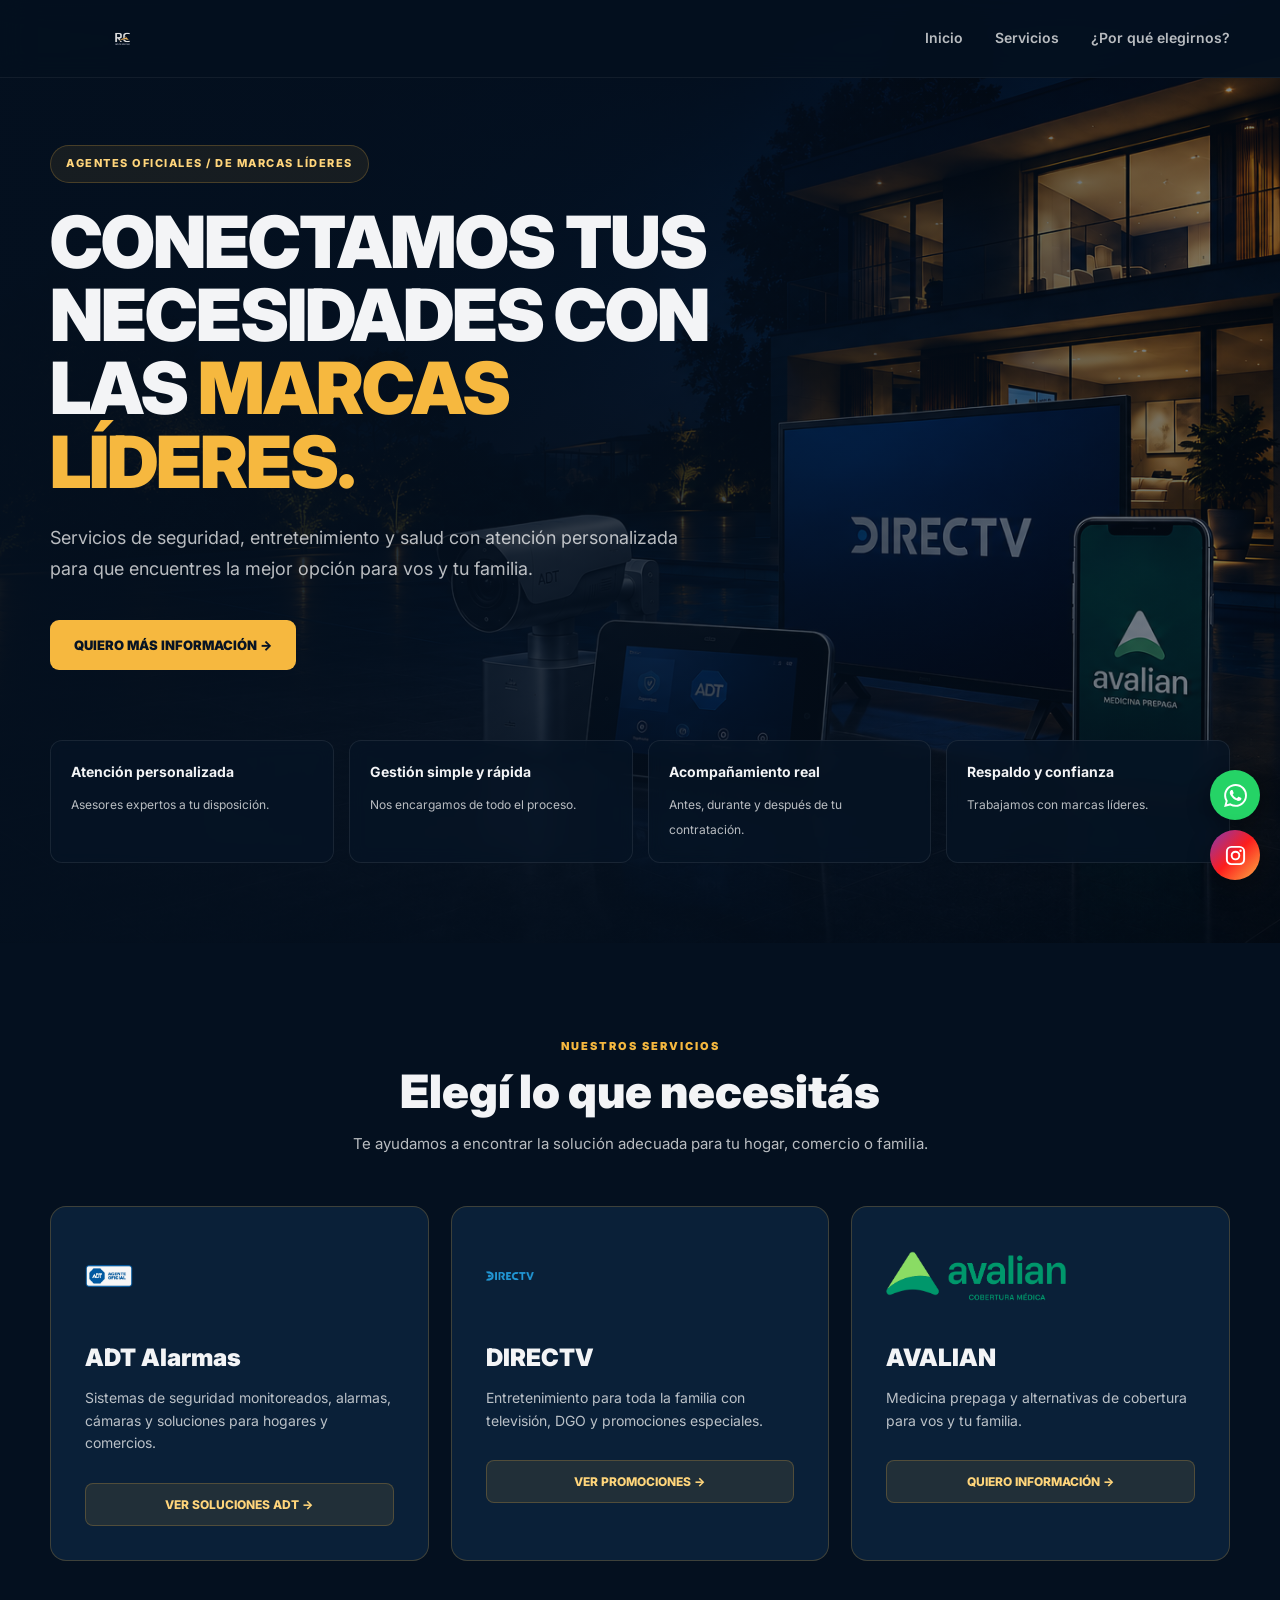
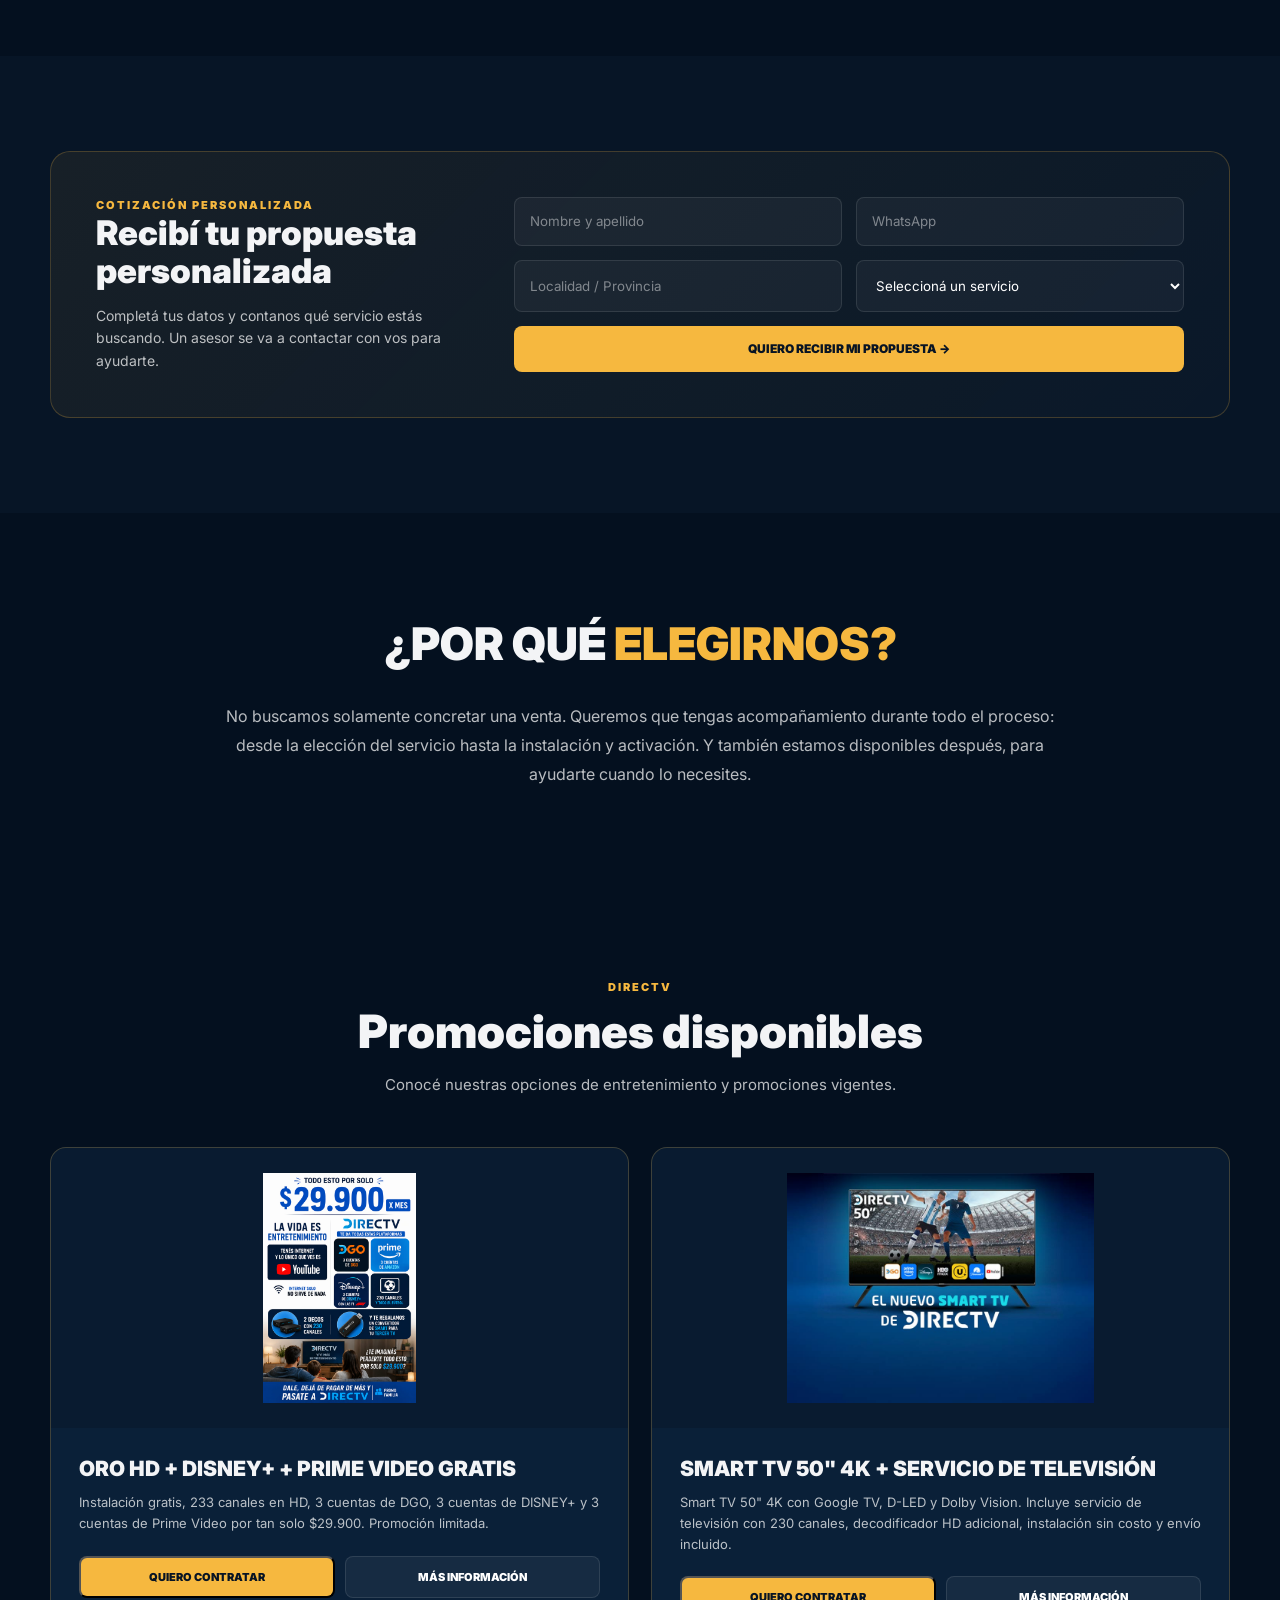
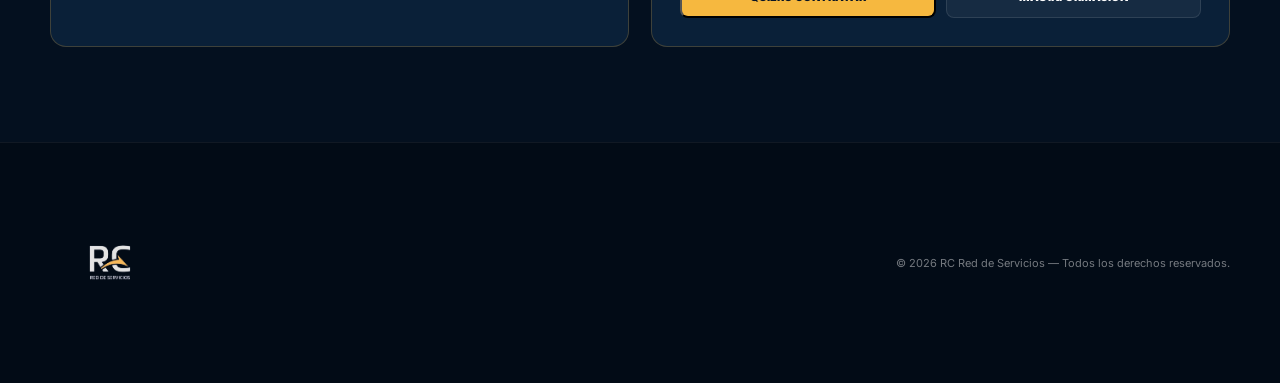
==== index.html @ 4e9dbef6 "Update index.html" ====
<!DOCTYPE html>
<html lang="es">
<head>
  <meta charset="UTF-8">
  <meta name="viewport" content="width=device-width, initial-scale=1.0">

  <title>RC Red de Servicios</title>

  <link rel="icon" href="logo%20rc.png">

  <link rel="preconnect" href="https://fonts.googleapis.com">
  <link rel="preconnect" href="https://fonts.gstatic.com" crossorigin>
  <link href="https://fonts.googleapis.com/css2?family=Inter:wght@400;500;600;700;800;900&display=swap" rel="stylesheet">

  <style>
    :root {
      --bg: #071526;
      --bg-dark: #04101f;
      --bg-card: #0a2038;
      --bg-card-light: #0d2945;

      --text: #f3f4f6;
      --text-soft: rgba(255,255,255,0.72);

      --accent: #f6b83f;
      --accent-light: #ffd57b;

      --border: rgba(246,184,63,0.22);
      --border-hover: rgba(246,184,63,0.65);

      --whatsapp: #25D366;

      --header-height: 78px;

      --shadow: 0 20px 50px rgba(0,0,0,0.25);
    }

    * {
      margin: 0;
      padding: 0;
      box-sizing: border-box;
    }

    html {
      scroll-behavior: smooth;
    }

    body {
      font-family: 'Inter', sans-serif;
      background: var(--bg);
      color: var(--text);
      line-height: 1.6;
      overflow-x: hidden;
    }

    a {
      color: inherit;
      text-decoration: none;
    }

    button,
    input,
    select {
      font-family: inherit;
    }

    img {
      max-width: 100%;
      display: block;
    }

    /* =========================
       HEADER
    ========================= */

    header {
      height: var(--header-height);
      background: rgba(4,16,31,0.94);
      backdrop-filter: blur(14px);
      -webkit-backdrop-filter: blur(14px);

      border-bottom: 1px solid rgba(255,255,255,0.06);

      position: fixed;
      top: 0;
      left: 0;
      right: 0;

      z-index: 1000;
    }

    .header-container {
      width: min(1180px, calc(100% - 40px));
      height: 100%;
      margin: auto;

      display: flex;
      align-items: center;
      justify-content: space-between;
      gap: 30px;
    }

    .logo {
      cursor: pointer;
      display: flex;
      align-items: center;
    }

    .logo img {
      width: 145px;
      max-height: 54px;
      object-fit: contain;
    }

    nav {
      display: flex;
      align-items: center;
      gap: 32px;
    }

    nav a {
      color: var(--text-soft);
      font-size: 14px;
      font-weight: 600;
      transition: 0.25s ease;
    }

    nav a:hover {
      color: var(--accent);
    }

    /* =========================
       HERO
    ========================= */

    .hero {
      min-height: 760px;
      padding: 145px 20px 80px;

      position: relative;

      background:
        linear-gradient(
          90deg,
          rgba(4,16,31,0.96) 0%,
          rgba(4,16,31,0.82) 48%,
          rgba(4,16,31,0.48) 100%
        ),
        url("hero-fondo.png");

      background-size: cover;
      background-position: center;
    }

    .hero-container {
      width: min(1180px, 100%);
      margin: auto;
    }

    .hero-content {
      max-width: 760px;
    }

    .hero-badge {
      display: inline-flex;
      align-items: center;

      padding: 9px 15px;

      border: 1px solid var(--border);
      border-radius: 999px;

      background: rgba(246,184,63,0.08);

      color: var(--accent-light);

      font-size: 11px;
      font-weight: 800;
      letter-spacing: 1.5px;
    }

    .hero h1 {
      margin-top: 22px;

      font-size: clamp(42px, 6vw, 72px);
      line-height: 1.02;
      letter-spacing: -2px;
      font-weight: 900;
    }

    .hero h1 span {
      color: var(--accent);
    }

    .hero-description {
      margin-top: 25px;

      max-width: 650px;

      color: var(--text-soft);

      font-size: 18px;
      line-height: 1.7;
    }

    .hero-button {
      display: inline-flex;
      align-items: center;
      gap: 10px;

      margin-top: 35px;

      padding: 15px 24px;

      border-radius: 9px;

      background: var(--accent);
      color: #081424;

      font-size: 13px;
      font-weight: 900;

      transition: 0.25s ease;
    }

    .hero-button:hover {
      background: var(--accent-light);
      transform: translateY(-2px);
    }

    .hero-features {
      display: grid;
      grid-template-columns: repeat(4, 1fr);

      gap: 15px;

      margin-top: 70px;
    }

    .hero-feature {
      padding: 20px;

      background: rgba(7,21,38,0.7);

      border: 1px solid rgba(255,255,255,0.08);
      border-radius: 12px;

      backdrop-filter: blur(8px);
    }

    .hero-feature strong {
      display: block;

      margin-bottom: 7px;

      font-size: 14px;
    }

    .hero-feature span {
      color: var(--text-soft);

      font-size: 12px;
      line-height: 1.5;
    }

    /* =========================
       GENERAL
    ========================= */

    section {
      padding: 95px 20px;
    }

    .section-container {
      width: min(1180px, 100%);
      margin: auto;
    }

    .section-title {
      text-align: center;
      margin-bottom: 50px;
    }

    .section-title .eyebrow {
      color: var(--accent);

      font-size: 11px;
      font-weight: 900;

      letter-spacing: 2px;
      text-transform: uppercase;
    }

    .section-title h2 {
      margin-top: 10px;

      font-size: clamp(30px, 4vw, 46px);
      line-height: 1.1;
      font-weight: 900;
    }

    .section-title p {
      max-width: 700px;

      margin: 16px auto 0;

      color: var(--text-soft);

      font-size: 15px;
    }

    /* =========================
       SERVICES
    ========================= */

    #servicios {
      background: var(--bg-dark);
    }

    .services-grid {
      display: grid;
      grid-template-columns: repeat(3, 1fr);
      gap: 22px;
    }

    .service-card {
      position: relative;

      padding: 34px;

      background: var(--bg-card);

      border: 1px solid var(--border);
      border-radius: 16px;

      overflow: hidden;

      transition: 0.3s ease;
    }

    .service-card:hover {
      transform: translateY(-5px);
      border-color: var(--border-hover);
      box-shadow: var(--shadow);
    }

    .service-logo {
      height: 70px;

      display: flex;
      align-items: center;
    }

    .service-logo img {
      max-width: 180px;
      max-height: 60px;
      object-fit: contain;
    }

    .service-card h3 {
      margin-top: 28px;

      font-size: 24px;
      font-weight: 900;
    }

    .service-card p {
      margin-top: 10px;

      color: var(--text-soft);
      font-size: 14px;
    }

    .service-button {
      display: inline-flex;
      align-items: center;
      justify-content: center;

      width: 100%;

      margin-top: 28px;
      padding: 13px 18px;

      border-radius: 8px;

      background: rgba(246,184,63,0.1);
      border: 1px solid var(--border);

      color: var(--accent-light);

      font-size: 12px;
      font-weight: 800;

      cursor: pointer;

      transition: 0.25s ease;
    }

    .service-button:hover {
      background: var(--accent);
      color: #081424;
    }

    /* =========================
       PROPOSAL
    ========================= */

    .proposal-section {
      background: var(--bg);
    }

    .proposal-box {
      display: grid;
      grid-template-columns: 1fr 1.8fr;
      gap: 45px;

      padding: 45px;

      background:
        linear-gradient(
          135deg,
          rgba(246,184,63,0.07),
          rgba(255,255,255,0.015)
        );

      border: 1px solid var(--border);
      border-radius: 20px;
    }

    .proposal-text h2 {
      font-size: 34px;
      line-height: 1.1;
      font-weight: 900;
    }

    .proposal-text p {
      margin-top: 16px;
      color: var(--text-soft);
      font-size: 14px;
    }

    .proposal-form {
      display: grid;
      grid-template-columns: 1fr 1fr;
      gap: 14px;
    }

    .proposal-form input,
    .proposal-form select {
      width: 100%;

      padding: 14px 15px;

      border-radius: 8px;

      background: rgba(255,255,255,0.045);

      border: 1px solid rgba(255,255,255,0.1);

      color: white;

      outline: none;
    }

    .proposal-form input::placeholder {
      color: rgba(255,255,255,0.45);
    }

    .proposal-form select option {
      color: #111;
    }

    .proposal-form input:focus,
    .proposal-form select:focus {
      border-color: var(--accent);
    }

    .proposal-submit {
      grid-column: 1 / -1;

      padding: 14px;

      border: none;
      border-radius: 8px;

      background: var(--accent);
      color: #081424;

      font-size: 12px;
      font-weight: 900;

      cursor: pointer;

      transition: 0.25s ease;
    }

    .proposal-submit:hover {
      background: var(--accent-light);
    }

    /* =========================
       WHY US
    ========================= */

    #por-que-elegirnos {
      background: var(--bg-dark);
    }

    .why-box {
      max-width: 850px;
      margin: auto;
      text-align: center;
    }

    .why-box h2 {
      font-size: clamp(30px, 4vw, 45px);
      font-weight: 900;
    }

    .why-box h2 span {
      color: var(--accent);
    }

    .why-box p {
      margin-top: 22px;

      color: var(--text-soft);

      font-size: 16px;
      line-height: 1.8;
    }

    /* =========================
       ADT
    ========================= */

    #adt {
      display: none;
      background: var(--bg);
    }

    .adt-location-title {
      text-align: center;
      margin-bottom: 25px;
    }

    .adt-location-title h3 {
      font-size: 20px;
      font-weight: 800;
    }

    .adt-location-buttons {
      display: flex;
      justify-content: center;
      flex-wrap: wrap;
      gap: 12px;

      margin-bottom: 45px;
    }

    .adt-location-button {
      padding: 12px 22px;

      background: rgba(246,184,63,0.06);

      border: 1px solid var(--border);
      border-radius: 8px;

      color: var(--accent-light);

      font-size: 12px;
      font-weight: 800;

      cursor: pointer;

      transition: 0.25s ease;
    }

    .adt-location-button:hover {
      background: var(--accent);
      color: #081424;
    }

    #adt-products {
      min-height: 10px;
    }

    .products-grid {
      display: grid;
      grid-template-columns: repeat(2, 1fr);
      gap: 22px;
    }

    .product-card {
      background: var(--bg-card);

      border: 1px solid var(--border);
      border-radius: 16px;

      overflow: hidden;

      transition: 0.3s ease;
    }

    .product-card:hover {
      border-color: var(--border-hover);
      transform: translateY(-4px);
      box-shadow: var(--shadow);
    }

    .product-image {
      height: 280px;

      display: flex;
      align-items: center;
      justify-content: center;

      padding: 25px;

      background: rgba(0,0,0,0.15);

      cursor: zoom-in;
    }

    .product-image img {
      width: 100%;
      height: 100%;

      object-fit: contain;
    }

    .product-content {
      padding: 28px;
    }

    .product-content h3 {
      font-size: 21px;
      line-height: 1.25;
      font-weight: 900;
    }

    .product-content p {
      margin-top: 10px;

      color: var(--text-soft);

      font-size: 13px;
      line-height: 1.6;
    }

    .product-includes {
      margin-top: 20px;
      padding-left: 18px;
    }

    .product-includes li {
      margin-bottom: 6px;

      color: rgba(255,255,255,0.75);

      font-size: 12px;
    }

    .product-actions {
      display: grid;
      grid-template-columns: 1fr 1fr;
      gap: 10px;

      margin-top: 22px;
    }

    .product-action {
      padding: 12px;

      border-radius: 8px;

      font-size: 11px;
      font-weight: 900;

      text-align: center;

      cursor: pointer;

      transition: 0.25s ease;
    }

    .product-action.primary {
      background: var(--accent);
      color: #081424;
    }

    .product-action.primary:hover {
      background: var(--accent-light);
    }

    .product-action.secondary {
      background: rgba(255,255,255,0.05);
      border: 1px solid rgba(255,255,255,0.1);
      color: white;
    }

    .product-action.secondary:hover {
      border-color: var(--accent);
      color: var(--accent);
    }

    /* =========================
       ADT FAQ
    ========================= */

    .adt-faq {
      margin-top: 85px;
      padding-top: 75px;

      border-top: 1px solid rgba(246,184,63,0.16);
    }

    .adt-faq-header {
      max-width: 850px;
      margin: 0 auto 38px;

      text-align: center;
    }

    .adt-faq-label {
      display: inline-flex;

      padding: 7px 13px;

      border-radius: 999px;

      background: rgba(246,184,63,0.08);
      border: 1px solid var(--border);

      color: var(--accent);

      font-size: 10px;
      font-weight: 900;

      letter-spacing: 1.5px;
      text-transform: uppercase;
    }

    .adt-faq-header h2 {
      margin-top: 15px;

      font-size: clamp(29px, 4vw, 43px);
      line-height: 1.1;

      font-weight: 900;
    }

    .adt-faq-header p {
      margin-top: 15px;

      color: var(--text-soft);

      font-size: 14px;
      line-height: 1.7;
    }

    .faq-list {
      max-width: 900px;
      margin: auto;

      display: flex;
      flex-direction: column;
      gap: 10px;
    }

    .faq-item {
      background:
        linear-gradient(
          135deg,
          rgba(255,255,255,0.035),
          rgba(255,255,255,0.015)
        );

      border: 1px solid rgba(246,184,63,0.15);

      border-radius: 11px;

      overflow: hidden;

      transition: 0.25s ease;
    }

    .faq-item:hover {
      border-color: rgba(246,184,63,0.35);
    }

    .faq-question {
      width: 100%;

      display: flex;
      align-items: center;
      justify-content: space-between;
      gap: 20px;

      padding: 20px 22px;

      border: none;

      background: transparent;

      color: white;

      text-align: left;

      font-size: 14px;
      font-weight: 800;

      cursor: pointer;
    }

    .faq-question span:first-child {
      flex: 1;
    }

    .faq-icon {
      flex: 0 0 28px;

      width: 28px;
      height: 28px;

      display: flex;
      align-items: center;
      justify-content: center;

      border-radius: 50%;

      background: rgba(246,184,63,0.09);

      color: var(--accent);

      font-size: 19px;
      font-weight: 500;

      transition: transform 0.25s ease, background 0.25s ease;
    }

    .faq-item.active {
      border-color: rgba(246,184,63,0.45);
      background: rgba(246,184,63,0.035);
    }

    .faq-item.active .faq-icon {
      transform: rotate(45deg);

      background: var(--accent);
      color: #081424;
    }

    .faq-answer {
      display: grid;
      grid-template-rows: 0fr;

      transition: grid-template-rows 0.3s ease;
    }

    .faq-answer-inner {
      overflow: hidden;
    }

    .faq-answer p {
      padding: 0 22px 21px;

      color: var(--text-soft);

      font-size: 13px;
      line-height: 1.75;
    }

    .faq-item.active .faq-answer {
      grid-template-rows: 1fr;
    }

    /* =========================
       NUEVOS EQUIPOS
    ========================= */

    .new-equipment {
      max-width: 900px;

      margin: 55px auto 0;

      padding: 35px;

      position: relative;

      overflow: hidden;

      background:
        linear-gradient(
          135deg,
          rgba(246,184,63,0.12),
          rgba(10,32,56,0.85)
        );

      border: 1px solid rgba(246,184,63,0.3);

      border-radius: 17px;

      text-align: center;
    }

    .new-equipment::before {
      content: "";

      position: absolute;

      width: 180px;
      height: 180px;

      top: -100px;
      right: -70px;

      border-radius: 50%;

      background: rgba(246,184,63,0.08);
    }

    .new-equipment-label {
      color: var(--accent);

      font-size: 10px;
      font-weight: 900;

      letter-spacing: 2px;
      text-transform: uppercase;
    }

    .new-equipment h3 {
      margin-top: 9px;

      font-size: clamp(25px, 3vw, 34px);
      font-weight: 900;
    }

    .new-equipment-highlight {
      margin-top: 12px;

      color: var(--accent-light);

      font-size: 17px;
      font-weight: 800;
    }

    .new-equipment p {
      max-width: 700px;

      margin: 12px auto 0;

      color: var(--text-soft);

      font-size: 14px;
      line-height: 1.7;
    }

    .equipment-tags {
      display: flex;
      justify-content: center;
      flex-wrap: wrap;

      gap: 8px;

      margin-top: 22px;
    }

    .equipment-tag {
      padding: 8px 12px;

      border: 1px solid rgba(246,184,63,0.2);
      border-radius: 999px;

      background: rgba(0,0,0,0.12);

      color: rgba(255,255,255,0.8);

      font-size: 11px;
      font-weight: 700;
    }

    /* =========================
       DIRECTV
    ========================= */

    #directv {
      background: var(--bg-dark);
    }

    .directv-grid {
      display: grid;
      grid-template-columns: repeat(2, 1fr);
      gap: 22px;
    }

    /* =========================
       FOOTER
    ========================= */

    footer {
      padding: 45px 20px;

      background: #020b16;

      border-top: 1px solid rgba(255,255,255,0.06);
    }

    .footer-container {
      width: min(1180px, 100%);
      margin: auto;

      display: flex;
      align-items: center;
      justify-content: space-between;
      gap: 25px;
    }

    .footer-logo img {
      width: 120px;
    }

    .footer-copy {
      color: rgba(255,255,255,0.45);

      font-size: 11px;

      text-align: right;
    }

    /* =========================
       FLOATING SOCIAL
    ========================= */

    .floating-socials {
      position: fixed;

      right: 20px;
      bottom: 20px;

      z-index: 900;

      display: flex;
      flex-direction: column;
      gap: 10px;
    }

    .social-button {
      width: 50px;
      height: 50px;

      display: flex;
      align-items: center;
      justify-content: center;

      border-radius: 50%;

      box-shadow: 0 8px 25px rgba(0,0,0,0.3);

      transition: 0.25s ease;
    }

    .social-button:hover {
      transform: translateY(-3px) scale(1.04);
    }

    .social-button.whatsapp {
      background: var(--whatsapp);
    }

    .social-button.instagram {
      background: linear-gradient(
        135deg,
        #833ab4,
        #fd1d1d,
        #fcb045
      );
    }

    .social-button svg {
      width: 23px;
      height: 23px;

      fill: white;
    }

    /* =========================
       MODAL
    ========================= */

    .modal-overlay {
      position: fixed;

      inset: 0;

      z-index: 2000;

      display: none;
      align-items: center;
      justify-content: center;

      padding: 20px;

      background: rgba(0,0,0,0.82);

      backdrop-filter: blur(8px);
    }

    .modal-overlay.active {
      display: flex;
    }

    .modal {
      width: min(900px, 100%);
      max-height: 90vh;

      overflow-y: auto;

      display: grid;
      grid-template-columns: 0.9fr 1.1fr;

      background: var(--bg-card);

      border: 1px solid var(--border);

      border-radius: 18px;

      box-shadow: 0 30px 80px rgba(0,0,0,0.45);

      position: relative;
    }

    .modal-image {
      min-height: 420px;

      display: flex;
      align-items: center;
      justify-content: center;

      padding: 30px;

      background: rgba(0,0,0,0.15);
    }

    .modal-image img {
      max-height: 370px;
      object-fit: contain;
      cursor: zoom-in;
    }

    .modal-content {
      padding: 38px;
    }

    .modal-category {
      color: var(--accent);

      font-size: 10px;
      font-weight: 900;

      letter-spacing: 1.5px;
      text-transform: uppercase;
    }

    .modal-content h2 {
      margin-top: 10px;

      font-size: 30px;
      line-height: 1.15;

      font-weight: 900;
    }

    .modal-description {
      margin-top: 15px;

      color: var(--text-soft);

      font-size: 13px;
      line-height: 1.7;
    }

    .modal-includes {
      margin-top: 22px;
      padding-left: 18px;
    }

    .modal-includes li {
      margin-bottom: 7px;

      color: rgba(255,255,255,0.75);

      font-size: 12px;
    }

    .modal-actions {
      display: grid;
      grid-template-columns: 1fr 1fr;
      gap: 10px;

      margin-top: 25px;
    }

    .modal-buy,
    .modal-info {
      padding: 13px;

      border-radius: 8px;

      text-align: center;

      font-size: 11px;
      font-weight: 900;

      cursor: pointer;
    }

    .modal-buy {
      background: var(--accent);
      color: #081424;
    }

    .modal-info {
      border: 1px solid rgba(255,255,255,0.1);
      background: rgba(255,255,255,0.04);
    }

    .modal-close {
      position: absolute;

      top: 15px;
      right: 15px;

      width: 35px;
      height: 35px;

      border-radius: 50%;

      border: 1px solid rgba(255,255,255,0.12);

      background: rgba(0,0,0,0.35);

      color: white;

      font-size: 20px;

      cursor: pointer;

      z-index: 5;
    }

    /* =========================
       LIGHTBOX
    ========================= */

    .lightbox {
      position: fixed;

      inset: 0;

      z-index: 3000;

      display: none;
      align-items: center;
      justify-content: center;

      padding: 30px;

      background: rgba(0,0,0,0.94);

      cursor: zoom-out;
    }

    .lightbox.active {
      display: flex;
    }

    .lightbox img {
      max-width: 95%;
      max-height: 90vh;

      object-fit: contain;
    }

    .lightbox-close {
      position: absolute;

      top: 20px;
      right: 25px;

      color: white;

      font-size: 35px;

      cursor: pointer;
    }

    /* =========================
       RESPONSIVE
    ========================= */

    @media (max-width: 950px) {

      nav {
        gap: 16px;
      }

      nav a {
        font-size: 12px;
      }

      .hero-features {
        grid-template-columns: repeat(2, 1fr);
      }

      .services-grid,
      .directv-grid {
        grid-template-columns: 1fr;
      }

      .proposal-box {
        grid-template-columns: 1fr;
      }
    }

    @media (max-width: 700px) {

      :root {
        --header-height: 68px;
      }

      .header-container {
        width: min(100% - 25px, 1180px);
      }

      .logo img {
        width: 110px;
      }

      nav {
        gap: 12px;
      }

      nav a {
        font-size: 10px;
      }

      .hero {
        min-height: auto;

        padding-top: 120px;
        padding-bottom: 60px;

        background-position: 65% center;
      }

      .hero h1 {
        font-size: 42px;
        letter-spacing: -1.5px;
      }

      .hero-description {
        font-size: 15px;
      }

      .hero-features {
        grid-template-columns: 1fr;
        margin-top: 45px;
      }

      section {
        padding: 70px 16px;
      }

      .proposal-box {
        padding: 25px 18px;
      }

      .proposal-form {
        grid-template-columns: 1fr;
      }

      .proposal-submit {
        grid-column: auto;
      }

      .products-grid {
        grid-template-columns: 1fr;
      }

      .product-image {
        height: 240px;
      }

      .product-actions,
      .modal-actions {
        grid-template-columns: 1fr;
      }

      .adt-faq {
        margin-top: 60px;
        padding-top: 55px;
      }

      .faq-question {
        padding: 17px 16px;
        font-size: 13px;
      }

      .faq-answer p {
        padding: 0 16px 18px;
        font-size: 12px;
      }

      .new-equipment {
        padding: 28px 20px;
      }

      .modal {
        grid-template-columns: 1fr;
      }

      .modal-image {
        min-height: 250px;
      }

      .modal-content {
        padding: 25px 20px;
      }

      .footer-container {
        flex-direction: column;
        text-align: center;
      }

      .footer-copy {
        text-align: center;
      }

      .floating-socials {
        right: 13px;
        bottom: 13px;
      }

      .social-button {
        width: 45px;
        height: 45px;
      }
    }
  </style>
</head>

<body>

  <!-- =========================
       HEADER
  ========================= -->

  <header>
    <div class="header-container">

      <div class="logo" onclick="goHome()">
        <img src="logo%20rc.png" alt="RC Red de Servicios">
      </div>

      <nav>
        <a href="#inicio">Inicio</a>
        <a href="#servicios">Servicios</a>
        <a href="#por-que-elegirnos">¿Por qué elegirnos?</a>
      </nav>

    </div>
  </header>


  <!-- =========================
       HERO
  ========================= -->

  <section class="hero" id="inicio">

    <div class="hero-container">

      <div class="hero-content">

        <div class="hero-badge">
          AGENTES OFICIALES / DE MARCAS LÍDERES
        </div>

        <h1>
          CONECTAMOS TUS NECESIDADES CON LAS <span>MARCAS LÍDERES.</span>
        </h1>

        <p class="hero-description">
          Servicios de seguridad, entretenimiento y salud con atención personalizada
          para que encuentres la mejor opción para vos y tu familia.
        </p>

        <a href="#servicios" class="hero-button">
          QUIERO MÁS INFORMACIÓN →
        </a>

      </div>


      <div class="hero-features">

        <div class="hero-feature">
          <strong>Atención personalizada</strong>
          <span>Asesores expertos a tu disposición.</span>
        </div>

        <div class="hero-feature">
          <strong>Gestión simple y rápida</strong>
          <span>Nos encargamos de todo el proceso.</span>
        </div>

        <div class="hero-feature">
          <strong>Acompañamiento real</strong>
          <span>Antes, durante y después de tu contratación.</span>
        </div>

        <div class="hero-feature">
          <strong>Respaldo y confianza</strong>
          <span>Trabajamos con marcas líderes.</span>
        </div>

      </div>

    </div>

  </section>


  <!-- =========================
       SERVICIOS
  ========================= -->

  <section id="servicios">

    <div class="section-container">

      <div class="section-title">

        <div class="eyebrow">
          NUESTROS SERVICIOS
        </div>

        <h2>
          Elegí lo que necesitás
        </h2>

        <p>
          Te ayudamos a encontrar la solución adecuada para tu hogar,
          comercio o familia.
        </p>

      </div>


      <div class="services-grid">

        <!-- ADT -->

        <div class="service-card">

          <div class="service-logo">
            <img src="logo%20adt.png" alt="ADT Alarmas">
          </div>

          <h3>
            ADT Alarmas
          </h3>

          <p>
            Sistemas de seguridad monitoreados, alarmas, cámaras y
            soluciones para hogares y comercios.
          </p>

          <button
            class="service-button"
            onclick="showADT()">
            VER SOLUCIONES ADT →
          </button>

        </div>


        <!-- DIRECTV -->

        <div class="service-card">

          <div class="service-logo">
            <img src="logo%20directv.png" alt="DirecTV">
          </div>

          <h3>
            DIRECTV
          </h3>

          <p>
            Entretenimiento para toda la familia con televisión,
            DGO y promociones especiales.
          </p>

          <button
            class="service-button"
            onclick="showSection('directv')">
            VER PROMOCIONES →
          </button>

        </div>


        <!-- AVALIAN -->

        <div class="service-card">

          <div class="service-logo">
            <img src="logo%20avalian.png" alt="Avalian">
          </div>

          <h3>
            AVALIAN
          </h3>

          <p>
            Medicina prepaga y alternativas de cobertura para vos
            y tu familia.
          </p>

          <button
            class="service-button"
            onclick="contactAvalian()">
            QUIERO INFORMACIÓN →
          </button>

        </div>

      </div>

    </div>

  </section>


  <!-- =========================
       PROPUESTA
  ========================= -->

  <section class="proposal-section">

    <div class="section-container">

      <div class="proposal-box">

        <div class="proposal-text">

          <div class="eyebrow" style="color:var(--accent);font-size:11px;font-weight:900;letter-spacing:2px;">
            COTIZACIÓN PERSONALIZADA
          </div>

          <h2>
            Recibí tu propuesta personalizada
          </h2>

          <p>
            Completá tus datos y contanos qué servicio estás buscando.
            Un asesor se va a contactar con vos para ayudarte.
          </p>

        </div>


        <form
          class="proposal-form"
          onsubmit="sendProposal(event)">

          <input
            id="formName"
            type="text"
            placeholder="Nombre y apellido"
            required>

          <input
            id="formWhatsapp"
            type="tel"
            placeholder="WhatsApp"
            required>

          <input
            id="formLocation"
            type="text"
            placeholder="Localidad / Provincia"
            required>

          <select id="formService" required>

            <option value="">
              Seleccioná un servicio
            </option>

            <option value="ADT Alarmas">
              ADT Alarmas
            </option>

            <option value="DirecTV">
              DirecTV
            </option>

            <option value="Avalian Medicina Prepaga">
              Avalian Medicina Prepaga
            </option>

          </select>

          <button
            class="proposal-submit"
            type="submit">
            QUIERO RECIBIR MI PROPUESTA →
          </button>

        </form>

      </div>

    </div>

  </section>


  <!-- =========================
       POR QUÉ ELEGIRNOS
  ========================= -->

  <section id="por-que-elegirnos">

    <div class="section-container">

      <div class="why-box">

        <h2>
          ¿POR QUÉ <span>ELEGIRNOS?</span>
        </h2>

        <p>
          No buscamos solamente concretar una venta. Queremos que tengas
          acompañamiento durante todo el proceso: desde la elección del
          servicio hasta la instalación y activación. Y también estamos
          disponibles después, para ayudarte cuando lo necesites.
        </p>

      </div>

    </div>

  </section>


  <!-- =========================
       ADT
  ========================= -->

  <section id="adt">

    <div class="section-container">

      <div class="section-title">

        <div class="eyebrow">
          ADT ALARMAS
        </div>

        <h2>
          Elegí tu solución de seguridad
        </h2>

        <p>
          Seleccioná tu ubicación para conocer los equipos disponibles
          y las soluciones que podemos ofrecerte.
        </p>

      </div>


      <div class="adt-location-title">

        <h3>
          ¿Dónde querés instalar tu alarma?
        </h3>

      </div>


      <div class="adt-location-buttons">

        <button
          class="adt-location-button"
          onclick="showADTCordoba()">
          CÓRDOBA
        </button>

        <button
          class="adt-location-button"
          onclick="showADTResto()">
          RESTO DEL PAÍS
        </button>

      </div>


      <!-- PRODUCTOS ADT -->

      <div id="adt-products"></div>


      <!-- =========================
           FAQ ADT
      ========================= -->

      <div class="adt-faq">

        <div class="adt-faq-header">

          <div class="adt-faq-label">
            INFORMACIÓN ADT
          </div>

          <h2>
            Resolvé tus dudas antes de contratar tu alarma ADT
          </h2>

          <p>
            Todo lo que necesitás saber sobre los sistemas de seguridad ADT
            en Argentina, desde cómo funciona el monitoreo hasta los packs
            disponibles para tu hogar o comercio.
          </p>

        </div>


        <div class="faq-list">


          <!-- FAQ 1 -->

          <div class="faq-item">

            <button
              class="faq-question"
              onclick="toggleFAQ(this)">

              <span>
                ¿Qué pasa con mi alarma ADT si me mudo?
              </span>

              <span class="faq-icon">
                +
              </span>

            </button>

            <div class="faq-answer">

              <div class="faq-answer-inner">

                <p>
                  El sistema ADT es relocalizable: podés solicitar el traslado
                  e instalación del equipo en tu nuevo domicilio. El servicio
                  de mudanza lo coordina directamente el equipo de ADT y tiene
                  un costo que se informa al momento de la solicitud. Si el
                  nuevo domicilio requiere equipamiento adicional por tener más
                  accesos o mayor superficie, un asesor te arma una propuesta
                  actualizada.
                </p>

              </div>

            </div>

          </div>


          <!-- FAQ 2 -->

          <div class="faq-item">

            <button
              class="faq-question"
              onclick="toggleFAQ(this)">

              <span>
                ¿ADT ofrece financiación o cuotas?
              </span>

              <span class="faq-icon">
                +
              </span>

            </button>

            <div class="faq-answer">

              <div class="faq-answer-inner">

                <p>
                  Sí, contamos con opciones de financiación para la contratación
                  de tu sistema de seguridad ADT. Las condiciones de cuotas y
                  medios de pago se informan al momento de la cotización
                  personalizada, ya que pueden variar según las promociones
                  vigentes. Te recomendamos cotizar online para conocer las
                  opciones disponibles actualmente para tu zona.
                </p>

              </div>

            </div>

          </div>


          <!-- FAQ 3 -->

          <div class="faq-item">

            <button
              class="faq-question"
              onclick="toggleFAQ(this)">

              <span>
                ¿Cómo es el proceso de instalación de ADT?
              </span>

              <span class="faq-icon">
                +
              </span>

            </button>

            <div class="faq-answer">

              <div class="faq-answer-inner">

                <p>
                  La instalación la realiza un técnico certificado de ADT
                  directamente en tu domicilio o comercio, en toda Argentina.
                  El proceso incluye la colocación del panel de control,
                  los sensores de movimiento, los contactos magnéticos en
                  puertas y ventanas, y las cámaras si las incluiste en tu pack.
                  Una vez instalado, el técnico te explica el funcionamiento
                  del sistema y te ayuda a configurar la app en tu celular.
                </p>

              </div>

            </div>

          </div>


          <!-- FAQ 4 -->

          <div class="faq-item">

            <button
              class="faq-question"
              onclick="toggleFAQ(this)">

              <span>
                ¿Cuánto cuesta una alarma ADT en Argentina?
              </span>

              <span class="faq-icon">
                +
              </span>

            </button>

            <div class="faq-answer">

              <div class="faq-answer-inner">

                <p>
                  El precio de una alarma ADT en Argentina depende del tipo de
                  propiedad, la cantidad de sensores, las cámaras incluidas y
                  el plan de monitoreo elegido. Los planes de monitoreo arrancan
                  desde valores accesibles por día, y frecuentemente contamos
                  con promociones con meses de monitoreo bonificado. La forma
                  más rápida de conocer el precio exacto para tu caso es
                  completar la cotización online: recibís una propuesta
                  personalizada en minutos, sin compromiso.
                </p>

              </div>

            </div>

          </div>


          <!-- FAQ 5 -->

          <div class="faq-item">

            <button
              class="faq-question"
              onclick="toggleFAQ(this)">

              <span>
                ¿La alarma incluye cámaras?
              </span>

              <span class="faq-icon">
                +
              </span>

            </button>

            <div class="faq-answer">

              <div class="faq-answer-inner">

                <p>
                  Los packs ADT te permiten incluir cámaras de seguridad como
                  parte del sistema o agregarlas como complemento. Las cámaras
                  inteligentes ADT detectan automáticamente personas desconocidas,
                  te alertan en tiempo real y graban las 24 horas con
                  almacenamiento en nube y memoria interna. Al cotizar, un
                  asesor te arma el pack más conveniente según la cantidad de
                  ambientes y accesos de tu propiedad.
                </p>

              </div>

            </div>

          </div>


          <!-- FAQ 6 -->

          <div class="faq-item">

            <button
              class="faq-question"
              onclick="toggleFAQ(this)">

              <span>
                ¿Funciona mi alarma si se corta la luz?
              </span>

              <span class="faq-icon">
                +
              </span>

            </button>

            <div class="faq-answer">

              <div class="faq-answer-inner">

                <p>
                  Sí, el sistema de alarma ADT incluye una batería interna
                  de respaldo que mantiene la protección activa hasta 12 horas
                  ante un corte de energía eléctrica. Durante ese tiempo,
                  el monitoreo continúa sin interrupciones y recibís una
                  notificación en tu celular avisándote del corte. Cuando la
                  electricidad se restablece, el sistema vuelve a operar con
                  alimentación de red de forma automática.
                </p>

              </div>

            </div>

          </div>


          <!-- FAQ 7 -->

          <div class="faq-item">

            <button
              class="faq-question"
              onclick="toggleFAQ(this)">

              <span>
                ¿Puedo activar o desactivar mi alarma remotamente?
              </span>

              <span class="faq-icon">
                +
              </span>

            </button>

            <div class="faq-answer">

              <div class="faq-answer-inner">

                <p>
                  Sí, con la app oficial de ADT podés activar y desactivar
                  tu alarma desde cualquier lugar del mundo, en cualquier
                  momento. También podés consultar el estado del sistema,
                  recibir alertas en tiempo real y controlar las cámaras sin
                  necesidad de estar en casa. La app es compatible con Android
                  e iOS y se conecta directamente con el panel de control
                  instalado en tu propiedad.
                </p>

              </div>

            </div>

          </div>


          <!-- FAQ 8 -->

          <div class="faq-item">

            <button
              class="faq-question"
              onclick="toggleFAQ(this)">

              <span>
                ¿Las cámaras ADT tienen detección de personas?
              </span>

              <span class="faq-icon">
                +
              </span>

            </button>

            <div class="faq-answer">

              <div class="faq-answer-inner">

                <p>
                  Sí, las cámaras inteligentes ADT incorporan detección
                  automática de personas. Cuando el sistema identifica un
                  desconocido en tu propiedad, lanza una sirena de advertencia
                  y te envía una notificación instantánea al celular. Además,
                  todo queda grabado simultáneamente en la nube y en la memoria
                  interna de cada cámara, lo que te permite revisar el historial
                  de eventos en cualquier momento desde la app ADT.
                </p>

              </div>

            </div>

          </div>


          <!-- FAQ 9 -->

          <div class="faq-item">

            <button
              class="faq-question"
              onclick="toggleFAQ(this)">

              <span>
                ¿Puedo agregar más de una cámara?
              </span>

              <span class="faq-icon">
                +
              </span>

            </button>

            <div class="faq-answer">

              <div class="faq-answer-inner">

                <p>
                  Sí, podés incorporar la cantidad de cámaras que necesités
                  según el tamaño de tu casa, departamento o comercio. El
                  sistema ADT está diseñado para escalar: empezás con una
                  cámara y ampliás el kit en cualquier momento sin cambiar
                  el panel de control ni la app. Nuestros asesores te
                  recomiendan la distribución óptima según los accesos y
                  puntos ciegos de tu propiedad.
                </p>

              </div>

            </div>

          </div>


          <!-- FAQ 10 -->

          <div class="faq-item">

            <button
              class="faq-question"
              onclick="toggleFAQ(this)">

              <span>
                ¿Puedo contratar solo cámaras ADT?
              </span>

              <span class="faq-icon">
                +
              </span>

            </button>

            <div class="faq-answer">

              <div class="faq-answer-inner">

                <p>
                  Sí, contamos con Kits de Cámaras ADT que podés contratar
                  de forma independiente, sin necesidad de incluir una alarma.
                  Las cámaras te permiten acceder en vivo a las imágenes tanto
                  de espacios interiores como exteriores directamente desde
                  tu celular, las 24 horas del día. Todos los modelos incluyen
                  reconocimiento de personas, audio de doble vía, almacenamiento
                  en memoria interna y calidad HD. Es ideal para hogares y
                  comercios en toda Argentina que buscan vigilancia sin la
                  complejidad de un sistema completo.
                </p>

              </div>

            </div>

          </div>

        </div>


        <!-- =========================
             NUEVOS EQUIPOS
        ========================= -->

        <div class="new-equipment">

          <div class="new-equipment-label">
            NUEVOS EQUIPOS
          </div>

          <h3>
            Ahora te instalamos equipos inalámbricos de última generación
          </h3>

          <div class="new-equipment-highlight">
            Protección inteligente para tu hogar o comercio.
          </div>

          <p>
            Sensores de movimiento, sensores de apertura, botones antipánico
            y cámaras HD de última tecnología para que tengas protección
            de verdad.
          </p>

          <div class="equipment-tags">

            <span class="equipment-tag">
              Sensores de movimiento
            </span>

            <span class="equipment-tag">
              Sensores de apertura
            </span>

            <span class="equipment-tag">
              Botones antipánico
            </span>

            <span class="equipment-tag">
              Cámaras HD
            </span>

            <span class="equipment-tag">
              Equipamiento inalámbrico
            </span>

          </div>

        </div>

      </div>

    </div>

  </section>


  <!-- =========================
       DIRECTV
  ========================= -->

  <section id="directv">

    <div class="section-container">

      <div class="section-title">

        <div class="eyebrow">
          DIRECTV
        </div>

        <h2>
          Promociones disponibles
        </h2>

        <p>
          Conocé nuestras opciones de entretenimiento y promociones vigentes.
        </p>

      </div>


      <div class="directv-grid">


        <!-- ORO HD -->

        <div class="product-card">

          <div
            class="product-image"
            onclick="openProduct('oro')">

            <img
              src="oro%20hd.png"
              alt="DirecTV Oro HD">

          </div>

          <div class="product-content">

            <h3>
              ORO HD + DISNEY+ + PRIME VIDEO GRATIS
            </h3>

            <p>
              Instalación gratis, 233 canales en HD, 3 cuentas de DGO,
              3 cuentas de DISNEY+ y 3 cuentas de Prime Video por tan solo
              $29.900. Promoción limitada.
            </p>

            <div class="product-actions">

              <button
                class="product-action primary"
                onclick="buyDirectvOro()">
                QUIERO CONTRATAR
              </button>

              <button
                class="product-action secondary"
                onclick="infoDirectvOro()">
                MÁS INFORMACIÓN
              </button>

            </div>

          </div>

        </div>


        <!-- SMART TV -->

        <div class="product-card">

          <div
            class="product-image"
            onclick="openProduct('smart')">

            <img
              src="smartv%20dtv.png"
              alt="Smart TV 50 DirecTV">

          </div>

          <div class="product-content">

            <h3>
              SMART TV 50" 4K + SERVICIO DE TELEVISIÓN
            </h3>

            <p>
              Smart TV 50" 4K con Google TV, D-LED y Dolby Vision.
              Incluye servicio de televisión con 230 canales, decodificador
              HD adicional, instalación sin costo y envío incluido.
            </p>

            <div class="product-actions">

              <button
                class="product-action primary"
                onclick="buyDirectvSmart()">
                QUIERO CONTRATAR
              </button>

              <button
                class="product-action secondary"
                onclick="infoDirectvSmart()">
                MÁS INFORMACIÓN
              </button>

            </div>

          </div>

        </div>

      </div>

    </div>

  </section>


  <!-- =========================
       FOOTER
  ========================= -->

  <footer>

    <div class="footer-container">

      <div class="footer-logo">

        <img
          src="logo%20rc.png"
          alt="RC Red de Servicios">

      </div>

      <div class="footer-copy">

        © 2026 RC Red de Servicios — Todos los derechos reservados.

      </div>

    </div>

  </footer>


  <!-- =========================
       FLOATING SOCIALS
  ========================= -->

  <div class="floating-socials">

    <a
      class="social-button whatsapp"
      href="https://wa.me/5493585042057?text=Hola%20RC%20Red%20de%20Servicios,%20quiero%20recibir%20informaci%C3%B3n."
      target="_blank"
      aria-label="WhatsApp">

      <svg
        viewBox="0 0 24 24"
        xmlns="http://www.w3.org/2000/svg">

        <path d="M20.52 3.48A11.83 11.83 0 0 0 12.06 0C5.51 0 .18 5.33.18 11.89c0 2.1.55 4.15 1.6 5.96L.11 24l6.3-1.65a11.87 11.87 0 0 0 5.65 1.44h.01c6.55 0 11.88-5.33 11.88-11.89a11.82 11.82 0 0 0-3.43-8.42ZM12.07 21.75h-.01a9.85 9.85 0 0 1-5.02-1.37l-.36-.21-3.74.98 1-3.65-.23-.37a9.84 9.84 0 0 1-1.51-5.24C2.2 6.44 6.62 2.02 12.07 2.02c2.64 0 5.12 1.03 6.99 2.9a9.83 9.83 0 0 1 2.89 7c0 5.45-4.43 9.88-9.88 9.88Zm5.42-7.4c-.3-.15-1.78-.88-2.05-.98-.27-.1-.47-.15-.67.15-.2.3-.77.98-.95 1.18-.17.2-.35.22-.65.07-.3-.15-1.25-.46-2.38-1.47-.88-.78-1.47-1.74-1.64-2.04-.17-.3-.02-.46.13-.61.13-.13.3-.35.45-.52.15-.17.2-.3.3-.5.1-.2.05-.37-.02-.52-.07-.15-.67-1.62-.92-2.22-.24-.58-.49-.5-.67-.51h-.57c-.2 0-.52.07-.79.37-.27.3-1.04 1.02-1.04 2.49s1.07 2.89 1.22 3.09c.15.2 2.1 3.2 5.08 4.49.71.31 1.26.49 1.69.63.71.23 1.36.2 1.87.12.57-.09 1.78-.73 2.03-1.44.25-.71.25-1.32.17-1.44-.07-.12-.27-.2-.57-.35Z"/>

      </svg>

    </a>


    <a
      class="social-button instagram"
      href="https://www.instagram.com/rcreddeservicios/"
      target="_blank"
      aria-label="Instagram">

      <svg
        viewBox="0 0 24 24"
        xmlns="http://www.w3.org/2000/svg">

        <path d="M7.75 2h8.5A5.75 5.75 0 0 1 22 7.75v8.5A5.75 5.75 0 0 1 16.25 22h-8.5A5.75 5.75 0 0 1 2 16.25v-8.5A5.75 5.75 0 0 1 7.75 2Zm0 2A3.75 3.75 0 0 0 4 7.75v8.5A3.75 3.75 0 0 0 7.75 20h8.5A3.75 3.75 0 0 0 20 16.25v-8.5A3.75 3.75 0 0 0 16.25 4h-8.5ZM12 7a5 5 0 1 1 0 10 5 5 0 0 1 0-10Zm0 2a3 3 0 1 0 0 6 3 3 0 0 0 0-6Zm5.25-3.25a1.25 1.25 0 1 1 0 2.5 1.25 1.25 0 0 1 0-2.5Z"/>

      </svg>

    </a>

  </div>


  <!-- =========================
       PRODUCT MODAL
  ========================= -->

  <div
    id="productModal"
    class="modal-overlay"
    onclick="closeModalOutside(event)">

    <div class="modal">

      <button
        class="modal-close"
        onclick="closeProductModal()">
        ×
      </button>


      <div class="modal-image">

        <img
          id="modalImage"
          src=""
          alt=""
          onclick="openLightbox(this.src)">

      </div>


      <div class="modal-content">

        <div
          id="modalCategory"
          class="modal-category">
        </div>

        <h2 id="modalTitle"></h2>

        <p
          id="modalDescription"
          class="modal-description">
        </p>

        <ul
          id="modalIncludes"
          class="modal-includes">
        </ul>

        <div class="modal-actions">

          <a
            id="modalBuy"
            class="modal-buy"
            href="#"
            target="_blank">
            QUIERO CONTRATAR
          </a>

          <a
            id="modalInfo"
            class="modal-info"
            href="#"
            target="_blank">
            QUIERO MÁS INFORMACIÓN
          </a>

        </div>

      </div>

    </div>

  </div>


  <!-- =========================
       LIGHTBOX
  ========================= -->

  <div
    id="lightbox"
    class="lightbox"
    onclick="closeLightbox()">

    <span class="lightbox-close">
      ×
    </span>

    <img
      id="lightboxImage"
      src=""
      alt="Imagen ampliada">

  </div>


  <script>

    /* =========================
       CONFIGURACIÓN
    ========================= */

    const WHATSAPP = "5493585042057";


    /* =========================
       WHATSAPP
    ========================= */

    function whatsapp(message) {

      const url =
        "https://wa.me/" +
        WHATSAPP +
        "?text=" +
        encodeURIComponent(message);

      window.open(url, "_blank");

    }


    /* =========================
       FORMULARIO
    ========================= */

    function sendProposal(event) {

      event.preventDefault();

      const name =
        document.getElementById("formName").value.trim();

      const phone =
        document.getElementById("formWhatsapp").value.trim();

      const location =
        document.getElementById("formLocation").value.trim();

      const service =
        document.getElementById("formService").value;

      const message =
        `Hola RC Red de Servicios 👋

Quiero recibir una propuesta personalizada.

Nombre: ${name}
WhatsApp: ${phone}
Localidad / Provincia: ${location}
Servicio de interés: ${service}`;

      whatsapp(message);

    }


    /* =========================
       NAVEGACIÓN
    ========================= */

    function goHome() {

      window.scrollTo({
        top: 0,
        behavior: "smooth"
      });

    }


    function showSection(id) {

      const sections =
        document.querySelectorAll("section");

      sections.forEach(section => {

        if (section.id === "adt") {

          section.style.display = "none";

        }

      });

      const target =
        document.getElementById(id);

      if (target) {

        target.style.display = "block";

        setTimeout(() => {

          target.scrollIntoView({
            behavior: "smooth",
            block: "start"
          });

        }, 50);

      }

    }


    /* =========================
       ADT PRODUCTOS
    ========================= */

    const adtProducts = {

      cordoba: [

        {
          id: "qolsys11",

          title: "Kit Qolsys 1.1",

          image: "assets/adt/Qolsys%201.1.png",

          description:
            "Sistema de seguridad ADT ideal para comenzar a proteger tu hogar o comercio.",

          includes: [
            "Panel Qolsys",
            "1 contacto magnético",
            "1 detector de movimiento"
          ]

        },

        {
          id: "qolsys22",

          title: "Kit Qolsys 2.2",

          image: "assets/adt/Qolsys%202.2.png",

          description:
            "Una solución ampliada para propiedades que necesitan mayor cobertura.",

          includes: [
            "Panel Qolsys",
            "2 contactos magnéticos",
            "2 detectores de movimiento"
          ]

        },

        {
          id: "qolsysviewexterior",

          title: "Kit Qolsys View 2.2 + Cámara Exterior",

          image:
            "assets/adt/Qolsys%202.2%20view%20exterior.png",

          description:
            "Sistema de seguridad con cámaras para sumar protección y visualización.",

          includes: [
            "Panel Qolsys",
            "2 contactos magnéticos",
            "2 detectores de movimiento",
            "1 cámara exterior"
          ]

        },

        {
          id: "qolsysviewinterior",

          title: "Kit Qolsys View 2.2 + Cámara Interior",

          image:
            "assets/adt/Qolsys%202.2%20view%20interior.png",

          description:
            "Protección integral con cámara interior y sistema de alarma.",

          includes: [
            "Panel Qolsys",
            "2 contactos magnéticos",
            "2 detectores de movimiento",
            "1 cámara interior"
          ]

        },

        {
          id: "galpon22cordoba",

          title: "Kit Galpón CX 2.2",

          image:
            "assets/adt/GALP%C3%93N%20CX%202.2.png",

          description:
            "Solución especialmente pensada para galpones, comercios y espacios amplios.",

          includes: [
            "Panel CX",
            "2 contactos magnéticos interiores con terminal",
            "1 contacto magnético blindado",
            "2 detectores PIR interior dual-tech",
            "1 teclado CX",
            "1 sirena exterior"
          ]

        }

      ],


      resto: [

        {
          id: "cx11",

          title: "Kit CX 1.1",

          image: "assets/adt/cx%201.1.png",

          description:
            "Sistema de seguridad ADT para comenzar a proteger tu propiedad.",

          includes: [
            "Panel CX",
            "1 contacto magnético interior con terminal",
            "1 detector PIR interior",
            "1 teclado CX"
          ]

        },

        {
          id: "cx22",

          title: "Kit CX 2.2",

          image: "assets/adt/cx%202.2.png",

          description:
            "Sistema ampliado para cubrir más accesos y ambientes.",

          includes: [
            "Panel CX",
            "2 contactos magnéticos interiores con terminal",
            "2 detectores PIR interiores",
            "1 teclado CX"
          ]

        },

        {
          id: "galpon22resto",

          title: "Kit Galpón CX 2.2",

          image:
            "assets/adt/GALP%C3%93N%20CX%202.2.png",

          description:
            "Solución especialmente pensada para galpones, comercios y espacios amplios.",

          includes: [
            "Panel CX",
            "2 contactos magnéticos interiores con terminal",
            "1 contacto magnético blindado",
            "2 detectores PIR interior dual-tech",
            "1 teclado CX",
            "1 sirena exterior"
          ]

        }

      ]

    };


    /* =========================
       MOSTRAR ADT
    ========================= */

    function showADT() {

      const adt =
        document.getElementById("adt");

      adt.style.display = "block";

      document.getElementById("adt-products").innerHTML = "";

      setTimeout(() => {

        adt.scrollIntoView({
          behavior: "smooth",
          block: "start"
        });

      }, 50);

    }


    function showADTCordoba() {

      renderADT("cordoba");

    }


    function showADTResto() {

      renderADT("resto");

    }


    function renderADT(location) {

      const container =
        document.getElementById("adt-products");

      const products =
        adtProducts[location];

      container.innerHTML = `

        <div class="products-grid">

          ${products.map(product => `

            <div class="product-card">

              <div
                class="product-image"
                onclick="openADTProduct('${product.id}')">

                <img
                  src="${product.image}"
                  alt="${product.title}">

              </div>

              <div class="product-content">

                <h3>
                  ${product.title}
                </h3>

                <p>
                  ${product.description}
                </p>

                <ul class="product-includes">

                  ${product.includes.map(item => `
                    <li>${item}</li>
                  `).join("")}

                </ul>

                <div class="product-actions">

                  <button
                    class="product-action primary"
                    onclick="buyADTById('${product.id}')">
                    QUIERO CONTRATAR
                  </button>

                  <button
                    class="product-action secondary"
                    onclick="infoADTById('${product.id}')">
                    MÁS INFORMACIÓN
                  </button>

                </div>

              </div>

            </div>

          `).join("")}

        </div>

      `;

    }


    /* =========================
       BUSCAR PRODUCTO ADT
    ========================= */

    function findADTProduct(id) {

      const allProducts = [
        ...adtProducts.cordoba,
        ...adtProducts.resto
      ];

      return allProducts.find(
        product => product.id === id
      );

    }


    function openADTProduct(id) {

      const product =
        findADTProduct(id);

      if (!product) return;

      openModal(
        "ADT ALARMAS",
        product.title,
        product.image,
        product.description,
        product.includes
      );

    }


    function buyADTById(id) {

      const product =
        findADTProduct(id);

      if (!product) return;

      buyADT(product);

    }


    function infoADTById(id) {

      const product =
        findADTProduct(id);

      if (!product) return;

      infoADT(product);

    }


    function buyADT(product) {

      const message =
        `Hola RC Red de Servicios 👋

Estoy interesado/a en contratar:

${product.title}

Quiero conocer el precio, financiación y condiciones disponibles para mi zona.`;

      whatsapp(message);

    }


    function infoADT(product) {

      const message =
        `Hola RC Red de Servicios 👋

Quiero recibir más información sobre:

${product.title}

Me gustaría conocer precio, instalación, monitoreo y promociones disponibles.`;

      whatsapp(message);

    }


    /* =========================
       DIRECTV
    ========================= */

    const directvProducts = {

      oro: {

        category: "DIRECTV",

        title:
          "ORO HD + DISNEY+ + PRIME VIDEO GRATIS",

        image:
          "oro%20hd.png",

        description:
          "Instalación gratis, 233 canales en HD, 3 cuentas de DGO, 3 cuentas de DISNEY+ y 3 cuentas de Prime Video por tan solo $29.900. Promoción limitada.",

        includes: [
          "Instalación gratis",
          "233 canales en HD",
          "3 cuentas de DGO",
          "3 cuentas de Disney+",
          "3 cuentas de Prime Video"
        ]

      },


      smart: {

        category: "DIRECTV",

        title:
          'SMART TV 50" 4K + SERVICIO DE TELEVISIÓN',

        image:
          "smartv%20dtv.png",

        description:
          'Smart TV 50" 4K con Google TV, D-LED y Dolby Vision. Incluye servicio de televisión con 230 canales, decodificador HD adicional, instalación sin costo y envío incluido.',

        includes: [
          'Smart TV 50" 4K',
          "Google TV",
          "D-LED",
          "Dolby Vision",
          "230 canales",
          "Decodificador HD adicional",
          "Instalación sin costo",
          "Envío incluido"
        ]

      }

    };


    function openProduct(id) {

      const product =
        directvProducts[id];

      if (!product) return;

      openModal(
        product.category,
        product.title,
        product.image,
        product.description,
        product.includes
      );

    }


    /* =========================
       MODAL
    ========================= */

    function openModal(
      category,
      title,
      image,
      description,
      includes
    ) {

      document.getElementById("modalCategory")
        .textContent = category;

      document.getElementById("modalTitle")
        .textContent = title;

      document.getElementById("modalImage")
        .src = image;

      document.getElementById("modalImage")
        .alt = title;

      document.getElementById("modalDescription")
        .textContent = description;


      const includesContainer =
        document.getElementById("modalIncludes");

      includesContainer.innerHTML =
        includes
          .map(item => `<li>${item}</li>`)
          .join("");


      const buy =
        document.getElementById("modalBuy");

      const info =
        document.getElementById("modalInfo");


      let messageBuy = "";
      let messageInfo = "";


      if (category === "ADT ALARMAS") {

        messageBuy =
          `Hola RC Red de Servicios 👋

Quiero contratar el producto:

${title}

Quiero conocer precio y disponibilidad.`;

        messageInfo =
          `Hola RC Red de Servicios 👋

Quiero recibir más información sobre:

${title}`;

      } else {

        messageBuy =
          `Hola RC Red de Servicios 👋

Estoy interesado/a en contratar:

${title}`;

        messageInfo =
          `Hola RC Red de Servicios 👋

Quiero recibir más información sobre:

${title}`;

      }


      buy.href =
        "https://wa.me/" +
        WHATSAPP +
        "?text=" +
        encodeURIComponent(messageBuy);


      info.href =
        "https://wa.me/" +
        WHATSAPP +
        "?text=" +
        encodeURIComponent(messageInfo);


      document
        .getElementById("productModal")
        .classList.add("active");

      document.body.style.overflow = "hidden";

    }


    function closeProductModal() {

      document
        .getElementById("productModal")
        .classList.remove("active");

      document.body.style.overflow = "";

    }


    function closeModalOutside(event) {

      if (
        event.target ===
        document.getElementById("productModal")
      ) {

        closeProductModal();

      }

    }


    /* =========================
       LIGHTBOX
    ========================= */

    function openLightbox(src) {

      document
        .getElementById("lightboxImage")
        .src = src;

      document
        .getElementById("lightbox")
        .classList.add("active");

    }


    function closeLightbox() {

      document
        .getElementById("lightbox")
        .classList.remove("active");

    }


    /* =========================
       DIRECTV WHATSAPP
    ========================= */

    function buyDirectvOro() {

      whatsapp(
        `Hola RC Red de Servicios 👋

Quiero contratar la promoción:

ORO HD + DISNEY+ + PRIME VIDEO GRATIS

Quiero conocer disponibilidad y condiciones actuales.`
      );

    }


    function infoDirectvOro() {

      whatsapp(
        `Hola RC Red de Servicios 👋

Quiero recibir más información sobre:

ORO HD + DISNEY+ + PRIME VIDEO GRATIS`
      );

    }


    function buyDirectvSmart() {

      whatsapp(
        `Hola RC Red de Servicios 👋

Estoy interesado/a en la promoción:

SMART TV 50" 4K + SERVICIO DE TELEVISIÓN

Quiero conocer disponibilidad y condiciones actuales.`
      );

    }


    function infoDirectvSmart() {

      whatsapp(
        `Hola RC Red de Servicios 👋

Quiero recibir más información sobre:

SMART TV 50" 4K + SERVICIO DE TELEVISIÓN`
      );

    }


    /* =========================
       AVALIAN
    ========================= */

    function contactAvalian() {

      whatsapp(
        `Hola RC Red de Servicios 👋

Quiero recibir información sobre Avalian Medicina Prepaga.

Me gustaría conocer las opciones disponibles y recibir una cotización.`
      );

    }


    /* =========================
       FAQ ACCORDION
    ========================= */

    function toggleFAQ(button) {

      const item =
        button.closest(".faq-item");

      const allItems =
        document.querySelectorAll(".faq-item");

      allItems.forEach(otherItem => {

        if (otherItem !== item) {

          otherItem.classList.remove("active");

        }

      });

      item.classList.toggle("active");

    }


    /* =========================
       TECLA ESC
    ========================= */

    document.addEventListener(
      "keydown",
      function(event) {

        if (event.key === "Escape") {

          closeProductModal();

          closeLightbox();

        }

      }
    );

  </script>

</body>
</html>
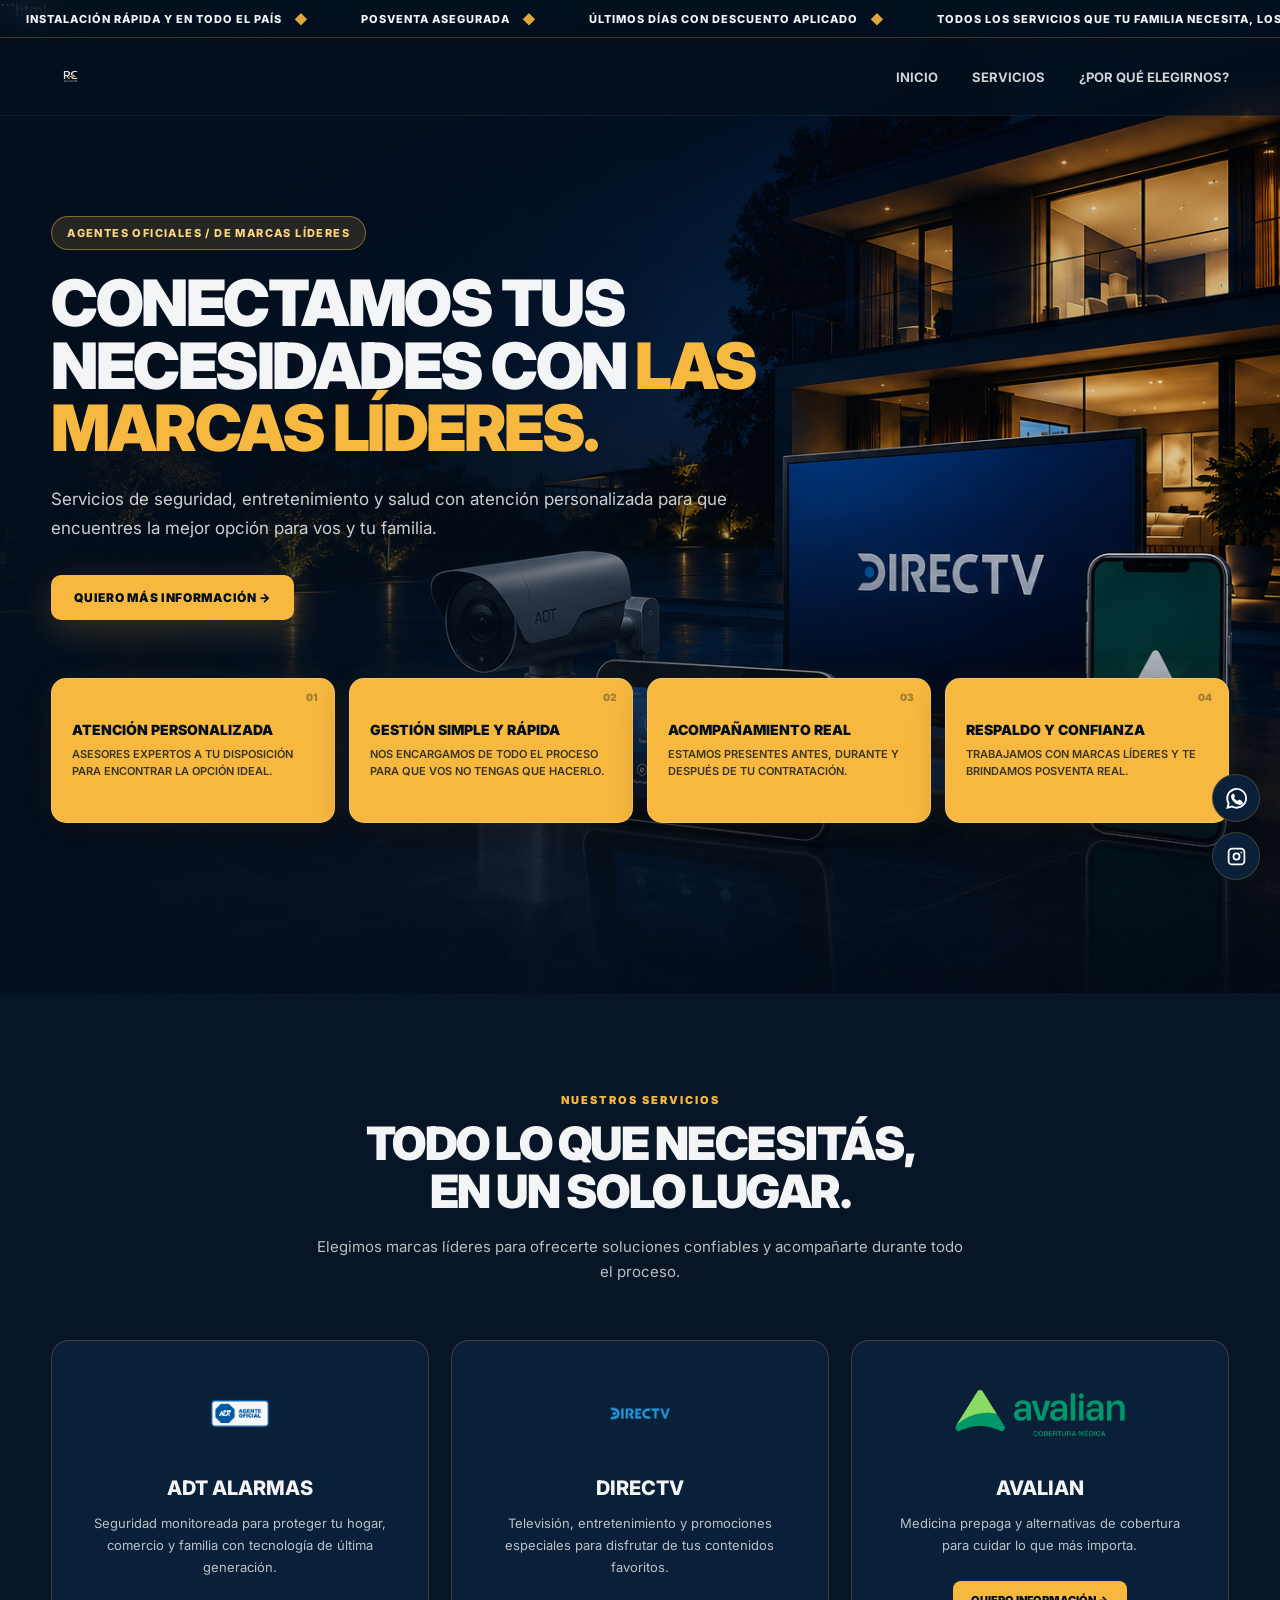
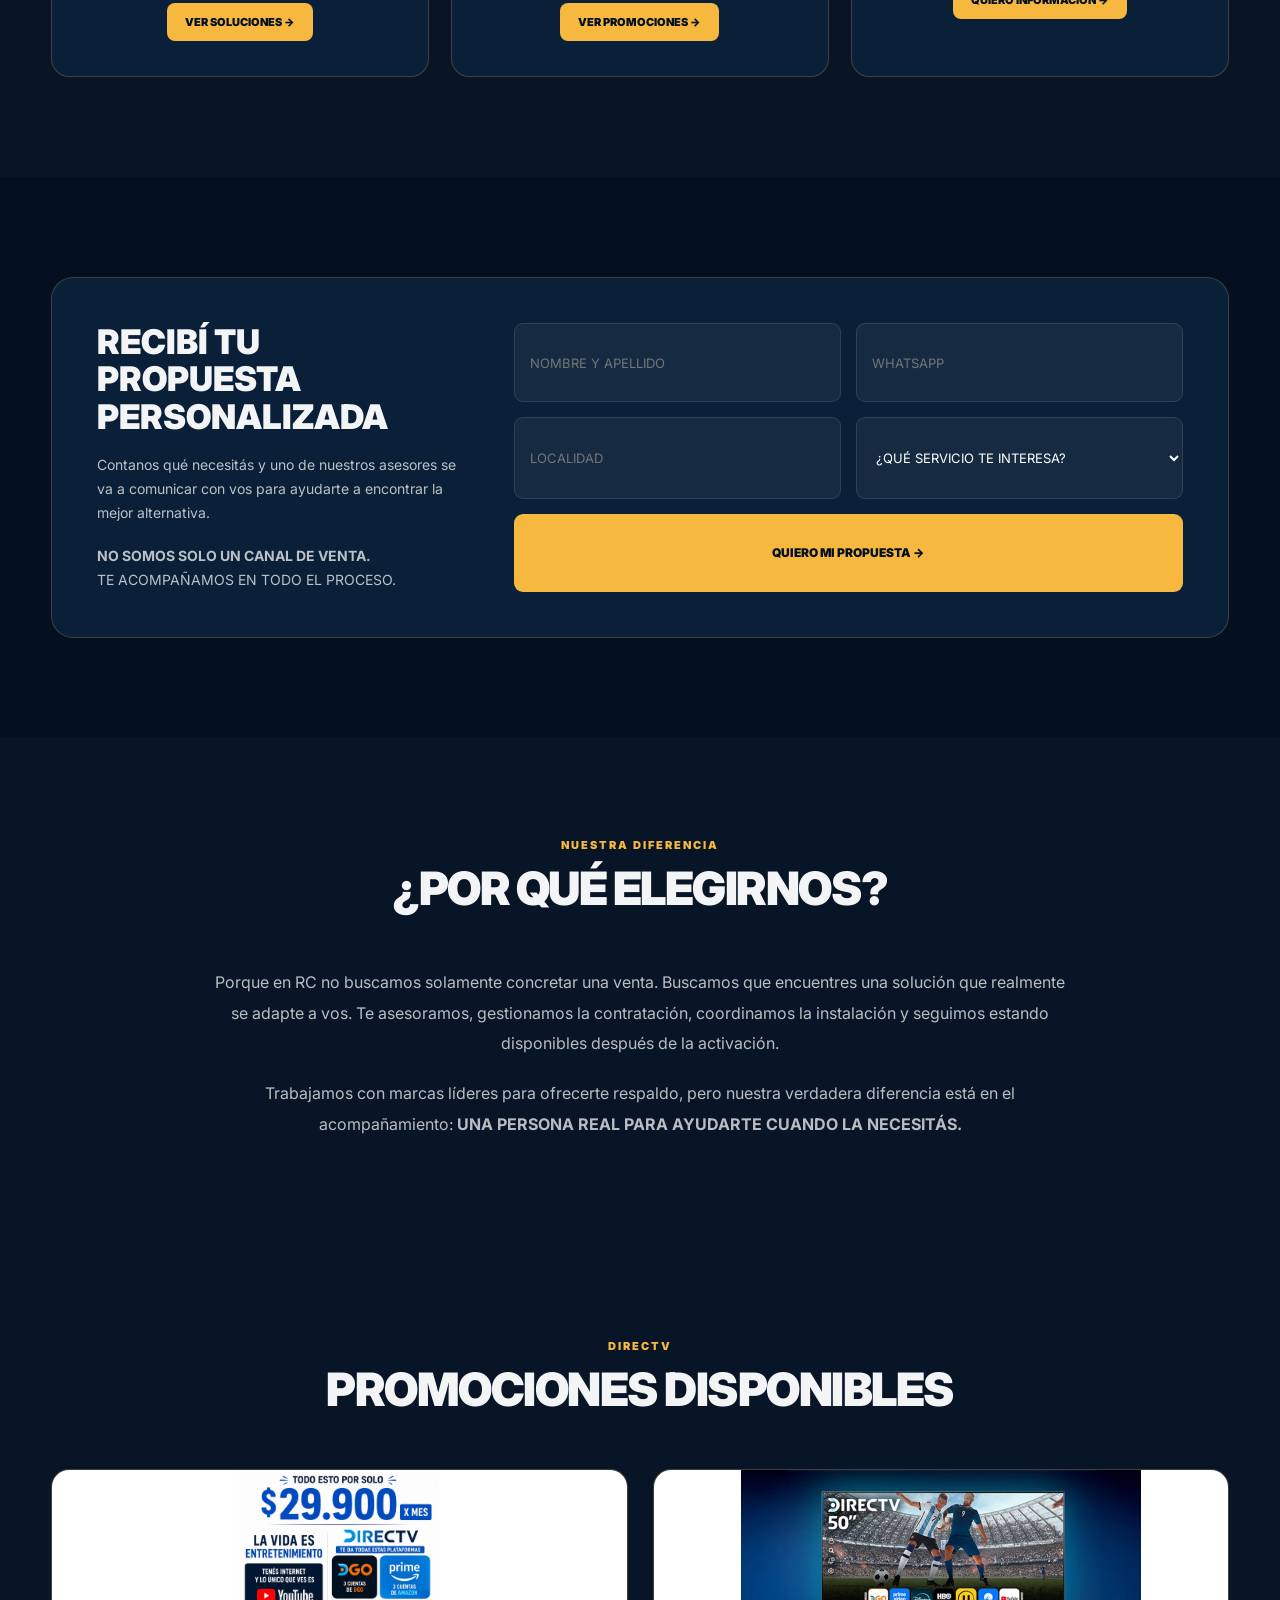
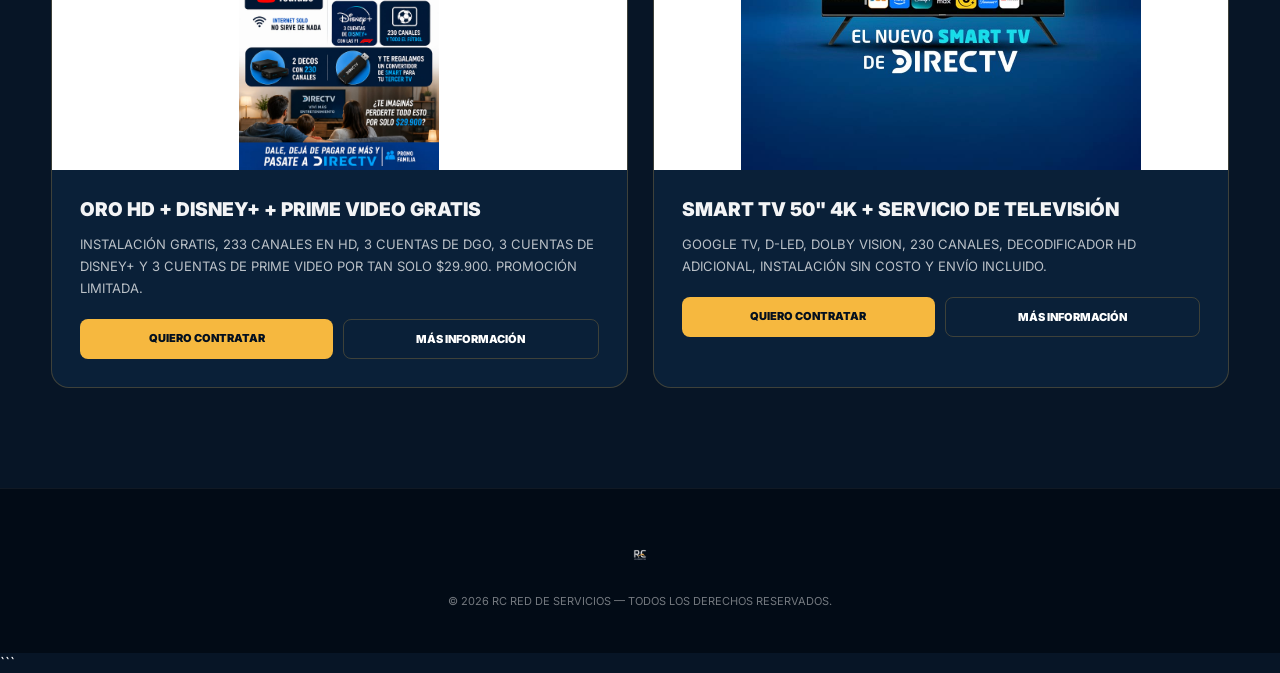
==== commit f52aecb1: "Update index.html" ====
--- a/index.html
+++ b/index.html
@@ -1,3 +1,4 @@
+```html
 <!DOCTYPE html>
 <html lang="es">
 <head>
@@ -13,11 +14,11 @@
   <link href="https://fonts.googleapis.com/css2?family=Inter:wght@400;500;600;700;800;900&display=swap" rel="stylesheet">
 
   <style>
+
     :root {
       --bg: #071526;
       --bg-dark: #04101f;
       --bg-card: #0a2038;
-      --bg-card-light: #0d2945;
 
       --text: #f3f4f6;
       --text-soft: rgba(255,255,255,0.72);
@@ -29,16 +30,12 @@
       --border-hover: rgba(246,184,63,0.65);
 
       --whatsapp: #25D366;
-
-      --header-height: 78px;
-
-      --shadow: 0 20px 50px rgba(0,0,0,0.25);
     }
 
     * {
+      box-sizing: border-box;
       margin: 0;
       padding: 0;
-      box-sizing: border-box;
     }
 
     html {
@@ -46,10 +43,9 @@
     }
 
     body {
-      font-family: 'Inter', sans-serif;
+      font-family: "Inter", sans-serif;
       background: var(--bg);
       color: var(--text);
-      line-height: 1.6;
       overflow-x: hidden;
     }
 
@@ -64,64 +60,128 @@
       font-family: inherit;
     }
 
-    img {
-      max-width: 100%;
-      display: block;
-    }
-
-    /* =========================
-       HEADER
-    ========================= */
-
-    header {
-      height: var(--header-height);
-      background: rgba(4,16,31,0.94);
-      backdrop-filter: blur(14px);
-      -webkit-backdrop-filter: blur(14px);
-
-      border-bottom: 1px solid rgba(255,255,255,0.06);
-
+
+    /* =========================================================
+       BARRA SUPERIOR EN MOVIMIENTO
+       ========================================================= */
+
+    .top-marquee {
       position: fixed;
       top: 0;
       left: 0;
-      right: 0;
+      width: 100%;
+      height: 38px;
+      z-index: 2000;
+
+      background: rgba(4, 16, 31, 0.72);
+      backdrop-filter: blur(12px);
+      -webkit-backdrop-filter: blur(12px);
+
+      border-bottom: 1px solid rgba(246,184,63,0.25);
+
+      overflow: hidden;
+      display: flex;
+      align-items: center;
+    }
+
+    .marquee-track {
+      display: flex;
+      width: max-content;
+      animation: marquee 42s linear infinite;
+      will-change: transform;
+    }
+
+    .marquee-content {
+      display: flex;
+      align-items: center;
+      white-space: nowrap;
+      flex-shrink: 0;
+    }
+
+    .marquee-item {
+      display: inline-flex;
+      align-items: center;
+      gap: 12px;
+
+      font-size: 11px;
+      font-weight: 800;
+      letter-spacing: 1px;
+
+      color: var(--text);
+      text-transform: uppercase;
+
+      padding: 0 26px;
+    }
+
+    .marquee-item strong {
+      color: var(--accent);
+      font-weight: 900;
+    }
+
+    .marquee-separator {
+      color: var(--accent);
+      font-size: 13px;
+      opacity: 0.9;
+    }
+
+    @keyframes marquee {
+      from {
+        transform: translateX(0);
+      }
+
+      to {
+        transform: translateX(-50%);
+      }
+    }
+
+
+    /* =========================================================
+       HEADER
+       ========================================================= */
+
+    header {
+      position: fixed;
+      top: 38px;
+      left: 0;
+      width: 100%;
+      height: 78px;
 
       z-index: 1000;
-    }
-
-    .header-container {
-      width: min(1180px, calc(100% - 40px));
+
+      background: rgba(4,16,31,0.82);
+      backdrop-filter: blur(14px);
+      -webkit-backdrop-filter: blur(14px);
+
+      border-bottom: 1px solid rgba(255,255,255,0.06);
+    }
+
+    .header-inner {
+      width: min(1180px, 92%);
       height: 100%;
       margin: auto;
 
       display: flex;
       align-items: center;
       justify-content: space-between;
-      gap: 30px;
     }
 
     .logo {
-      cursor: pointer;
-      display: flex;
-      align-items: center;
-    }
-
-    .logo img {
-      width: 145px;
-      max-height: 54px;
+      height: 48px;
+      width: auto;
       object-fit: contain;
     }
 
     nav {
       display: flex;
       align-items: center;
-      gap: 32px;
+      gap: 34px;
     }
 
     nav a {
-      color: var(--text-soft);
-      font-size: 14px;
-      font-weight: 600;
+      font-size: 13px;
+      font-weight: 700;
+      color: rgba(255,255,255,0.82);
+
       transition: 0.25s ease;
     }
 
@@ -129,192 +189,275 @@
       color: var(--accent);
     }
 
-    /* =========================
+
+    /* =========================================================
        HERO
-    ========================= */
+       ========================================================= */
 
     .hero {
-      min-height: 760px;
-      padding: 145px 20px 80px;
+      min-height: 100vh;
+      padding-top: 116px;
+
+      display: flex;
+      align-items: center;
 
       position: relative;
+      overflow: hidden;
+
+      background-image:
+        linear-gradient(
+          90deg,
+          rgba(4,16,31,0.90) 0%,
+          rgba(4,16,31,0.68) 30%,
+          rgba(4,16,31,0.38) 55%,
+          rgba(4,16,31,0.16) 80%,
+          rgba(4,16,31,0.12) 100%
+        ),
+        url("hero-fondo.png");
+
+      background-size: cover;
+      background-position: center;
+      background-repeat: no-repeat;
+    }
+
+    .hero::after {
+      content: "";
+      position: absolute;
+      inset: 0;
 
       background:
         linear-gradient(
-          90deg,
-          rgba(4,16,31,0.96) 0%,
-          rgba(4,16,31,0.82) 48%,
-          rgba(4,16,31,0.48) 100%
-        ),
-        url("hero-fondo.png");
-
-      background-size: cover;
-      background-position: center;
-    }
-
-    .hero-container {
-      width: min(1180px, 100%);
+          180deg,
+          rgba(4,16,31,0.10),
+          transparent 45%,
+          rgba(4,16,31,0.45)
+        );
+
+      pointer-events: none;
+    }
+
+    .hero-inner {
+      position: relative;
+      z-index: 2;
+
+      width: min(1180px, 92%);
       margin: auto;
+
+      padding: 80px 0 70px;
     }
 
     .hero-content {
-      max-width: 760px;
+      max-width: 780px;
     }
 
     .hero-badge {
       display: inline-flex;
       align-items: center;
+      gap: 8px;
 
       padding: 9px 15px;
-
-      border: 1px solid var(--border);
+      margin-bottom: 22px;
+
       border-radius: 999px;
 
-      background: rgba(246,184,63,0.08);
+      background: rgba(246,184,63,0.14);
+      border: 1px solid rgba(246,184,63,0.45);
 
       color: var(--accent-light);
 
       font-size: 11px;
       font-weight: 800;
-      letter-spacing: 1.5px;
+      letter-spacing: 1.4px;
     }
 
     .hero h1 {
-      margin-top: 22px;
-
-      font-size: clamp(42px, 6vw, 72px);
-      line-height: 1.02;
-      letter-spacing: -2px;
+      font-size: clamp(38px, 5vw, 70px);
+      line-height: 0.98;
       font-weight: 900;
+      letter-spacing: -2.5px;
+
+      max-width: 850px;
+
+      margin-bottom: 25px;
     }
 
     .hero h1 span {
       color: var(--accent);
     }
 
-    .hero-description {
-      margin-top: 25px;
-
-      max-width: 650px;
-
-      color: var(--text-soft);
-
-      font-size: 18px;
+    .hero-subtitle {
+      max-width: 680px;
+
+      color: rgba(255,255,255,0.80);
+
+      font-size: 17px;
       line-height: 1.7;
+
+      margin-bottom: 32px;
     }
 
     .hero-button {
       display: inline-flex;
       align-items: center;
+      justify-content: center;
       gap: 10px;
 
-      margin-top: 35px;
-
-      padding: 15px 24px;
-
-      border-radius: 9px;
-
       background: var(--accent);
-      color: #081424;
-
-      font-size: 13px;
+      color: var(--bg-dark);
+
+      padding: 15px 23px;
+
+      border-radius: 10px;
+
+      font-size: 12px;
       font-weight: 900;
+      letter-spacing: 0.7px;
 
       transition: 0.25s ease;
+
+      box-shadow: 0 10px 35px rgba(246,184,63,0.20);
     }
 
     .hero-button:hover {
+      transform: translateY(-3px);
       background: var(--accent-light);
-      transform: translateY(-2px);
-    }
+      box-shadow: 0 15px 40px rgba(246,184,63,0.30);
+    }
+
+
+    /* =========================================================
+       FEATURE BOXES
+       ========================================================= */
 
     .hero-features {
       display: grid;
       grid-template-columns: repeat(4, 1fr);
-
-      gap: 15px;
-
-      margin-top: 70px;
-    }
-
-    .hero-feature {
-      padding: 20px;
-
-      background: rgba(7,21,38,0.7);
-
-      border: 1px solid rgba(255,255,255,0.08);
-      border-radius: 12px;
-
-      backdrop-filter: blur(8px);
-    }
-
-    .hero-feature strong {
-      display: block;
-
-      margin-bottom: 7px;
-
+      gap: 14px;
+
+      margin-top: 58px;
+    }
+
+    .feature-box {
+      position: relative;
+
+      padding: 24px 20px;
+
+      min-height: 145px;
+
+      display: flex;
+      flex-direction: column;
+      justify-content: center;
+
+      background: var(--accent);
+
+      border-radius: 15px;
+
+      color: var(--bg-dark);
+
+      box-shadow:
+        0 14px 35px rgba(0,0,0,0.25),
+        0 0 30px rgba(246,184,63,0.08);
+
+      border: 1px solid rgba(255,255,255,0.18);
+
+      transition:
+        transform 0.25s ease,
+        box-shadow 0.25s ease;
+    }
+
+    .feature-box:hover {
+      transform: translateY(-7px);
+
+      box-shadow:
+        0 20px 45px rgba(0,0,0,0.30),
+        0 0 40px rgba(246,184,63,0.22);
+    }
+
+    .feature-number {
+      position: absolute;
+      top: 12px;
+      right: 16px;
+
+      font-size: 10px;
+      font-weight: 900;
+
+      opacity: 0.35;
+    }
+
+    .feature-box h3 {
       font-size: 14px;
-    }
-
-    .hero-feature span {
-      color: var(--text-soft);
-
-      font-size: 12px;
-      line-height: 1.5;
-    }
-
-    /* =========================
-       GENERAL
-    ========================= */
+      font-weight: 900;
+
+      margin-bottom: 8px;
+    }
+
+    .feature-box p {
+      font-size: 11px;
+      line-height: 1.55;
+
+      font-weight: 600;
+
+      opacity: 0.78;
+    }
+
+
+    /* =========================================================
+       SECCIONES GENERALES
+       ========================================================= */
 
     section {
-      padding: 95px 20px;
-    }
-
-    .section-container {
-      width: min(1180px, 100%);
+      padding: 100px 0;
+    }
+
+    .section-inner {
+      width: min(1180px, 92%);
       margin: auto;
     }
 
     .section-title {
       text-align: center;
-      margin-bottom: 50px;
+      margin-bottom: 55px;
     }
 
     .section-title .eyebrow {
+      display: block;
+
       color: var(--accent);
 
       font-size: 11px;
       font-weight: 900;
 
       letter-spacing: 2px;
-      text-transform: uppercase;
+
+      margin-bottom: 12px;
     }
 
     .section-title h2 {
-      margin-top: 10px;
-
       font-size: clamp(30px, 4vw, 46px);
-      line-height: 1.1;
+      line-height: 1.05;
+
       font-weight: 900;
+      letter-spacing: -1.5px;
     }
 
     .section-title p {
-      max-width: 700px;
-
-      margin: 16px auto 0;
+      max-width: 650px;
+
+      margin: 18px auto 0;
 
       color: var(--text-soft);
 
       font-size: 15px;
-    }
-
-    /* =========================
-       SERVICES
-    ========================= */
+      line-height: 1.7;
+    }
+
+
+    /* =========================================================
+       SERVICIOS
+       ========================================================= */
 
     #servicios {
-      background: var(--bg-dark);
+      background: var(--bg);
     }
 
     .services-grid {
@@ -324,89 +467,79 @@
     }
 
     .service-card {
-      position: relative;
-
-      padding: 34px;
-
       background: var(--bg-card);
 
       border: 1px solid var(--border);
-      border-radius: 16px;
-
-      overflow: hidden;
-
-      transition: 0.3s ease;
+
+      border-radius: 18px;
+
+      padding: 35px;
+
+      text-align: center;
+
+      transition: 0.25s ease;
     }
 
     .service-card:hover {
-      transform: translateY(-5px);
+      transform: translateY(-6px);
       border-color: var(--border-hover);
-      box-shadow: var(--shadow);
-    }
-
-    .service-logo {
-      height: 70px;
-
-      display: flex;
-      align-items: center;
-    }
-
-    .service-logo img {
-      max-width: 180px;
-      max-height: 60px;
+
+      box-shadow: 0 20px 45px rgba(0,0,0,0.20);
+    }
+
+    .service-card img {
+      width: 170px;
+      height: 75px;
+
       object-fit: contain;
+
+      margin-bottom: 25px;
     }
 
     .service-card h3 {
-      margin-top: 28px;
-
-      font-size: 24px;
-      font-weight: 900;
+      font-size: 20px;
+      font-weight: 800;
+
+      margin-bottom: 12px;
     }
 
     .service-card p {
-      margin-top: 10px;
-
       color: var(--text-soft);
-      font-size: 14px;
+
+      font-size: 13px;
+      line-height: 1.7;
+
+      margin-bottom: 25px;
     }
 
     .service-button {
       display: inline-flex;
-      align-items: center;
-      justify-content: center;
-
-      width: 100%;
-
-      margin-top: 28px;
-      padding: 13px 18px;
+
+      padding: 12px 18px;
 
       border-radius: 8px;
 
-      background: rgba(246,184,63,0.1);
-      border: 1px solid var(--border);
-
-      color: var(--accent-light);
-
-      font-size: 12px;
-      font-weight: 800;
-
-      cursor: pointer;
+      background: var(--accent);
+      color: var(--bg-dark);
+
+      font-size: 11px;
+      font-weight: 900;
 
       transition: 0.25s ease;
     }
 
     .service-button:hover {
-      background: var(--accent);
-      color: #081424;
-    }
-
-    /* =========================
-       PROPOSAL
-    ========================= */
-
-    .proposal-section {
-      background: var(--bg);
+      background: var(--accent-light);
+      transform: translateY(-2px);
+    }
+
+
+    /* =========================================================
+       PROPUESTA
+       ========================================================= */
+
+    .proposal {
+      background: var(--bg-dark);
     }
 
     .proposal-box {
@@ -414,60 +547,54 @@
       grid-template-columns: 1fr 1.8fr;
       gap: 45px;
 
+      background: var(--bg-card);
+
+      border: 1px solid var(--border);
+
+      border-radius: 22px;
+
       padding: 45px;
-
-      background:
-        linear-gradient(
-          135deg,
-          rgba(246,184,63,0.07),
-          rgba(255,255,255,0.015)
-        );
-
-      border: 1px solid var(--border);
-      border-radius: 20px;
-    }
-
-    .proposal-text h2 {
+    }
+
+    .proposal-info h2 {
       font-size: 34px;
+      font-weight: 900;
+
       line-height: 1.1;
-      font-weight: 900;
-    }
-
-    .proposal-text p {
-      margin-top: 16px;
+
+      margin-bottom: 18px;
+    }
+
+    .proposal-info p {
       color: var(--text-soft);
+
+      line-height: 1.7;
       font-size: 14px;
     }
 
     .proposal-form {
       display: grid;
       grid-template-columns: 1fr 1fr;
-      gap: 14px;
+      gap: 15px;
     }
 
     .proposal-form input,
     .proposal-form select {
       width: 100%;
 
+      background: rgba(255,255,255,0.05);
+
+      border: 1px solid rgba(255,255,255,0.10);
+
+      border-radius: 9px;
+
       padding: 14px 15px;
 
-      border-radius: 8px;
-
-      background: rgba(255,255,255,0.045);
-
-      border: 1px solid rgba(255,255,255,0.1);
-
       color: white;
 
       outline: none;
-    }
-
-    .proposal-form input::placeholder {
-      color: rgba(255,255,255,0.45);
-    }
-
-    .proposal-form select option {
-      color: #111;
+
+      font-size: 13px;
     }
 
     .proposal-form input:focus,
@@ -475,16 +602,22 @@
       border-color: var(--accent);
     }
 
-    .proposal-submit {
+    .proposal-form select option {
+      background: var(--bg-dark);
+      color: white;
+    }
+
+    .proposal-form button {
       grid-column: 1 / -1;
 
-      padding: 14px;
-
       border: none;
-      border-radius: 8px;
+
+      padding: 15px;
+
+      border-radius: 9px;
 
       background: var(--accent);
-      color: #081424;
+      color: var(--bg-dark);
 
       font-size: 12px;
       font-weight: 900;
@@ -494,98 +627,78 @@
       transition: 0.25s ease;
     }
 
-    .proposal-submit:hover {
+    .proposal-form button:hover {
       background: var(--accent-light);
-    }
-
-    /* =========================
-       WHY US
-    ========================= */
+      transform: translateY(-2px);
+    }
+
+
+    /* =========================================================
+       POR QUÉ ELEGIRNOS
+       ========================================================= */
 
     #por-que-elegirnos {
-      background: var(--bg-dark);
-    }
-
-    .why-box {
+      background: var(--bg);
+    }
+
+    .why-content {
       max-width: 850px;
       margin: auto;
+
       text-align: center;
     }
 
-    .why-box h2 {
-      font-size: clamp(30px, 4vw, 45px);
-      font-weight: 900;
-    }
-
-    .why-box h2 span {
-      color: var(--accent);
-    }
-
-    .why-box p {
-      margin-top: 22px;
-
+    .why-content p {
       color: var(--text-soft);
 
       font-size: 16px;
-      line-height: 1.8;
-    }
-
-    /* =========================
+      line-height: 1.9;
+    }
+
+
+    /* =========================================================
        ADT
-    ========================= */
+       ========================================================= */
 
     #adt {
       display: none;
-      background: var(--bg);
-    }
-
-    .adt-location-title {
-      text-align: center;
-      margin-bottom: 25px;
-    }
-
-    .adt-location-title h3 {
-      font-size: 20px;
-      font-weight: 800;
-    }
-
-    .adt-location-buttons {
+      background: var(--bg-dark);
+    }
+
+    .location-selector {
       display: flex;
       justify-content: center;
-      flex-wrap: wrap;
       gap: 12px;
 
-      margin-bottom: 45px;
-    }
-
-    .adt-location-button {
-      padding: 12px 22px;
-
-      background: rgba(246,184,63,0.06);
-
+      margin-bottom: 40px;
+    }
+
+    .location-button {
       border: 1px solid var(--border);
-      border-radius: 8px;
-
-      color: var(--accent-light);
+
+      background: var(--bg-card);
+      color: white;
+
+      padding: 13px 20px;
+
+      border-radius: 9px;
+
+      cursor: pointer;
 
       font-size: 12px;
       font-weight: 800;
 
-      cursor: pointer;
-
       transition: 0.25s ease;
     }
 
-    .adt-location-button:hover {
+    .location-button:hover,
+    .location-button.active {
       background: var(--accent);
-      color: #081424;
-    }
-
-    #adt-products {
-      min-height: 10px;
-    }
-
-    .products-grid {
+      color: var(--bg-dark);
+      border-color: var(--accent);
+    }
+
+    .adt-products {
       display: grid;
       grid-template-columns: repeat(2, 1fr);
       gap: 22px;
@@ -595,30 +708,28 @@
       background: var(--bg-card);
 
       border: 1px solid var(--border);
-      border-radius: 16px;
+
+      border-radius: 18px;
 
       overflow: hidden;
 
-      transition: 0.3s ease;
+      transition: 0.25s ease;
     }
 
     .product-card:hover {
+      transform: translateY(-5px);
       border-color: var(--border-hover);
-      transform: translateY(-4px);
-      box-shadow: var(--shadow);
     }
 
     .product-image {
-      height: 280px;
+      height: 270px;
+
+      background: white;
 
       display: flex;
       align-items: center;
       justify-content: center;
 
-      padding: 25px;
-
-      background: rgba(0,0,0,0.15);
-
       cursor: zoom-in;
     }
 
@@ -629,130 +740,82 @@
       object-fit: contain;
     }
 
-    .product-content {
-      padding: 28px;
-    }
-
-    .product-content h3 {
-      font-size: 21px;
-      line-height: 1.25;
+    .product-info {
+      padding: 27px;
+    }
+
+    .product-info h3 {
+      font-size: 20px;
       font-weight: 900;
-    }
-
-    .product-content p {
-      margin-top: 10px;
-
+
+      margin-bottom: 10px;
+    }
+
+    .product-info p {
       color: var(--text-soft);
 
       font-size: 13px;
-      line-height: 1.6;
-    }
-
-    .product-includes {
-      margin-top: 20px;
-      padding-left: 18px;
-    }
-
-    .product-includes li {
-      margin-bottom: 6px;
-
-      color: rgba(255,255,255,0.75);
-
-      font-size: 12px;
-    }
-
-    .product-actions {
-      display: grid;
-      grid-template-columns: 1fr 1fr;
+      line-height: 1.65;
+
+      margin-bottom: 18px;
+    }
+
+    .product-buttons {
+      display: flex;
       gap: 10px;
-
-      margin-top: 22px;
-    }
-
-    .product-action {
+    }
+
+    .product-buttons a {
+      flex: 1;
+
+      text-align: center;
+
       padding: 12px;
 
       border-radius: 8px;
 
       font-size: 11px;
       font-weight: 900;
+    }
+
+    .buy-button {
+      background: var(--accent);
+      color: var(--bg-dark);
+    }
+
+    .info-button {
+      border: 1px solid var(--border);
+      color: white;
+    }
+
+
+    /* =========================================================
+       FAQ ADT
+       ========================================================= */
+
+    #adt-faq {
+      display: none;
+
+      margin-top: 75px;
+    }
+
+    .faq-header {
+      max-width: 780px;
+      margin: 0 auto 35px;
 
       text-align: center;
-
-      cursor: pointer;
-
-      transition: 0.25s ease;
-    }
-
-    .product-action.primary {
-      background: var(--accent);
-      color: #081424;
-    }
-
-    .product-action.primary:hover {
-      background: var(--accent-light);
-    }
-
-    .product-action.secondary {
-      background: rgba(255,255,255,0.05);
-      border: 1px solid rgba(255,255,255,0.1);
-      color: white;
-    }
-
-    .product-action.secondary:hover {
-      border-color: var(--accent);
-      color: var(--accent);
-    }
-
-    /* =========================
-       ADT FAQ
-    ========================= */
-
-    .adt-faq {
-      margin-top: 85px;
-      padding-top: 75px;
-
-      border-top: 1px solid rgba(246,184,63,0.16);
-    }
-
-    .adt-faq-header {
-      max-width: 850px;
-      margin: 0 auto 38px;
-
-      text-align: center;
-    }
-
-    .adt-faq-label {
-      display: inline-flex;
-
-      padding: 7px 13px;
-
-      border-radius: 999px;
-
-      background: rgba(246,184,63,0.08);
-      border: 1px solid var(--border);
-
-      color: var(--accent);
-
-      font-size: 10px;
+    }
+
+    .faq-header h2 {
+      font-size: clamp(27px, 4vw, 40px);
+
+      line-height: 1.1;
       font-weight: 900;
 
-      letter-spacing: 1.5px;
-      text-transform: uppercase;
-    }
-
-    .adt-faq-header h2 {
-      margin-top: 15px;
-
-      font-size: clamp(29px, 4vw, 43px);
-      line-height: 1.1;
-
-      font-weight: 900;
-    }
-
-    .adt-faq-header p {
-      margin-top: 15px;
-
+      margin-bottom: 15px;
+    }
+
+    .faq-header p {
       color: var(--text-soft);
 
       font-size: 14px;
@@ -769,24 +832,13 @@
     }
 
     .faq-item {
-      background:
-        linear-gradient(
-          135deg,
-          rgba(255,255,255,0.035),
-          rgba(255,255,255,0.015)
-        );
-
-      border: 1px solid rgba(246,184,63,0.15);
-
-      border-radius: 11px;
+      background: var(--bg-card);
+
+      border: 1px solid var(--border);
+
+      border-radius: 12px;
 
       overflow: hidden;
-
-      transition: 0.25s ease;
-    }
-
-    .faq-item:hover {
-      border-color: rgba(246,184,63,0.35);
     }
 
     .faq-question {
@@ -795,251 +847,214 @@
       display: flex;
       align-items: center;
       justify-content: space-between;
+
       gap: 20px;
 
-      padding: 20px 22px;
-
       border: none;
 
       background: transparent;
 
       color: white;
 
+      padding: 20px;
+
       text-align: left;
 
-      font-size: 14px;
+      cursor: pointer;
+
+      font-size: 13px;
       font-weight: 800;
-
-      cursor: pointer;
-    }
-
-    .faq-question span:first-child {
-      flex: 1;
-    }
-
-    .faq-icon {
-      flex: 0 0 28px;
-
-      width: 28px;
-      height: 28px;
+    }
+
+    .faq-question span {
+      color: var(--accent);
+
+      font-size: 20px;
+
+      transition: transform 0.25s ease;
+    }
+
+    .faq-answer {
+      display: none;
+
+      padding: 0 20px 20px;
+
+      color: var(--text-soft);
+
+      font-size: 13px;
+      line-height: 1.75;
+    }
+
+    .faq-item.open .faq-answer {
+      display: block;
+    }
+
+    .faq-item.open .faq-question span {
+      transform: rotate(45deg);
+    }
+
+
+    /* =========================================================
+       NUEVOS EQUIPOS
+       ========================================================= */
+
+    .new-equipment {
+      max-width: 900px;
+
+      margin: 55px auto 0;
+
+      padding: 35px;
+
+      border-radius: 18px;
+
+      background: linear-gradient(
+        135deg,
+        rgba(246,184,63,0.16),
+        rgba(246,184,63,0.04)
+      );
+
+      border: 1px solid rgba(246,184,63,0.35);
+
+      text-align: center;
+    }
+
+    .new-equipment h3 {
+      color: var(--accent);
+
+      font-size: 23px;
+      font-weight: 900;
+
+      margin-bottom: 10px;
+    }
+
+    .new-equipment p {
+      color: var(--text-soft);
+
+      font-size: 13px;
+      line-height: 1.7;
+    }
+
+
+    /* =========================================================
+       DIRECTV
+       ========================================================= */
+
+    #directv {
+      background: var(--bg);
+    }
+
+    .directv-grid {
+      display: grid;
+      grid-template-columns: repeat(2, 1fr);
+      gap: 25px;
+    }
+
+    .directv-card {
+      background: var(--bg-card);
+
+      border: 1px solid var(--border);
+
+      border-radius: 18px;
+
+      overflow: hidden;
+    }
+
+    .directv-image {
+      height: 300px;
+
+      background: white;
 
       display: flex;
       align-items: center;
       justify-content: center;
 
-      border-radius: 50%;
-
-      background: rgba(246,184,63,0.09);
-
-      color: var(--accent);
-
+      cursor: zoom-in;
+    }
+
+    .directv-image img {
+      width: 100%;
+      height: 100%;
+
+      object-fit: contain;
+    }
+
+    .directv-info {
+      padding: 28px;
+    }
+
+    .directv-info h3 {
       font-size: 19px;
-      font-weight: 500;
-
-      transition: transform 0.25s ease, background 0.25s ease;
-    }
-
-    .faq-item.active {
-      border-color: rgba(246,184,63,0.45);
-      background: rgba(246,184,63,0.035);
-    }
-
-    .faq-item.active .faq-icon {
-      transform: rotate(45deg);
-
-      background: var(--accent);
-      color: #081424;
-    }
-
-    .faq-answer {
-      display: grid;
-      grid-template-rows: 0fr;
-
-      transition: grid-template-rows 0.3s ease;
-    }
-
-    .faq-answer-inner {
-      overflow: hidden;
-    }
-
-    .faq-answer p {
-      padding: 0 22px 21px;
-
+      font-weight: 900;
+
+      margin-bottom: 12px;
+    }
+
+    .directv-info p {
       color: var(--text-soft);
 
       font-size: 13px;
-      line-height: 1.75;
-    }
-
-    .faq-item.active .faq-answer {
-      grid-template-rows: 1fr;
-    }
-
-    /* =========================
-       NUEVOS EQUIPOS
-    ========================= */
-
-    .new-equipment {
-      max-width: 900px;
-
-      margin: 55px auto 0;
-
-      padding: 35px;
-
-      position: relative;
-
-      overflow: hidden;
-
-      background:
-        linear-gradient(
-          135deg,
-          rgba(246,184,63,0.12),
-          rgba(10,32,56,0.85)
-        );
-
-      border: 1px solid rgba(246,184,63,0.3);
-
-      border-radius: 17px;
+      line-height: 1.7;
+
+      margin-bottom: 20px;
+    }
+
+    .directv-buttons {
+      display: flex;
+      gap: 10px;
+    }
+
+    .directv-buttons a {
+      flex: 1;
 
       text-align: center;
-    }
-
-    .new-equipment::before {
-      content: "";
-
-      position: absolute;
-
-      width: 180px;
-      height: 180px;
-
-      top: -100px;
-      right: -70px;
-
-      border-radius: 50%;
-
-      background: rgba(246,184,63,0.08);
-    }
-
-    .new-equipment-label {
-      color: var(--accent);
-
-      font-size: 10px;
+
+      padding: 12px;
+
+      border-radius: 8px;
+
+      font-size: 11px;
       font-weight: 900;
-
-      letter-spacing: 2px;
-      text-transform: uppercase;
-    }
-
-    .new-equipment h3 {
-      margin-top: 9px;
-
-      font-size: clamp(25px, 3vw, 34px);
-      font-weight: 900;
-    }
-
-    .new-equipment-highlight {
-      margin-top: 12px;
-
-      color: var(--accent-light);
-
-      font-size: 17px;
-      font-weight: 800;
-    }
-
-    .new-equipment p {
-      max-width: 700px;
-
-      margin: 12px auto 0;
-
-      color: var(--text-soft);
-
-      font-size: 14px;
-      line-height: 1.7;
-    }
-
-    .equipment-tags {
-      display: flex;
-      justify-content: center;
-      flex-wrap: wrap;
-
-      gap: 8px;
-
-      margin-top: 22px;
-    }
-
-    .equipment-tag {
-      padding: 8px 12px;
-
-      border: 1px solid rgba(246,184,63,0.2);
-      border-radius: 999px;
-
-      background: rgba(0,0,0,0.12);
-
-      color: rgba(255,255,255,0.8);
+    }
+
+
+    /* =========================================================
+       FOOTER
+       ========================================================= */
+
+    footer {
+      padding: 45px 0;
+
+      background: #020b16;
+
+      border-top: 1px solid rgba(255,255,255,0.06);
+
+      text-align: center;
+    }
+
+    footer img {
+      height: 42px;
+
+      margin-bottom: 18px;
+    }
+
+    footer p {
+      color: rgba(255,255,255,0.45);
 
       font-size: 11px;
-      font-weight: 700;
-    }
-
-    /* =========================
-       DIRECTV
-    ========================= */
-
-    #directv {
-      background: var(--bg-dark);
-    }
-
-    .directv-grid {
-      display: grid;
-      grid-template-columns: repeat(2, 1fr);
-      gap: 22px;
-    }
-
-    /* =========================
-       FOOTER
-    ========================= */
-
-    footer {
-      padding: 45px 20px;
-
-      background: #020b16;
-
-      border-top: 1px solid rgba(255,255,255,0.06);
-    }
-
-    .footer-container {
-      width: min(1180px, 100%);
-      margin: auto;
-
-      display: flex;
-      align-items: center;
-      justify-content: space-between;
-      gap: 25px;
-    }
-
-    .footer-logo img {
-      width: 120px;
-    }
-
-    .footer-copy {
-      color: rgba(255,255,255,0.45);
-
-      font-size: 11px;
-
-      text-align: right;
-    }
-
-    /* =========================
-       FLOATING SOCIAL
-    ========================= */
-
-    .floating-socials {
+    }
+
+
+    /* =========================================================
+       REDES SOCIALES FLOTANTES
+       ========================================================= */
+
+    .socials {
       position: fixed;
 
       right: 20px;
       bottom: 20px;
 
-      z-index: 900;
+      z-index: 1500;
 
       display: flex;
       flex-direction: column;
@@ -1047,64 +1062,55 @@
     }
 
     .social-button {
-      width: 50px;
-      height: 50px;
+      width: 48px;
+      height: 48px;
+
+      border-radius: 50%;
 
       display: flex;
       align-items: center;
       justify-content: center;
 
-      border-radius: 50%;
-
-      box-shadow: 0 8px 25px rgba(0,0,0,0.3);
+      background: var(--bg-card);
+
+      border: 1px solid var(--border);
 
       transition: 0.25s ease;
     }
 
     .social-button:hover {
-      transform: translateY(-3px) scale(1.04);
-    }
-
-    .social-button.whatsapp {
-      background: var(--whatsapp);
-    }
-
-    .social-button.instagram {
-      background: linear-gradient(
-        135deg,
-        #833ab4,
-        #fd1d1d,
-        #fcb045
-      );
+      transform: translateY(-4px);
+      border-color: var(--accent);
     }
 
     .social-button svg {
-      width: 23px;
-      height: 23px;
-
+      width: 21px;
+      height: 21px;
       fill: white;
     }
 
-    /* =========================
+
+    /* =========================================================
        MODAL
-    ========================= */
+       ========================================================= */
 
     .modal-overlay {
+      display: none;
+
       position: fixed;
-
       inset: 0;
 
-      z-index: 2000;
-
-      display: none;
+      z-index: 3000;
+
+      background: rgba(0,0,0,0.82);
+
+      backdrop-filter: blur(8px);
+      -webkit-backdrop-filter: blur(8px);
+
       align-items: center;
       justify-content: center;
 
       padding: 20px;
-
-      background: rgba(0,0,0,0.82);
-
-      backdrop-filter: blur(8px);
     }
 
     .modal-overlay.active {
@@ -1112,162 +1118,148 @@
     }
 
     .modal {
-      width: min(900px, 100%);
+      width: min(950px, 100%);
       max-height: 90vh;
 
       overflow-y: auto;
 
+      background: var(--bg-card);
+
+      border: 1px solid var(--border);
+
+      border-radius: 20px;
+
       display: grid;
-      grid-template-columns: 0.9fr 1.1fr;
-
-      background: var(--bg-card);
-
-      border: 1px solid var(--border);
-
-      border-radius: 18px;
-
-      box-shadow: 0 30px 80px rgba(0,0,0,0.45);
+      grid-template-columns: 1fr 1fr;
 
       position: relative;
     }
 
     .modal-image {
-      min-height: 420px;
+      background: white;
+
+      min-height: 450px;
 
       display: flex;
       align-items: center;
       justify-content: center;
-
-      padding: 30px;
-
-      background: rgba(0,0,0,0.15);
     }
 
     .modal-image img {
-      max-height: 370px;
+      width: 100%;
+      height: 100%;
+
       object-fit: contain;
-      cursor: zoom-in;
     }
 
     .modal-content {
-      padding: 38px;
-    }
-
-    .modal-category {
+      padding: 40px;
+    }
+
+    .modal-content .category {
       color: var(--accent);
 
       font-size: 10px;
       font-weight: 900;
 
       letter-spacing: 1.5px;
-      text-transform: uppercase;
+
+      margin-bottom: 10px;
     }
 
     .modal-content h2 {
-      margin-top: 10px;
-
       font-size: 30px;
-      line-height: 1.15;
-
       font-weight: 900;
-    }
-
-    .modal-description {
-      margin-top: 15px;
-
+
+      margin-bottom: 15px;
+    }
+
+    .modal-content p {
       color: var(--text-soft);
 
       font-size: 13px;
       line-height: 1.7;
-    }
-
-    .modal-includes {
-      margin-top: 22px;
+
+      margin-bottom: 20px;
+    }
+
+    .includes-title {
+      font-size: 12px;
+      font-weight: 900;
+
+      margin-bottom: 10px;
+    }
+
+    .includes-list {
       padding-left: 18px;
-    }
-
-    .modal-includes li {
-      margin-bottom: 7px;
-
-      color: rgba(255,255,255,0.75);
+
+      color: var(--text-soft);
 
       font-size: 12px;
+      line-height: 1.8;
+
+      margin-bottom: 25px;
     }
 
     .modal-actions {
-      display: grid;
-      grid-template-columns: 1fr 1fr;
+      display: flex;
       gap: 10px;
-
-      margin-top: 25px;
-    }
-
-    .modal-buy,
-    .modal-info {
+    }
+
+    .modal-actions a {
+      flex: 1;
+
+      text-align: center;
+
       padding: 13px;
 
       border-radius: 8px;
-
-      text-align: center;
 
       font-size: 11px;
       font-weight: 900;
-
-      cursor: pointer;
-    }
-
-    .modal-buy {
-      background: var(--accent);
-      color: #081424;
-    }
-
-    .modal-info {
-      border: 1px solid rgba(255,255,255,0.1);
-      background: rgba(255,255,255,0.04);
     }
 
     .modal-close {
       position: absolute;
 
-      top: 15px;
-      right: 15px;
+      top: 14px;
+      right: 14px;
 
       width: 35px;
       height: 35px;
 
       border-radius: 50%;
 
-      border: 1px solid rgba(255,255,255,0.12);
+      border: 1px solid rgba(255,255,255,0.15);
 
       background: rgba(0,0,0,0.35);
 
       color: white;
 
-      font-size: 20px;
-
       cursor: pointer;
 
-      z-index: 5;
-    }
-
-    /* =========================
+      font-size: 18px;
+    }
+
+
+    /* =========================================================
        LIGHTBOX
-    ========================= */
+       ========================================================= */
 
     .lightbox {
+      display: none;
+
       position: fixed;
-
       inset: 0;
 
-      z-index: 3000;
-
-      display: none;
+      z-index: 4000;
+
+      background: rgba(0,0,0,0.92);
+
       align-items: center;
       justify-content: center;
 
       padding: 30px;
-
-      background: rgba(0,0,0,0.94);
 
       cursor: zoom-out;
     }
@@ -1283,204 +1275,324 @@
       object-fit: contain;
     }
 
-    .lightbox-close {
-      position: absolute;
-
-      top: 20px;
-      right: 25px;
-
-      color: white;
-
-      font-size: 35px;
-
-      cursor: pointer;
-    }
-
-    /* =========================
+
+    /* =========================================================
        RESPONSIVE
-    ========================= */
+       ========================================================= */
 
     @media (max-width: 950px) {
 
       nav {
-        gap: 16px;
+        gap: 15px;
       }
 
       nav a {
-        font-size: 12px;
+        font-size: 11px;
       }
 
       .hero-features {
         grid-template-columns: repeat(2, 1fr);
       }
 
-      .services-grid,
+      .services-grid {
+        grid-template-columns: 1fr;
+      }
+
+      .proposal-box {
+        grid-template-columns: 1fr;
+      }
+
+      .adt-products,
       .directv-grid {
         grid-template-columns: 1fr;
       }
 
-      .proposal-box {
+      .modal {
         grid-template-columns: 1fr;
       }
-    }
-
-    @media (max-width: 700px) {
-
-      :root {
-        --header-height: 68px;
-      }
-
-      .header-container {
-        width: min(100% - 25px, 1180px);
-      }
-
-      .logo img {
-        width: 110px;
+
+      .modal-image {
+        min-height: 300px;
+      }
+    }
+
+
+    @media (max-width: 650px) {
+
+      .top-marquee {
+        height: 34px;
+      }
+
+      .marquee-item {
+        font-size: 9px;
+        letter-spacing: 0.7px;
+        padding: 0 18px;
+      }
+
+      header {
+        top: 34px;
+        height: 68px;
+      }
+
+      .header-inner {
+        width: 90%;
+      }
+
+      .logo {
+        height: 38px;
       }
 
       nav {
-        gap: 12px;
+        gap: 11px;
       }
 
       nav a {
-        font-size: 10px;
+        font-size: 9px;
       }
 
       .hero {
-        min-height: auto;
-
-        padding-top: 120px;
-        padding-bottom: 60px;
-
-        background-position: 65% center;
+        padding-top: 102px;
+
+        background-image:
+          linear-gradient(
+            90deg,
+            rgba(4,16,31,0.86),
+            rgba(4,16,31,0.55)
+          ),
+          url("hero-fondo.png");
+
+        background-position: center;
+      }
+
+      .hero-inner {
+        padding: 65px 0 50px;
       }
 
       .hero h1 {
-        font-size: 42px;
+        font-size: 40px;
         letter-spacing: -1.5px;
       }
 
-      .hero-description {
-        font-size: 15px;
+      .hero-subtitle {
+        font-size: 14px;
       }
 
       .hero-features {
         grid-template-columns: 1fr;
-        margin-top: 45px;
+        gap: 11px;
+
+        margin-top: 40px;
+      }
+
+      .feature-box {
+        min-height: 115px;
+        padding: 20px;
       }
 
       section {
-        padding: 70px 16px;
+        padding: 75px 0;
       }
 
       .proposal-box {
-        padding: 25px 18px;
+        padding: 25px 20px;
       }
 
       .proposal-form {
         grid-template-columns: 1fr;
       }
 
-      .proposal-submit {
+      .proposal-form button {
         grid-column: auto;
       }
 
-      .products-grid {
-        grid-template-columns: 1fr;
-      }
-
-      .product-image {
-        height: 240px;
-      }
-
-      .product-actions,
+      .location-selector {
+        flex-direction: column;
+      }
+
+      .location-button {
+        width: 100%;
+      }
+
+      .product-buttons,
+      .directv-buttons,
       .modal-actions {
-        grid-template-columns: 1fr;
-      }
-
-      .adt-faq {
-        margin-top: 60px;
-        padding-top: 55px;
-      }
-
-      .faq-question {
-        padding: 17px 16px;
-        font-size: 13px;
-      }
-
-      .faq-answer p {
-        padding: 0 16px 18px;
-        font-size: 12px;
-      }
-
-      .new-equipment {
-        padding: 28px 20px;
-      }
-
-      .modal {
-        grid-template-columns: 1fr;
-      }
-
-      .modal-image {
-        min-height: 250px;
-      }
-
-      .modal-content {
-        padding: 25px 20px;
-      }
-
-      .footer-container {
         flex-direction: column;
-        text-align: center;
-      }
-
-      .footer-copy {
-        text-align: center;
-      }
-
-      .floating-socials {
-        right: 13px;
-        bottom: 13px;
+      }
+
+      .socials {
+        right: 12px;
+        bottom: 12px;
       }
 
       .social-button {
-        width: 45px;
-        height: 45px;
-      }
-    }
+        width: 43px;
+        height: 43px;
+      }
+    }
+
   </style>
 </head>
 
+
 <body>
 
-  <!-- =========================
+
+  <!-- =========================================================
+       BARRA SUPERIOR
+       ========================================================= -->
+
+  <div class="top-marquee">
+
+    <div class="marquee-track">
+
+      <div class="marquee-content">
+
+        <div class="marquee-item">
+          INSTALACIÓN RÁPIDA Y EN TODO EL PAÍS
+          <span class="marquee-separator">◆</span>
+        </div>
+
+        <div class="marquee-item">
+          POSVENTA ASEGURADA
+          <span class="marquee-separator">◆</span>
+        </div>
+
+        <div class="marquee-item">
+          ÚLTIMOS DÍAS CON DESCUENTO APLICADO
+          <span class="marquee-separator">◆</span>
+        </div>
+
+        <div class="marquee-item">
+          TODOS LOS SERVICIOS QUE TU FAMILIA NECESITA, LOS TIENE RC
+          <span class="marquee-separator">◆</span>
+        </div>
+
+        <div class="marquee-item">
+          ATENCIÓN PERSONALIZADA DE PRINCIPIO A FIN
+          <span class="marquee-separator">◆</span>
+        </div>
+
+        <div class="marquee-item">
+          UN SOLO EQUIPO PARA RESOLVER TODO
+          <span class="marquee-separator">◆</span>
+        </div>
+
+        <div class="marquee-item">
+          TE ACOMPAÑAMOS ANTES, DURANTE Y DESPUÉS DE LA CONTRATACIÓN
+          <span class="marquee-separator">◆</span>
+        </div>
+
+        <div class="marquee-item">
+          MARCAS LÍDERES + ASESORAMIENTO REAL
+          <span class="marquee-separator">◆</span>
+        </div>
+
+        <div class="marquee-item">
+          GESTIONAMOS TU CONTRATACIÓN DE PRINCIPIO A FIN
+          <span class="marquee-separator">◆</span>
+        </div>
+
+        <div class="marquee-item">
+          NO SOLO VENDEMOS: TE ACOMPAÑAMOS
+          <span class="marquee-separator">◆</span>
+        </div>
+
+      </div>
+
+
+      <!-- REPETICIÓN PARA MOVIMIENTO CONTINUO -->
+
+      <div class="marquee-content">
+
+        <div class="marquee-item">
+          INSTALACIÓN RÁPIDA Y EN TODO EL PAÍS
+          <span class="marquee-separator">◆</span>
+        </div>
+
+        <div class="marquee-item">
+          POSVENTA ASEGURADA
+          <span class="marquee-separator">◆</span>
+        </div>
+
+        <div class="marquee-item">
+          ÚLTIMOS DÍAS CON DESCUENTO APLICADO
+          <span class="marquee-separator">◆</span>
+        </div>
+
+        <div class="marquee-item">
+          TODOS LOS SERVICIOS QUE TU FAMILIA NECESITA, LOS TIENE RC
+          <span class="marquee-separator">◆</span>
+        </div>
+
+        <div class="marquee-item">
+          ATENCIÓN PERSONALIZADA DE PRINCIPIO A FIN
+          <span class="marquee-separator">◆</span>
+        </div>
+
+        <div class="marquee-item">
+          UN SOLO EQUIPO PARA RESOLVER TODO
+          <span class="marquee-separator">◆</span>
+        </div>
+
+        <div class="marquee-item">
+          TE ACOMPAÑAMOS ANTES, DURANTE Y DESPUÉS DE LA CONTRATACIÓN
+          <span class="marquee-separator">◆</span>
+        </div>
+
+        <div class="marquee-item">
+          MARCAS LÍDERES + ASESORAMIENTO REAL
+          <span class="marquee-separator">◆</span>
+        </div>
+
+        <div class="marquee-item">
+          GESTIONAMOS TU CONTRATACIÓN DE PRINCIPIO A FIN
+          <span class="marquee-separator">◆</span>
+        </div>
+
+        <div class="marquee-item">
+          NO SOLO VENDEMOS: TE ACOMPAÑAMOS
+          <span class="marquee-separator">◆</span>
+        </div>
+
+      </div>
+
+    </div>
+
+  </div>
+
+
+
+  <!-- =========================================================
        HEADER
-  ========================= -->
+       ========================================================= -->
 
   <header>
-    <div class="header-container">
-
-      <div class="logo" onclick="goHome()">
-        <img src="logo%20rc.png" alt="RC Red de Servicios">
-      </div>
+
+    <div class="header-inner">
+
+      <a href="#inicio" onclick="goHome()">
+        <img src="logo%20rc.png" class="logo" alt="RC Red de Servicios">
+      </a>
 
       <nav>
-        <a href="#inicio">Inicio</a>
-        <a href="#servicios">Servicios</a>
-        <a href="#por-que-elegirnos">¿Por qué elegirnos?</a>
+        <a href="#inicio">INICIO</a>
+        <a href="#servicios">SERVICIOS</a>
+        <a href="#por-que-elegirnos">¿POR QUÉ ELEGIRNOS?</a>
       </nav>
 
     </div>
+
   </header>
 
 
-  <!-- =========================
+
+  <!-- =========================================================
        HERO
-  ========================= -->
+       ========================================================= -->
 
   <section class="hero" id="inicio">
 
-    <div class="hero-container">
+    <div class="hero-inner">
 
       <div class="hero-content">
 
@@ -1489,12 +1601,12 @@
         </div>
 
         <h1>
-          CONECTAMOS TUS NECESIDADES CON LAS <span>MARCAS LÍDERES.</span>
+          CONECTAMOS TUS NECESIDADES CON
+          <span>LAS MARCAS LÍDERES.</span>
         </h1>
 
-        <p class="hero-description">
-          Servicios de seguridad, entretenimiento y salud con atención personalizada
-          para que encuentres la mejor opción para vos y tu familia.
+        <p class="hero-subtitle">
+          Servicios de seguridad, entretenimiento y salud con atención personalizada para que encuentres la mejor opción para vos y tu familia.
         </p>
 
         <a href="#servicios" class="hero-button">
@@ -1504,26 +1616,59 @@
       </div>
 
 
+      <!-- FEATURE BOXES -->
+
       <div class="hero-features">
 
-        <div class="hero-feature">
-          <strong>Atención personalizada</strong>
-          <span>Asesores expertos a tu disposición.</span>
-        </div>
-
-        <div class="hero-feature">
-          <strong>Gestión simple y rápida</strong>
-          <span>Nos encargamos de todo el proceso.</span>
-        </div>
-
-        <div class="hero-feature">
-          <strong>Acompañamiento real</strong>
-          <span>Antes, durante y después de tu contratación.</span>
-        </div>
-
-        <div class="hero-feature">
-          <strong>Respaldo y confianza</strong>
-          <span>Trabajamos con marcas líderes.</span>
+        <div class="feature-box">
+
+          <span class="feature-number">01</span>
+
+          <h3>ATENCIÓN PERSONALIZADA</h3>
+
+          <p>
+            ASESORES EXPERTOS A TU DISPOSICIÓN PARA ENCONTRAR LA OPCIÓN IDEAL.
+          </p>
+
+        </div>
+
+
+        <div class="feature-box">
+
+          <span class="feature-number">02</span>
+
+          <h3>GESTIÓN SIMPLE Y RÁPIDA</h3>
+
+          <p>
+            NOS ENCARGAMOS DE TODO EL PROCESO PARA QUE VOS NO TENGAS QUE HACERLO.
+          </p>
+
+        </div>
+
+
+        <div class="feature-box">
+
+          <span class="feature-number">03</span>
+
+          <h3>ACOMPAÑAMIENTO REAL</h3>
+
+          <p>
+            ESTAMOS PRESENTES ANTES, DURANTE Y DESPUÉS DE TU CONTRATACIÓN.
+          </p>
+
+        </div>
+
+
+        <div class="feature-box">
+
+          <span class="feature-number">04</span>
+
+          <h3>RESPALDO Y CONFIANZA</h3>
+
+          <p>
+            TRABAJAMOS CON MARCAS LÍDERES Y TE BRINDAMOS POSVENTA REAL.
+          </p>
+
         </div>
 
       </div>
@@ -1533,27 +1678,26 @@
   </section>
 
 
-  <!-- =========================
+
+  <!-- =========================================================
        SERVICIOS
-  ========================= -->
+       ========================================================= -->
 
   <section id="servicios">
 
-    <div class="section-container">
+    <div class="section-inner">
 
       <div class="section-title">
 
-        <div class="eyebrow">
-          NUESTROS SERVICIOS
-        </div>
+        <span class="eyebrow">NUESTROS SERVICIOS</span>
 
         <h2>
-          Elegí lo que necesitás
+          TODO LO QUE NECESITÁS,<br>
+          EN UN SOLO LUGAR.
         </h2>
 
         <p>
-          Te ayudamos a encontrar la solución adecuada para tu hogar,
-          comercio o familia.
+          Elegimos marcas líderes para ofrecerte soluciones confiables y acompañarte durante todo el proceso.
         </p>
 
       </div>
@@ -1561,82 +1705,149 @@
 
       <div class="services-grid">
 
+
         <!-- ADT -->
 
         <div class="service-card">
 
-          <div class="service-logo">
-            <img src="logo%20adt.png" alt="ADT Alarmas">
-          </div>
-
-          <h3>
-            ADT Alarmas
-          </h3>
+          <img src="logo%20adt.png" alt="ADT Alarmas">
+
+          <h3>ADT ALARMAS</h3>
 
           <p>
-            Sistemas de seguridad monitoreados, alarmas, cámaras y
-            soluciones para hogares y comercios.
+            Seguridad monitoreada para proteger tu hogar, comercio y familia con tecnología de última generación.
           </p>
 
-          <button
-            class="service-button"
-            onclick="showADT()">
-            VER SOLUCIONES ADT →
+          <a href="javascript:void(0)" class="service-button" onclick="showADT()">
+            VER SOLUCIONES →
+          </a>
+
+        </div>
+
+
+        <!-- DIRECTV -->
+
+        <div class="service-card">
+
+          <img src="logo%20directv.png" alt="DIRECTV">
+
+          <h3>DIRECTV</h3>
+
+          <p>
+            Televisión, entretenimiento y promociones especiales para disfrutar de tus contenidos favoritos.
+          </p>
+
+          <a href="javascript:void(0)" class="service-button" onclick="showSection('directv')">
+            VER PROMOCIONES →
+          </a>
+
+        </div>
+
+
+        <!-- AVALIAN -->
+
+        <div class="service-card">
+
+          <img src="logo%20avalian.png" alt="Avalian">
+
+          <h3>AVALIAN</h3>
+
+          <p>
+            Medicina prepaga y alternativas de cobertura para cuidar lo que más importa.
+          </p>
+
+          <a href="javascript:void(0)" class="service-button" onclick="contactAvalian()">
+            QUIERO INFORMACIÓN →
+          </a>
+
+        </div>
+
+      </div>
+
+    </div>
+
+  </section>
+
+
+
+  <!-- =========================================================
+       PROPUESTA PERSONALIZADA
+       ========================================================= -->
+
+  <section class="proposal">
+
+    <div class="section-inner">
+
+      <div class="proposal-box">
+
+        <div class="proposal-info">
+
+          <h2>
+            RECIBÍ TU PROPUESTA PERSONALIZADA
+          </h2>
+
+          <p>
+            Contanos qué necesitás y uno de nuestros asesores se va a comunicar con vos para ayudarte a encontrar la mejor alternativa.
+          </p>
+
+          <br>
+
+          <p>
+            <strong>NO SOMOS SOLO UN CANAL DE VENTA.</strong><br>
+            TE ACOMPAÑAMOS EN TODO EL PROCESO.
+          </p>
+
+        </div>
+
+
+        <form class="proposal-form" onsubmit="sendProposal(event)">
+
+          <input
+            type="text"
+            id="formName"
+            placeholder="NOMBRE Y APELLIDO"
+            required
+          >
+
+          <input
+            type="tel"
+            id="formWhatsapp"
+            placeholder="WHATSAPP"
+            required
+          >
+
+          <input
+            type="text"
+            id="formLocation"
+            placeholder="LOCALIDAD"
+            required
+          >
+
+          <select id="formService" required>
+
+            <option value="">
+              ¿QUÉ SERVICIO TE INTERESA?
+            </option>
+
+            <option value="ADT Alarmas">
+              ADT ALARMAS
+            </option>
+
+            <option value="DirecTV">
+              DIRECTV
+            </option>
+
+            <option value="Avalian Medicina Prepaga">
+              AVALIAN MEDICINA PREPAGA
+            </option>
+
+          </select>
+
+          <button type="submit">
+            QUIERO MI PROPUESTA →
           </button>
 
-        </div>
-
-
-        <!-- DIRECTV -->
-
-        <div class="service-card">
-
-          <div class="service-logo">
-            <img src="logo%20directv.png" alt="DirecTV">
-          </div>
-
-          <h3>
-            DIRECTV
-          </h3>
-
-          <p>
-            Entretenimiento para toda la familia con televisión,
-            DGO y promociones especiales.
-          </p>
-
-          <button
-            class="service-button"
-            onclick="showSection('directv')">
-            VER PROMOCIONES →
-          </button>
-
-        </div>
-
-
-        <!-- AVALIAN -->
-
-        <div class="service-card">
-
-          <div class="service-logo">
-            <img src="logo%20avalian.png" alt="Avalian">
-          </div>
-
-          <h3>
-            AVALIAN
-          </h3>
-
-          <p>
-            Medicina prepaga y alternativas de cobertura para vos
-            y tu familia.
-          </p>
-
-          <button
-            class="service-button"
-            onclick="contactAvalian()">
-            QUIERO INFORMACIÓN →
-          </button>
-
-        </div>
+        </form>
 
       </div>
 
@@ -1645,722 +1856,336 @@
   </section>
 
 
-  <!-- =========================
-       PROPUESTA
-  ========================= -->
-
-  <section class="proposal-section">
-
-    <div class="section-container">
-
-      <div class="proposal-box">
-
-        <div class="proposal-text">
-
-          <div class="eyebrow" style="color:var(--accent);font-size:11px;font-weight:900;letter-spacing:2px;">
-            COTIZACIÓN PERSONALIZADA
-          </div>
-
-          <h2>
-            Recibí tu propuesta personalizada
-          </h2>
-
-          <p>
-            Completá tus datos y contanos qué servicio estás buscando.
-            Un asesor se va a contactar con vos para ayudarte.
-          </p>
-
-        </div>
-
-
-        <form
-          class="proposal-form"
-          onsubmit="sendProposal(event)">
-
-          <input
-            id="formName"
-            type="text"
-            placeholder="Nombre y apellido"
-            required>
-
-          <input
-            id="formWhatsapp"
-            type="tel"
-            placeholder="WhatsApp"
-            required>
-
-          <input
-            id="formLocation"
-            type="text"
-            placeholder="Localidad / Provincia"
-            required>
-
-          <select id="formService" required>
-
-            <option value="">
-              Seleccioná un servicio
-            </option>
-
-            <option value="ADT Alarmas">
-              ADT Alarmas
-            </option>
-
-            <option value="DirecTV">
-              DirecTV
-            </option>
-
-            <option value="Avalian Medicina Prepaga">
-              Avalian Medicina Prepaga
-            </option>
-
-          </select>
-
-          <button
-            class="proposal-submit"
-            type="submit">
-            QUIERO RECIBIR MI PROPUESTA →
-          </button>
-
-        </form>
+
+  <!-- =========================================================
+       POR QUÉ ELEGIRNOS
+       ========================================================= -->
+
+  <section id="por-que-elegirnos">
+
+    <div class="section-inner">
+
+      <div class="section-title">
+
+        <span class="eyebrow">NUESTRA DIFERENCIA</span>
+
+        <h2>¿POR QUÉ ELEGIRNOS?</h2>
 
       </div>
 
+
+      <div class="why-content">
+
+        <p>
+          Porque en RC no buscamos solamente concretar una venta.
+          Buscamos que encuentres una solución que realmente se adapte a vos.
+          Te asesoramos, gestionamos la contratación, coordinamos la instalación
+          y seguimos estando disponibles después de la activación.
+        </p>
+
+        <br>
+
+        <p>
+          Trabajamos con marcas líderes para ofrecerte respaldo,
+          pero nuestra verdadera diferencia está en el acompañamiento:
+          <strong>UNA PERSONA REAL PARA AYUDARTE CUANDO LA NECESITÁS.</strong>
+        </p>
+
+      </div>
+
     </div>
 
   </section>
 
 
-  <!-- =========================
-       POR QUÉ ELEGIRNOS
-  ========================= -->
-
-  <section id="por-que-elegirnos">
-
-    <div class="section-container">
-
-      <div class="why-box">
-
-        <h2>
-          ¿POR QUÉ <span>ELEGIRNOS?</span>
-        </h2>
+
+  <!-- =========================================================
+       ADT
+       ========================================================= -->
+
+  <section id="adt">
+
+    <div class="section-inner">
+
+      <div class="section-title">
+
+        <span class="eyebrow">ADT ALARMAS</span>
+
+        <h2>SOLUCIONES DE SEGURIDAD</h2>
 
         <p>
-          No buscamos solamente concretar una venta. Queremos que tengas
-          acompañamiento durante todo el proceso: desde la elección del
-          servicio hasta la instalación y activación. Y también estamos
-          disponibles después, para ayudarte cuando lo necesites.
+          Elegí tu ubicación para conocer los equipos disponibles.
         </p>
 
       </div>
 
-    </div>
-
-  </section>
-
-
-  <!-- =========================
-       ADT
-  ========================= -->
-
-  <section id="adt">
-
-    <div class="section-container">
-
-      <div class="section-title">
-
-        <div class="eyebrow">
-          ADT ALARMAS
-        </div>
-
-        <h2>
-          Elegí tu solución de seguridad
-        </h2>
-
-        <p>
-          Seleccioná tu ubicación para conocer los equipos disponibles
-          y las soluciones que podemos ofrecerte.
-        </p>
-
-      </div>
-
-
-      <div class="adt-location-title">
-
-        <h3>
-          ¿Dónde querés instalar tu alarma?
-        </h3>
-
-      </div>
-
-
-      <div class="adt-location-buttons">
+
+      <div class="location-selector">
 
         <button
-          class="adt-location-button"
-          onclick="showADTCordoba()">
+          class="location-button"
+          onclick="showADTCordoba()"
+        >
           CÓRDOBA
         </button>
 
         <button
-          class="adt-location-button"
-          onclick="showADTResto()">
+          class="location-button"
+          onclick="showADTResto()"
+        >
           RESTO DEL PAÍS
         </button>
 
       </div>
 
 
-      <!-- PRODUCTOS ADT -->
-
-      <div id="adt-products"></div>
-
-
-      <!-- =========================
-           FAQ ADT
-      ========================= -->
-
-      <div class="adt-faq">
-
-        <div class="adt-faq-header">
-
-          <div class="adt-faq-label">
-            INFORMACIÓN ADT
+      <div id="adt-products" class="adt-products"></div>
+
+
+
+      <!-- =====================================================
+           FAQ
+           ===================================================== -->
+
+      <div id="adt-faq">
+
+        <div class="faq-header">
+
+          <h2>
+            RESOLVÉ TUS DUDAS ANTES DE CONTRATAR TU ALARMA ADT
+          </h2>
+
+          <p>
+            TODO LO QUE NECESITÁS SABER SOBRE LOS SISTEMAS DE SEGURIDAD ADT EN ARGENTINA, DESDE CÓMO FUNCIONA EL MONITOREO HASTA LOS PACKS DISPONIBLES PARA TU HOGAR O COMERCIO.
+          </p>
+
+        </div>
+
+
+        <div class="faq-list">
+
+
+          <div class="faq-item">
+
+            <button class="faq-question" onclick="toggleFAQ(this)">
+              ¿QUÉ PASA CON MI ALARMA ADT SI ME MUDO?
+              <span>+</span>
+            </button>
+
+            <div class="faq-answer">
+              EL SISTEMA ADT ES RELOCALIZABLE: PODÉS SOLICITAR EL TRASLADO E INSTALACIÓN DEL EQUIPO EN TU NUEVO DOMICILIO. EL SERVICIO DE MUDANZA LO COORDINA DIRECTAMENTE EL EQUIPO DE ADT Y TIENE UN COSTO QUE SE INFORMA AL MOMENTO DE LA SOLICITUD. SI EL NUEVO DOMICILIO REQUIERE EQUIPAMIENTO ADICIONAL POR TENER MÁS ACCESOS O MAYOR SUPERFICIE, UN ASESOR TE ARMA UNA PROPUESTA ACTUALIZADA.
+            </div>
+
           </div>
 
-          <h2>
-            Resolvé tus dudas antes de contratar tu alarma ADT
-          </h2>
+
+          <div class="faq-item">
+
+            <button class="faq-question" onclick="toggleFAQ(this)">
+              ¿ADT OFRECE FINANCIACIÓN O CUOTAS?
+              <span>+</span>
+            </button>
+
+            <div class="faq-answer">
+              SÍ, CONTAMOS CON OPCIONES DE FINANCIACIÓN PARA LA CONTRATACIÓN DE TU SISTEMA DE SEGURIDAD ADT. LAS CONDICIONES DE CUOTAS Y MEDIOS DE PAGO SE INFORMAN AL MOMENTO DE LA COTIZACIÓN PERSONALIZADA, YA QUE PUEDEN VARIAR SEGÚN LAS PROMOCIONES VIGENTES.
+            </div>
+
+          </div>
+
+
+          <div class="faq-item">
+
+            <button class="faq-question" onclick="toggleFAQ(this)">
+              ¿CÓMO ES EL PROCESO DE INSTALACIÓN DE ADT?
+              <span>+</span>
+            </button>
+
+            <div class="faq-answer">
+              LA INSTALACIÓN LA REALIZA UN TÉCNICO CERTIFICADO DE ADT DIRECTAMENTE EN TU DOMICILIO O COMERCIO, EN TODA ARGENTINA. EL PROCESO INCLUYE LA COLOCACIÓN DEL PANEL DE CONTROL, LOS SENSORES DE MOVIMIENTO, LOS CONTACTOS MAGNÉTICOS EN PUERTAS Y VENTANAS Y LAS CÁMARAS SI LAS INCLUISTE EN TU PACK.
+            </div>
+
+          </div>
+
+
+          <div class="faq-item">
+
+            <button class="faq-question" onclick="toggleFAQ(this)">
+              ¿CUÁNTO CUESTA UNA ALARMA ADT EN ARGENTINA?
+              <span>+</span>
+            </button>
+
+            <div class="faq-answer">
+              EL PRECIO DE UNA ALARMA ADT EN ARGENTINA DEPENDE DEL TIPO DE PROPIEDAD, LA CANTIDAD DE SENSORES, LAS CÁMARAS INCLUIDAS Y EL PLAN DE MONITOREO ELEGIDO. LA FORMA MÁS RÁPIDA DE CONOCER EL PRECIO EXACTO PARA TU CASO ES COMPLETAR LA COTIZACIÓN ONLINE Y RECIBIR UNA PROPUESTA PERSONALIZADA.
+            </div>
+
+          </div>
+
+
+          <div class="faq-item">
+
+            <button class="faq-question" onclick="toggleFAQ(this)">
+              ¿LA ALARMA INCLUYE CÁMARAS?
+              <span>+</span>
+            </button>
+
+            <div class="faq-answer">
+              LOS PACKS ADT TE PERMITEN INCLUIR CÁMARAS DE SEGURIDAD COMO PARTE DEL SISTEMA O AGREGARLAS COMO COMPLEMENTO. AL COTIZAR, UN ASESOR TE ARMA EL PACK MÁS CONVENIENTE SEGÚN LA CANTIDAD DE AMBIENTES Y ACCESOS DE TU PROPIEDAD.
+            </div>
+
+          </div>
+
+
+          <div class="faq-item">
+
+            <button class="faq-question" onclick="toggleFAQ(this)">
+              ¿FUNCIONA MI ALARMA SI SE CORTA LA LUZ?
+              <span>+</span>
+            </button>
+
+            <div class="faq-answer">
+              SÍ. EL SISTEMA DE ALARMA ADT INCLUYE UNA BATERÍA INTERNA DE RESPALDO QUE MANTIENE LA PROTECCIÓN ACTIVA ANTE UN CORTE DE ENERGÍA ELÉCTRICA. DURANTE ESE TIEMPO, EL MONITOREO CONTINÚA Y RECIBÍS UNA NOTIFICACIÓN EN TU CELULAR.
+            </div>
+
+          </div>
+
+
+          <div class="faq-item">
+
+            <button class="faq-question" onclick="toggleFAQ(this)">
+              ¿PUEDO ACTIVAR O DESACTIVAR MI ALARMA REMOTAMENTE?
+              <span>+</span>
+            </button>
+
+            <div class="faq-answer">
+              SÍ. CON LA APP OFICIAL DE ADT PODÉS ACTIVAR Y DESACTIVAR TU ALARMA DESDE CUALQUIER LUGAR. TAMBIÉN PODÉS CONSULTAR EL ESTADO DEL SISTEMA, RECIBIR ALERTAS EN TIEMPO REAL Y CONTROLAR LAS CÁMARAS.
+            </div>
+
+          </div>
+
+
+          <div class="faq-item">
+
+            <button class="faq-question" onclick="toggleFAQ(this)">
+              ¿LAS CÁMARAS ADT TIENEN DETECCIÓN DE PERSONAS?
+              <span>+</span>
+            </button>
+
+            <div class="faq-answer">
+              SÍ. LAS CÁMARAS INTELIGENTES ADT INCORPORAN DETECCIÓN AUTOMÁTICA DE PERSONAS. CUANDO EL SISTEMA IDENTIFICA UNA PERSONA, PODÉS RECIBIR UNA NOTIFICACIÓN EN EL CELULAR Y CONSULTAR EL EVENTO DESDE LA APP.
+            </div>
+
+          </div>
+
+
+          <div class="faq-item">
+
+            <button class="faq-question" onclick="toggleFAQ(this)">
+              ¿PUEDO AGREGAR MÁS DE UNA CÁMARA?
+              <span>+</span>
+            </button>
+
+            <div class="faq-answer">
+              SÍ. PODÉS INCORPORAR LA CANTIDAD DE CÁMARAS QUE NECESITÉS SEGÚN EL TAMAÑO DE TU CASA, DEPARTAMENTO O COMERCIO. NUESTROS ASESORES PUEDEN RECOMENDARTE LA DISTRIBUCIÓN MÁS CONVENIENTE.
+            </div>
+
+          </div>
+
+
+          <div class="faq-item">
+
+            <button class="faq-question" onclick="toggleFAQ(this)">
+              ¿PUEDO CONTRATAR SOLO CÁMARAS ADT?
+              <span>+</span>
+            </button>
+
+            <div class="faq-answer">
+              SÍ. CONTAMOS CON KITS DE CÁMARAS ADT QUE PODÉS CONTRATAR DE FORMA INDEPENDIENTE, SIN NECESIDAD DE INCLUIR UNA ALARMA. PODÉS ACCEDER A LAS IMÁGENES DESDE TU CELULAR Y VIGILAR ESPACIOS INTERIORES Y EXTERIORES.
+            </div>
+
+          </div>
+
+        </div>
+
+
+        <div class="new-equipment">
+
+          <h3>NUEVOS EQUIPOS</h3>
 
           <p>
-            Todo lo que necesitás saber sobre los sistemas de seguridad ADT
-            en Argentina, desde cómo funciona el monitoreo hasta los packs
-            disponibles para tu hogar o comercio.
+            AHORA TE INSTALAMOS EQUIPOS INALÁMBRICOS DE ÚLTIMA GENERACIÓN.
           </p>
 
-        </div>
-
-
-        <div class="faq-list">
-
-
-          <!-- FAQ 1 -->
-
-          <div class="faq-item">
-
-            <button
-              class="faq-question"
-              onclick="toggleFAQ(this)">
-
-              <span>
-                ¿Qué pasa con mi alarma ADT si me mudo?
-              </span>
-
-              <span class="faq-icon">
-                +
-              </span>
-
-            </button>
-
-            <div class="faq-answer">
-
-              <div class="faq-answer-inner">
-
-                <p>
-                  El sistema ADT es relocalizable: podés solicitar el traslado
-                  e instalación del equipo en tu nuevo domicilio. El servicio
-                  de mudanza lo coordina directamente el equipo de ADT y tiene
-                  un costo que se informa al momento de la solicitud. Si el
-                  nuevo domicilio requiere equipamiento adicional por tener más
-                  accesos o mayor superficie, un asesor te arma una propuesta
-                  actualizada.
-                </p>
-
-              </div>
-
-            </div>
+          <br>
+
+          <p>
+            SENSORES DE MOVIMIENTO, SENSORES DE APERTURA, BOTONES ANTIPÁNICO Y CÁMARAS HD DE ÚLTIMA TECNOLOGÍA PARA QUE TENGAS PROTECCIÓN DE VERDAD.
+          </p>
+
+        </div>
+
+      </div>
+
+    </div>
+
+  </section>
+
+
+
+  <!-- =========================================================
+       DIRECTV
+       ========================================================= -->
+
+  <section id="directv">
+
+    <div class="section-inner">
+
+      <div class="section-title">
+
+        <span class="eyebrow">DIRECTV</span>
+
+        <h2>PROMOCIONES DISPONIBLES</h2>
+
+      </div>
+
+
+      <div class="directv-grid">
+
+
+        <div class="directv-card">
+
+          <div class="directv-image" onclick="openLightbox('oro%20hd.png')">
+
+            <img src="oro%20hd.png" alt="DIRECTV Oro HD">
 
           </div>
 
-
-          <!-- FAQ 2 -->
-
-          <div class="faq-item">
-
-            <button
-              class="faq-question"
-              onclick="toggleFAQ(this)">
-
-              <span>
-                ¿ADT ofrece financiación o cuotas?
-              </span>
-
-              <span class="faq-icon">
-                +
-              </span>
-
-            </button>
-
-            <div class="faq-answer">
-
-              <div class="faq-answer-inner">
-
-                <p>
-                  Sí, contamos con opciones de financiación para la contratación
-                  de tu sistema de seguridad ADT. Las condiciones de cuotas y
-                  medios de pago se informan al momento de la cotización
-                  personalizada, ya que pueden variar según las promociones
-                  vigentes. Te recomendamos cotizar online para conocer las
-                  opciones disponibles actualmente para tu zona.
-                </p>
-
-              </div>
-
-            </div>
-
-          </div>
-
-
-          <!-- FAQ 3 -->
-
-          <div class="faq-item">
-
-            <button
-              class="faq-question"
-              onclick="toggleFAQ(this)">
-
-              <span>
-                ¿Cómo es el proceso de instalación de ADT?
-              </span>
-
-              <span class="faq-icon">
-                +
-              </span>
-
-            </button>
-
-            <div class="faq-answer">
-
-              <div class="faq-answer-inner">
-
-                <p>
-                  La instalación la realiza un técnico certificado de ADT
-                  directamente en tu domicilio o comercio, en toda Argentina.
-                  El proceso incluye la colocación del panel de control,
-                  los sensores de movimiento, los contactos magnéticos en
-                  puertas y ventanas, y las cámaras si las incluiste en tu pack.
-                  Una vez instalado, el técnico te explica el funcionamiento
-                  del sistema y te ayuda a configurar la app en tu celular.
-                </p>
-
-              </div>
-
-            </div>
-
-          </div>
-
-
-          <!-- FAQ 4 -->
-
-          <div class="faq-item">
-
-            <button
-              class="faq-question"
-              onclick="toggleFAQ(this)">
-
-              <span>
-                ¿Cuánto cuesta una alarma ADT en Argentina?
-              </span>
-
-              <span class="faq-icon">
-                +
-              </span>
-
-            </button>
-
-            <div class="faq-answer">
-
-              <div class="faq-answer-inner">
-
-                <p>
-                  El precio de una alarma ADT en Argentina depende del tipo de
-                  propiedad, la cantidad de sensores, las cámaras incluidas y
-                  el plan de monitoreo elegido. Los planes de monitoreo arrancan
-                  desde valores accesibles por día, y frecuentemente contamos
-                  con promociones con meses de monitoreo bonificado. La forma
-                  más rápida de conocer el precio exacto para tu caso es
-                  completar la cotización online: recibís una propuesta
-                  personalizada en minutos, sin compromiso.
-                </p>
-
-              </div>
-
-            </div>
-
-          </div>
-
-
-          <!-- FAQ 5 -->
-
-          <div class="faq-item">
-
-            <button
-              class="faq-question"
-              onclick="toggleFAQ(this)">
-
-              <span>
-                ¿La alarma incluye cámaras?
-              </span>
-
-              <span class="faq-icon">
-                +
-              </span>
-
-            </button>
-
-            <div class="faq-answer">
-
-              <div class="faq-answer-inner">
-
-                <p>
-                  Los packs ADT te permiten incluir cámaras de seguridad como
-                  parte del sistema o agregarlas como complemento. Las cámaras
-                  inteligentes ADT detectan automáticamente personas desconocidas,
-                  te alertan en tiempo real y graban las 24 horas con
-                  almacenamiento en nube y memoria interna. Al cotizar, un
-                  asesor te arma el pack más conveniente según la cantidad de
-                  ambientes y accesos de tu propiedad.
-                </p>
-
-              </div>
-
-            </div>
-
-          </div>
-
-
-          <!-- FAQ 6 -->
-
-          <div class="faq-item">
-
-            <button
-              class="faq-question"
-              onclick="toggleFAQ(this)">
-
-              <span>
-                ¿Funciona mi alarma si se corta la luz?
-              </span>
-
-              <span class="faq-icon">
-                +
-              </span>
-
-            </button>
-
-            <div class="faq-answer">
-
-              <div class="faq-answer-inner">
-
-                <p>
-                  Sí, el sistema de alarma ADT incluye una batería interna
-                  de respaldo que mantiene la protección activa hasta 12 horas
-                  ante un corte de energía eléctrica. Durante ese tiempo,
-                  el monitoreo continúa sin interrupciones y recibís una
-                  notificación en tu celular avisándote del corte. Cuando la
-                  electricidad se restablece, el sistema vuelve a operar con
-                  alimentación de red de forma automática.
-                </p>
-
-              </div>
-
-            </div>
-
-          </div>
-
-
-          <!-- FAQ 7 -->
-
-          <div class="faq-item">
-
-            <button
-              class="faq-question"
-              onclick="toggleFAQ(this)">
-
-              <span>
-                ¿Puedo activar o desactivar mi alarma remotamente?
-              </span>
-
-              <span class="faq-icon">
-                +
-              </span>
-
-            </button>
-
-            <div class="faq-answer">
-
-              <div class="faq-answer-inner">
-
-                <p>
-                  Sí, con la app oficial de ADT podés activar y desactivar
-                  tu alarma desde cualquier lugar del mundo, en cualquier
-                  momento. También podés consultar el estado del sistema,
-                  recibir alertas en tiempo real y controlar las cámaras sin
-                  necesidad de estar en casa. La app es compatible con Android
-                  e iOS y se conecta directamente con el panel de control
-                  instalado en tu propiedad.
-                </p>
-
-              </div>
-
-            </div>
-
-          </div>
-
-
-          <!-- FAQ 8 -->
-
-          <div class="faq-item">
-
-            <button
-              class="faq-question"
-              onclick="toggleFAQ(this)">
-
-              <span>
-                ¿Las cámaras ADT tienen detección de personas?
-              </span>
-
-              <span class="faq-icon">
-                +
-              </span>
-
-            </button>
-
-            <div class="faq-answer">
-
-              <div class="faq-answer-inner">
-
-                <p>
-                  Sí, las cámaras inteligentes ADT incorporan detección
-                  automática de personas. Cuando el sistema identifica un
-                  desconocido en tu propiedad, lanza una sirena de advertencia
-                  y te envía una notificación instantánea al celular. Además,
-                  todo queda grabado simultáneamente en la nube y en la memoria
-                  interna de cada cámara, lo que te permite revisar el historial
-                  de eventos en cualquier momento desde la app ADT.
-                </p>
-
-              </div>
-
-            </div>
-
-          </div>
-
-
-          <!-- FAQ 9 -->
-
-          <div class="faq-item">
-
-            <button
-              class="faq-question"
-              onclick="toggleFAQ(this)">
-
-              <span>
-                ¿Puedo agregar más de una cámara?
-              </span>
-
-              <span class="faq-icon">
-                +
-              </span>
-
-            </button>
-
-            <div class="faq-answer">
-
-              <div class="faq-answer-inner">
-
-                <p>
-                  Sí, podés incorporar la cantidad de cámaras que necesités
-                  según el tamaño de tu casa, departamento o comercio. El
-                  sistema ADT está diseñado para escalar: empezás con una
-                  cámara y ampliás el kit en cualquier momento sin cambiar
-                  el panel de control ni la app. Nuestros asesores te
-                  recomiendan la distribución óptima según los accesos y
-                  puntos ciegos de tu propiedad.
-                </p>
-
-              </div>
-
-            </div>
-
-          </div>
-
-
-          <!-- FAQ 10 -->
-
-          <div class="faq-item">
-
-            <button
-              class="faq-question"
-              onclick="toggleFAQ(this)">
-
-              <span>
-                ¿Puedo contratar solo cámaras ADT?
-              </span>
-
-              <span class="faq-icon">
-                +
-              </span>
-
-            </button>
-
-            <div class="faq-answer">
-
-              <div class="faq-answer-inner">
-
-                <p>
-                  Sí, contamos con Kits de Cámaras ADT que podés contratar
-                  de forma independiente, sin necesidad de incluir una alarma.
-                  Las cámaras te permiten acceder en vivo a las imágenes tanto
-                  de espacios interiores como exteriores directamente desde
-                  tu celular, las 24 horas del día. Todos los modelos incluyen
-                  reconocimiento de personas, audio de doble vía, almacenamiento
-                  en memoria interna y calidad HD. Es ideal para hogares y
-                  comercios en toda Argentina que buscan vigilancia sin la
-                  complejidad de un sistema completo.
-                </p>
-
-              </div>
-
-            </div>
-
-          </div>
-
-        </div>
-
-
-        <!-- =========================
-             NUEVOS EQUIPOS
-        ========================= -->
-
-        <div class="new-equipment">
-
-          <div class="new-equipment-label">
-            NUEVOS EQUIPOS
-          </div>
-
-          <h3>
-            Ahora te instalamos equipos inalámbricos de última generación
-          </h3>
-
-          <div class="new-equipment-highlight">
-            Protección inteligente para tu hogar o comercio.
-          </div>
-
-          <p>
-            Sensores de movimiento, sensores de apertura, botones antipánico
-            y cámaras HD de última tecnología para que tengas protección
-            de verdad.
-          </p>
-
-          <div class="equipment-tags">
-
-            <span class="equipment-tag">
-              Sensores de movimiento
-            </span>
-
-            <span class="equipment-tag">
-              Sensores de apertura
-            </span>
-
-            <span class="equipment-tag">
-              Botones antipánico
-            </span>
-
-            <span class="equipment-tag">
-              Cámaras HD
-            </span>
-
-            <span class="equipment-tag">
-              Equipamiento inalámbrico
-            </span>
-
-          </div>
-
-        </div>
-
-      </div>
-
-    </div>
-
-  </section>
-
-
-  <!-- =========================
-       DIRECTV
-  ========================= -->
-
-  <section id="directv">
-
-    <div class="section-container">
-
-      <div class="section-title">
-
-        <div class="eyebrow">
-          DIRECTV
-        </div>
-
-        <h2>
-          Promociones disponibles
-        </h2>
-
-        <p>
-          Conocé nuestras opciones de entretenimiento y promociones vigentes.
-        </p>
-
-      </div>
-
-
-      <div class="directv-grid">
-
-
-        <!-- ORO HD -->
-
-        <div class="product-card">
-
-          <div
-            class="product-image"
-            onclick="openProduct('oro')">
-
-            <img
-              src="oro%20hd.png"
-              alt="DirecTV Oro HD">
-
-          </div>
-
-          <div class="product-content">
+          <div class="directv-info">
 
             <h3>
               ORO HD + DISNEY+ + PRIME VIDEO GRATIS
             </h3>
 
             <p>
-              Instalación gratis, 233 canales en HD, 3 cuentas de DGO,
-              3 cuentas de DISNEY+ y 3 cuentas de Prime Video por tan solo
-              $29.900. Promoción limitada.
+              INSTALACIÓN GRATIS, 233 CANALES EN HD, 3 CUENTAS DE DGO, 3 CUENTAS DE DISNEY+ Y 3 CUENTAS DE PRIME VIDEO POR TAN SOLO $29.900. PROMOCIÓN LIMITADA.
             </p>
 
-            <div class="product-actions">
-
-              <button
-                class="product-action primary"
-                onclick="buyDirectvOro()">
+            <div class="directv-buttons">
+
+              <a
+                href="javascript:void(0)"
+                class="buy-button"
+                onclick="buyDirectvOro()"
+              >
                 QUIERO CONTRATAR
-              </button>
-
-              <button
-                class="product-action secondary"
-                onclick="infoDirectvOro()">
+              </a>
+
+              <a
+                href="javascript:void(0)"
+                class="info-button"
+                onclick="infoDirectvOro()"
+              >
                 MÁS INFORMACIÓN
-              </button>
+              </a>
 
             </div>
 
@@ -2369,45 +2194,41 @@
         </div>
 
 
-        <!-- SMART TV -->
-
-        <div class="product-card">
-
-          <div
-            class="product-image"
-            onclick="openProduct('smart')">
-
-            <img
-              src="smartv%20dtv.png"
-              alt="Smart TV 50 DirecTV">
+        <div class="directv-card">
+
+          <div class="directv-image" onclick="openLightbox('smartv%20dtv.png')">
+
+            <img src="smartv%20dtv.png" alt="SMART TV DIRECTV">
 
           </div>
 
-          <div class="product-content">
+          <div class="directv-info">
 
             <h3>
               SMART TV 50" 4K + SERVICIO DE TELEVISIÓN
             </h3>
 
             <p>
-              Smart TV 50" 4K con Google TV, D-LED y Dolby Vision.
-              Incluye servicio de televisión con 230 canales, decodificador
-              HD adicional, instalación sin costo y envío incluido.
+              GOOGLE TV, D-LED, DOLBY VISION, 230 CANALES, DECODIFICADOR HD ADICIONAL, INSTALACIÓN SIN COSTO Y ENVÍO INCLUIDO.
             </p>
 
-            <div class="product-actions">
-
-              <button
-                class="product-action primary"
-                onclick="buyDirectvSmart()">
+            <div class="directv-buttons">
+
+              <a
+                href="javascript:void(0)"
+                class="buy-button"
+                onclick="buyDirectvSmart()"
+              >
                 QUIERO CONTRATAR
-              </button>
-
-              <button
-                class="product-action secondary"
-                onclick="infoDirectvSmart()">
+              </a>
+
+              <a
+                href="javascript:void(0)"
+                class="info-button"
+                onclick="infoDirectvSmart()"
+              >
                 MÁS INFORMACIÓN
-              </button>
+              </a>
 
             </div>
 
@@ -2422,68 +2243,52 @@
   </section>
 
 
-  <!-- =========================
+
+  <!-- =========================================================
        FOOTER
-  ========================= -->
+       ========================================================= -->
 
   <footer>
 
-    <div class="footer-container">
-
-      <div class="footer-logo">
-
-        <img
-          src="logo%20rc.png"
-          alt="RC Red de Servicios">
-
-      </div>
-
-      <div class="footer-copy">
-
-        © 2026 RC Red de Servicios — Todos los derechos reservados.
-
-      </div>
-
-    </div>
+    <img src="logo%20rc.png" alt="RC Red de Servicios">
+
+    <p>
+      © 2026 RC RED DE SERVICIOS — TODOS LOS DERECHOS RESERVADOS.
+    </p>
 
   </footer>
 
 
-  <!-- =========================
-       FLOATING SOCIALS
-  ========================= -->
-
-  <div class="floating-socials">
+
+  <!-- =========================================================
+       REDES SOCIALES
+       ========================================================= -->
+
+  <div class="socials">
 
     <a
-      class="social-button whatsapp"
-      href="https://wa.me/5493585042057?text=Hola%20RC%20Red%20de%20Servicios,%20quiero%20recibir%20informaci%C3%B3n."
+      class="social-button"
+      href="https://wa.me/5493585042057"
       target="_blank"
-      aria-label="WhatsApp">
-
-      <svg
-        viewBox="0 0 24 24"
-        xmlns="http://www.w3.org/2000/svg">
-
-        <path d="M20.52 3.48A11.83 11.83 0 0 0 12.06 0C5.51 0 .18 5.33.18 11.89c0 2.1.55 4.15 1.6 5.96L.11 24l6.3-1.65a11.87 11.87 0 0 0 5.65 1.44h.01c6.55 0 11.88-5.33 11.88-11.89a11.82 11.82 0 0 0-3.43-8.42ZM12.07 21.75h-.01a9.85 9.85 0 0 1-5.02-1.37l-.36-.21-3.74.98 1-3.65-.23-.37a9.84 9.84 0 0 1-1.51-5.24C2.2 6.44 6.62 2.02 12.07 2.02c2.64 0 5.12 1.03 6.99 2.9a9.83 9.83 0 0 1 2.89 7c0 5.45-4.43 9.88-9.88 9.88Zm5.42-7.4c-.3-.15-1.78-.88-2.05-.98-.27-.1-.47-.15-.67.15-.2.3-.77.98-.95 1.18-.17.2-.35.22-.65.07-.3-.15-1.25-.46-2.38-1.47-.88-.78-1.47-1.74-1.64-2.04-.17-.3-.02-.46.13-.61.13-.13.3-.35.45-.52.15-.17.2-.3.3-.5.1-.2.05-.37-.02-.52-.07-.15-.67-1.62-.92-2.22-.24-.58-.49-.5-.67-.51h-.57c-.2 0-.52.07-.79.37-.27.3-1.04 1.02-1.04 2.49s1.07 2.89 1.22 3.09c.15.2 2.1 3.2 5.08 4.49.71.31 1.26.49 1.69.63.71.23 1.36.2 1.87.12.57-.09 1.78-.73 2.03-1.44.25-.71.25-1.32.17-1.44-.07-.12-.27-.2-.57-.35Z"/>
-
+      aria-label="WhatsApp"
+    >
+
+      <svg viewBox="0 0 24 24">
+        <path d="M20.5 3.5A11.8 11.8 0 0 0 12.1 0C5.6 0 .3 5.3.3 11.8c0 2.1.5 4.1 1.6 5.9L.2 24l6.5-1.7a11.8 11.8 0 0 0 5.4 1.3h.1c6.5 0 11.8-5.3 11.8-11.8 0-3.2-1.3-6.1-3.5-8.3zM12.1 21.5c-1.7 0-3.4-.5-4.8-1.4l-.3-.2-3.8 1 1-3.7-.2-.3a9.7 9.7 0 1 1 8.1 4.6zm5.3-7.3c-.3-.2-1.7-.8-2-.9-.3-.1-.5-.2-.7.2-.2.3-.8.9-.9 1.1-.2.2-.3.2-.6.1-1.7-.8-2.8-1.5-3.9-3.3-.3-.5.3-.4.8-1.4.1-.2.1-.4 0-.6-.1-.2-.7-1.6-.9-2.2-.2-.6-.5-.5-.7-.5h-.6c-.2 0-.6.1-.9.4-.3.3-1.2 1.2-1.2 2.9s1.2 3.4 1.4 3.6c.2.2 2.4 3.7 5.8 5.1.8.3 1.5.5 2 .6.8.1 1.6.1 2.2-.1.7-.2 1.7-.7 1.9-1.4.2-.7.2-1.3.1-1.4-.1-.1-.3-.2-.6-.3z"/>
       </svg>
 
     </a>
 
 
     <a
-      class="social-button instagram"
+      class="social-button"
       href="https://www.instagram.com/rcreddeservicios/"
       target="_blank"
-      aria-label="Instagram">
-
-      <svg
-        viewBox="0 0 24 24"
-        xmlns="http://www.w3.org/2000/svg">
-
-        <path d="M7.75 2h8.5A5.75 5.75 0 0 1 22 7.75v8.5A5.75 5.75 0 0 1 16.25 22h-8.5A5.75 5.75 0 0 1 2 16.25v-8.5A5.75 5.75 0 0 1 7.75 2Zm0 2A3.75 3.75 0 0 0 4 7.75v8.5A3.75 3.75 0 0 0 7.75 20h8.5A3.75 3.75 0 0 0 20 16.25v-8.5A3.75 3.75 0 0 0 16.25 4h-8.5ZM12 7a5 5 0 1 1 0 10 5 5 0 0 1 0-10Zm0 2a3 3 0 1 0 0 6 3 3 0 0 0 0-6Zm5.25-3.25a1.25 1.25 0 1 1 0 2.5 1.25 1.25 0 0 1 0-2.5Z"/>
-
+      aria-label="Instagram"
+    >
+
+      <svg viewBox="0 0 24 24">
+        <path d="M7 2h10a5 5 0 0 1 5 5v10a5 5 0 0 1-5 5H7a5 5 0 0 1-5-5V7a5 5 0 0 1 5-5zm0 2a3 3 0 0 0-3 3v10a3 3 0 0 0 3 3h10a3 3 0 0 0 3-3V7a3 3 0 0 0-3-3H7zm5 3.5A4.5 4.5 0 1 1 7.5 12 4.5 4.5 0 0 1 12 7.5zm0 2A2.5 2.5 0 1 0 14.5 12 2.5 2.5 0 0 0 12 9.5zM17.5 6.5a1 1 0 1 1-1 1 1 1 0 0 1 1-1z"/>
       </svg>
 
     </a>
@@ -2491,70 +2296,60 @@
   </div>
 
 
-  <!-- =========================
-       PRODUCT MODAL
-  ========================= -->
-
-  <div
-    id="productModal"
-    class="modal-overlay"
-    onclick="closeModalOutside(event)">
+
+  <!-- =========================================================
+       MODAL
+       ========================================================= -->
+
+  <div class="modal-overlay" id="productModal">
 
     <div class="modal">
 
       <button
         class="modal-close"
-        onclick="closeProductModal()">
+        onclick="closeProductModal()"
+      >
         ×
       </button>
 
-
       <div class="modal-image">
 
-        <img
-          id="modalImage"
-          src=""
-          alt=""
-          onclick="openLightbox(this.src)">
+        <img id="modalImage" src="" alt="">
 
       </div>
 
-
       <div class="modal-content">
 
-        <div
-          id="modalCategory"
-          class="modal-category">
-        </div>
+        <div class="category" id="modalCategory"></div>
 
         <h2 id="modalTitle"></h2>
 
-        <p
-          id="modalDescription"
-          class="modal-description">
-        </p>
-
-        <ul
-          id="modalIncludes"
-          class="modal-includes">
-        </ul>
+        <p id="modalDescription"></p>
+
+        <div class="includes-title">
+          INCLUYE:
+        </div>
+
+        <ul id="modalIncludes" class="includes-list"></ul>
 
         <div class="modal-actions">
 
           <a
+            href="#"
             id="modalBuy"
-            class="modal-buy"
-            href="#"
-            target="_blank">
+            class="buy-button"
+            target="_blank"
+          >
             QUIERO CONTRATAR
           </a>
 
           <a
+            href="#"
             id="modalInfo"
-            class="modal-info"
-            href="#"
-            target="_blank">
-            QUIERO MÁS INFORMACIÓN
+            class="info-button"
+            target="_blank"
+          >
+            MÁS INFORMACIÓN
           </a>
 
         </div>
@@ -2566,39 +2361,35 @@
   </div>
 
 
-  <!-- =========================
+
+  <!-- =========================================================
        LIGHTBOX
-  ========================= -->
+       ========================================================= -->
 
   <div
+    class="lightbox"
     id="lightbox"
-    class="lightbox"
-    onclick="closeLightbox()">
-
-    <span class="lightbox-close">
-      ×
-    </span>
-
-    <img
-      id="lightboxImage"
-      src=""
-      alt="Imagen ampliada">
+    onclick="closeLightbox()"
+  >
+
+    <img id="lightboxImage" src="" alt="">
 
   </div>
 
 
+
+  <!-- =========================================================
+       JAVASCRIPT
+       ========================================================= -->
+
   <script>
 
-    /* =========================
-       CONFIGURACIÓN
-    ========================= */
-
     const WHATSAPP = "5493585042057";
 
 
-    /* =========================
+    /* =========================================================
        WHATSAPP
-    ========================= */
+       ========================================================= */
 
     function whatsapp(message) {
 
@@ -2613,9 +2404,9 @@
     }
 
 
-    /* =========================
+    /* =========================================================
        FORMULARIO
-    ========================= */
+       ========================================================= */
 
     function sendProposal(event) {
 
@@ -2634,59 +2425,73 @@
         document.getElementById("formService").value;
 
       const message =
-        `Hola RC Red de Servicios 👋
-
-Quiero recibir una propuesta personalizada.
-
-Nombre: ${name}
-WhatsApp: ${phone}
-Localidad / Provincia: ${location}
-Servicio de interés: ${service}`;
-
-      whatsapp(message);
-
-    }
-
-
-    /* =========================
+        "Hola RC, quiero recibir una propuesta personalizada.%0A%0A" +
+        "Nombre: " + name + "%0A" +
+        "WhatsApp: " + phone + "%0A" +
+        "Localidad: " + location + "%0A" +
+        "Servicio: " + service;
+
+      window.open(
+        "https://wa.me/" +
+        WHATSAPP +
+        "?text=" +
+        encodeURIComponent(
+          "Hola RC, quiero recibir una propuesta personalizada.\n\n" +
+          "Nombre: " + name + "\n" +
+          "WhatsApp: " + phone + "\n" +
+          "Localidad: " + location + "\n" +
+          "Servicio: " + service
+        ),
+        "_blank"
+      );
+
+    }
+
+
+    /* =========================================================
        NAVEGACIÓN
-    ========================= */
+       ========================================================= */
 
     function goHome() {
 
-      window.scrollTo({
-        top: 0,
-        behavior: "smooth"
-      });
+      document
+        .getElementById("adt")
+        .style.display = "none";
+
+      document
+        .getElementById("directv")
+        .style.display = "none";
 
     }
 
 
     function showSection(id) {
 
-      const sections =
-        document.querySelectorAll("section");
-
-      sections.forEach(section => {
-
-        if (section.id === "adt") {
-
-          section.style.display = "none";
-
-        }
-
-      });
-
-      const target =
+      document
+        .querySelectorAll("section")
+        .forEach(section => {
+
+          if (
+            section.id === "adt" ||
+            section.id === "directv"
+          ) {
+
+            section.style.display = "none";
+
+          }
+
+        });
+
+      const section =
         document.getElementById(id);
 
-      if (target) {
-
-        target.style.display = "block";
+      if (section) {
+
+        section.style.display = "block";
 
         setTimeout(() => {
 
-          target.scrollIntoView({
+          section.scrollIntoView({
             behavior: "smooth",
             block: "start"
           });
@@ -2698,9 +2503,9 @@
     }
 
 
-    /* =========================
+    /* =========================================================
        ADT PRODUCTOS
-    ========================= */
+       ========================================================= */
 
     const adtProducts = {
 
@@ -2708,100 +2513,75 @@
 
         {
           id: "qolsys11",
-
-          title: "Kit Qolsys 1.1",
-
+          title: "KIT QOLSYS 1.1",
           image: "assets/adt/Qolsys%201.1.png",
-
           description:
-            "Sistema de seguridad ADT ideal para comenzar a proteger tu hogar o comercio.",
-
+            "SISTEMA DE SEGURIDAD INALÁMBRICO PARA PROTEGER LOS ACCESOS PRINCIPALES DE TU HOGAR.",
           includes: [
-            "Panel Qolsys",
-            "1 contacto magnético",
-            "1 detector de movimiento"
+            "PANEL QOLSYS",
+            "1 CONTACTO MAGNÉTICO",
+            "1 DETECTOR DE MOVIMIENTO"
           ]
-
         },
 
         {
           id: "qolsys22",
-
-          title: "Kit Qolsys 2.2",
-
+          title: "KIT QOLSYS 2.2",
           image: "assets/adt/Qolsys%202.2.png",
-
           description:
-            "Una solución ampliada para propiedades que necesitan mayor cobertura.",
-
+            "KIT AMPLIADO PARA UNA COBERTURA MAYOR DE TU PROPIEDAD.",
           includes: [
-            "Panel Qolsys",
-            "2 contactos magnéticos",
-            "2 detectores de movimiento"
+            "PANEL QOLSYS",
+            "2 CONTACTOS MAGNÉTICOS",
+            "2 DETECTORES DE MOVIMIENTO"
           ]
-
         },
 
         {
           id: "qolsysviewexterior",
-
-          title: "Kit Qolsys View 2.2 + Cámara Exterior",
-
+          title: "KIT QOLSYS VIEW 2.2 + CÁMARA EXTERIOR",
           image:
             "assets/adt/Qolsys%202.2%20view%20exterior.png",
-
           description:
-            "Sistema de seguridad con cámaras para sumar protección y visualización.",
-
+            "SOLUCIÓN COMPLETA CON PROTECCIÓN INTERIOR Y VIGILANCIA EXTERIOR.",
           includes: [
-            "Panel Qolsys",
-            "2 contactos magnéticos",
-            "2 detectores de movimiento",
-            "1 cámara exterior"
+            "PANEL QOLSYS",
+            "2 CONTACTOS MAGNÉTICOS",
+            "2 DETECTORES DE MOVIMIENTO",
+            "1 CÁMARA EXTERIOR"
           ]
-
         },
 
         {
           id: "qolsysviewinterior",
-
-          title: "Kit Qolsys View 2.2 + Cámara Interior",
-
+          title: "KIT QOLSYS VIEW 2.2 + CÁMARA INTERIOR",
           image:
             "assets/adt/Qolsys%202.2%20view%20interior.png",
-
           description:
-            "Protección integral con cámara interior y sistema de alarma.",
-
+            "SISTEMA DE SEGURIDAD CON CÁMARA INTERIOR PARA CONTROLAR TU HOGAR DESDE EL CELULAR.",
           includes: [
-            "Panel Qolsys",
-            "2 contactos magnéticos",
-            "2 detectores de movimiento",
-            "1 cámara interior"
+            "PANEL QOLSYS",
+            "2 CONTACTOS MAGNÉTICOS",
+            "2 DETECTORES DE MOVIMIENTO",
+            "1 CÁMARA INTERIOR"
           ]
-
         },
 
         {
           id: "galpon22cordoba",
-
-          title: "Kit Galpón CX 2.2",
-
+          title: "KIT GALPÓN CX 2.2",
           image:
             "assets/adt/GALP%C3%93N%20CX%202.2.png",
-
           description:
-            "Solución especialmente pensada para galpones, comercios y espacios amplios.",
-
+            "SOLUCIÓN DE SEGURIDAD DISEÑADA PARA GALPONES, DEPÓSITOS Y ESPACIOS DE GRAN SUPERFICIE.",
           includes: [
-            "Panel CX",
-            "2 contactos magnéticos interiores con terminal",
-            "1 contacto magnético blindado",
-            "2 detectores PIR interior dual-tech",
-            "1 teclado CX",
-            "1 sirena exterior"
+            "PANEL CX",
+            "2 CONTACTOS MAGNÉTICOS INTERIORES",
+            "1 CONTACTO MAGNÉTICO ARMADO",
+            "2 DETECTORES DUAL-TECH PIR",
+            "1 TECLADO CX",
+            "1 SIRENA EXTERIOR"
           ]
-
         }
 
       ],
@@ -2811,62 +2591,47 @@
 
         {
           id: "cx11",
-
-          title: "Kit CX 1.1",
-
+          title: "KIT CX 1.1",
           image: "assets/adt/cx%201.1.png",
-
           description:
-            "Sistema de seguridad ADT para comenzar a proteger tu propiedad.",
-
+            "SISTEMA DE SEGURIDAD PARA PROTEGER LOS PRINCIPALES ACCESOS DE TU PROPIEDAD.",
           includes: [
-            "Panel CX",
-            "1 contacto magnético interior con terminal",
-            "1 detector PIR interior",
-            "1 teclado CX"
+            "PANEL CX",
+            "1 CONTACTO MAGNÉTICO INTERIOR",
+            "1 DETECTOR PIR INTERIOR",
+            "1 TECLADO CX"
           ]
-
         },
 
         {
           id: "cx22",
-
-          title: "Kit CX 2.2",
-
+          title: "KIT CX 2.2",
           image: "assets/adt/cx%202.2.png",
-
           description:
-            "Sistema ampliado para cubrir más accesos y ambientes.",
-
+            "KIT AMPLIADO PARA UNA MAYOR COBERTURA DE SEGURIDAD.",
           includes: [
-            "Panel CX",
-            "2 contactos magnéticos interiores con terminal",
-            "2 detectores PIR interiores",
-            "1 teclado CX"
+            "PANEL CX",
+            "2 CONTACTOS MAGNÉTICOS INTERIORES",
+            "2 DETECTORES PIR INTERIORES",
+            "1 TECLADO CX"
           ]
-
         },
 
         {
           id: "galpon22resto",
-
-          title: "Kit Galpón CX 2.2",
-
+          title: "KIT GALPÓN CX 2.2",
           image:
             "assets/adt/GALP%C3%93N%20CX%202.2.png",
-
           description:
-            "Solución especialmente pensada para galpones, comercios y espacios amplios.",
-
+            "SOLUCIÓN DE SEGURIDAD PARA GALPONES, DEPÓSITOS Y GRANDES SUPERFICIES.",
           includes: [
-            "Panel CX",
-            "2 contactos magnéticos interiores con terminal",
-            "1 contacto magnético blindado",
-            "2 detectores PIR interior dual-tech",
-            "1 teclado CX",
-            "1 sirena exterior"
+            "PANEL CX",
+            "2 CONTACTOS MAGNÉTICOS INTERIORES",
+            "1 CONTACTO MAGNÉTICO ARMADO",
+            "2 DETECTORES DUAL-TECH PIR",
+            "1 TECLADO CX",
+            "1 SIRENA EXTERIOR"
           ]
-
         }
 
       ]
@@ -2874,18 +2639,35 @@
     };
 
 
-    /* =========================
-       MOSTRAR ADT
-    ========================= */
-
     function showADT() {
+
+      document
+        .querySelectorAll("section")
+        .forEach(section => {
+
+          if (
+            section.id === "adt" ||
+            section.id === "directv"
+          ) {
+
+            section.style.display = "none";
+
+          }
+
+        });
 
       const adt =
         document.getElementById("adt");
 
       adt.style.display = "block";
 
-      document.getElementById("adt-products").innerHTML = "";
+      document
+        .getElementById("adt-products")
+        .innerHTML = "";
+
+      document
+        .getElementById("adt-faq")
+        .style.display = "none";
 
       setTimeout(() => {
 
@@ -2918,77 +2700,75 @@
       const container =
         document.getElementById("adt-products");
 
+      const faq =
+        document.getElementById("adt-faq");
+
       const products =
         adtProducts[location];
 
-      container.innerHTML = `
-
-        <div class="products-grid">
-
-          ${products.map(product => `
-
-            <div class="product-card">
-
-              <div
-                class="product-image"
-                onclick="openADTProduct('${product.id}')">
-
-                <img
-                  src="${product.image}"
-                  alt="${product.title}">
-
-              </div>
-
-              <div class="product-content">
-
-                <h3>
-                  ${product.title}
-                </h3>
-
-                <p>
-                  ${product.description}
-                </p>
-
-                <ul class="product-includes">
-
-                  ${product.includes.map(item => `
-                    <li>${item}</li>
-                  `).join("")}
-
-                </ul>
-
-                <div class="product-actions">
-
-                  <button
-                    class="product-action primary"
-                    onclick="buyADTById('${product.id}')">
-                    QUIERO CONTRATAR
-                  </button>
-
-                  <button
-                    class="product-action secondary"
-                    onclick="infoADTById('${product.id}')">
-                    MÁS INFORMACIÓN
-                  </button>
-
-                </div>
-
-              </div>
+      container.innerHTML = "";
+
+
+      products.forEach(product => {
+
+        const card =
+          document.createElement("div");
+
+        card.className = "product-card";
+
+        card.innerHTML = `
+
+          <div
+            class="product-image"
+            onclick="openLightbox('${product.image}')"
+          >
+
+            <img
+              src="${product.image}"
+              alt="${product.title}"
+            >
+
+          </div>
+
+          <div class="product-info">
+
+            <h3>${product.title}</h3>
+
+            <p>${product.description}</p>
+
+            <div class="product-buttons">
+
+              <a
+                href="javascript:void(0)"
+                class="buy-button"
+                onclick="buyADT('${product.id}')"
+              >
+                QUIERO CONTRATAR
+              </a>
+
+              <a
+                href="javascript:void(0)"
+                class="info-button"
+                onclick="infoADT('${product.id}')"
+              >
+                MÁS INFORMACIÓN
+              </a>
 
             </div>
 
-          `).join("")}
-
-        </div>
-
-      `;
-
-    }
-
-
-    /* =========================
-       BUSCAR PRODUCTO ADT
-    ========================= */
+          </div>
+
+        `;
+
+        container.appendChild(card);
+
+      });
+
+
+      faq.style.display = "block";
+
+    }
+
 
     function findADTProduct(id) {
 
@@ -3022,65 +2802,41 @@
     }
 
 
-    function buyADTById(id) {
+    function buyADT(id) {
 
       const product =
         findADTProduct(id);
 
       if (!product) return;
 
-      buyADT(product);
-
-    }
-
-
-    function infoADTById(id) {
+      whatsapp(
+        "Hola RC, quiero contratar el " +
+        product.title +
+        ". Quisiera conocer precio, disponibilidad y condiciones."
+      );
+
+    }
+
+
+    function infoADT(id) {
 
       const product =
         findADTProduct(id);
 
       if (!product) return;
 
-      infoADT(product);
-
-    }
-
-
-    function buyADT(product) {
-
-      const message =
-        `Hola RC Red de Servicios 👋
-
-Estoy interesado/a en contratar:
-
-${product.title}
-
-Quiero conocer el precio, financiación y condiciones disponibles para mi zona.`;
-
-      whatsapp(message);
-
-    }
-
-
-    function infoADT(product) {
-
-      const message =
-        `Hola RC Red de Servicios 👋
-
-Quiero recibir más información sobre:
-
-${product.title}
-
-Me gustaría conocer precio, instalación, monitoreo y promociones disponibles.`;
-
-      whatsapp(message);
-
-    }
-
-
-    /* =========================
+      whatsapp(
+        "Hola RC, quiero recibir más información sobre el " +
+        product.title +
+        "."
+      );
+
+    }
+
+
+    /* =========================================================
        DIRECTV
-    ========================= */
+       ========================================================= */
 
     const directvProducts = {
 
@@ -3095,14 +2851,14 @@
           "oro%20hd.png",
 
         description:
-          "Instalación gratis, 233 canales en HD, 3 cuentas de DGO, 3 cuentas de DISNEY+ y 3 cuentas de Prime Video por tan solo $29.900. Promoción limitada.",
+          "INSTALACIÓN GRATIS, 233 CANALES EN HD, 3 CUENTAS DE DGO, 3 CUENTAS DE DISNEY+ Y 3 CUENTAS DE PRIME VIDEO POR $29.900.",
 
         includes: [
-          "Instalación gratis",
-          "233 canales en HD",
-          "3 cuentas de DGO",
-          "3 cuentas de Disney+",
-          "3 cuentas de Prime Video"
+          "INSTALACIÓN GRATIS",
+          "233 CANALES EN HD",
+          "3 CUENTAS DE DGO",
+          "3 CUENTAS DE DISNEY+",
+          "3 CUENTAS DE PRIME VIDEO"
         ]
 
       },
@@ -3119,17 +2875,17 @@
           "smartv%20dtv.png",
 
         description:
-          'Smart TV 50" 4K con Google TV, D-LED y Dolby Vision. Incluye servicio de televisión con 230 canales, decodificador HD adicional, instalación sin costo y envío incluido.',
+          "SMART TV 50 PULGADAS 4K CON GOOGLE TV, D-LED Y DOLBY VISION, MÁS SERVICIO DE TELEVISIÓN.",
 
         includes: [
-          'Smart TV 50" 4K',
-          "Google TV",
+          "SMART TV 50\" 4K",
+          "GOOGLE TV",
           "D-LED",
-          "Dolby Vision",
-          "230 canales",
-          "Decodificador HD adicional",
-          "Instalación sin costo",
-          "Envío incluido"
+          "DOLBY VISION",
+          "230 CANALES",
+          "DECODIFICADOR HD ADICIONAL",
+          "INSTALACIÓN SIN COSTO",
+          "ENVÍO INCLUIDO"
         ]
 
       }
@@ -3155,10 +2911,6 @@
     }
 
 
-    /* =========================
-       MODAL
-    ========================= */
-
     function openModal(
       category,
       title,
@@ -3167,29 +2919,37 @@
       includes
     ) {
 
-      document.getElementById("modalCategory")
+      document
+        .getElementById("modalCategory")
         .textContent = category;
 
-      document.getElementById("modalTitle")
+      document
+        .getElementById("modalTitle")
         .textContent = title;
 
-      document.getElementById("modalImage")
+      document
+        .getElementById("modalDescription")
+        .textContent = description;
+
+      document
+        .getElementById("modalImage")
         .src = image;
 
-      document.getElementById("modalImage")
-        .alt = title;
-
-      document.getElementById("modalDescription")
-        .textContent = description;
-
-
-      const includesContainer =
+      const list =
         document.getElementById("modalIncludes");
 
-      includesContainer.innerHTML =
-        includes
-          .map(item => `<li>${item}</li>`)
-          .join("");
+      list.innerHTML = "";
+
+      includes.forEach(item => {
+
+        const li =
+          document.createElement("li");
+
+        li.textContent = item;
+
+        list.appendChild(li);
+
+      });
 
 
       const buy =
@@ -3199,67 +2959,32 @@
         document.getElementById("modalInfo");
 
 
-      let messageBuy = "";
-      let messageInfo = "";
-
-
-      if (category === "ADT ALARMAS") {
-
-        messageBuy =
-          `Hola RC Red de Servicios 👋
-
-Quiero contratar el producto:
-
-${title}
-
-Quiero conocer precio y disponibilidad.`;
-
-        messageInfo =
-          `Hola RC Red de Servicios 👋
-
-Quiero recibir más información sobre:
-
-${title}`;
-
-      } else {
-
-        messageBuy =
-          `Hola RC Red de Servicios 👋
-
-Estoy interesado/a en contratar:
-
-${title}`;
-
-        messageInfo =
-          `Hola RC Red de Servicios 👋
-
-Quiero recibir más información sobre:
-
-${title}`;
-
-      }
-
-
-      buy.href =
-        "https://wa.me/" +
-        WHATSAPP +
-        "?text=" +
-        encodeURIComponent(messageBuy);
-
-
-      info.href =
-        "https://wa.me/" +
-        WHATSAPP +
-        "?text=" +
-        encodeURIComponent(messageInfo);
+      buy.onclick = function() {
+
+        whatsapp(
+          "Hola RC, quiero contratar " +
+          title +
+          ". Quisiera conocer disponibilidad y condiciones."
+        );
+
+      };
+
+
+      info.onclick = function() {
+
+        whatsapp(
+          "Hola RC, quiero recibir más información sobre " +
+          title +
+          "."
+        );
+
+      };
 
 
       document
         .getElementById("productModal")
         .classList.add("active");
 
-      document.body.style.overflow = "hidden";
-
     }
 
 
@@ -3269,16 +2994,13 @@
         .getElementById("productModal")
         .classList.remove("active");
 
-      document.body.style.overflow = "";
-
     }
 
 
     function closeModalOutside(event) {
 
       if (
-        event.target ===
-        document.getElementById("productModal")
+        event.target.id === "productModal"
       ) {
 
         closeProductModal();
@@ -3288,15 +3010,72 @@
     }
 
 
-    /* =========================
+    document
+      .getElementById("productModal")
+      .addEventListener(
+        "click",
+        closeModalOutside
+      );
+
+
+    /* =========================================================
+       DIRECTV BOTONES
+       ========================================================= */
+
+    function buyDirectvOro() {
+
+      whatsapp(
+        "Hola RC, quiero contratar la promoción DIRECTV ORO HD + DISNEY+ + PRIME VIDEO."
+      );
+
+    }
+
+
+    function infoDirectvOro() {
+
+      openProduct("oro");
+
+    }
+
+
+    function buyDirectvSmart() {
+
+      whatsapp(
+        'Hola RC, quiero contratar la promoción SMART TV 50" 4K + SERVICIO DE TELEVISIÓN.'
+      );
+
+    }
+
+
+    function infoDirectvSmart() {
+
+      openProduct("smart");
+
+    }
+
+
+    /* =========================================================
+       AVALIAN
+       ========================================================= */
+
+    function contactAvalian() {
+
+      whatsapp(
+        "Hola RC, quiero recibir información sobre AVALIAN MEDICINA PREPAGA."
+      );
+
+    }
+
+
+    /* =========================================================
        LIGHTBOX
-    ========================= */
-
-    function openLightbox(src) {
+       ========================================================= */
+
+    function openLightbox(image) {
 
       document
         .getElementById("lightboxImage")
-        .src = src;
+        .src = image;
 
       document
         .getElementById("lightbox")
@@ -3314,113 +3093,23 @@
     }
 
 
-    /* =========================
-       DIRECTV WHATSAPP
-    ========================= */
-
-    function buyDirectvOro() {
-
-      whatsapp(
-        `Hola RC Red de Servicios 👋
-
-Quiero contratar la promoción:
-
-ORO HD + DISNEY+ + PRIME VIDEO GRATIS
-
-Quiero conocer disponibilidad y condiciones actuales.`
-      );
-
-    }
-
-
-    function infoDirectvOro() {
-
-      whatsapp(
-        `Hola RC Red de Servicios 👋
-
-Quiero recibir más información sobre:
-
-ORO HD + DISNEY+ + PRIME VIDEO GRATIS`
-      );
-
-    }
-
-
-    function buyDirectvSmart() {
-
-      whatsapp(
-        `Hola RC Red de Servicios 👋
-
-Estoy interesado/a en la promoción:
-
-SMART TV 50" 4K + SERVICIO DE TELEVISIÓN
-
-Quiero conocer disponibilidad y condiciones actuales.`
-      );
-
-    }
-
-
-    function infoDirectvSmart() {
-
-      whatsapp(
-        `Hola RC Red de Servicios 👋
-
-Quiero recibir más información sobre:
-
-SMART TV 50" 4K + SERVICIO DE TELEVISIÓN`
-      );
-
-    }
-
-
-    /* =========================
-       AVALIAN
-    ========================= */
-
-    function contactAvalian() {
-
-      whatsapp(
-        `Hola RC Red de Servicios 👋
-
-Quiero recibir información sobre Avalian Medicina Prepaga.
-
-Me gustaría conocer las opciones disponibles y recibir una cotización.`
-      );
-
-    }
-
-
-    /* =========================
-       FAQ ACCORDION
-    ========================= */
+    /* =========================================================
+       FAQ
+       ========================================================= */
 
     function toggleFAQ(button) {
 
       const item =
-        button.closest(".faq-item");
-
-      const allItems =
-        document.querySelectorAll(".faq-item");
-
-      allItems.forEach(otherItem => {
-
-        if (otherItem !== item) {
-
-          otherItem.classList.remove("active");
-
-        }
-
-      });
-
-      item.classList.toggle("active");
-
-    }
-
-
-    /* =========================
-       TECLA ESC
-    ========================= */
+        button.parentElement;
+
+      item.classList.toggle("open");
+
+    }
+
+
+    /* =========================================================
+       ESCAPE
+       ========================================================= */
 
     document.addEventListener(
       "keydown",
@@ -3429,7 +3118,6 @@
         if (event.key === "Escape") {
 
           closeProductModal();
-
           closeLightbox();
 
         }
@@ -3441,3 +3129,4 @@
 
 </body>
 </html>
+```
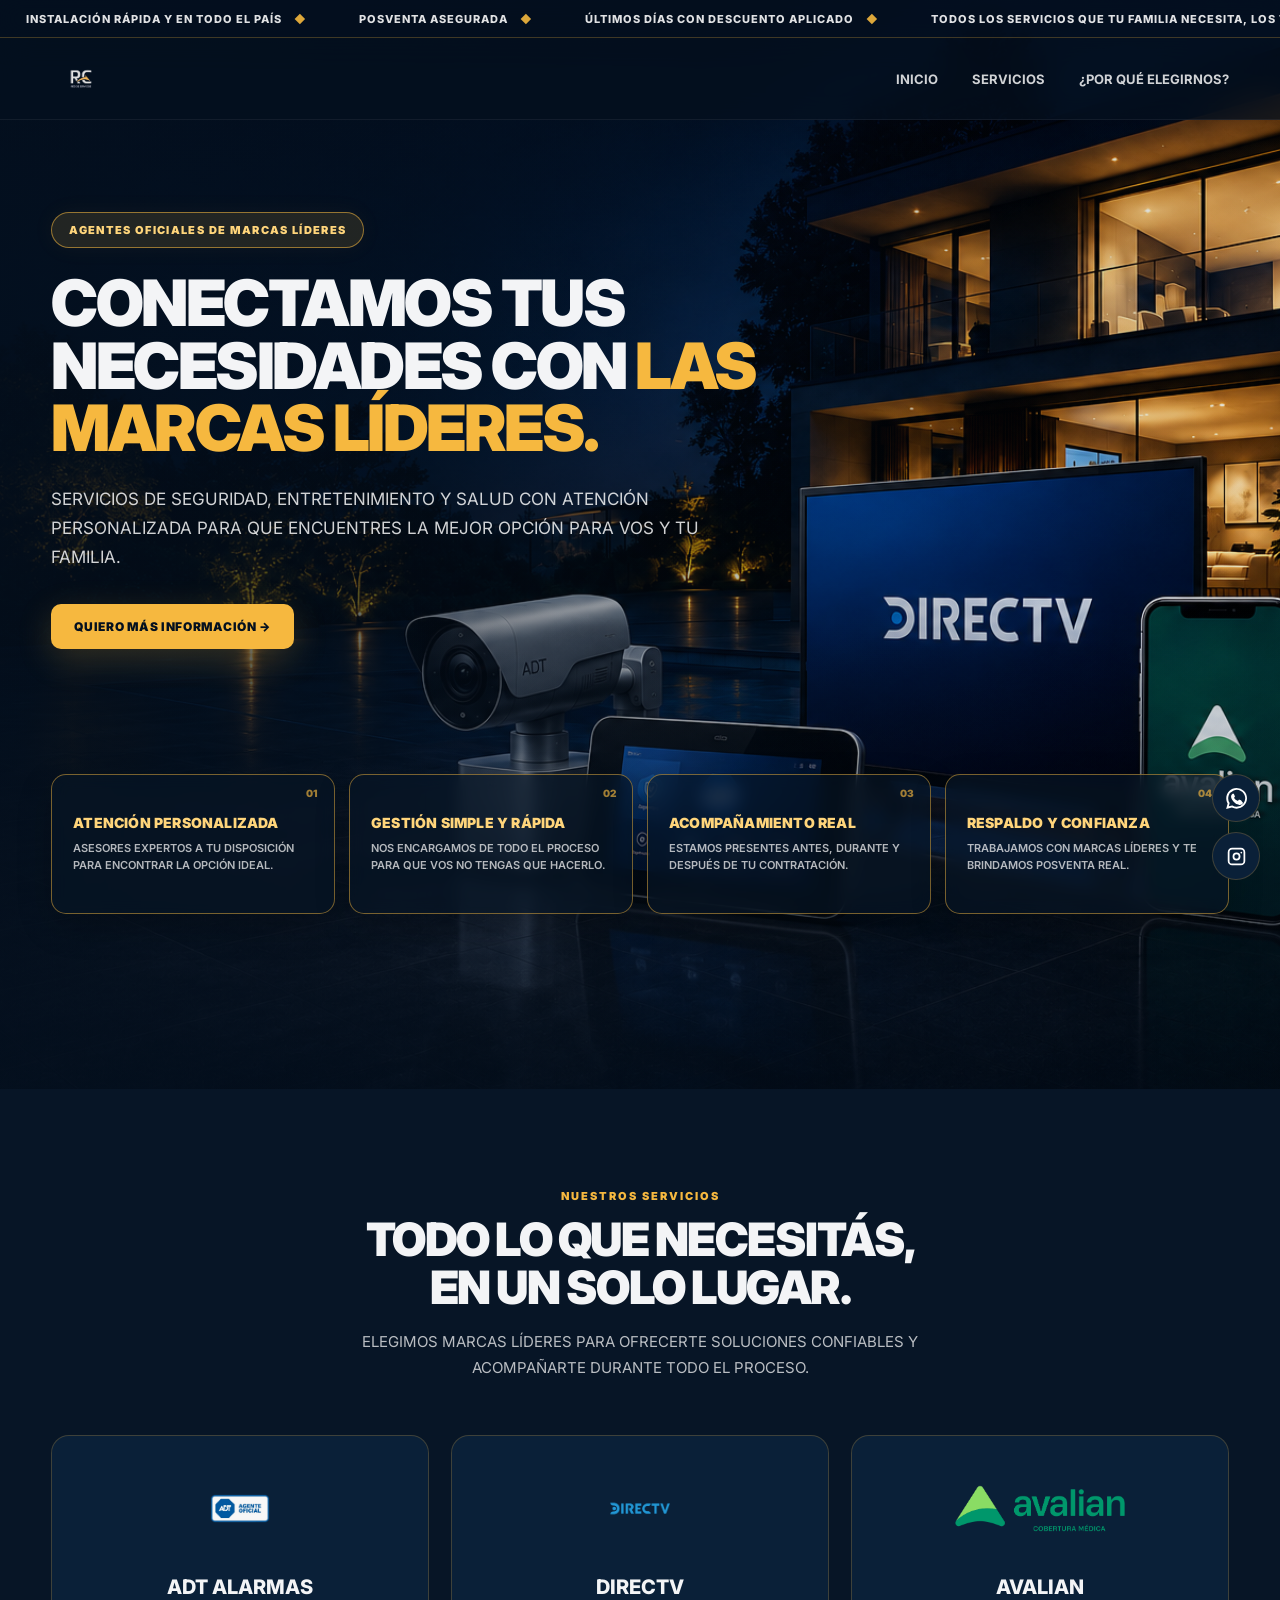
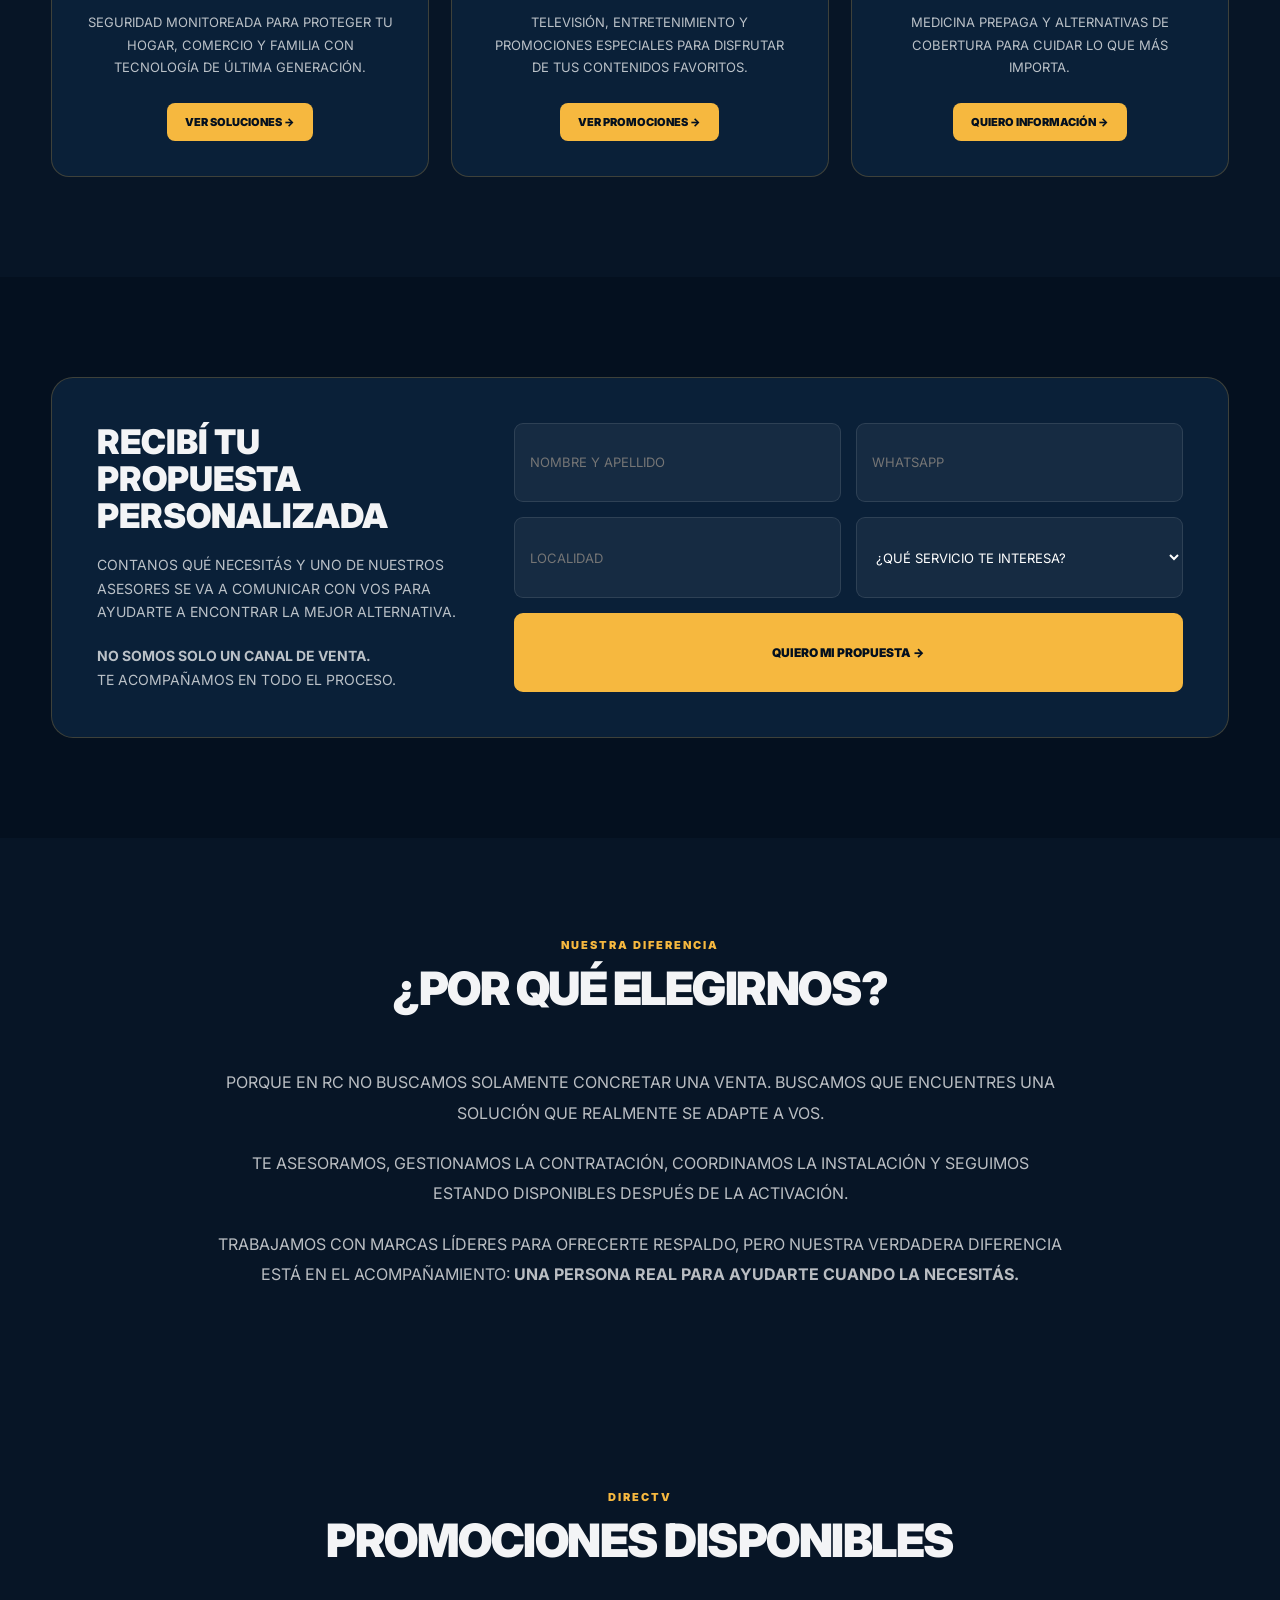
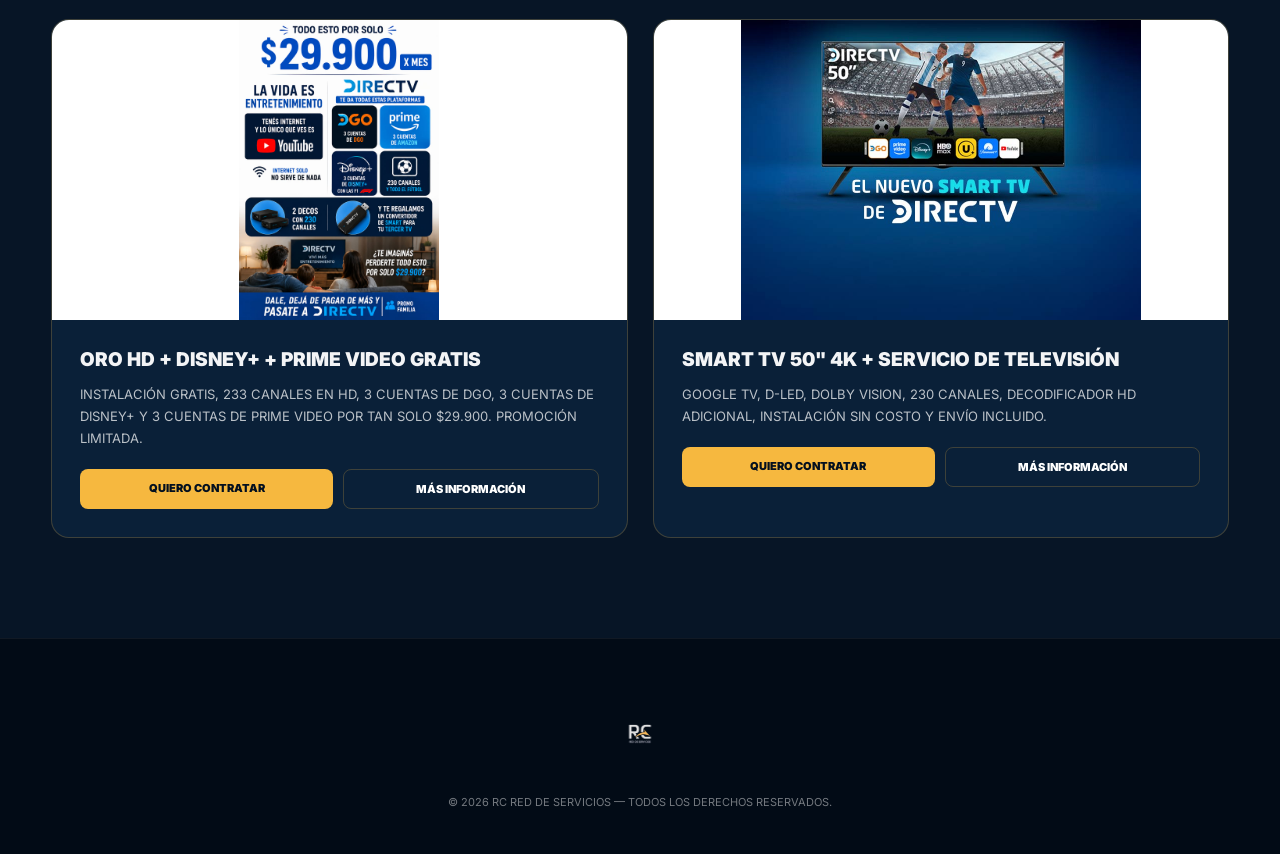
==== commit 39b70226: "Update index.html" ====
--- a/index.html
+++ b/index.html
@@ -1,4 +1,3 @@
-```html
 <!DOCTYPE html>
 <html lang="es">
 <head>
@@ -62,24 +61,28 @@
 
 
     /* =========================================================
-       BARRA SUPERIOR EN MOVIMIENTO
+       BARRA SUPERIOR
        ========================================================= */
 
     .top-marquee {
       position: fixed;
       top: 0;
       left: 0;
+
       width: 100%;
       height: 38px;
+
       z-index: 2000;
 
-      background: rgba(4, 16, 31, 0.72);
+      background: rgba(4, 16, 31, 0.78);
+
       backdrop-filter: blur(12px);
       -webkit-backdrop-filter: blur(12px);
 
       border-bottom: 1px solid rgba(246,184,63,0.25);
 
       overflow: hidden;
+
       display: flex;
       align-items: center;
     }
@@ -87,13 +90,16 @@
     .marquee-track {
       display: flex;
       width: max-content;
+
       animation: marquee 42s linear infinite;
+
       will-change: transform;
     }
 
     .marquee-content {
       display: flex;
       align-items: center;
+
       white-space: nowrap;
       flex-shrink: 0;
     }
@@ -103,28 +109,32 @@
       align-items: center;
       gap: 12px;
 
+      padding: 0 26px;
+
+      color: rgba(255,255,255,0.88);
+
       font-size: 11px;
       font-weight: 800;
+
       letter-spacing: 1px;
 
-      color: var(--text);
       text-transform: uppercase;
-
-      padding: 0 26px;
     }
 
     .marquee-item strong {
       color: var(--accent);
-      font-weight: 900;
     }
 
     .marquee-separator {
       color: var(--accent);
-      font-size: 13px;
+
+      font-size: 11px;
+
       opacity: 0.9;
     }
 
     @keyframes marquee {
+
       from {
         transform: translateX(0);
       }
@@ -132,6 +142,7 @@
       to {
         transform: translateX(-50%);
       }
+
     }
 
 
@@ -141,16 +152,19 @@
 
     header {
       position: fixed;
+
       top: 38px;
       left: 0;
+
       width: 100%;
-      height: 78px;
+      height: 82px;
 
       z-index: 1000;
 
-      background: rgba(4,16,31,0.82);
-      backdrop-filter: blur(14px);
-      -webkit-backdrop-filter: blur(14px);
+      background: rgba(4,16,31,0.76);
+
+      backdrop-filter: blur(15px);
+      -webkit-backdrop-filter: blur(15px);
 
       border-bottom: 1px solid rgba(255,255,255,0.06);
     }
@@ -158,6 +172,7 @@
     .header-inner {
       width: min(1180px, 92%);
       height: 100%;
+
       margin: auto;
 
       display: flex;
@@ -165,10 +180,33 @@
       justify-content: space-between;
     }
 
+    /* LOGO MÁS GRANDE */
+
+    .logo-link {
+      display: flex;
+      align-items: center;
+
+      height: 100%;
+
+      overflow: visible;
+    }
+
     .logo {
-      height: 48px;
       width: auto;
+      height: 64px;
+
+      max-width: 190px;
+
       object-fit: contain;
+
+      transform: scale(1.18);
+      transform-origin: left center;
+
+      transition: 0.25s ease;
+    }
+
+    .logo:hover {
+      transform: scale(1.24);
     }
 
     nav {
@@ -178,9 +216,10 @@
     }
 
     nav a {
+      color: rgba(255,255,255,0.82);
+
       font-size: 13px;
       font-weight: 700;
-      color: rgba(255,255,255,0.82);
 
       transition: 0.25s ease;
     }
@@ -195,90 +234,137 @@
        ========================================================= */
 
     .hero {
+      position: relative;
+
       min-height: 100vh;
-      padding-top: 116px;
+
+      padding-top: 120px;
 
       display: flex;
-      align-items: center;
-
-      position: relative;
+      align-items: flex-start;
+
       overflow: hidden;
 
+      /*
+        IMPORTANTE:
+        SE MANTIENE LA IMAGEN ORIGINAL
+        hero-fondo.png
+      */
+
       background-image:
+
         linear-gradient(
           90deg,
-          rgba(4,16,31,0.90) 0%,
-          rgba(4,16,31,0.68) 30%,
-          rgba(4,16,31,0.38) 55%,
-          rgba(4,16,31,0.16) 80%,
-          rgba(4,16,31,0.12) 100%
+          rgba(4,16,31,0.82) 0%,
+          rgba(4,16,31,0.58) 30%,
+          rgba(4,16,31,0.28) 58%,
+          rgba(4,16,31,0.10) 82%,
+          rgba(4,16,31,0.08) 100%
         ),
+
         url("hero-fondo.png");
 
       background-size: cover;
-      background-position: center;
+
+      background-position: center center;
+
       background-repeat: no-repeat;
     }
 
     .hero::after {
       content: "";
+
       position: absolute;
       inset: 0;
 
+      pointer-events: none;
+
       background:
+
         linear-gradient(
           180deg,
-          rgba(4,16,31,0.10),
-          transparent 45%,
-          rgba(4,16,31,0.45)
+          rgba(4,16,31,0.08) 0%,
+          transparent 55%,
+          rgba(4,16,31,0.42) 100%
         );
-
-      pointer-events: none;
     }
 
     .hero-inner {
       position: relative;
+
       z-index: 2;
 
       width: min(1180px, 92%);
+
       margin: auto;
 
-      padding: 80px 0 70px;
+      /*
+        MÁS ESPACIO PARA QUE LOS BLOQUES
+        QUEDEN ABAJO Y NO TAPEN LA IMAGEN
+      */
+
+      padding-top: 92px;
+      padding-bottom: 75px;
     }
 
     .hero-content {
       max-width: 780px;
     }
+
+
+    /* =========================================================
+       BADGE
+       ========================================================= */
 
     .hero-badge {
       display: inline-flex;
       align-items: center;
-      gap: 8px;
-
-      padding: 9px 15px;
-      margin-bottom: 22px;
+
+      padding: 10px 17px;
+
+      margin-bottom: 24px;
 
       border-radius: 999px;
 
-      background: rgba(246,184,63,0.14);
-      border: 1px solid rgba(246,184,63,0.45);
+      background: rgba(246,184,63,0.13);
+
+      border: 1px solid rgba(246,184,63,0.55);
 
       color: var(--accent-light);
 
       font-size: 11px;
-      font-weight: 800;
-      letter-spacing: 1.4px;
-    }
+
+      font-weight: 900;
+
+      letter-spacing: 1.35px;
+
+      /*
+        SIN GUIONES NI SEPARADORES
+      */
+
+      text-transform: uppercase;
+
+      box-shadow:
+        0 0 25px rgba(246,184,63,0.05);
+    }
+
+
+    /* =========================================================
+       HERO TÍTULO
+       ========================================================= */
 
     .hero h1 {
+      max-width: 850px;
+
+      margin-bottom: 25px;
+
       font-size: clamp(38px, 5vw, 70px);
+
       line-height: 0.98;
+
       font-weight: 900;
+
       letter-spacing: -2.5px;
-
-      max-width: 850px;
-
-      margin-bottom: 25px;
     }
 
     .hero h1 span {
@@ -288,116 +374,176 @@
     .hero-subtitle {
       max-width: 680px;
 
-      color: rgba(255,255,255,0.80);
+      margin-bottom: 32px;
+
+      color: rgba(255,255,255,0.82);
 
       font-size: 17px;
+
       line-height: 1.7;
-
-      margin-bottom: 32px;
     }
 
     .hero-button {
       display: inline-flex;
+
       align-items: center;
       justify-content: center;
+
       gap: 10px;
 
+      padding: 15px 23px;
+
+      border-radius: 10px;
+
       background: var(--accent);
+
       color: var(--bg-dark);
 
-      padding: 15px 23px;
-
-      border-radius: 10px;
-
       font-size: 12px;
+
       font-weight: 900;
+
       letter-spacing: 0.7px;
 
+      box-shadow:
+        0 10px 35px rgba(246,184,63,0.20);
+
       transition: 0.25s ease;
-
-      box-shadow: 0 10px 35px rgba(246,184,63,0.20);
     }
 
     .hero-button:hover {
       transform: translateY(-3px);
+
       background: var(--accent-light);
-      box-shadow: 0 15px 40px rgba(246,184,63,0.30);
+
+      box-shadow:
+        0 15px 40px rgba(246,184,63,0.30);
     }
 
 
     /* =========================================================
-       FEATURE BOXES
+       BLOQUES DE VALOR
+       MISMO LENGUAJE VISUAL DEL BADGE
        ========================================================= */
 
     .hero-features {
+
       display: grid;
-      grid-template-columns: repeat(4, 1fr);
+
+      grid-template-columns:
+        repeat(4, 1fr);
+
       gap: 14px;
 
-      margin-top: 58px;
+      /*
+        LOS BAJAMOS BASTANTE
+        PARA QUE NO TAPEN EL FONDO
+      */
+
+      margin-top: 125px;
+
+      width: 100%;
     }
 
     .feature-box {
+
       position: relative;
 
-      padding: 24px 20px;
-
-      min-height: 145px;
+      min-height: 140px;
+
+      padding: 25px 21px;
 
       display: flex;
+
       flex-direction: column;
+
       justify-content: center;
 
-      background: var(--accent);
+      /*
+        MISMO ESTILO DEL BADGE:
+        AZUL + TRANSPARENCIA + BORDE DORADO
+      */
+
+      background:
+        rgba(7,21,38,0.62);
+
+      border:
+        1px solid rgba(246,184,63,0.48);
 
       border-radius: 15px;
 
-      color: var(--bg-dark);
+      color: var(--text);
+
+      backdrop-filter: blur(8px);
+      -webkit-backdrop-filter: blur(8px);
 
       box-shadow:
-        0 14px 35px rgba(0,0,0,0.25),
-        0 0 30px rgba(246,184,63,0.08);
-
-      border: 1px solid rgba(255,255,255,0.18);
+        0 12px 35px rgba(0,0,0,0.20);
 
       transition:
         transform 0.25s ease,
+        border-color 0.25s ease,
+        background 0.25s ease,
         box-shadow 0.25s ease;
     }
 
     .feature-box:hover {
+
       transform: translateY(-7px);
 
+      background:
+        rgba(7,21,38,0.78);
+
+      border-color:
+        rgba(246,184,63,0.82);
+
       box-shadow:
-        0 20px 45px rgba(0,0,0,0.30),
-        0 0 40px rgba(246,184,63,0.22);
+        0 18px 45px rgba(0,0,0,0.30),
+        0 0 28px rgba(246,184,63,0.08);
     }
 
     .feature-number {
+
       position: absolute;
+
       top: 12px;
       right: 16px;
 
+      color: var(--accent);
+
       font-size: 10px;
+
       font-weight: 900;
 
-      opacity: 0.35;
+      opacity: 0.65;
     }
 
     .feature-box h3 {
+
+      margin-bottom: 9px;
+
+      color: var(--accent-light);
+
       font-size: 14px;
+
       font-weight: 900;
 
-      margin-bottom: 8px;
+      letter-spacing: 0.2px;
+
+      text-transform: uppercase;
     }
 
     .feature-box p {
+
+      color: rgba(255,255,255,0.70);
+
       font-size: 11px;
+
       line-height: 1.55;
 
       font-weight: 600;
 
-      opacity: 0.78;
+      text-transform: uppercase;
     }
 
 
@@ -411,36 +557,44 @@
 
     .section-inner {
       width: min(1180px, 92%);
+
       margin: auto;
     }
 
     .section-title {
       text-align: center;
+
       margin-bottom: 55px;
     }
 
     .section-title .eyebrow {
+
       display: block;
 
+      margin-bottom: 12px;
+
       color: var(--accent);
 
       font-size: 11px;
+
       font-weight: 900;
 
       letter-spacing: 2px;
-
-      margin-bottom: 12px;
     }
 
     .section-title h2 {
+
       font-size: clamp(30px, 4vw, 46px);
+
       line-height: 1.05;
 
       font-weight: 900;
+
       letter-spacing: -1.5px;
     }
 
     .section-title p {
+
       max-width: 650px;
 
       margin: 18px auto 0;
@@ -448,6 +602,7 @@
       color: var(--text-soft);
 
       font-size: 15px;
+
       line-height: 1.7;
     }
 
@@ -461,33 +616,43 @@
     }
 
     .services-grid {
+
       display: grid;
-      grid-template-columns: repeat(3, 1fr);
+
+      grid-template-columns:
+        repeat(3, 1fr);
+
       gap: 22px;
     }
 
     .service-card {
+
+      padding: 35px;
+
+      text-align: center;
+
       background: var(--bg-card);
 
       border: 1px solid var(--border);
 
       border-radius: 18px;
 
-      padding: 35px;
-
-      text-align: center;
-
       transition: 0.25s ease;
     }
 
     .service-card:hover {
+
       transform: translateY(-6px);
-      border-color: var(--border-hover);
-
-      box-shadow: 0 20px 45px rgba(0,0,0,0.20);
+
+      border-color:
+        var(--border-hover);
+
+      box-shadow:
+        0 20px 45px rgba(0,0,0,0.20);
     }
 
     .service-card img {
+
       width: 170px;
       height: 75px;
 
@@ -497,22 +662,27 @@
     }
 
     .service-card h3 {
+
+      margin-bottom: 12px;
+
       font-size: 20px;
+
       font-weight: 800;
-
-      margin-bottom: 12px;
     }
 
     .service-card p {
+
+      margin-bottom: 25px;
+
       color: var(--text-soft);
 
       font-size: 13px;
+
       line-height: 1.7;
-
-      margin-bottom: 25px;
     }
 
     .service-button {
+
       display: inline-flex;
 
       padding: 12px 18px;
@@ -520,16 +690,20 @@
       border-radius: 8px;
 
       background: var(--accent);
+
       color: var(--bg-dark);
 
       font-size: 11px;
+
       font-weight: 900;
 
       transition: 0.25s ease;
     }
 
     .service-button:hover {
+
       background: var(--accent-light);
+
       transform: translateY(-2px);
     }
 
@@ -543,83 +717,104 @@
     }
 
     .proposal-box {
+
       display: grid;
+
       grid-template-columns: 1fr 1.8fr;
+
       gap: 45px;
 
+      padding: 45px;
+
       background: var(--bg-card);
 
       border: 1px solid var(--border);
 
       border-radius: 22px;
-
-      padding: 45px;
     }
 
     .proposal-info h2 {
+
+      margin-bottom: 18px;
+
       font-size: 34px;
+
+      line-height: 1.1;
+
       font-weight: 900;
-
-      line-height: 1.1;
-
-      margin-bottom: 18px;
     }
 
     .proposal-info p {
+
       color: var(--text-soft);
 
+      font-size: 14px;
+
       line-height: 1.7;
-      font-size: 14px;
     }
 
     .proposal-form {
+
       display: grid;
-      grid-template-columns: 1fr 1fr;
+
+      grid-template-columns:
+        1fr 1fr;
+
       gap: 15px;
     }
 
     .proposal-form input,
     .proposal-form select {
+
       width: 100%;
 
-      background: rgba(255,255,255,0.05);
-
-      border: 1px solid rgba(255,255,255,0.10);
+      padding: 14px 15px;
+
+      outline: none;
+
+      background:
+        rgba(255,255,255,0.05);
+
+      border:
+        1px solid rgba(255,255,255,0.10);
 
       border-radius: 9px;
 
-      padding: 14px 15px;
-
       color: white;
-
-      outline: none;
 
       font-size: 13px;
     }
 
     .proposal-form input:focus,
     .proposal-form select:focus {
-      border-color: var(--accent);
+
+      border-color:
+        var(--accent);
     }
 
     .proposal-form select option {
+
       background: var(--bg-dark);
+
       color: white;
     }
 
     .proposal-form button {
+
       grid-column: 1 / -1;
 
+      padding: 15px;
+
       border: none;
 
-      padding: 15px;
-
       border-radius: 9px;
 
       background: var(--accent);
+
       color: var(--bg-dark);
 
       font-size: 12px;
+
       font-weight: 900;
 
       cursor: pointer;
@@ -628,7 +823,9 @@
     }
 
     .proposal-form button:hover {
+
       background: var(--accent-light);
+
       transform: translateY(-2px);
     }
 
@@ -642,16 +839,20 @@
     }
 
     .why-content {
+
       max-width: 850px;
+
       margin: auto;
 
       text-align: center;
     }
 
     .why-content p {
+
       color: var(--text-soft);
 
       font-size: 16px;
+
       line-height: 1.9;
     }
 
@@ -661,79 +862,104 @@
        ========================================================= */
 
     #adt {
+
       display: none;
+
       background: var(--bg-dark);
     }
 
     .location-selector {
+
       display: flex;
+
       justify-content: center;
+
       gap: 12px;
 
       margin-bottom: 40px;
     }
 
     .location-button {
-      border: 1px solid var(--border);
+
+      padding: 13px 20px;
+
+      border:
+        1px solid var(--border);
+
+      border-radius: 9px;
 
       background: var(--bg-card);
+
       color: white;
 
-      padding: 13px 20px;
-
-      border-radius: 9px;
+      font-size: 12px;
+
+      font-weight: 800;
 
       cursor: pointer;
-
-      font-size: 12px;
-      font-weight: 800;
 
       transition: 0.25s ease;
     }
 
     .location-button:hover,
     .location-button.active {
+
       background: var(--accent);
+
       color: var(--bg-dark);
-      border-color: var(--accent);
+
+      border-color:
+        var(--accent);
     }
 
     .adt-products {
+
       display: grid;
-      grid-template-columns: repeat(2, 1fr);
+
+      grid-template-columns:
+        repeat(2, 1fr);
+
       gap: 22px;
     }
 
     .product-card {
+
+      overflow: hidden;
+
       background: var(--bg-card);
 
-      border: 1px solid var(--border);
+      border:
+        1px solid var(--border);
 
       border-radius: 18px;
 
-      overflow: hidden;
-
       transition: 0.25s ease;
     }
 
     .product-card:hover {
+
       transform: translateY(-5px);
-      border-color: var(--border-hover);
+
+      border-color:
+        var(--border-hover);
     }
 
     .product-image {
+
       height: 270px;
 
-      background: white;
-
       display: flex;
+
       align-items: center;
       justify-content: center;
 
+      background: white;
+
       cursor: zoom-in;
     }
 
     .product-image img {
+
       width: 100%;
       height: 100%;
 
@@ -741,147 +967,182 @@
     }
 
     .product-info {
+
       padding: 27px;
     }
 
     .product-info h3 {
+
+      margin-bottom: 10px;
+
       font-size: 20px;
+
       font-weight: 900;
-
-      margin-bottom: 10px;
     }
 
     .product-info p {
+
+      margin-bottom: 18px;
+
       color: var(--text-soft);
 
       font-size: 13px;
+
       line-height: 1.65;
-
-      margin-bottom: 18px;
     }
 
     .product-buttons {
+
       display: flex;
+
       gap: 10px;
     }
 
     .product-buttons a {
+
       flex: 1;
 
+      padding: 12px;
+
+      border-radius: 8px;
+
       text-align: center;
 
-      padding: 12px;
-
-      border-radius: 8px;
-
       font-size: 11px;
+
       font-weight: 900;
     }
 
     .buy-button {
+
       background: var(--accent);
+
       color: var(--bg-dark);
     }
 
     .info-button {
-      border: 1px solid var(--border);
+
+      border:
+        1px solid var(--border);
+
       color: white;
     }
 
 
     /* =========================================================
-       FAQ ADT
+       FAQ
        ========================================================= */
 
     #adt-faq {
+
       display: none;
 
       margin-top: 75px;
     }
 
     .faq-header {
+
       max-width: 780px;
-      margin: 0 auto 35px;
+
+      margin:
+        0 auto 35px;
 
       text-align: center;
     }
 
     .faq-header h2 {
+
+      margin-bottom: 15px;
+
       font-size: clamp(27px, 4vw, 40px);
 
       line-height: 1.1;
+
       font-weight: 900;
-
-      margin-bottom: 15px;
     }
 
     .faq-header p {
+
       color: var(--text-soft);
 
       font-size: 14px;
+
       line-height: 1.7;
     }
 
     .faq-list {
+
       max-width: 900px;
+
       margin: auto;
 
       display: flex;
+
       flex-direction: column;
+
       gap: 10px;
     }
 
     .faq-item {
+
+      overflow: hidden;
+
       background: var(--bg-card);
 
-      border: 1px solid var(--border);
+      border:
+        1px solid var(--border);
 
       border-radius: 12px;
-
-      overflow: hidden;
     }
 
     .faq-question {
+
       width: 100%;
 
       display: flex;
+
       align-items: center;
+
       justify-content: space-between;
 
       gap: 20px;
 
+      padding: 20px;
+
       border: none;
 
       background: transparent;
 
       color: white;
 
-      padding: 20px;
-
       text-align: left;
 
+      font-size: 13px;
+
+      font-weight: 800;
+
       cursor: pointer;
+    }
+
+    .faq-question span {
+
+      color: var(--accent);
+
+      font-size: 20px;
+
+      transition: transform 0.25s ease;
+    }
+
+    .faq-answer {
+
+      display: none;
+
+      padding: 0 20px 20px;
+
+      color: var(--text-soft);
 
       font-size: 13px;
-      font-weight: 800;
-    }
-
-    .faq-question span {
-      color: var(--accent);
-
-      font-size: 20px;
-
-      transition: transform 0.25s ease;
-    }
-
-    .faq-answer {
-      display: none;
-
-      padding: 0 20px 20px;
-
-      color: var(--text-soft);
-
-      font-size: 13px;
+
       line-height: 1.75;
     }
 
@@ -899,6 +1160,7 @@
        ========================================================= */
 
     .new-equipment {
+
       max-width: 900px;
 
       margin: 55px auto 0;
@@ -907,30 +1169,36 @@
 
       border-radius: 18px;
 
-      background: linear-gradient(
-        135deg,
-        rgba(246,184,63,0.16),
-        rgba(246,184,63,0.04)
-      );
-
-      border: 1px solid rgba(246,184,63,0.35);
+      background:
+        linear-gradient(
+          135deg,
+          rgba(246,184,63,0.16),
+          rgba(246,184,63,0.04)
+        );
+
+      border:
+        1px solid rgba(246,184,63,0.35);
 
       text-align: center;
     }
 
     .new-equipment h3 {
+
+      margin-bottom: 10px;
+
       color: var(--accent);
 
       font-size: 23px;
+
       font-weight: 900;
-
-      margin-bottom: 10px;
     }
 
     .new-equipment p {
+
       color: var(--text-soft);
 
       font-size: 13px;
+
       line-height: 1.7;
     }
 
@@ -944,34 +1212,43 @@
     }
 
     .directv-grid {
+
       display: grid;
-      grid-template-columns: repeat(2, 1fr);
+
+      grid-template-columns:
+        repeat(2, 1fr);
+
       gap: 25px;
     }
 
     .directv-card {
+
+      overflow: hidden;
+
       background: var(--bg-card);
 
-      border: 1px solid var(--border);
+      border:
+        1px solid var(--border);
 
       border-radius: 18px;
-
-      overflow: hidden;
     }
 
     .directv-image {
+
       height: 300px;
 
-      background: white;
-
       display: flex;
+
       align-items: center;
       justify-content: center;
 
+      background: white;
+
       cursor: zoom-in;
     }
 
     .directv-image img {
+
       width: 100%;
       height: 100%;
 
@@ -979,40 +1256,49 @@
     }
 
     .directv-info {
+
       padding: 28px;
     }
 
     .directv-info h3 {
+
+      margin-bottom: 12px;
+
       font-size: 19px;
+
       font-weight: 900;
-
-      margin-bottom: 12px;
     }
 
     .directv-info p {
+
+      margin-bottom: 20px;
+
       color: var(--text-soft);
 
       font-size: 13px;
+
       line-height: 1.7;
-
-      margin-bottom: 20px;
     }
 
     .directv-buttons {
+
       display: flex;
+
       gap: 10px;
     }
 
     .directv-buttons a {
+
       flex: 1;
 
+      padding: 12px;
+
+      border-radius: 8px;
+
       text-align: center;
 
-      padding: 12px;
-
-      border-radius: 8px;
-
       font-size: 11px;
+
       font-weight: 900;
     }
 
@@ -1022,33 +1308,49 @@
        ========================================================= */
 
     footer {
-      padding: 45px 0;
+
+      padding: 60px 0 45px;
 
       background: #020b16;
 
-      border-top: 1px solid rgba(255,255,255,0.06);
+      border-top:
+        1px solid rgba(255,255,255,0.06);
 
       text-align: center;
     }
 
+    /* LOGO DEL FOOTER MÁS GRANDE */
+
     footer img {
-      height: 42px;
-
-      margin-bottom: 18px;
+
+      width: auto;
+
+      height: 70px;
+
+      max-width: 220px;
+
+      object-fit: contain;
+
+      transform: scale(1.15);
+
+      margin-bottom: 22px;
     }
 
     footer p {
-      color: rgba(255,255,255,0.45);
+
+      color:
+        rgba(255,255,255,0.45);
 
       font-size: 11px;
     }
 
 
     /* =========================================================
-       REDES SOCIALES FLOTANTES
+       REDES
        ========================================================= */
 
     .socials {
+
       position: fixed;
 
       right: 20px;
@@ -1057,35 +1359,45 @@
       z-index: 1500;
 
       display: flex;
+
       flex-direction: column;
+
       gap: 10px;
     }
 
     .social-button {
+
       width: 48px;
       height: 48px;
 
-      border-radius: 50%;
-
       display: flex;
+
       align-items: center;
       justify-content: center;
 
+      border-radius: 50%;
+
       background: var(--bg-card);
 
-      border: 1px solid var(--border);
+      border:
+        1px solid var(--border);
 
       transition: 0.25s ease;
     }
 
     .social-button:hover {
+
       transform: translateY(-4px);
-      border-color: var(--accent);
+
+      border-color:
+        var(--accent);
     }
 
     .social-button svg {
+
       width: 21px;
       height: 21px;
+
       fill: white;
     }
 
@@ -1095,57 +1407,66 @@
        ========================================================= */
 
     .modal-overlay {
+
       display: none;
 
       position: fixed;
+
       inset: 0;
 
       z-index: 3000;
+
+      align-items: center;
+      justify-content: center;
+
+      padding: 20px;
 
       background: rgba(0,0,0,0.82);
 
       backdrop-filter: blur(8px);
       -webkit-backdrop-filter: blur(8px);
+    }
+
+    .modal-overlay.active {
+      display: flex;
+    }
+
+    .modal {
+
+      position: relative;
+
+      width: min(950px,100%);
+
+      max-height: 90vh;
+
+      overflow-y: auto;
+
+      display: grid;
+
+      grid-template-columns: 1fr 1fr;
+
+      background: var(--bg-card);
+
+      border:
+        1px solid var(--border);
+
+      border-radius: 20px;
+    }
+
+    .modal-image {
+
+      min-height: 450px;
+
+      display: flex;
 
       align-items: center;
       justify-content: center;
 
-      padding: 20px;
-    }
-
-    .modal-overlay.active {
-      display: flex;
-    }
-
-    .modal {
-      width: min(950px, 100%);
-      max-height: 90vh;
-
-      overflow-y: auto;
-
-      background: var(--bg-card);
-
-      border: 1px solid var(--border);
-
-      border-radius: 20px;
-
-      display: grid;
-      grid-template-columns: 1fr 1fr;
-
-      position: relative;
-    }
-
-    .modal-image {
       background: white;
-
-      min-height: 450px;
-
-      display: flex;
-      align-items: center;
-      justify-content: center;
     }
 
     .modal-image img {
+
       width: 100%;
       height: 100%;
 
@@ -1153,73 +1474,89 @@
     }
 
     .modal-content {
+
       padding: 40px;
     }
 
     .modal-content .category {
+
+      margin-bottom: 10px;
+
       color: var(--accent);
 
       font-size: 10px;
+
       font-weight: 900;
 
       letter-spacing: 1.5px;
+    }
+
+    .modal-content h2 {
+
+      margin-bottom: 15px;
+
+      font-size: 30px;
+
+      font-weight: 900;
+    }
+
+    .modal-content p {
+
+      margin-bottom: 20px;
+
+      color: var(--text-soft);
+
+      font-size: 13px;
+
+      line-height: 1.7;
+    }
+
+    .includes-title {
 
       margin-bottom: 10px;
-    }
-
-    .modal-content h2 {
-      font-size: 30px;
+
+      font-size: 12px;
+
       font-weight: 900;
-
-      margin-bottom: 15px;
-    }
-
-    .modal-content p {
+    }
+
+    .includes-list {
+
+      padding-left: 18px;
+
+      margin-bottom: 25px;
+
       color: var(--text-soft);
 
-      font-size: 13px;
-      line-height: 1.7;
-
-      margin-bottom: 20px;
-    }
-
-    .includes-title {
       font-size: 12px;
+
+      line-height: 1.8;
+    }
+
+    .modal-actions {
+
+      display: flex;
+
+      gap: 10px;
+    }
+
+    .modal-actions a {
+
+      flex: 1;
+
+      padding: 13px;
+
+      border-radius: 8px;
+
+      text-align: center;
+
+      font-size: 11px;
+
       font-weight: 900;
-
-      margin-bottom: 10px;
-    }
-
-    .includes-list {
-      padding-left: 18px;
-
-      color: var(--text-soft);
-
-      font-size: 12px;
-      line-height: 1.8;
-
-      margin-bottom: 25px;
-    }
-
-    .modal-actions {
-      display: flex;
-      gap: 10px;
-    }
-
-    .modal-actions a {
-      flex: 1;
-
-      text-align: center;
-
-      padding: 13px;
-
-      border-radius: 8px;
-
-      font-size: 11px;
-      font-weight: 900;
     }
 
     .modal-close {
+
       position: absolute;
 
       top: 14px;
@@ -1230,15 +1567,17 @@
 
       border-radius: 50%;
 
-      border: 1px solid rgba(255,255,255,0.15);
-
-      background: rgba(0,0,0,0.35);
+      border:
+        1px solid rgba(255,255,255,0.15);
+
+      background:
+        rgba(0,0,0,0.35);
 
       color: white;
 
+      font-size: 18px;
+
       cursor: pointer;
-
-      font-size: 18px;
     }
 
 
@@ -1247,20 +1586,22 @@
        ========================================================= */
 
     .lightbox {
+
       display: none;
 
       position: fixed;
+
       inset: 0;
 
       z-index: 4000;
-
-      background: rgba(0,0,0,0.92);
 
       align-items: center;
       justify-content: center;
 
       padding: 30px;
 
+      background: rgba(0,0,0,0.92);
+
       cursor: zoom-out;
     }
 
@@ -1269,6 +1610,7 @@
     }
 
     .lightbox img {
+
       max-width: 95%;
       max-height: 90vh;
 
@@ -1277,7 +1619,7 @@
 
 
     /* =========================================================
-       RESPONSIVE
+       TABLET
        ========================================================= */
 
     @media (max-width: 950px) {
@@ -1291,7 +1633,10 @@
       }
 
       .hero-features {
-        grid-template-columns: repeat(2, 1fr);
+        grid-template-columns:
+          repeat(2,1fr);
+
+        margin-top: 90px;
       }
 
       .services-grid {
@@ -1317,6 +1662,10 @@
     }
 
 
+    /* =========================================================
+       CELULAR
+       ========================================================= */
+
     @media (max-width: 650px) {
 
       .top-marquee {
@@ -1324,14 +1673,19 @@
       }
 
       .marquee-item {
+
+        padding: 0 18px;
+
         font-size: 9px;
+
         letter-spacing: 0.7px;
-        padding: 0 18px;
       }
 
       header {
+
         top: 34px;
-        height: 68px;
+
+        height: 70px;
       }
 
       .header-inner {
@@ -1339,95 +1693,144 @@
       }
 
       .logo {
-        height: 38px;
+
+        height: 52px;
+
+        max-width: 145px;
+
+        transform: scale(1.08);
       }
 
+      .logo:hover {
+        transform: scale(1.08);
+      }
+
       nav {
+
         gap: 11px;
       }
 
       nav a {
+
         font-size: 9px;
       }
 
       .hero {
-        padding-top: 102px;
+
+        min-height: auto;
+
+        padding-top: 104px;
 
         background-image:
+
           linear-gradient(
             90deg,
-            rgba(4,16,31,0.86),
-            rgba(4,16,31,0.55)
+            rgba(4,16,31,0.84),
+            rgba(4,16,31,0.54)
           ),
+
           url("hero-fondo.png");
 
-        background-position: center;
+        background-position:
+          center center;
       }
 
       .hero-inner {
-        padding: 65px 0 50px;
+
+        padding-top: 65px;
+
+        padding-bottom: 55px;
       }
 
       .hero h1 {
+
         font-size: 40px;
+
         letter-spacing: -1.5px;
       }
 
       .hero-subtitle {
+
         font-size: 14px;
       }
 
+      /*
+        EN CELULAR TAMBIÉN LOS BAJAMOS
+      */
+
       .hero-features {
+
         grid-template-columns: 1fr;
+
         gap: 11px;
 
-        margin-top: 40px;
+        margin-top: 75px;
       }
 
       .feature-box {
+
         min-height: 115px;
+
         padding: 20px;
       }
 
       section {
+
         padding: 75px 0;
       }
 
       .proposal-box {
+
         padding: 25px 20px;
       }
 
       .proposal-form {
+
         grid-template-columns: 1fr;
       }
 
       .proposal-form button {
+
         grid-column: auto;
       }
 
       .location-selector {
+
         flex-direction: column;
       }
 
       .location-button {
+
         width: 100%;
       }
 
       .product-buttons,
       .directv-buttons,
       .modal-actions {
+
         flex-direction: column;
       }
 
+      footer img {
+
+        height: 60px;
+
+        transform: scale(1.08);
+      }
+
       .socials {
+
         right: 12px;
+
         bottom: 12px;
       }
 
       .social-button {
+
         width: 43px;
         height: 43px;
       }
+
     }
 
   </style>
@@ -1438,12 +1841,13 @@
 
 
   <!-- =========================================================
-       BARRA SUPERIOR
+       BARRA SUPERIOR EN MOVIMIENTO
        ========================================================= -->
 
   <div class="top-marquee">
 
     <div class="marquee-track">
+
 
       <div class="marquee-content">
 
@@ -1478,12 +1882,12 @@
         </div>
 
         <div class="marquee-item">
-          TE ACOMPAÑAMOS ANTES, DURANTE Y DESPUÉS DE LA CONTRATACIÓN
+          TE ACOMPAÑAMOS ANTES, DURANTE Y DESPUÉS
           <span class="marquee-separator">◆</span>
         </div>
 
         <div class="marquee-item">
-          MARCAS LÍDERES + ASESORAMIENTO REAL
+          MARCAS LÍDERES Y ASESORAMIENTO REAL
           <span class="marquee-separator">◆</span>
         </div>
 
@@ -1500,8 +1904,6 @@
       </div>
 
 
-      <!-- REPETICIÓN PARA MOVIMIENTO CONTINUO -->
-
       <div class="marquee-content">
 
         <div class="marquee-item">
@@ -1535,12 +1937,12 @@
         </div>
 
         <div class="marquee-item">
-          TE ACOMPAÑAMOS ANTES, DURANTE Y DESPUÉS DE LA CONTRATACIÓN
+          TE ACOMPAÑAMOS ANTES, DURANTE Y DESPUÉS
           <span class="marquee-separator">◆</span>
         </div>
 
         <div class="marquee-item">
-          MARCAS LÍDERES + ASESORAMIENTO REAL
+          MARCAS LÍDERES Y ASESORAMIENTO REAL
           <span class="marquee-separator">◆</span>
         </div>
 
@@ -1570,14 +1972,35 @@
 
     <div class="header-inner">
 
-      <a href="#inicio" onclick="goHome()">
-        <img src="logo%20rc.png" class="logo" alt="RC Red de Servicios">
+      <a
+        href="#inicio"
+        onclick="goHome()"
+        class="logo-link"
+      >
+
+        <img
+          src="logo%20rc.png"
+          class="logo"
+          alt="RC Red de Servicios"
+        >
+
       </a>
 
+
       <nav>
-        <a href="#inicio">INICIO</a>
-        <a href="#servicios">SERVICIOS</a>
-        <a href="#por-que-elegirnos">¿POR QUÉ ELEGIRNOS?</a>
+
+        <a href="#inicio">
+          INICIO
+        </a>
+
+        <a href="#servicios">
+          SERVICIOS
+        </a>
+
+        <a href="#por-que-elegirnos">
+          ¿POR QUÉ ELEGIRNOS?
+        </a>
+
       </nav>
 
     </div>
@@ -1590,41 +2013,74 @@
        HERO
        ========================================================= -->
 
-  <section class="hero" id="inicio">
+  <section
+    class="hero"
+    id="inicio"
+  >
 
     <div class="hero-inner">
 
+
       <div class="hero-content">
 
+
+        <!-- BADGE -->
+
         <div class="hero-badge">
-          AGENTES OFICIALES / DE MARCAS LÍDERES
+          AGENTES OFICIALES DE MARCAS LÍDERES
         </div>
 
+
+        <!-- TÍTULO -->
+
         <h1>
+
           CONECTAMOS TUS NECESIDADES CON
-          <span>LAS MARCAS LÍDERES.</span>
+
+          <span>
+            LAS MARCAS LÍDERES.
+          </span>
+
         </h1>
 
+
         <p class="hero-subtitle">
-          Servicios de seguridad, entretenimiento y salud con atención personalizada para que encuentres la mejor opción para vos y tu familia.
+
+          SERVICIOS DE SEGURIDAD, ENTRETENIMIENTO Y SALUD CON ATENCIÓN PERSONALIZADA PARA QUE ENCUENTRES LA MEJOR OPCIÓN PARA VOS Y TU FAMILIA.
+
         </p>
 
-        <a href="#servicios" class="hero-button">
+
+        <a
+          href="#servicios"
+          class="hero-button"
+        >
+
           QUIERO MÁS INFORMACIÓN →
+
         </a>
 
+
       </div>
 
 
-      <!-- FEATURE BOXES -->
+
+      <!-- =====================================================
+           BLOQUES DE VALOR
+           ===================================================== -->
 
       <div class="hero-features">
 
+
         <div class="feature-box">
 
-          <span class="feature-number">01</span>
-
-          <h3>ATENCIÓN PERSONALIZADA</h3>
+          <span class="feature-number">
+            01
+          </span>
+
+          <h3>
+            ATENCIÓN PERSONALIZADA
+          </h3>
 
           <p>
             ASESORES EXPERTOS A TU DISPOSICIÓN PARA ENCONTRAR LA OPCIÓN IDEAL.
@@ -1635,9 +2091,13 @@
 
         <div class="feature-box">
 
-          <span class="feature-number">02</span>
-
-          <h3>GESTIÓN SIMPLE Y RÁPIDA</h3>
+          <span class="feature-number">
+            02
+          </span>
+
+          <h3>
+            GESTIÓN SIMPLE Y RÁPIDA
+          </h3>
 
           <p>
             NOS ENCARGAMOS DE TODO EL PROCESO PARA QUE VOS NO TENGAS QUE HACERLO.
@@ -1648,9 +2108,13 @@
 
         <div class="feature-box">
 
-          <span class="feature-number">03</span>
-
-          <h3>ACOMPAÑAMIENTO REAL</h3>
+          <span class="feature-number">
+            03
+          </span>
+
+          <h3>
+            ACOMPAÑAMIENTO REAL
+          </h3>
 
           <p>
             ESTAMOS PRESENTES ANTES, DURANTE Y DESPUÉS DE TU CONTRATACIÓN.
@@ -1661,9 +2125,13 @@
 
         <div class="feature-box">
 
-          <span class="feature-number">04</span>
-
-          <h3>RESPALDO Y CONFIANZA</h3>
+          <span class="feature-number">
+            04
+          </span>
+
+          <h3>
+            RESPALDO Y CONFIANZA
+          </h3>
 
           <p>
             TRABAJAMOS CON MARCAS LÍDERES Y TE BRINDAMOS POSVENTA REAL.
@@ -1671,6 +2139,7 @@
 
         </div>
 
+
       </div>
 
     </div>
@@ -1687,22 +2156,27 @@
 
     <div class="section-inner">
 
+
       <div class="section-title">
 
-        <span class="eyebrow">NUESTROS SERVICIOS</span>
+        <span class="eyebrow">
+          NUESTROS SERVICIOS
+        </span>
 
         <h2>
-          TODO LO QUE NECESITÁS,<br>
+          TODO LO QUE NECESITÁS,
+          <br>
           EN UN SOLO LUGAR.
         </h2>
 
         <p>
-          Elegimos marcas líderes para ofrecerte soluciones confiables y acompañarte durante todo el proceso.
+          ELEGIMOS MARCAS LÍDERES PARA OFRECERTE SOLUCIONES CONFIABLES Y ACOMPAÑARTE DURANTE TODO EL PROCESO.
         </p>
 
       </div>
 
 
+
       <div class="services-grid">
 
 
@@ -1710,58 +2184,88 @@
 
         <div class="service-card">
 
-          <img src="logo%20adt.png" alt="ADT Alarmas">
-
-          <h3>ADT ALARMAS</h3>
+          <img
+            src="logo%20adt.png"
+            alt="ADT Alarmas"
+          >
+
+          <h3>
+            ADT ALARMAS
+          </h3>
 
           <p>
-            Seguridad monitoreada para proteger tu hogar, comercio y familia con tecnología de última generación.
+            SEGURIDAD MONITOREADA PARA PROTEGER TU HOGAR, COMERCIO Y FAMILIA CON TECNOLOGÍA DE ÚLTIMA GENERACIÓN.
           </p>
 
-          <a href="javascript:void(0)" class="service-button" onclick="showADT()">
+          <a
+            href="javascript:void(0)"
+            class="service-button"
+            onclick="showADT()"
+          >
             VER SOLUCIONES →
           </a>
 
         </div>
 
 
+
         <!-- DIRECTV -->
 
         <div class="service-card">
 
-          <img src="logo%20directv.png" alt="DIRECTV">
-
-          <h3>DIRECTV</h3>
+          <img
+            src="logo%20directv.png"
+            alt="DIRECTV"
+          >
+
+          <h3>
+            DIRECTV
+          </h3>
 
           <p>
-            Televisión, entretenimiento y promociones especiales para disfrutar de tus contenidos favoritos.
+            TELEVISIÓN, ENTRETENIMIENTO Y PROMOCIONES ESPECIALES PARA DISFRUTAR DE TUS CONTENIDOS FAVORITOS.
           </p>
 
-          <a href="javascript:void(0)" class="service-button" onclick="showSection('directv')">
+          <a
+            href="javascript:void(0)"
+            class="service-button"
+            onclick="showSection('directv')"
+          >
             VER PROMOCIONES →
           </a>
 
         </div>
 
 
+
         <!-- AVALIAN -->
 
         <div class="service-card">
 
-          <img src="logo%20avalian.png" alt="Avalian">
-
-          <h3>AVALIAN</h3>
+          <img
+            src="logo%20avalian.png"
+            alt="Avalian"
+          >
+
+          <h3>
+            AVALIAN
+          </h3>
 
           <p>
-            Medicina prepaga y alternativas de cobertura para cuidar lo que más importa.
+            MEDICINA PREPAGA Y ALTERNATIVAS DE COBERTURA PARA CUIDAR LO QUE MÁS IMPORTA.
           </p>
 
-          <a href="javascript:void(0)" class="service-button" onclick="contactAvalian()">
+          <a
+            href="javascript:void(0)"
+            class="service-button"
+            onclick="contactAvalian()"
+          >
             QUIERO INFORMACIÓN →
           </a>
 
         </div>
 
+
       </div>
 
     </div>
@@ -1771,7 +2275,7 @@
 
 
   <!-- =========================================================
-       PROPUESTA PERSONALIZADA
+       PROPUESTA
        ========================================================= -->
 
   <section class="proposal">
@@ -1779,6 +2283,7 @@
     <div class="section-inner">
 
       <div class="proposal-box">
+
 
         <div class="proposal-info">
 
@@ -1787,20 +2292,29 @@
           </h2>
 
           <p>
-            Contanos qué necesitás y uno de nuestros asesores se va a comunicar con vos para ayudarte a encontrar la mejor alternativa.
+            CONTANOS QUÉ NECESITÁS Y UNO DE NUESTROS ASESORES SE VA A COMUNICAR CON VOS PARA AYUDARTE A ENCONTRAR LA MEJOR ALTERNATIVA.
           </p>
 
           <br>
 
           <p>
-            <strong>NO SOMOS SOLO UN CANAL DE VENTA.</strong><br>
+            <strong>
+              NO SOMOS SOLO UN CANAL DE VENTA.
+            </strong>
+
+            <br>
+
             TE ACOMPAÑAMOS EN TODO EL PROCESO.
           </p>
 
         </div>
 
 
-        <form class="proposal-form" onsubmit="sendProposal(event)">
+
+        <form
+          class="proposal-form"
+          onsubmit="sendProposal(event)"
+        >
 
           <input
             type="text"
@@ -1823,7 +2337,10 @@
             required
           >
 
-          <select id="formService" required>
+          <select
+            id="formService"
+            required
+          >
 
             <option value="">
               ¿QUÉ SERVICIO TE INTERESA?
@@ -1843,6 +2360,7 @@
 
           </select>
 
+
           <button type="submit">
             QUIERO MI PROPUESTA →
           </button>
@@ -1865,11 +2383,16 @@
 
     <div class="section-inner">
 
+
       <div class="section-title">
 
-        <span class="eyebrow">NUESTRA DIFERENCIA</span>
-
-        <h2>¿POR QUÉ ELEGIRNOS?</h2>
+        <span class="eyebrow">
+          NUESTRA DIFERENCIA
+        </span>
+
+        <h2>
+          ¿POR QUÉ ELEGIRNOS?
+        </h2>
 
       </div>
 
@@ -1877,18 +2400,22 @@
       <div class="why-content">
 
         <p>
-          Porque en RC no buscamos solamente concretar una venta.
-          Buscamos que encuentres una solución que realmente se adapte a vos.
-          Te asesoramos, gestionamos la contratación, coordinamos la instalación
-          y seguimos estando disponibles después de la activación.
+          PORQUE EN RC NO BUSCAMOS SOLAMENTE CONCRETAR UNA VENTA. BUSCAMOS QUE ENCUENTRES UNA SOLUCIÓN QUE REALMENTE SE ADAPTE A VOS.
         </p>
 
         <br>
 
         <p>
-          Trabajamos con marcas líderes para ofrecerte respaldo,
-          pero nuestra verdadera diferencia está en el acompañamiento:
-          <strong>UNA PERSONA REAL PARA AYUDARTE CUANDO LA NECESITÁS.</strong>
+          TE ASESORAMOS, GESTIONAMOS LA CONTRATACIÓN, COORDINAMOS LA INSTALACIÓN Y SEGUIMOS ESTANDO DISPONIBLES DESPUÉS DE LA ACTIVACIÓN.
+        </p>
+
+        <br>
+
+        <p>
+          TRABAJAMOS CON MARCAS LÍDERES PARA OFRECERTE RESPALDO, PERO NUESTRA VERDADERA DIFERENCIA ESTÁ EN EL ACOMPAÑAMIENTO:
+          <strong>
+            UNA PERSONA REAL PARA AYUDARTE CUANDO LA NECESITÁS.
+          </strong>
         </p>
 
       </div>
@@ -1907,14 +2434,19 @@
 
     <div class="section-inner">
 
+
       <div class="section-title">
 
-        <span class="eyebrow">ADT ALARMAS</span>
-
-        <h2>SOLUCIONES DE SEGURIDAD</h2>
+        <span class="eyebrow">
+          ADT ALARMAS
+        </span>
+
+        <h2>
+          SOLUCIONES DE SEGURIDAD
+        </h2>
 
         <p>
-          Elegí tu ubicación para conocer los equipos disponibles.
+          ELEGÍ TU UBICACIÓN PARA CONOCER LOS EQUIPOS DISPONIBLES.
         </p>
 
       </div>
@@ -1939,7 +2471,10 @@
       </div>
 
 
-      <div id="adt-products" class="adt-products"></div>
+      <div
+        id="adt-products"
+        class="adt-products"
+      ></div>
 
 
 
@@ -1949,6 +2484,7 @@
 
       <div id="adt-faq">
 
+
         <div class="faq-header">
 
           <h2>
@@ -1967,149 +2503,242 @@
 
           <div class="faq-item">
 
-            <button class="faq-question" onclick="toggleFAQ(this)">
+            <button
+              class="faq-question"
+              onclick="toggleFAQ(this)"
+            >
+
               ¿QUÉ PASA CON MI ALARMA ADT SI ME MUDO?
+
               <span>+</span>
+
             </button>
 
             <div class="faq-answer">
-              EL SISTEMA ADT ES RELOCALIZABLE: PODÉS SOLICITAR EL TRASLADO E INSTALACIÓN DEL EQUIPO EN TU NUEVO DOMICILIO. EL SERVICIO DE MUDANZA LO COORDINA DIRECTAMENTE EL EQUIPO DE ADT Y TIENE UN COSTO QUE SE INFORMA AL MOMENTO DE LA SOLICITUD. SI EL NUEVO DOMICILIO REQUIERE EQUIPAMIENTO ADICIONAL POR TENER MÁS ACCESOS O MAYOR SUPERFICIE, UN ASESOR TE ARMA UNA PROPUESTA ACTUALIZADA.
+
+              EL SISTEMA ADT ES RELOCALIZABLE: PODÉS SOLICITAR EL TRASLADO E INSTALACIÓN DEL EQUIPO EN TU NUEVO DOMICILIO. EL SERVICIO DE MUDANZA LO COORDINA DIRECTAMENTE EL EQUIPO DE ADT Y TIENE UN COSTO QUE SE INFORMA AL MOMENTO DE LA SOLICITUD.
+
             </div>
 
           </div>
 
 
+
           <div class="faq-item">
 
-            <button class="faq-question" onclick="toggleFAQ(this)">
+            <button
+              class="faq-question"
+              onclick="toggleFAQ(this)"
+            >
+
               ¿ADT OFRECE FINANCIACIÓN O CUOTAS?
+
               <span>+</span>
+
             </button>
 
             <div class="faq-answer">
-              SÍ, CONTAMOS CON OPCIONES DE FINANCIACIÓN PARA LA CONTRATACIÓN DE TU SISTEMA DE SEGURIDAD ADT. LAS CONDICIONES DE CUOTAS Y MEDIOS DE PAGO SE INFORMAN AL MOMENTO DE LA COTIZACIÓN PERSONALIZADA, YA QUE PUEDEN VARIAR SEGÚN LAS PROMOCIONES VIGENTES.
+
+              SÍ, CONTAMOS CON OPCIONES DE FINANCIACIÓN PARA LA CONTRATACIÓN DE TU SISTEMA DE SEGURIDAD ADT. LAS CONDICIONES DE CUOTAS Y MEDIOS DE PAGO SE INFORMAN AL MOMENTO DE LA COTIZACIÓN PERSONALIZADA.
+
             </div>
 
           </div>
 
 
+
           <div class="faq-item">
 
-            <button class="faq-question" onclick="toggleFAQ(this)">
+            <button
+              class="faq-question"
+              onclick="toggleFAQ(this)"
+            >
+
               ¿CÓMO ES EL PROCESO DE INSTALACIÓN DE ADT?
+
               <span>+</span>
+
             </button>
 
             <div class="faq-answer">
-              LA INSTALACIÓN LA REALIZA UN TÉCNICO CERTIFICADO DE ADT DIRECTAMENTE EN TU DOMICILIO O COMERCIO, EN TODA ARGENTINA. EL PROCESO INCLUYE LA COLOCACIÓN DEL PANEL DE CONTROL, LOS SENSORES DE MOVIMIENTO, LOS CONTACTOS MAGNÉTICOS EN PUERTAS Y VENTANAS Y LAS CÁMARAS SI LAS INCLUISTE EN TU PACK.
+
+              LA INSTALACIÓN LA REALIZA UN TÉCNICO CERTIFICADO DE ADT DIRECTAMENTE EN TU DOMICILIO O COMERCIO. EL PROCESO INCLUYE LA COLOCACIÓN DEL PANEL DE CONTROL, SENSORES DE MOVIMIENTO, CONTACTOS MAGNÉTICOS Y CÁMARAS SI LAS INCLUISTE EN TU PACK.
+
             </div>
 
           </div>
 
 
+
           <div class="faq-item">
 
-            <button class="faq-question" onclick="toggleFAQ(this)">
+            <button
+              class="faq-question"
+              onclick="toggleFAQ(this)"
+            >
+
               ¿CUÁNTO CUESTA UNA ALARMA ADT EN ARGENTINA?
+
               <span>+</span>
+
             </button>
 
             <div class="faq-answer">
-              EL PRECIO DE UNA ALARMA ADT EN ARGENTINA DEPENDE DEL TIPO DE PROPIEDAD, LA CANTIDAD DE SENSORES, LAS CÁMARAS INCLUIDAS Y EL PLAN DE MONITOREO ELEGIDO. LA FORMA MÁS RÁPIDA DE CONOCER EL PRECIO EXACTO PARA TU CASO ES COMPLETAR LA COTIZACIÓN ONLINE Y RECIBIR UNA PROPUESTA PERSONALIZADA.
+
+              EL PRECIO DEPENDE DEL TIPO DE PROPIEDAD, LA CANTIDAD DE SENSORES, LAS CÁMARAS INCLUIDAS Y EL PLAN DE MONITOREO ELEGIDO. LA FORMA MÁS RÁPIDA DE CONOCER EL PRECIO EXACTO PARA TU CASO ES COMPLETAR LA COTIZACIÓN ONLINE.
+
             </div>
 
           </div>
 
 
+
           <div class="faq-item">
 
-            <button class="faq-question" onclick="toggleFAQ(this)">
+            <button
+              class="faq-question"
+              onclick="toggleFAQ(this)"
+            >
+
               ¿LA ALARMA INCLUYE CÁMARAS?
+
               <span>+</span>
+
             </button>
 
             <div class="faq-answer">
-              LOS PACKS ADT TE PERMITEN INCLUIR CÁMARAS DE SEGURIDAD COMO PARTE DEL SISTEMA O AGREGARLAS COMO COMPLEMENTO. AL COTIZAR, UN ASESOR TE ARMA EL PACK MÁS CONVENIENTE SEGÚN LA CANTIDAD DE AMBIENTES Y ACCESOS DE TU PROPIEDAD.
+
+              LOS PACKS ADT TE PERMITEN INCLUIR CÁMARAS DE SEGURIDAD COMO PARTE DEL SISTEMA O AGREGARLAS COMO COMPLEMENTO.
+
             </div>
 
           </div>
 
 
+
           <div class="faq-item">
 
-            <button class="faq-question" onclick="toggleFAQ(this)">
+            <button
+              class="faq-question"
+              onclick="toggleFAQ(this)"
+            >
+
               ¿FUNCIONA MI ALARMA SI SE CORTA LA LUZ?
+
               <span>+</span>
+
             </button>
 
             <div class="faq-answer">
-              SÍ. EL SISTEMA DE ALARMA ADT INCLUYE UNA BATERÍA INTERNA DE RESPALDO QUE MANTIENE LA PROTECCIÓN ACTIVA ANTE UN CORTE DE ENERGÍA ELÉCTRICA. DURANTE ESE TIEMPO, EL MONITOREO CONTINÚA Y RECIBÍS UNA NOTIFICACIÓN EN TU CELULAR.
+
+              SÍ. EL SISTEMA DE ALARMA ADT INCLUYE UNA BATERÍA INTERNA DE RESPALDO QUE MANTIENE LA PROTECCIÓN ACTIVA ANTE UN CORTE DE ENERGÍA ELÉCTRICA.
+
             </div>
 
           </div>
 
 
+
           <div class="faq-item">
 
-            <button class="faq-question" onclick="toggleFAQ(this)">
+            <button
+              class="faq-question"
+              onclick="toggleFAQ(this)"
+            >
+
               ¿PUEDO ACTIVAR O DESACTIVAR MI ALARMA REMOTAMENTE?
+
               <span>+</span>
+
             </button>
 
             <div class="faq-answer">
-              SÍ. CON LA APP OFICIAL DE ADT PODÉS ACTIVAR Y DESACTIVAR TU ALARMA DESDE CUALQUIER LUGAR. TAMBIÉN PODÉS CONSULTAR EL ESTADO DEL SISTEMA, RECIBIR ALERTAS EN TIEMPO REAL Y CONTROLAR LAS CÁMARAS.
+
+              SÍ. CON LA APP OFICIAL DE ADT PODÉS ACTIVAR Y DESACTIVAR TU ALARMA DESDE CUALQUIER LUGAR Y RECIBIR ALERTAS EN TIEMPO REAL.
+
             </div>
 
           </div>
 
 
+
           <div class="faq-item">
 
-            <button class="faq-question" onclick="toggleFAQ(this)">
+            <button
+              class="faq-question"
+              onclick="toggleFAQ(this)"
+            >
+
               ¿LAS CÁMARAS ADT TIENEN DETECCIÓN DE PERSONAS?
+
               <span>+</span>
+
             </button>
 
             <div class="faq-answer">
-              SÍ. LAS CÁMARAS INTELIGENTES ADT INCORPORAN DETECCIÓN AUTOMÁTICA DE PERSONAS. CUANDO EL SISTEMA IDENTIFICA UNA PERSONA, PODÉS RECIBIR UNA NOTIFICACIÓN EN EL CELULAR Y CONSULTAR EL EVENTO DESDE LA APP.
+
+              SÍ. LAS CÁMARAS INTELIGENTES ADT INCORPORAN DETECCIÓN AUTOMÁTICA DE PERSONAS Y PERMITEN RECIBIR NOTIFICACIONES EN EL CELULAR.
+
             </div>
 
           </div>
 
 
+
           <div class="faq-item">
 
-            <button class="faq-question" onclick="toggleFAQ(this)">
+            <button
+              class="faq-question"
+              onclick="toggleFAQ(this)"
+            >
+
               ¿PUEDO AGREGAR MÁS DE UNA CÁMARA?
+
               <span>+</span>
+
             </button>
 
             <div class="faq-answer">
-              SÍ. PODÉS INCORPORAR LA CANTIDAD DE CÁMARAS QUE NECESITÉS SEGÚN EL TAMAÑO DE TU CASA, DEPARTAMENTO O COMERCIO. NUESTROS ASESORES PUEDEN RECOMENDARTE LA DISTRIBUCIÓN MÁS CONVENIENTE.
+
+              SÍ. PODÉS INCORPORAR LA CANTIDAD DE CÁMARAS QUE NECESITÉS SEGÚN EL TAMAÑO DE TU CASA, DEPARTAMENTO O COMERCIO.
+
             </div>
 
           </div>
 
 
+
           <div class="faq-item">
 
-            <button class="faq-question" onclick="toggleFAQ(this)">
+            <button
+              class="faq-question"
+              onclick="toggleFAQ(this)"
+            >
+
               ¿PUEDO CONTRATAR SOLO CÁMARAS ADT?
+
               <span>+</span>
+
             </button>
 
             <div class="faq-answer">
-              SÍ. CONTAMOS CON KITS DE CÁMARAS ADT QUE PODÉS CONTRATAR DE FORMA INDEPENDIENTE, SIN NECESIDAD DE INCLUIR UNA ALARMA. PODÉS ACCEDER A LAS IMÁGENES DESDE TU CELULAR Y VIGILAR ESPACIOS INTERIORES Y EXTERIORES.
+
+              SÍ. CONTAMOS CON KITS DE CÁMARAS ADT QUE PODÉS CONTRATAR DE FORMA INDEPENDIENTE, SIN NECESIDAD DE INCLUIR UNA ALARMA.
+
             </div>
 
           </div>
 
+
         </div>
 
 
+
         <div class="new-equipment">
 
-          <h3>NUEVOS EQUIPOS</h3>
+          <h3>
+            NUEVOS EQUIPOS
+          </h3>
 
           <p>
             AHORA TE INSTALAMOS EQUIPOS INALÁMBRICOS DE ÚLTIMA GENERACIÓN.
@@ -2123,6 +2752,7 @@
 
         </div>
 
+
       </div>
 
     </div>
@@ -2139,11 +2769,16 @@
 
     <div class="section-inner">
 
+
       <div class="section-title">
 
-        <span class="eyebrow">DIRECTV</span>
-
-        <h2>PROMOCIONES DISPONIBLES</h2>
+        <span class="eyebrow">
+          DIRECTV
+        </span>
+
+        <h2>
+          PROMOCIONES DISPONIBLES
+        </h2>
 
       </div>
 
@@ -2153,11 +2788,19 @@
 
         <div class="directv-card">
 
-          <div class="directv-image" onclick="openLightbox('oro%20hd.png')">
-
-            <img src="oro%20hd.png" alt="DIRECTV Oro HD">
+
+          <div
+            class="directv-image"
+            onclick="openLightbox('oro%20hd.png')"
+          >
+
+            <img
+              src="oro%20hd.png"
+              alt="DIRECTV Oro HD"
+            >
 
           </div>
+
 
           <div class="directv-info">
 
@@ -2168,6 +2811,7 @@
             <p>
               INSTALACIÓN GRATIS, 233 CANALES EN HD, 3 CUENTAS DE DGO, 3 CUENTAS DE DISNEY+ Y 3 CUENTAS DE PRIME VIDEO POR TAN SOLO $29.900. PROMOCIÓN LIMITADA.
             </p>
+
 
             <div class="directv-buttons">
 
@@ -2194,13 +2838,22 @@
         </div>
 
 
+
         <div class="directv-card">
 
-          <div class="directv-image" onclick="openLightbox('smartv%20dtv.png')">
-
-            <img src="smartv%20dtv.png" alt="SMART TV DIRECTV">
+
+          <div
+            class="directv-image"
+            onclick="openLightbox('smartv%20dtv.png')"
+          >
+
+            <img
+              src="smartv%20dtv.png"
+              alt="SMART TV DIRECTV"
+            >
 
           </div>
+
 
           <div class="directv-info">
 
@@ -2211,6 +2864,7 @@
             <p>
               GOOGLE TV, D-LED, DOLBY VISION, 230 CANALES, DECODIFICADOR HD ADICIONAL, INSTALACIÓN SIN COSTO Y ENVÍO INCLUIDO.
             </p>
+
 
             <div class="directv-buttons">
 
@@ -2236,6 +2890,7 @@
 
         </div>
 
+
       </div>
 
     </div>
@@ -2250,7 +2905,10 @@
 
   <footer>
 
-    <img src="logo%20rc.png" alt="RC Red de Servicios">
+    <img
+      src="logo%20rc.png"
+      alt="RC Red de Servicios"
+    >
 
     <p>
       © 2026 RC RED DE SERVICIOS — TODOS LOS DERECHOS RESERVADOS.
@@ -2265,6 +2923,7 @@
        ========================================================= -->
 
   <div class="socials">
+
 
     <a
       class="social-button"
@@ -2274,7 +2933,9 @@
     >
 
       <svg viewBox="0 0 24 24">
+
         <path d="M20.5 3.5A11.8 11.8 0 0 0 12.1 0C5.6 0 .3 5.3.3 11.8c0 2.1.5 4.1 1.6 5.9L.2 24l6.5-1.7a11.8 11.8 0 0 0 5.4 1.3h.1c6.5 0 11.8-5.3 11.8-11.8 0-3.2-1.3-6.1-3.5-8.3zM12.1 21.5c-1.7 0-3.4-.5-4.8-1.4l-.3-.2-3.8 1 1-3.7-.2-.3a9.7 9.7 0 1 1 8.1 4.6zm5.3-7.3c-.3-.2-1.7-.8-2-.9-.3-.1-.5-.2-.7.2-.2.3-.8.9-.9 1.1-.2.2-.3.2-.6.1-1.7-.8-2.8-1.5-3.9-3.3-.3-.5.3-.4.8-1.4.1-.2.1-.4 0-.6-.1-.2-.7-1.6-.9-2.2-.2-.6-.5-.5-.7-.5h-.6c-.2 0-.6.1-.9.4-.3.3-1.2 1.2-1.2 2.9s1.2 3.4 1.4 3.6c.2.2 2.4 3.7 5.8 5.1.8.3 1.5.5 2 .6.8.1 1.6.1 2.2-.1.7-.2 1.7-.7 1.9-1.4.2-.7.2-1.3.1-1.4-.1-.1-.3-.2-.6-.3z"/>
+
       </svg>
 
     </a>
@@ -2288,10 +2949,13 @@
     >
 
       <svg viewBox="0 0 24 24">
+
         <path d="M7 2h10a5 5 0 0 1 5 5v10a5 5 0 0 1-5 5H7a5 5 0 0 1-5-5V7a5 5 0 0 1 5-5zm0 2a3 3 0 0 0-3 3v10a3 3 0 0 0 3 3h10a3 3 0 0 0 3-3V7a3 3 0 0 0-3-3H7zm5 3.5A4.5 4.5 0 1 1 7.5 12 4.5 4.5 0 0 1 12 7.5zm0 2A2.5 2.5 0 1 0 14.5 12 2.5 2.5 0 0 0 12 9.5zM17.5 6.5a1 1 0 1 1-1 1 1 1 0 0 1 1-1z"/>
+
       </svg>
 
     </a>
+
 
   </div>
 
@@ -2301,9 +2965,13 @@
        MODAL
        ========================================================= -->
 
-  <div class="modal-overlay" id="productModal">
+  <div
+    class="modal-overlay"
+    id="productModal"
+  >
 
     <div class="modal">
+
 
       <button
         class="modal-close"
@@ -2312,25 +2980,39 @@
         ×
       </button>
 
+
       <div class="modal-image">
 
-        <img id="modalImage" src="" alt="">
+        <img
+          id="modalImage"
+          src=""
+          alt=""
+        >
 
       </div>
 
+
       <div class="modal-content">
 
-        <div class="category" id="modalCategory"></div>
+        <div
+          class="category"
+          id="modalCategory"
+        ></div>
 
         <h2 id="modalTitle"></h2>
 
         <p id="modalDescription"></p>
+
 
         <div class="includes-title">
           INCLUYE:
         </div>
 
-        <ul id="modalIncludes" class="includes-list"></ul>
+        <ul
+          id="modalIncludes"
+          class="includes-list"
+        ></ul>
+
 
         <div class="modal-actions">
 
@@ -2372,7 +3054,11 @@
     onclick="closeLightbox()"
   >
 
-    <img id="lightboxImage" src="" alt="">
+    <img
+      id="lightboxImage"
+      src=""
+      alt=""
+    >
 
   </div>
 
@@ -2384,7 +3070,9 @@
 
   <script>
 
-    const WHATSAPP = "5493585042057";
+
+    const WHATSAPP =
+      "5493585042057";
 
 
     /* =========================================================
@@ -2399,7 +3087,10 @@
         "?text=" +
         encodeURIComponent(message);
 
-      window.open(url, "_blank");
+      window.open(
+        url,
+        "_blank"
+      );
 
     }
 
@@ -2413,36 +3104,48 @@
       event.preventDefault();
 
       const name =
-        document.getElementById("formName").value.trim();
+        document
+          .getElementById("formName")
+          .value
+          .trim();
 
       const phone =
-        document.getElementById("formWhatsapp").value.trim();
+        document
+          .getElementById("formWhatsapp")
+          .value
+          .trim();
 
       const location =
-        document.getElementById("formLocation").value.trim();
+        document
+          .getElementById("formLocation")
+          .value
+          .trim();
 
       const service =
-        document.getElementById("formService").value;
-
-      const message =
-        "Hola RC, quiero recibir una propuesta personalizada.%0A%0A" +
-        "Nombre: " + name + "%0A" +
-        "WhatsApp: " + phone + "%0A" +
-        "Localidad: " + location + "%0A" +
-        "Servicio: " + service;
-
-      window.open(
-        "https://wa.me/" +
-        WHATSAPP +
-        "?text=" +
-        encodeURIComponent(
-          "Hola RC, quiero recibir una propuesta personalizada.\n\n" +
-          "Nombre: " + name + "\n" +
-          "WhatsApp: " + phone + "\n" +
-          "Localidad: " + location + "\n" +
-          "Servicio: " + service
-        ),
-        "_blank"
+        document
+          .getElementById("formService")
+          .value;
+
+
+      whatsapp(
+
+        "HOLA RC, QUIERO RECIBIR UNA PROPUESTA PERSONALIZADA.\n\n" +
+
+        "NOMBRE: " +
+        name +
+        "\n" +
+
+        "WHATSAPP: " +
+        phone +
+        "\n" +
+
+        "LOCALIDAD: " +
+        location +
+        "\n" +
+
+        "SERVICIO: " +
+        service
+
       );
 
     }
@@ -2476,18 +3179,22 @@
             section.id === "directv"
           ) {
 
-            section.style.display = "none";
+            section.style.display =
+              "none";
 
           }
 
         });
+
 
       const section =
         document.getElementById(id);
 
+
       if (section) {
 
-        section.style.display = "block";
+        section.style.display =
+          "block";
 
         setTimeout(() => {
 
@@ -2509,78 +3216,135 @@
 
     const adtProducts = {
 
+
       cordoba: [
 
         {
           id: "qolsys11",
-          title: "KIT QOLSYS 1.1",
-          image: "assets/adt/Qolsys%201.1.png",
+
+          title:
+            "KIT QOLSYS 1.1",
+
+          image:
+            "assets/adt/Qolsys%201.1.png",
+
           description:
             "SISTEMA DE SEGURIDAD INALÁMBRICO PARA PROTEGER LOS ACCESOS PRINCIPALES DE TU HOGAR.",
+
           includes: [
+
             "PANEL QOLSYS",
+
             "1 CONTACTO MAGNÉTICO",
+
             "1 DETECTOR DE MOVIMIENTO"
+
           ]
         },
 
+
         {
           id: "qolsys22",
-          title: "KIT QOLSYS 2.2",
-          image: "assets/adt/Qolsys%202.2.png",
+
+          title:
+            "KIT QOLSYS 2.2",
+
+          image:
+            "assets/adt/Qolsys%202.2.png",
+
           description:
             "KIT AMPLIADO PARA UNA COBERTURA MAYOR DE TU PROPIEDAD.",
+
           includes: [
+
             "PANEL QOLSYS",
+
             "2 CONTACTOS MAGNÉTICOS",
+
             "2 DETECTORES DE MOVIMIENTO"
+
           ]
         },
 
+
         {
           id: "qolsysviewexterior",
-          title: "KIT QOLSYS VIEW 2.2 + CÁMARA EXTERIOR",
+
+          title:
+            "KIT QOLSYS VIEW 2.2 + CÁMARA EXTERIOR",
+
           image:
             "assets/adt/Qolsys%202.2%20view%20exterior.png",
+
           description:
             "SOLUCIÓN COMPLETA CON PROTECCIÓN INTERIOR Y VIGILANCIA EXTERIOR.",
+
           includes: [
+
             "PANEL QOLSYS",
+
             "2 CONTACTOS MAGNÉTICOS",
+
             "2 DETECTORES DE MOVIMIENTO",
+
             "1 CÁMARA EXTERIOR"
+
           ]
         },
 
+
         {
           id: "qolsysviewinterior",
-          title: "KIT QOLSYS VIEW 2.2 + CÁMARA INTERIOR",
+
+          title:
+            "KIT QOLSYS VIEW 2.2 + CÁMARA INTERIOR",
+
           image:
             "assets/adt/Qolsys%202.2%20view%20interior.png",
+
           description:
             "SISTEMA DE SEGURIDAD CON CÁMARA INTERIOR PARA CONTROLAR TU HOGAR DESDE EL CELULAR.",
+
           includes: [
+
             "PANEL QOLSYS",
+
             "2 CONTACTOS MAGNÉTICOS",
+
             "2 DETECTORES DE MOVIMIENTO",
+
             "1 CÁMARA INTERIOR"
+
           ]
         },
 
+
         {
           id: "galpon22cordoba",
-          title: "KIT GALPÓN CX 2.2",
+
+          title:
+            "KIT GALPÓN CX 2.2",
+
           image:
             "assets/adt/GALP%C3%93N%20CX%202.2.png",
+
           description:
             "SOLUCIÓN DE SEGURIDAD DISEÑADA PARA GALPONES, DEPÓSITOS Y ESPACIOS DE GRAN SUPERFICIE.",
+
           includes: [
+
             "PANEL CX",
+
             "2 CONTACTOS MAGNÉTICOS INTERIORES",
+
             "1 CONTACTO MAGNÉTICO ARMADO",
+
             "2 DETECTORES DUAL-TECH PIR",
+
             "1 TECLADO CX",
+
             "1 SIRENA EXTERIOR"
+
           ]
         }
 
@@ -2591,46 +3355,82 @@
 
         {
           id: "cx11",
-          title: "KIT CX 1.1",
-          image: "assets/adt/cx%201.1.png",
+
+          title:
+            "KIT CX 1.1",
+
+          image:
+            "assets/adt/cx%201.1.png",
+
           description:
             "SISTEMA DE SEGURIDAD PARA PROTEGER LOS PRINCIPALES ACCESOS DE TU PROPIEDAD.",
+
           includes: [
+
             "PANEL CX",
+
             "1 CONTACTO MAGNÉTICO INTERIOR",
+
             "1 DETECTOR PIR INTERIOR",
+
             "1 TECLADO CX"
+
           ]
         },
 
+
         {
           id: "cx22",
-          title: "KIT CX 2.2",
-          image: "assets/adt/cx%202.2.png",
+
+          title:
+            "KIT CX 2.2",
+
+          image:
+            "assets/adt/cx%202.2.png",
+
           description:
             "KIT AMPLIADO PARA UNA MAYOR COBERTURA DE SEGURIDAD.",
+
           includes: [
+
             "PANEL CX",
+
             "2 CONTACTOS MAGNÉTICOS INTERIORES",
+
             "2 DETECTORES PIR INTERIORES",
+
             "1 TECLADO CX"
+
           ]
         },
 
+
         {
           id: "galpon22resto",
-          title: "KIT GALPÓN CX 2.2",
+
+          title:
+            "KIT GALPÓN CX 2.2",
+
           image:
             "assets/adt/GALP%C3%93N%20CX%202.2.png",
+
           description:
             "SOLUCIÓN DE SEGURIDAD PARA GALPONES, DEPÓSITOS Y GRANDES SUPERFICIES.",
+
           includes: [
+
             "PANEL CX",
+
             "2 CONTACTOS MAGNÉTICOS INTERIORES",
+
             "1 CONTACTO MAGNÉTICO ARMADO",
+
             "2 DETECTORES DUAL-TECH PIR",
+
             "1 TECLADO CX",
+
             "1 SIRENA EXTERIOR"
+
           ]
         }
 
@@ -2650,24 +3450,32 @@
             section.id === "directv"
           ) {
 
-            section.style.display = "none";
+            section.style.display =
+              "none";
 
           }
 
         });
+
 
       const adt =
         document.getElementById("adt");
 
-      adt.style.display = "block";
+
+      adt.style.display =
+        "block";
+
 
       document
         .getElementById("adt-products")
         .innerHTML = "";
 
+
       document
         .getElementById("adt-faq")
-        .style.display = "none";
+        .style.display =
+          "none";
+
 
       setTimeout(() => {
 
@@ -2698,23 +3506,36 @@
     function renderADT(location) {
 
       const container =
-        document.getElementById("adt-products");
+        document.getElementById(
+          "adt-products"
+        );
+
 
       const faq =
-        document.getElementById("adt-faq");
+        document.getElementById(
+          "adt-faq"
+        );
+
 
       const products =
         adtProducts[location];
 
+
       container.innerHTML = "";
 
 
       products.forEach(product => {
 
+
         const card =
-          document.createElement("div");
-
-        card.className = "product-card";
+          document.createElement(
+            "div"
+          );
+
+
+        card.className =
+          "product-card";
+
 
         card.innerHTML = `
 
@@ -2730,11 +3551,17 @@
 
           </div>
 
+
           <div class="product-info">
 
-            <h3>${product.title}</h3>
-
-            <p>${product.description}</p>
+            <h3>
+              ${product.title}
+            </h3>
+
+            <p>
+              ${product.description}
+            </p>
+
 
             <div class="product-buttons">
 
@@ -2760,12 +3587,14 @@
 
         `;
 
+
         container.appendChild(card);
 
       });
 
 
-      faq.style.display = "block";
+      faq.style.display =
+        "block";
 
     }
 
@@ -2773,12 +3602,17 @@
     function findADTProduct(id) {
 
       const allProducts = [
+
         ...adtProducts.cordoba,
+
         ...adtProducts.resto
+
       ];
 
+
       return allProducts.find(
-        product => product.id === id
+        product =>
+          product.id === id
       );
 
     }
@@ -2789,14 +3623,22 @@
       const product =
         findADTProduct(id);
 
+
       if (!product) return;
 
+
       openModal(
+
         "ADT ALARMAS",
+
         product.title,
+
         product.image,
+
         product.description,
+
         product.includes
+
       );
 
     }
@@ -2807,12 +3649,16 @@
       const product =
         findADTProduct(id);
 
+
       if (!product) return;
 
+
       whatsapp(
-        "Hola RC, quiero contratar el " +
+
+        "HOLA RC, QUIERO CONTRATAR EL " +
         product.title +
-        ". Quisiera conocer precio, disponibilidad y condiciones."
+        ". QUISIERA CONOCER PRECIO, DISPONIBILIDAD Y CONDICIONES."
+
       );
 
     }
@@ -2823,12 +3669,16 @@
       const product =
         findADTProduct(id);
 
+
       if (!product) return;
 
+
       whatsapp(
-        "Hola RC, quiero recibir más información sobre el " +
+
+        "HOLA RC, QUIERO RECIBIR MÁS INFORMACIÓN SOBRE EL " +
         product.title +
         "."
+
       );
 
     }
@@ -2840,9 +3690,11 @@
 
     const directvProducts = {
 
+
       oro: {
 
-        category: "DIRECTV",
+        category:
+          "DIRECTV",
 
         title:
           "ORO HD + DISNEY+ + PRIME VIDEO GRATIS",
@@ -2854,11 +3706,17 @@
           "INSTALACIÓN GRATIS, 233 CANALES EN HD, 3 CUENTAS DE DGO, 3 CUENTAS DE DISNEY+ Y 3 CUENTAS DE PRIME VIDEO POR $29.900.",
 
         includes: [
+
           "INSTALACIÓN GRATIS",
+
           "233 CANALES EN HD",
+
           "3 CUENTAS DE DGO",
+
           "3 CUENTAS DE DISNEY+",
+
           "3 CUENTAS DE PRIME VIDEO"
+
         ]
 
       },
@@ -2866,7 +3724,8 @@
 
       smart: {
 
-        category: "DIRECTV",
+        category:
+          "DIRECTV",
 
         title:
           'SMART TV 50" 4K + SERVICIO DE TELEVISIÓN',
@@ -2878,14 +3737,23 @@
           "SMART TV 50 PULGADAS 4K CON GOOGLE TV, D-LED Y DOLBY VISION, MÁS SERVICIO DE TELEVISIÓN.",
 
         includes: [
-          "SMART TV 50\" 4K",
+
+          'SMART TV 50" 4K',
+
           "GOOGLE TV",
+
           "D-LED",
+
           "DOLBY VISION",
+
           "230 CANALES",
+
           "DECODIFICADOR HD ADICIONAL",
+
           "INSTALACIÓN SIN COSTO",
+
           "ENVÍO INCLUIDO"
+
         ]
 
       }
@@ -2898,14 +3766,22 @@
       const product =
         directvProducts[id];
 
+
       if (!product) return;
 
+
       openModal(
+
         product.category,
+
         product.title,
+
         product.image,
+
         product.description,
+
         product.includes
+
       );
 
     }
@@ -2919,88 +3795,128 @@
       includes
     ) {
 
+
       document
-        .getElementById("modalCategory")
-        .textContent = category;
+        .getElementById(
+          "modalCategory"
+        )
+        .textContent =
+          category;
+
 
       document
-        .getElementById("modalTitle")
-        .textContent = title;
+        .getElementById(
+          "modalTitle"
+        )
+        .textContent =
+          title;
+
 
       document
-        .getElementById("modalDescription")
-        .textContent = description;
+        .getElementById(
+          "modalDescription"
+        )
+        .textContent =
+          description;
+
 
       document
-        .getElementById("modalImage")
-        .src = image;
+        .getElementById(
+          "modalImage"
+        )
+        .src =
+          image;
+
 
       const list =
-        document.getElementById("modalIncludes");
+        document.getElementById(
+          "modalIncludes"
+        );
+
 
       list.innerHTML = "";
 
+
       includes.forEach(item => {
 
         const li =
-          document.createElement("li");
-
-        li.textContent = item;
+          document.createElement(
+            "li"
+          );
+
+        li.textContent =
+          item;
 
         list.appendChild(li);
 
       });
 
 
-      const buy =
-        document.getElementById("modalBuy");
-
-      const info =
-        document.getElementById("modalInfo");
-
-
-      buy.onclick = function() {
-
-        whatsapp(
-          "Hola RC, quiero contratar " +
-          title +
-          ". Quisiera conocer disponibilidad y condiciones."
+      document
+        .getElementById(
+          "modalBuy"
+        )
+        .onclick =
+          function() {
+
+            whatsapp(
+
+              "HOLA RC, QUIERO CONTRATAR " +
+              title +
+              ". QUISIERA CONOCER DISPONIBILIDAD Y CONDICIONES."
+
+            );
+
+          };
+
+
+      document
+        .getElementById(
+          "modalInfo"
+        )
+        .onclick =
+          function() {
+
+            whatsapp(
+
+              "HOLA RC, QUIERO RECIBIR MÁS INFORMACIÓN SOBRE " +
+              title +
+              "."
+
+            );
+
+          };
+
+
+      document
+        .getElementById(
+          "productModal"
+        )
+        .classList.add(
+          "active"
         );
 
-      };
-
-
-      info.onclick = function() {
-
-        whatsapp(
-          "Hola RC, quiero recibir más información sobre " +
-          title +
-          "."
+    }
+
+
+    function closeProductModal() {
+
+      document
+        .getElementById(
+          "productModal"
+        )
+        .classList.remove(
+          "active"
         );
 
-      };
-
-
-      document
-        .getElementById("productModal")
-        .classList.add("active");
-
-    }
-
-
-    function closeProductModal() {
-
-      document
-        .getElementById("productModal")
-        .classList.remove("active");
-
     }
 
 
     function closeModalOutside(event) {
 
       if (
-        event.target.id === "productModal"
+        event.target.id ===
+        "productModal"
       ) {
 
         closeProductModal();
@@ -3011,7 +3927,9 @@
 
 
     document
-      .getElementById("productModal")
+      .getElementById(
+        "productModal"
+      )
       .addEventListener(
         "click",
         closeModalOutside
@@ -3025,7 +3943,9 @@
     function buyDirectvOro() {
 
       whatsapp(
-        "Hola RC, quiero contratar la promoción DIRECTV ORO HD + DISNEY+ + PRIME VIDEO."
+
+        "HOLA RC, QUIERO CONTRATAR LA PROMOCIÓN DIRECTV ORO HD + DISNEY+ + PRIME VIDEO."
+
       );
 
     }
@@ -3041,7 +3961,9 @@
     function buyDirectvSmart() {
 
       whatsapp(
-        'Hola RC, quiero contratar la promoción SMART TV 50" 4K + SERVICIO DE TELEVISIÓN.'
+
+        'HOLA RC, QUIERO CONTRATAR LA PROMOCIÓN SMART TV 50" 4K + SERVICIO DE TELEVISIÓN.'
+
       );
 
     }
@@ -3061,7 +3983,9 @@
     function contactAvalian() {
 
       whatsapp(
-        "Hola RC, quiero recibir información sobre AVALIAN MEDICINA PREPAGA."
+
+        "HOLA RC, QUIERO RECIBIR INFORMACIÓN SOBRE AVALIAN MEDICINA PREPAGA."
+
       );
 
     }
@@ -3074,12 +3998,20 @@
     function openLightbox(image) {
 
       document
-        .getElementById("lightboxImage")
-        .src = image;
+        .getElementById(
+          "lightboxImage"
+        )
+        .src =
+          image;
+
 
       document
-        .getElementById("lightbox")
-        .classList.add("active");
+        .getElementById(
+          "lightbox"
+        )
+        .classList.add(
+          "active"
+        );
 
     }
 
@@ -3087,8 +4019,12 @@
     function closeLightbox() {
 
       document
-        .getElementById("lightbox")
-        .classList.remove("active");
+        .getElementById(
+          "lightbox"
+        )
+        .classList.remove(
+          "active"
+        );
 
     }
 
@@ -3102,7 +4038,10 @@
       const item =
         button.parentElement;
 
-      item.classList.toggle("open");
+
+      item.classList.toggle(
+        "open"
+      );
 
     }
 
@@ -3115,9 +4054,12 @@
       "keydown",
       function(event) {
 
-        if (event.key === "Escape") {
+        if (
+          event.key === "Escape"
+        ) {
 
           closeProductModal();
+
           closeLightbox();
 
         }
@@ -3129,4 +4071,3 @@
 
 </body>
 </html>
-```
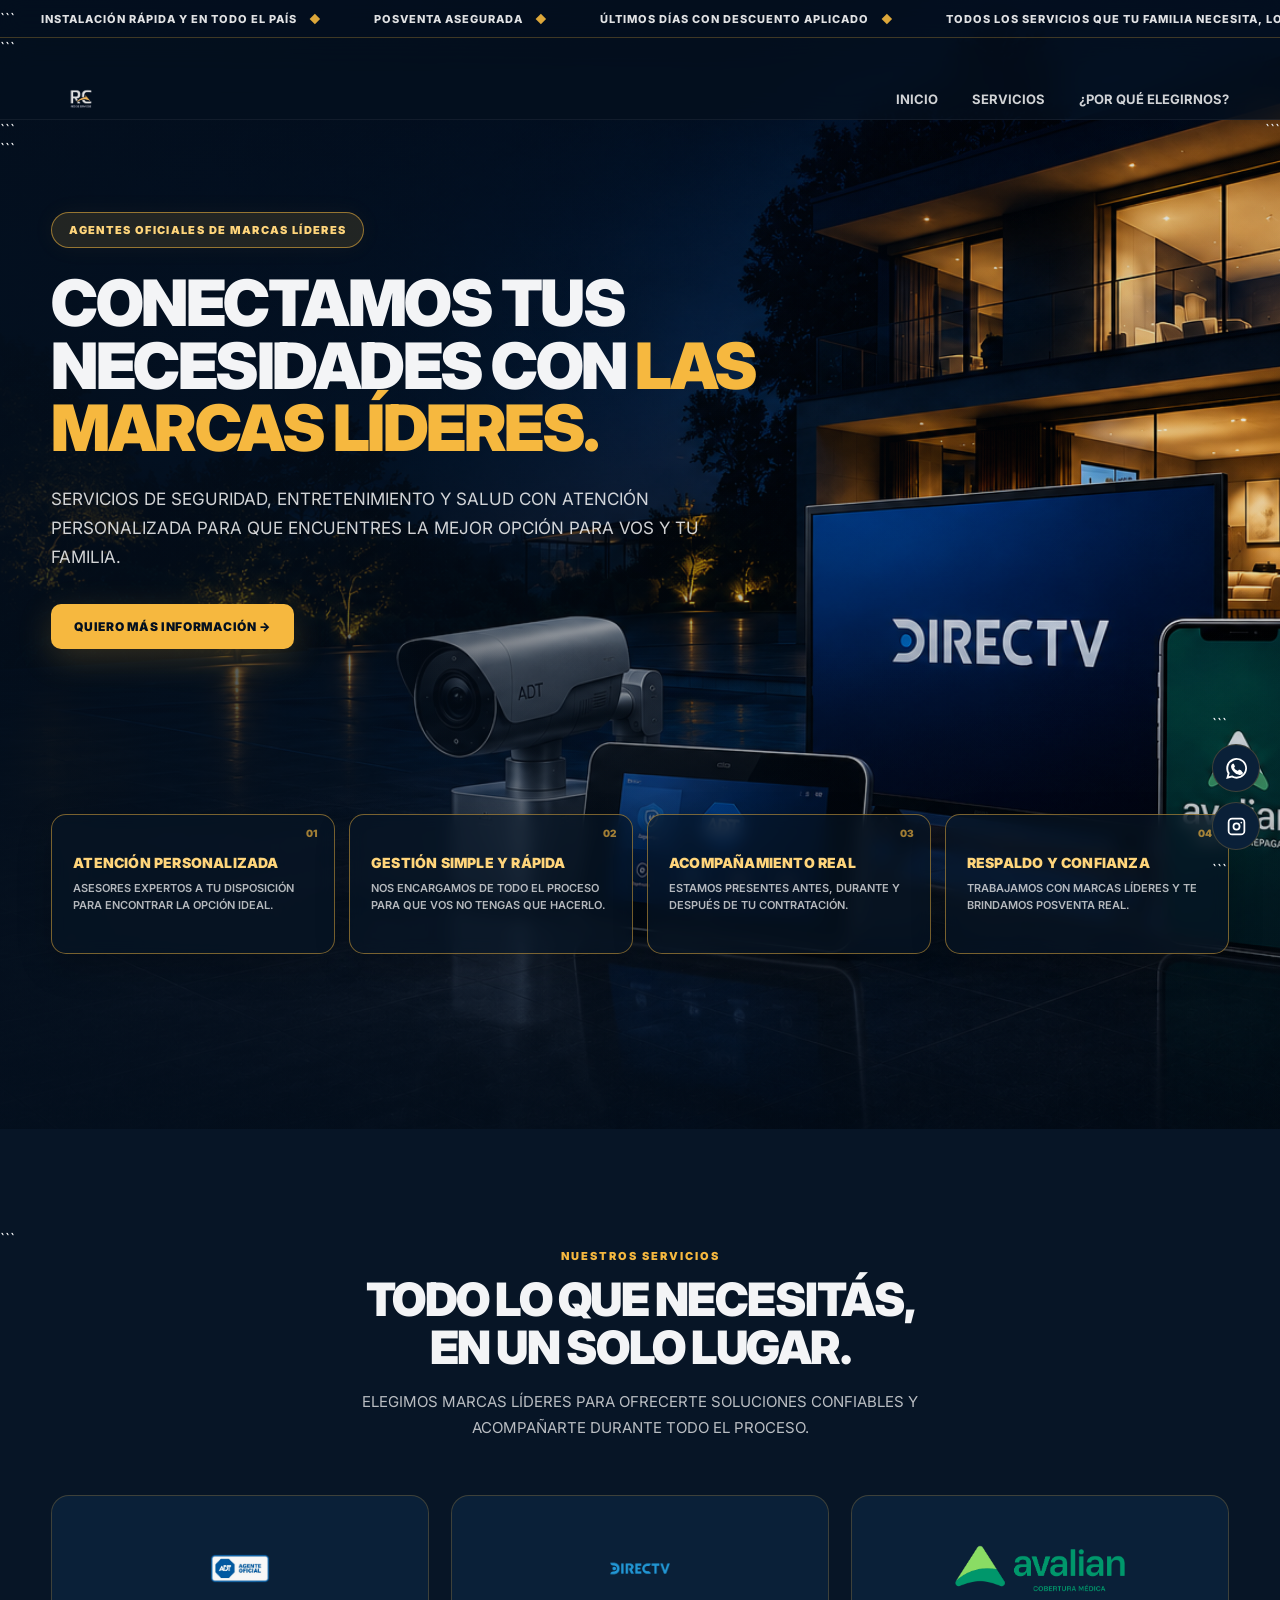
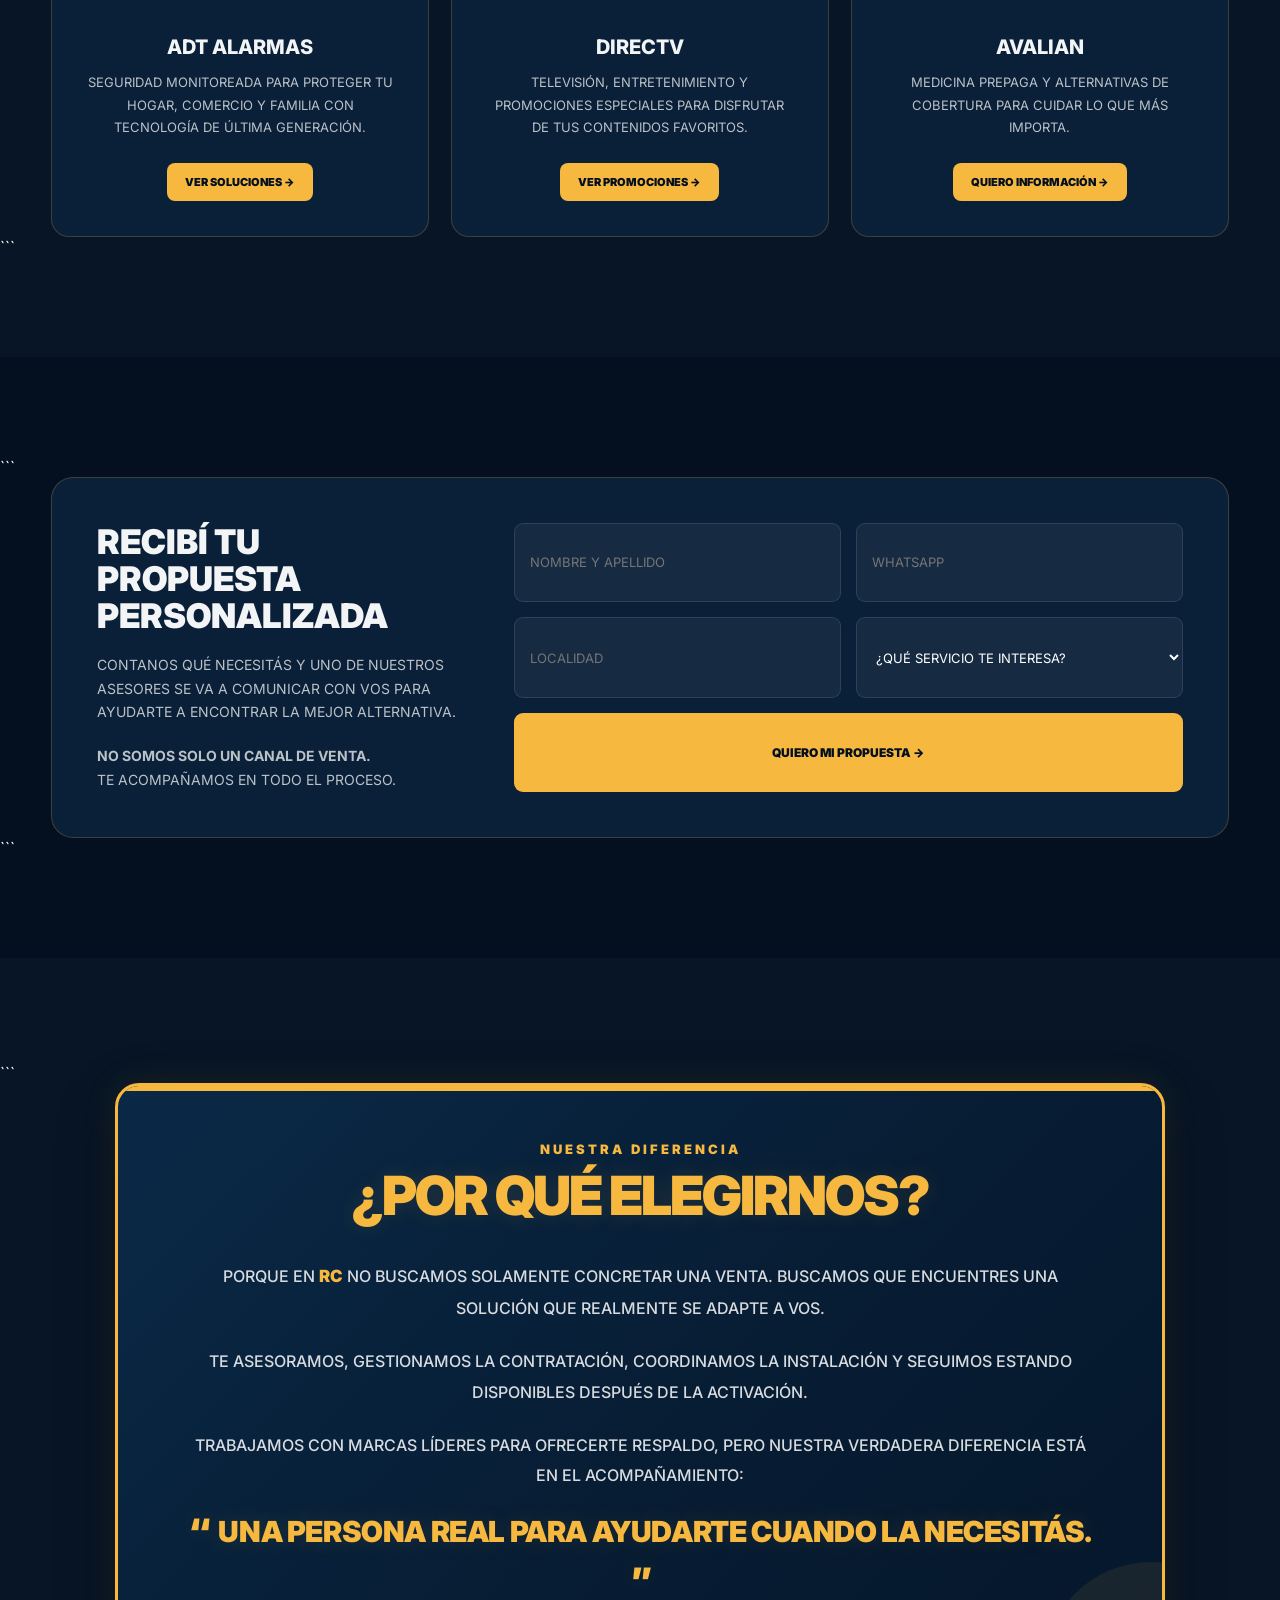
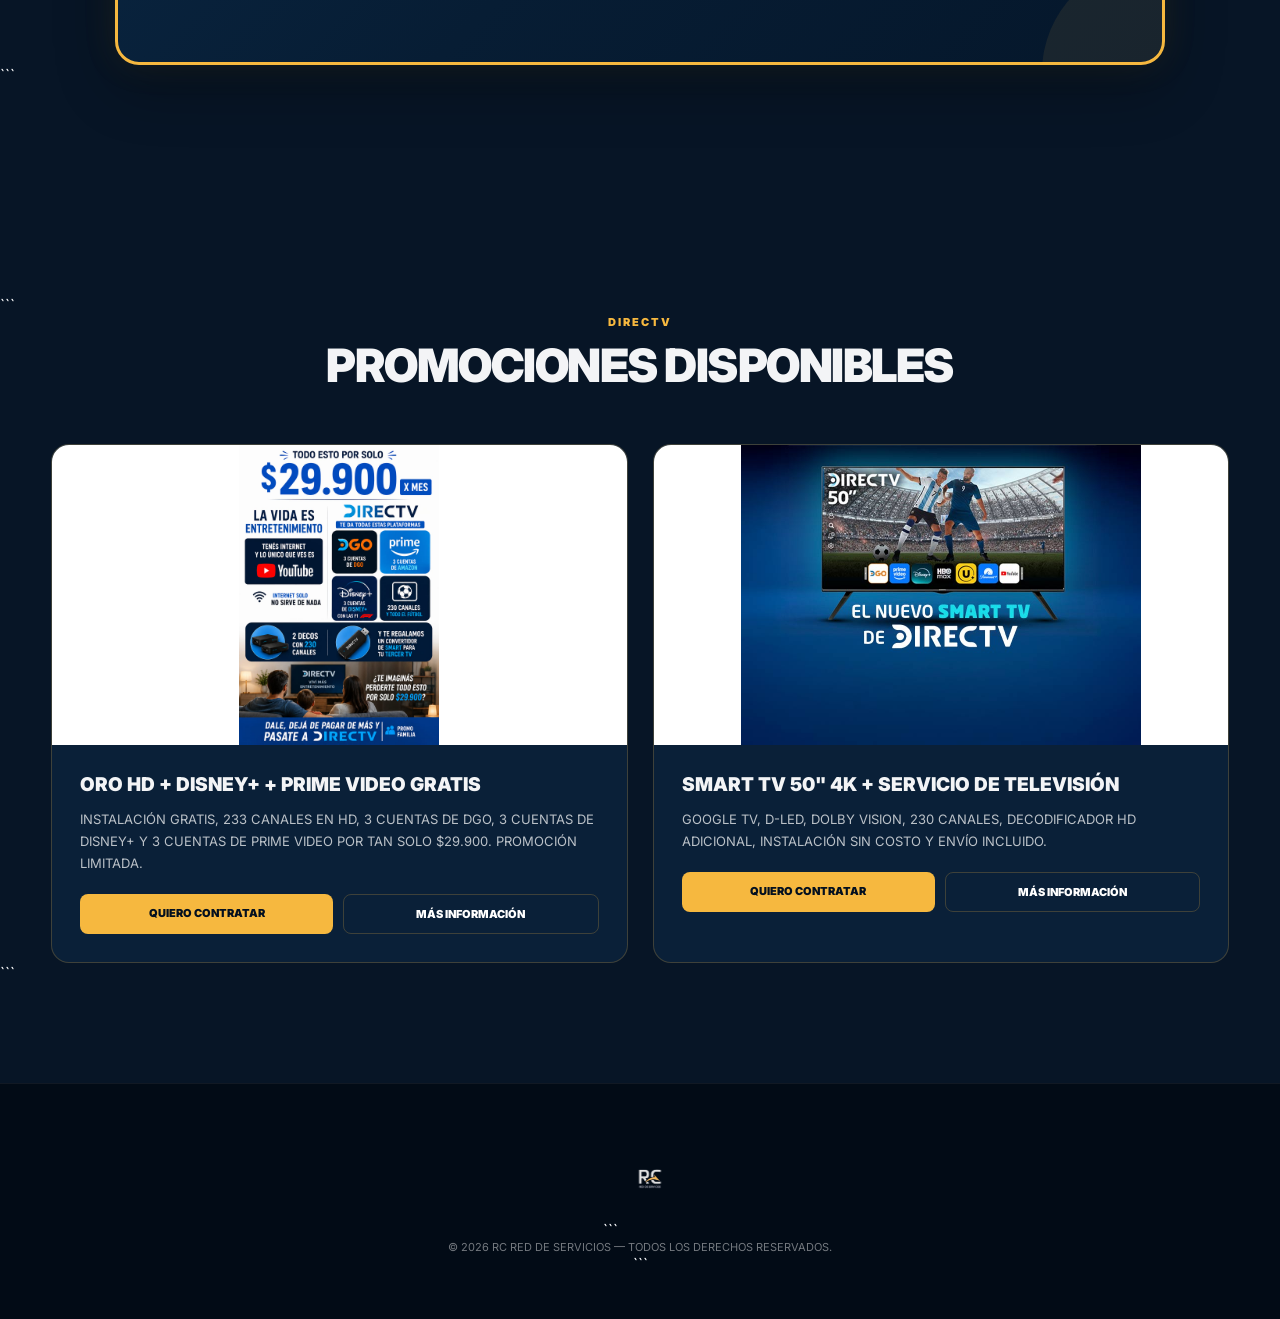
==== commit ef88a876: "Update index.html" ====
--- a/index.html
+++ b/index.html
@@ -1,4 +1,5 @@
 <!DOCTYPE html>
+
 <html lang="es">
 <head>
   <meta charset="UTF-8">
@@ -134,7 +135,6 @@
     }
 
     @keyframes marquee {
-
       from {
         transform: translateX(0);
       }
@@ -142,7 +142,6 @@
       to {
         transform: translateX(-50%);
       }
-
     }
 
 
@@ -179,8 +178,6 @@
       align-items: center;
       justify-content: space-between;
     }
-
-    /* LOGO MÁS GRANDE */
 
     .logo-link {
       display: flex;
@@ -244,12 +241,6 @@
       align-items: flex-start;
 
       overflow: hidden;
-
-      /*
-        IMPORTANTE:
-        SE MANTIENE LA IMAGEN ORIGINAL
-        hero-fondo.png
-      */
 
       background-image:
 
@@ -298,11 +289,6 @@
 
       margin: auto;
 
-      /*
-        MÁS ESPACIO PARA QUE LOS BLOQUES
-        QUEDEN ABAJO Y NO TAPEN LA IMAGEN
-      */
-
       padding-top: 92px;
       padding-bottom: 75px;
     }
@@ -338,10 +324,6 @@
 
       letter-spacing: 1.35px;
 
-      /*
-        SIN GUIONES NI SEPARADORES
-      */
-
       text-transform: uppercase;
 
       box-shadow:
@@ -423,7 +405,6 @@
 
     /* =========================================================
        BLOQUES DE VALOR
-       MISMO LENGUAJE VISUAL DEL BADGE
        ========================================================= */
 
     .hero-features {
@@ -436,11 +417,11 @@
       gap: 14px;
 
       /*
-        LOS BAJAMOS BASTANTE
-        PARA QUE NO TAPEN EL FONDO
+        BAJADOS MÁS ABAJO PARA NO INTERFERIR
+        CON LA IMAGEN PRINCIPAL DE LA PORTADA.
       */
 
-      margin-top: 125px;
+      margin-top: 165px;
 
       width: 100%;
     }
@@ -458,11 +439,6 @@
       flex-direction: column;
 
       justify-content: center;
-
-      /*
-        MISMO ESTILO DEL BADGE:
-        AZUL + TRANSPARENCIA + BORDE DORADO
-      */
 
       background:
         rgba(7,21,38,0.62);
@@ -831,29 +807,201 @@
 
 
     /* =========================================================
-       POR QUÉ ELEGIRNOS
+       NUESTRA DIFERENCIA
        ========================================================= */
 
     #por-que-elegirnos {
       background: var(--bg);
-    }
-
-    .why-content {
-
-      max-width: 850px;
+      padding-top: 105px;
+      padding-bottom: 110px;
+    }
+
+    .difference-box {
+
+      position: relative;
+
+      max-width: 1050px;
+
+      margin: 0 auto;
+
+      padding: 55px 65px;
+
+      background:
+        linear-gradient(
+          135deg,
+          #0a2947 0%,
+          #071d34 55%,
+          #05172b 100%
+        );
+
+      border: 3px solid var(--accent);
+
+      border-radius: 24px;
+
+      box-shadow:
+        0 20px 60px rgba(0,0,0,0.32),
+        0 0 35px rgba(246,184,63,0.10);
+
+      overflow: hidden;
+    }
+
+    .difference-box::before {
+
+      content: "";
+
+      position: absolute;
+
+      top: 0;
+      left: 0;
+
+      width: 100%;
+      height: 5px;
+
+      background: var(--accent);
+    }
+
+    .difference-box::after {
+
+      content: "";
+
+      position: absolute;
+
+      width: 220px;
+      height: 220px;
+
+      right: -100px;
+      bottom: -120px;
+
+      border-radius: 50%;
+
+      background:
+        rgba(246,184,63,0.08);
+
+      pointer-events: none;
+    }
+
+    .difference-header {
+
+      text-align: center;
+
+      margin-bottom: 38px;
+    }
+
+    .difference-eyebrow {
+
+      display: block;
+
+      margin-bottom: 12px;
+
+      color: var(--accent);
+
+      font-size: 13px;
+
+      font-weight: 900;
+
+      letter-spacing: 3px;
+
+      text-transform: uppercase;
+    }
+
+    .difference-header h2 {
+
+      color: var(--accent);
+
+      font-size: clamp(34px, 5vw, 54px);
+
+      line-height: 1;
+
+      font-weight: 900;
+
+      letter-spacing: -2px;
+
+      text-transform: uppercase;
+
+      text-shadow:
+        0 0 22px rgba(246,184,63,0.12);
+    }
+
+    .difference-content {
+
+      max-width: 900px;
 
       margin: auto;
 
       text-align: center;
-    }
-
-    .why-content p {
-
-      color: var(--text-soft);
+
+      position: relative;
+
+      z-index: 2;
+    }
+
+    .difference-content p {
+
+      color: rgba(255,255,255,0.84);
 
       font-size: 16px;
 
       line-height: 1.9;
+
+      font-weight: 500;
+    }
+
+    .difference-content p + p {
+
+      margin-top: 23px;
+    }
+
+    .difference-content .rc-highlight {
+
+      color: var(--accent);
+
+      font-weight: 900;
+
+      font-size: 1.05em;
+    }
+
+    .difference-content .person-highlight {
+
+      display: block;
+
+      margin-top: 18px;
+
+      color: var(--accent);
+
+      font-size: clamp(20px, 3vw, 29px);
+
+      line-height: 1.25;
+
+      font-weight: 900;
+
+      letter-spacing: -0.4px;
+
+      text-transform: uppercase;
+
+      text-shadow:
+        0 0 25px rgba(246,184,63,0.14);
+    }
+
+    .difference-content .person-highlight::before {
+
+      content: "“";
+
+      font-size: 1.35em;
+
+      vertical-align: -5px;
+
+      margin-right: 4px;
+    }
+
+    .difference-content .person-highlight::after {
+
+      content: "”";
+
+      font-size: 1.35em;
+
+      vertical-align: -5px;
+
+      margin-left: 4px;
     }
 
 
@@ -1319,8 +1467,6 @@
       text-align: center;
     }
 
-    /* LOGO DEL FOOTER MÁS GRANDE */
-
     footer img {
 
       width: auto;
@@ -1636,7 +1782,7 @@
         grid-template-columns:
           repeat(2,1fr);
 
-        margin-top: 90px;
+        margin-top: 120px;
       }
 
       .services-grid {
@@ -1658,6 +1804,10 @@
 
       .modal-image {
         min-height: 300px;
+      }
+
+      .difference-box {
+        padding: 45px 35px;
       }
     }
 
@@ -1754,17 +1904,18 @@
         font-size: 14px;
       }
 
-      /*
-        EN CELULAR TAMBIÉN LOS BAJAMOS
-      */
-
       .hero-features {
 
         grid-template-columns: 1fr;
 
         gap: 11px;
 
-        margin-top: 75px;
+        /*
+          TAMBIÉN SE BAJAN EN CELULAR
+          PARA DEJAR LIBRE LA IMAGEN.
+        */
+
+        margin-top: 105px;
       }
 
       .feature-box {
@@ -1811,6 +1962,41 @@
         flex-direction: column;
       }
 
+      .difference-box {
+
+        padding: 40px 22px;
+
+        border-width: 2px;
+
+        border-radius: 18px;
+      }
+
+      .difference-header {
+
+        margin-bottom: 30px;
+      }
+
+      .difference-header h2 {
+
+        font-size: 36px;
+
+        letter-spacing: -1.5px;
+      }
+
+      .difference-content p {
+
+        font-size: 14px;
+
+        line-height: 1.8;
+      }
+
+      .difference-content .person-highlight {
+
+        font-size: 20px;
+
+        line-height: 1.3;
+      }
+
       footer img {
 
         height: 60px;
@@ -1834,11 +2020,10 @@
     }
 
   </style>
+
 </head>
 
-
 <body>
-
 
   <!-- =========================================================
        BARRA SUPERIOR EN MOVIMIENTO
@@ -1846,123 +2031,122 @@
 
   <div class="top-marquee">
 
-    <div class="marquee-track">
-
-
-      <div class="marquee-content">
-
-        <div class="marquee-item">
-          INSTALACIÓN RÁPIDA Y EN TODO EL PAÍS
-          <span class="marquee-separator">◆</span>
-        </div>
-
-        <div class="marquee-item">
-          POSVENTA ASEGURADA
-          <span class="marquee-separator">◆</span>
-        </div>
-
-        <div class="marquee-item">
-          ÚLTIMOS DÍAS CON DESCUENTO APLICADO
-          <span class="marquee-separator">◆</span>
-        </div>
-
-        <div class="marquee-item">
-          TODOS LOS SERVICIOS QUE TU FAMILIA NECESITA, LOS TIENE RC
-          <span class="marquee-separator">◆</span>
-        </div>
-
-        <div class="marquee-item">
-          ATENCIÓN PERSONALIZADA DE PRINCIPIO A FIN
-          <span class="marquee-separator">◆</span>
-        </div>
-
-        <div class="marquee-item">
-          UN SOLO EQUIPO PARA RESOLVER TODO
-          <span class="marquee-separator">◆</span>
-        </div>
-
-        <div class="marquee-item">
-          TE ACOMPAÑAMOS ANTES, DURANTE Y DESPUÉS
-          <span class="marquee-separator">◆</span>
-        </div>
-
-        <div class="marquee-item">
-          MARCAS LÍDERES Y ASESORAMIENTO REAL
-          <span class="marquee-separator">◆</span>
-        </div>
-
-        <div class="marquee-item">
-          GESTIONAMOS TU CONTRATACIÓN DE PRINCIPIO A FIN
-          <span class="marquee-separator">◆</span>
-        </div>
-
-        <div class="marquee-item">
-          NO SOLO VENDEMOS: TE ACOMPAÑAMOS
-          <span class="marquee-separator">◆</span>
-        </div>
-
-      </div>
-
-
-      <div class="marquee-content">
-
-        <div class="marquee-item">
-          INSTALACIÓN RÁPIDA Y EN TODO EL PAÍS
-          <span class="marquee-separator">◆</span>
-        </div>
-
-        <div class="marquee-item">
-          POSVENTA ASEGURADA
-          <span class="marquee-separator">◆</span>
-        </div>
-
-        <div class="marquee-item">
-          ÚLTIMOS DÍAS CON DESCUENTO APLICADO
-          <span class="marquee-separator">◆</span>
-        </div>
-
-        <div class="marquee-item">
-          TODOS LOS SERVICIOS QUE TU FAMILIA NECESITA, LOS TIENE RC
-          <span class="marquee-separator">◆</span>
-        </div>
-
-        <div class="marquee-item">
-          ATENCIÓN PERSONALIZADA DE PRINCIPIO A FIN
-          <span class="marquee-separator">◆</span>
-        </div>
-
-        <div class="marquee-item">
-          UN SOLO EQUIPO PARA RESOLVER TODO
-          <span class="marquee-separator">◆</span>
-        </div>
-
-        <div class="marquee-item">
-          TE ACOMPAÑAMOS ANTES, DURANTE Y DESPUÉS
-          <span class="marquee-separator">◆</span>
-        </div>
-
-        <div class="marquee-item">
-          MARCAS LÍDERES Y ASESORAMIENTO REAL
-          <span class="marquee-separator">◆</span>
-        </div>
-
-        <div class="marquee-item">
-          GESTIONAMOS TU CONTRATACIÓN DE PRINCIPIO A FIN
-          <span class="marquee-separator">◆</span>
-        </div>
-
-        <div class="marquee-item">
-          NO SOLO VENDEMOS: TE ACOMPAÑAMOS
-          <span class="marquee-separator">◆</span>
-        </div>
-
-      </div>
-
+```
+<div class="marquee-track">
+
+  <div class="marquee-content">
+
+    <div class="marquee-item">
+      INSTALACIÓN RÁPIDA Y EN TODO EL PAÍS
+      <span class="marquee-separator">◆</span>
     </div>
 
+    <div class="marquee-item">
+      POSVENTA ASEGURADA
+      <span class="marquee-separator">◆</span>
+    </div>
+
+    <div class="marquee-item">
+      ÚLTIMOS DÍAS CON DESCUENTO APLICADO
+      <span class="marquee-separator">◆</span>
+    </div>
+
+    <div class="marquee-item">
+      TODOS LOS SERVICIOS QUE TU FAMILIA NECESITA, LOS TIENE RC
+      <span class="marquee-separator">◆</span>
+    </div>
+
+    <div class="marquee-item">
+      ATENCIÓN PERSONALIZADA DE PRINCIPIO A FIN
+      <span class="marquee-separator">◆</span>
+    </div>
+
+    <div class="marquee-item">
+      UN SOLO EQUIPO PARA RESOLVER TODO
+      <span class="marquee-separator">◆</span>
+    </div>
+
+    <div class="marquee-item">
+      TE ACOMPAÑAMOS ANTES, DURANTE Y DESPUÉS
+      <span class="marquee-separator">◆</span>
+    </div>
+
+    <div class="marquee-item">
+      MARCAS LÍDERES Y ASESORAMIENTO REAL
+      <span class="marquee-separator">◆</span>
+    </div>
+
+    <div class="marquee-item">
+      GESTIONAMOS TU CONTRATACIÓN DE PRINCIPIO A FIN
+      <span class="marquee-separator">◆</span>
+    </div>
+
+    <div class="marquee-item">
+      NO SOLO VENDEMOS: TE ACOMPAÑAMOS
+      <span class="marquee-separator">◆</span>
+    </div>
+
   </div>
 
 
+  <div class="marquee-content">
+
+    <div class="marquee-item">
+      INSTALACIÓN RÁPIDA Y EN TODO EL PAÍS
+      <span class="marquee-separator">◆</span>
+    </div>
+
+    <div class="marquee-item">
+      POSVENTA ASEGURADA
+      <span class="marquee-separator">◆</span>
+    </div>
+
+    <div class="marquee-item">
+      ÚLTIMOS DÍAS CON DESCUENTO APLICADO
+      <span class="marquee-separator">◆</span>
+    </div>
+
+    <div class="marquee-item">
+      TODOS LOS SERVICIOS QUE TU FAMILIA NECESITA, LOS TIENE RC
+      <span class="marquee-separator">◆</span>
+    </div>
+
+    <div class="marquee-item">
+      ATENCIÓN PERSONALIZADA DE PRINCIPIO A FIN
+      <span class="marquee-separator">◆</span>
+    </div>
+
+    <div class="marquee-item">
+      UN SOLO EQUIPO PARA RESOLVER TODO
+      <span class="marquee-separator">◆</span>
+    </div>
+
+    <div class="marquee-item">
+      TE ACOMPAÑAMOS ANTES, DURANTE Y DESPUÉS
+      <span class="marquee-separator">◆</span>
+    </div>
+
+    <div class="marquee-item">
+      MARCAS LÍDERES Y ASESORAMIENTO REAL
+      <span class="marquee-separator">◆</span>
+    </div>
+
+    <div class="marquee-item">
+      GESTIONAMOS TU CONTRATACIÓN DE PRINCIPIO A FIN
+      <span class="marquee-separator">◆</span>
+    </div>
+
+    <div class="marquee-item">
+      NO SOLO VENDEMOS: TE ACOMPAÑAMOS
+      <span class="marquee-separator">◆</span>
+    </div>
+
+  </div>
+
+</div>
+```
+
+  </div>
 
   <!-- =========================================================
        HEADER
@@ -1970,44 +2154,44 @@
 
   <header>
 
-    <div class="header-inner">
-
-      <a
-        href="#inicio"
-        onclick="goHome()"
-        class="logo-link"
-      >
-
-        <img
-          src="logo%20rc.png"
-          class="logo"
-          alt="RC Red de Servicios"
-        >
-
-      </a>
-
-
-      <nav>
-
-        <a href="#inicio">
-          INICIO
-        </a>
-
-        <a href="#servicios">
-          SERVICIOS
-        </a>
-
-        <a href="#por-que-elegirnos">
-          ¿POR QUÉ ELEGIRNOS?
-        </a>
-
-      </nav>
-
-    </div>
+```
+<div class="header-inner">
+
+  <a
+    href="#inicio"
+    onclick="goHome()"
+    class="logo-link"
+  >
+
+    <img
+      src="logo%20rc.png"
+      class="logo"
+      alt="RC Red de Servicios"
+    >
+
+  </a>
+
+
+  <nav>
+
+    <a href="#inicio">
+      INICIO
+    </a>
+
+    <a href="#servicios">
+      SERVICIOS
+    </a>
+
+    <a href="#por-que-elegirnos">
+      ¿POR QUÉ ELEGIRNOS?
+    </a>
+
+  </nav>
+
+</div>
+```
 
   </header>
-
-
 
   <!-- =========================================================
        HERO
@@ -2018,135 +2202,125 @@
     id="inicio"
   >
 
-    <div class="hero-inner">
-
-
-      <div class="hero-content">
-
-
-        <!-- BADGE -->
-
-        <div class="hero-badge">
-          AGENTES OFICIALES DE MARCAS LÍDERES
-        </div>
-
-
-        <!-- TÍTULO -->
-
-        <h1>
-
-          CONECTAMOS TUS NECESIDADES CON
-
-          <span>
-            LAS MARCAS LÍDERES.
-          </span>
-
-        </h1>
-
-
-        <p class="hero-subtitle">
-
-          SERVICIOS DE SEGURIDAD, ENTRETENIMIENTO Y SALUD CON ATENCIÓN PERSONALIZADA PARA QUE ENCUENTRES LA MEJOR OPCIÓN PARA VOS Y TU FAMILIA.
-
-        </p>
-
-
-        <a
-          href="#servicios"
-          class="hero-button"
-        >
-
-          QUIERO MÁS INFORMACIÓN →
-
-        </a>
-
-
-      </div>
-
-
-
-      <!-- =====================================================
-           BLOQUES DE VALOR
-           ===================================================== -->
-
-      <div class="hero-features">
-
-
-        <div class="feature-box">
-
-          <span class="feature-number">
-            01
-          </span>
-
-          <h3>
-            ATENCIÓN PERSONALIZADA
-          </h3>
-
-          <p>
-            ASESORES EXPERTOS A TU DISPOSICIÓN PARA ENCONTRAR LA OPCIÓN IDEAL.
-          </p>
-
-        </div>
-
-
-        <div class="feature-box">
-
-          <span class="feature-number">
-            02
-          </span>
-
-          <h3>
-            GESTIÓN SIMPLE Y RÁPIDA
-          </h3>
-
-          <p>
-            NOS ENCARGAMOS DE TODO EL PROCESO PARA QUE VOS NO TENGAS QUE HACERLO.
-          </p>
-
-        </div>
-
-
-        <div class="feature-box">
-
-          <span class="feature-number">
-            03
-          </span>
-
-          <h3>
-            ACOMPAÑAMIENTO REAL
-          </h3>
-
-          <p>
-            ESTAMOS PRESENTES ANTES, DURANTE Y DESPUÉS DE TU CONTRATACIÓN.
-          </p>
-
-        </div>
-
-
-        <div class="feature-box">
-
-          <span class="feature-number">
-            04
-          </span>
-
-          <h3>
-            RESPALDO Y CONFIANZA
-          </h3>
-
-          <p>
-            TRABAJAMOS CON MARCAS LÍDERES Y TE BRINDAMOS POSVENTA REAL.
-          </p>
-
-        </div>
-
-
-      </div>
-
+```
+<div class="hero-inner">
+
+  <div class="hero-content">
+
+    <div class="hero-badge">
+      AGENTES OFICIALES DE MARCAS LÍDERES
     </div>
 
+
+    <h1>
+
+      CONECTAMOS TUS NECESIDADES CON
+
+      <span>
+        LAS MARCAS LÍDERES.
+      </span>
+
+    </h1>
+
+
+    <p class="hero-subtitle">
+
+      SERVICIOS DE SEGURIDAD, ENTRETENIMIENTO Y SALUD CON ATENCIÓN PERSONALIZADA PARA QUE ENCUENTRES LA MEJOR OPCIÓN PARA VOS Y TU FAMILIA.
+
+    </p>
+
+
+    <a
+      href="#servicios"
+      class="hero-button"
+    >
+
+      QUIERO MÁS INFORMACIÓN →
+
+    </a>
+
+  </div>
+
+
+  <!-- =====================================================
+       BLOQUES DE VALOR
+       ===================================================== -->
+
+  <div class="hero-features">
+
+    <div class="feature-box">
+
+      <span class="feature-number">
+        01
+      </span>
+
+      <h3>
+        ATENCIÓN PERSONALIZADA
+      </h3>
+
+      <p>
+        ASESORES EXPERTOS A TU DISPOSICIÓN PARA ENCONTRAR LA OPCIÓN IDEAL.
+      </p>
+
+    </div>
+
+
+    <div class="feature-box">
+
+      <span class="feature-number">
+        02
+      </span>
+
+      <h3>
+        GESTIÓN SIMPLE Y RÁPIDA
+      </h3>
+
+      <p>
+        NOS ENCARGAMOS DE TODO EL PROCESO PARA QUE VOS NO TENGAS QUE HACERLO.
+      </p>
+
+    </div>
+
+
+    <div class="feature-box">
+
+      <span class="feature-number">
+        03
+      </span>
+
+      <h3>
+        ACOMPAÑAMIENTO REAL
+      </h3>
+
+      <p>
+        ESTAMOS PRESENTES ANTES, DURANTE Y DESPUÉS DE TU CONTRATACIÓN.
+      </p>
+
+    </div>
+
+
+    <div class="feature-box">
+
+      <span class="feature-number">
+        04
+      </span>
+
+      <h3>
+        RESPALDO Y CONFIANZA
+      </h3>
+
+      <p>
+        TRABAJAMOS CON MARCAS LÍDERES Y TE BRINDAMOS POSVENTA REAL.
+      </p>
+
+    </div>
+
+  </div>
+
+</div>
+```
+
   </section>
-
-
 
   <!-- =========================================================
        SERVICIOS
@@ -2154,125 +2328,113 @@
 
   <section id="servicios">
 
-    <div class="section-inner">
-
-
-      <div class="section-title">
-
-        <span class="eyebrow">
-          NUESTROS SERVICIOS
-        </span>
-
-        <h2>
-          TODO LO QUE NECESITÁS,
-          <br>
-          EN UN SOLO LUGAR.
-        </h2>
-
-        <p>
-          ELEGIMOS MARCAS LÍDERES PARA OFRECERTE SOLUCIONES CONFIABLES Y ACOMPAÑARTE DURANTE TODO EL PROCESO.
-        </p>
-
-      </div>
-
-
-
-      <div class="services-grid">
-
-
-        <!-- ADT -->
-
-        <div class="service-card">
-
-          <img
-            src="logo%20adt.png"
-            alt="ADT Alarmas"
-          >
-
-          <h3>
-            ADT ALARMAS
-          </h3>
-
-          <p>
-            SEGURIDAD MONITOREADA PARA PROTEGER TU HOGAR, COMERCIO Y FAMILIA CON TECNOLOGÍA DE ÚLTIMA GENERACIÓN.
-          </p>
-
-          <a
-            href="javascript:void(0)"
-            class="service-button"
-            onclick="showADT()"
-          >
-            VER SOLUCIONES →
-          </a>
-
-        </div>
-
-
-
-        <!-- DIRECTV -->
-
-        <div class="service-card">
-
-          <img
-            src="logo%20directv.png"
-            alt="DIRECTV"
-          >
-
-          <h3>
-            DIRECTV
-          </h3>
-
-          <p>
-            TELEVISIÓN, ENTRETENIMIENTO Y PROMOCIONES ESPECIALES PARA DISFRUTAR DE TUS CONTENIDOS FAVORITOS.
-          </p>
-
-          <a
-            href="javascript:void(0)"
-            class="service-button"
-            onclick="showSection('directv')"
-          >
-            VER PROMOCIONES →
-          </a>
-
-        </div>
-
-
-
-        <!-- AVALIAN -->
-
-        <div class="service-card">
-
-          <img
-            src="logo%20avalian.png"
-            alt="Avalian"
-          >
-
-          <h3>
-            AVALIAN
-          </h3>
-
-          <p>
-            MEDICINA PREPAGA Y ALTERNATIVAS DE COBERTURA PARA CUIDAR LO QUE MÁS IMPORTA.
-          </p>
-
-          <a
-            href="javascript:void(0)"
-            class="service-button"
-            onclick="contactAvalian()"
-          >
-            QUIERO INFORMACIÓN →
-          </a>
-
-        </div>
-
-
-      </div>
+```
+<div class="section-inner">
+
+  <div class="section-title">
+
+    <span class="eyebrow">
+      NUESTROS SERVICIOS
+    </span>
+
+    <h2>
+      TODO LO QUE NECESITÁS,
+      <br>
+      EN UN SOLO LUGAR.
+    </h2>
+
+    <p>
+      ELEGIMOS MARCAS LÍDERES PARA OFRECERTE SOLUCIONES CONFIABLES Y ACOMPAÑARTE DURANTE TODO EL PROCESO.
+    </p>
+
+  </div>
+
+
+  <div class="services-grid">
+
+    <div class="service-card">
+
+      <img
+        src="logo%20adt.png"
+        alt="ADT Alarmas"
+      >
+
+      <h3>
+        ADT ALARMAS
+      </h3>
+
+      <p>
+        SEGURIDAD MONITOREADA PARA PROTEGER TU HOGAR, COMERCIO Y FAMILIA CON TECNOLOGÍA DE ÚLTIMA GENERACIÓN.
+      </p>
+
+      <a
+        href="javascript:void(0)"
+        class="service-button"
+        onclick="showADT()"
+      >
+        VER SOLUCIONES →
+      </a>
 
     </div>
 
+
+    <div class="service-card">
+
+      <img
+        src="logo%20directv.png"
+        alt="DIRECTV"
+      >
+
+      <h3>
+        DIRECTV
+      </h3>
+
+      <p>
+        TELEVISIÓN, ENTRETENIMIENTO Y PROMOCIONES ESPECIALES PARA DISFRUTAR DE TUS CONTENIDOS FAVORITOS.
+      </p>
+
+      <a
+        href="javascript:void(0)"
+        class="service-button"
+        onclick="showSection('directv')"
+      >
+        VER PROMOCIONES →
+      </a>
+
+    </div>
+
+
+    <div class="service-card">
+
+      <img
+        src="logo%20avalian.png"
+        alt="Avalian"
+      >
+
+      <h3>
+        AVALIAN
+      </h3>
+
+      <p>
+        MEDICINA PREPAGA Y ALTERNATIVAS DE COBERTURA PARA CUIDAR LO QUE MÁS IMPORTA.
+      </p>
+
+      <a
+        href="javascript:void(0)"
+        class="service-button"
+        onclick="contactAvalian()"
+      >
+        QUIERO INFORMACIÓN →
+      </a>
+
+    </div>
+
+  </div>
+
+</div>
+```
+
   </section>
-
-
 
   <!-- =========================================================
        PROPUESTA
@@ -2280,151 +2442,158 @@
 
   <section class="proposal">
 
-    <div class="section-inner">
-
-      <div class="proposal-box">
-
-
-        <div class="proposal-info">
-
-          <h2>
-            RECIBÍ TU PROPUESTA PERSONALIZADA
-          </h2>
-
-          <p>
-            CONTANOS QUÉ NECESITÁS Y UNO DE NUESTROS ASESORES SE VA A COMUNICAR CON VOS PARA AYUDARTE A ENCONTRAR LA MEJOR ALTERNATIVA.
-          </p>
-
-          <br>
-
-          <p>
-            <strong>
-              NO SOMOS SOLO UN CANAL DE VENTA.
-            </strong>
-
-            <br>
-
-            TE ACOMPAÑAMOS EN TODO EL PROCESO.
-          </p>
-
-        </div>
-
-
-
-        <form
-          class="proposal-form"
-          onsubmit="sendProposal(event)"
-        >
-
-          <input
-            type="text"
-            id="formName"
-            placeholder="NOMBRE Y APELLIDO"
-            required
-          >
-
-          <input
-            type="tel"
-            id="formWhatsapp"
-            placeholder="WHATSAPP"
-            required
-          >
-
-          <input
-            type="text"
-            id="formLocation"
-            placeholder="LOCALIDAD"
-            required
-          >
-
-          <select
-            id="formService"
-            required
-          >
-
-            <option value="">
-              ¿QUÉ SERVICIO TE INTERESA?
-            </option>
-
-            <option value="ADT Alarmas">
-              ADT ALARMAS
-            </option>
-
-            <option value="DirecTV">
-              DIRECTV
-            </option>
-
-            <option value="Avalian Medicina Prepaga">
-              AVALIAN MEDICINA PREPAGA
-            </option>
-
-          </select>
-
-
-          <button type="submit">
-            QUIERO MI PROPUESTA →
-          </button>
-
-        </form>
-
-      </div>
+```
+<div class="section-inner">
+
+  <div class="proposal-box">
+
+    <div class="proposal-info">
+
+      <h2>
+        RECIBÍ TU PROPUESTA PERSONALIZADA
+      </h2>
+
+      <p>
+        CONTANOS QUÉ NECESITÁS Y UNO DE NUESTROS ASESORES SE VA A COMUNICAR CON VOS PARA AYUDARTE A ENCONTRAR LA MEJOR ALTERNATIVA.
+      </p>
+
+      <br>
+
+      <p>
+        <strong>
+          NO SOMOS SOLO UN CANAL DE VENTA.
+        </strong>
+
+        <br>
+
+        TE ACOMPAÑAMOS EN TODO EL PROCESO.
+      </p>
 
     </div>
 
+
+    <form
+      class="proposal-form"
+      onsubmit="sendProposal(event)"
+    >
+
+      <input
+        type="text"
+        id="formName"
+        placeholder="NOMBRE Y APELLIDO"
+        required
+      >
+
+      <input
+        type="tel"
+        id="formWhatsapp"
+        placeholder="WHATSAPP"
+        required
+      >
+
+      <input
+        type="text"
+        id="formLocation"
+        placeholder="LOCALIDAD"
+        required
+      >
+
+      <select
+        id="formService"
+        required
+      >
+
+        <option value="">
+          ¿QUÉ SERVICIO TE INTERESA?
+        </option>
+
+        <option value="ADT Alarmas">
+          ADT ALARMAS
+        </option>
+
+        <option value="DirecTV">
+          DIRECTV
+        </option>
+
+        <option value="Avalian Medicina Prepaga">
+          AVALIAN MEDICINA PREPAGA
+        </option>
+
+      </select>
+
+
+      <button type="submit">
+        QUIERO MI PROPUESTA →
+      </button>
+
+    </form>
+
+  </div>
+
+</div>
+```
+
   </section>
 
-
-
   <!-- =========================================================
-       POR QUÉ ELEGIRNOS
+       NUESTRA DIFERENCIA
        ========================================================= -->
 
   <section id="por-que-elegirnos">
 
-    <div class="section-inner">
-
-
-      <div class="section-title">
-
-        <span class="eyebrow">
-          NUESTRA DIFERENCIA
-        </span>
-
-        <h2>
-          ¿POR QUÉ ELEGIRNOS?
-        </h2>
-
-      </div>
-
-
-      <div class="why-content">
-
-        <p>
-          PORQUE EN RC NO BUSCAMOS SOLAMENTE CONCRETAR UNA VENTA. BUSCAMOS QUE ENCUENTRES UNA SOLUCIÓN QUE REALMENTE SE ADAPTE A VOS.
-        </p>
-
-        <br>
-
-        <p>
-          TE ASESORAMOS, GESTIONAMOS LA CONTRATACIÓN, COORDINAMOS LA INSTALACIÓN Y SEGUIMOS ESTANDO DISPONIBLES DESPUÉS DE LA ACTIVACIÓN.
-        </p>
-
-        <br>
-
-        <p>
-          TRABAJAMOS CON MARCAS LÍDERES PARA OFRECERTE RESPALDO, PERO NUESTRA VERDADERA DIFERENCIA ESTÁ EN EL ACOMPAÑAMIENTO:
-          <strong>
-            UNA PERSONA REAL PARA AYUDARTE CUANDO LA NECESITÁS.
-          </strong>
-        </p>
-
-      </div>
+```
+<div class="section-inner">
+
+  <div class="difference-box">
+
+    <div class="difference-header">
+
+      <span class="difference-eyebrow">
+        NUESTRA DIFERENCIA
+      </span>
+
+      <h2>
+        ¿POR QUÉ ELEGIRNOS?
+      </h2>
 
     </div>
 
+
+    <div class="difference-content">
+
+      <p>
+        PORQUE EN
+        <span class="rc-highlight">RC</span>
+        NO BUSCAMOS SOLAMENTE CONCRETAR UNA VENTA.
+        BUSCAMOS QUE ENCUENTRES UNA SOLUCIÓN QUE REALMENTE SE ADAPTE A VOS.
+      </p>
+
+
+      <p>
+        TE ASESORAMOS, GESTIONAMOS LA CONTRATACIÓN,
+        COORDINAMOS LA INSTALACIÓN Y SEGUIMOS ESTANDO
+        DISPONIBLES DESPUÉS DE LA ACTIVACIÓN.
+      </p>
+
+
+      <p>
+        TRABAJAMOS CON MARCAS LÍDERES PARA OFRECERTE RESPALDO,
+        PERO NUESTRA VERDADERA DIFERENCIA ESTÁ EN EL ACOMPAÑAMIENTO:
+      </p>
+
+
+      <strong class="person-highlight">
+        UNA PERSONA REAL PARA AYUDARTE CUANDO LA NECESITÁS.
+      </strong>
+
+    </div>
+
+  </div>
+
+</div>
+```
+
   </section>
-
-
 
   <!-- =========================================================
        ADT
@@ -2432,334 +2601,314 @@
 
   <section id="adt">
 
-    <div class="section-inner">
-
-
-      <div class="section-title">
-
-        <span class="eyebrow">
-          ADT ALARMAS
-        </span>
-
-        <h2>
-          SOLUCIONES DE SEGURIDAD
-        </h2>
-
-        <p>
-          ELEGÍ TU UBICACIÓN PARA CONOCER LOS EQUIPOS DISPONIBLES.
-        </p>
+```
+<div class="section-inner">
+
+  <div class="section-title">
+
+    <span class="eyebrow">
+      ADT ALARMAS
+    </span>
+
+    <h2>
+      SOLUCIONES DE SEGURIDAD
+    </h2>
+
+    <p>
+      ELEGÍ TU UBICACIÓN PARA CONOCER LOS EQUIPOS DISPONIBLES.
+    </p>
+
+  </div>
+
+
+  <div class="location-selector">
+
+    <button
+      class="location-button"
+      onclick="showADTCordoba()"
+    >
+      CÓRDOBA
+    </button>
+
+    <button
+      class="location-button"
+      onclick="showADTResto()"
+    >
+      RESTO DEL PAÍS
+    </button>
+
+  </div>
+
+
+  <div
+    id="adt-products"
+    class="adt-products"
+  ></div>
+
+
+  <div id="adt-faq">
+
+    <div class="faq-header">
+
+      <h2>
+        RESOLVÉ TUS DUDAS ANTES DE CONTRATAR TU ALARMA ADT
+      </h2>
+
+      <p>
+        TODO LO QUE NECESITÁS SABER SOBRE LOS SISTEMAS DE SEGURIDAD ADT EN ARGENTINA, DESDE CÓMO FUNCIONA EL MONITOREO HASTA LOS PACKS DISPONIBLES PARA TU HOGAR O COMERCIO.
+      </p>
+
+    </div>
+
+
+    <div class="faq-list">
+
+      <div class="faq-item">
+
+        <button
+          class="faq-question"
+          onclick="toggleFAQ(this)"
+        >
+
+          ¿QUÉ PASA CON MI ALARMA ADT SI ME MUDO?
+
+          <span>+</span>
+
+        </button>
+
+        <div class="faq-answer">
+
+          EL SISTEMA ADT ES RELOCALIZABLE: PODÉS SOLICITAR EL TRASLADO E INSTALACIÓN DEL EQUIPO EN TU NUEVO DOMICILIO. EL SERVICIO DE MUDANZA LO COORDINA DIRECTAMENTE EL EQUIPO DE ADT Y TIENE UN COSTO QUE SE INFORMA AL MOMENTO DE LA SOLICITUD.
+
+        </div>
 
       </div>
 
 
-      <div class="location-selector">
+      <div class="faq-item">
 
         <button
-          class="location-button"
-          onclick="showADTCordoba()"
+          class="faq-question"
+          onclick="toggleFAQ(this)"
         >
-          CÓRDOBA
+
+          ¿ADT OFRECE FINANCIACIÓN O CUOTAS?
+
+          <span>+</span>
+
         </button>
 
+        <div class="faq-answer">
+
+          SÍ, CONTAMOS CON OPCIONES DE FINANCIACIÓN PARA LA CONTRATACIÓN DE TU SISTEMA DE SEGURIDAD ADT. LAS CONDICIONES DE CUOTAS Y MEDIOS DE PAGO SE INFORMAN AL MOMENTO DE LA COTIZACIÓN PERSONALIZADA.
+
+        </div>
+
+      </div>
+
+
+      <div class="faq-item">
+
         <button
-          class="location-button"
-          onclick="showADTResto()"
+          class="faq-question"
+          onclick="toggleFAQ(this)"
         >
-          RESTO DEL PAÍS
+
+          ¿CÓMO ES EL PROCESO DE INSTALACIÓN DE ADT?
+
+          <span>+</span>
+
         </button>
 
+        <div class="faq-answer">
+
+          LA INSTALACIÓN LA REALIZA UN TÉCNICO CERTIFICADO DE ADT DIRECTAMENTE EN TU DOMICILIO O COMERCIO. EL PROCESO INCLUYE LA COLOCACIÓN DEL PANEL DE CONTROL, SENSORES DE MOVIMIENTO, CONTACTOS MAGNÉTICOS Y CÁMARAS SI LAS INCLUISTE EN TU PACK.
+
+        </div>
+
       </div>
 
 
-      <div
-        id="adt-products"
-        class="adt-products"
-      ></div>
-
-
-
-      <!-- =====================================================
-           FAQ
-           ===================================================== -->
-
-      <div id="adt-faq">
-
-
-        <div class="faq-header">
-
-          <h2>
-            RESOLVÉ TUS DUDAS ANTES DE CONTRATAR TU ALARMA ADT
-          </h2>
-
-          <p>
-            TODO LO QUE NECESITÁS SABER SOBRE LOS SISTEMAS DE SEGURIDAD ADT EN ARGENTINA, DESDE CÓMO FUNCIONA EL MONITOREO HASTA LOS PACKS DISPONIBLES PARA TU HOGAR O COMERCIO.
-          </p>
+      <div class="faq-item">
+
+        <button
+          class="faq-question"
+          onclick="toggleFAQ(this)"
+        >
+
+          ¿CUÁNTO CUESTA UNA ALARMA ADT EN ARGENTINA?
+
+          <span>+</span>
+
+        </button>
+
+        <div class="faq-answer">
+
+          EL PRECIO DEPENDE DEL TIPO DE PROPIEDAD, LA CANTIDAD DE SENSORES, LAS CÁMARAS INCLUIDAS Y EL PLAN DE MONITOREO ELEGIDO. LA FORMA MÁS RÁPIDA DE CONOCER EL PRECIO EXACTO PARA TU CASO ES COMPLETAR LA COTIZACIÓN ONLINE.
 
         </div>
 
-
-        <div class="faq-list">
-
-
-          <div class="faq-item">
-
-            <button
-              class="faq-question"
-              onclick="toggleFAQ(this)"
-            >
-
-              ¿QUÉ PASA CON MI ALARMA ADT SI ME MUDO?
-
-              <span>+</span>
-
-            </button>
-
-            <div class="faq-answer">
-
-              EL SISTEMA ADT ES RELOCALIZABLE: PODÉS SOLICITAR EL TRASLADO E INSTALACIÓN DEL EQUIPO EN TU NUEVO DOMICILIO. EL SERVICIO DE MUDANZA LO COORDINA DIRECTAMENTE EL EQUIPO DE ADT Y TIENE UN COSTO QUE SE INFORMA AL MOMENTO DE LA SOLICITUD.
-
-            </div>
-
-          </div>
-
-
-
-          <div class="faq-item">
-
-            <button
-              class="faq-question"
-              onclick="toggleFAQ(this)"
-            >
-
-              ¿ADT OFRECE FINANCIACIÓN O CUOTAS?
-
-              <span>+</span>
-
-            </button>
-
-            <div class="faq-answer">
-
-              SÍ, CONTAMOS CON OPCIONES DE FINANCIACIÓN PARA LA CONTRATACIÓN DE TU SISTEMA DE SEGURIDAD ADT. LAS CONDICIONES DE CUOTAS Y MEDIOS DE PAGO SE INFORMAN AL MOMENTO DE LA COTIZACIÓN PERSONALIZADA.
-
-            </div>
-
-          </div>
-
-
-
-          <div class="faq-item">
-
-            <button
-              class="faq-question"
-              onclick="toggleFAQ(this)"
-            >
-
-              ¿CÓMO ES EL PROCESO DE INSTALACIÓN DE ADT?
-
-              <span>+</span>
-
-            </button>
-
-            <div class="faq-answer">
-
-              LA INSTALACIÓN LA REALIZA UN TÉCNICO CERTIFICADO DE ADT DIRECTAMENTE EN TU DOMICILIO O COMERCIO. EL PROCESO INCLUYE LA COLOCACIÓN DEL PANEL DE CONTROL, SENSORES DE MOVIMIENTO, CONTACTOS MAGNÉTICOS Y CÁMARAS SI LAS INCLUISTE EN TU PACK.
-
-            </div>
-
-          </div>
-
-
-
-          <div class="faq-item">
-
-            <button
-              class="faq-question"
-              onclick="toggleFAQ(this)"
-            >
-
-              ¿CUÁNTO CUESTA UNA ALARMA ADT EN ARGENTINA?
-
-              <span>+</span>
-
-            </button>
-
-            <div class="faq-answer">
-
-              EL PRECIO DEPENDE DEL TIPO DE PROPIEDAD, LA CANTIDAD DE SENSORES, LAS CÁMARAS INCLUIDAS Y EL PLAN DE MONITOREO ELEGIDO. LA FORMA MÁS RÁPIDA DE CONOCER EL PRECIO EXACTO PARA TU CASO ES COMPLETAR LA COTIZACIÓN ONLINE.
-
-            </div>
-
-          </div>
-
-
-
-          <div class="faq-item">
-
-            <button
-              class="faq-question"
-              onclick="toggleFAQ(this)"
-            >
-
-              ¿LA ALARMA INCLUYE CÁMARAS?
-
-              <span>+</span>
-
-            </button>
-
-            <div class="faq-answer">
-
-              LOS PACKS ADT TE PERMITEN INCLUIR CÁMARAS DE SEGURIDAD COMO PARTE DEL SISTEMA O AGREGARLAS COMO COMPLEMENTO.
-
-            </div>
-
-          </div>
-
-
-
-          <div class="faq-item">
-
-            <button
-              class="faq-question"
-              onclick="toggleFAQ(this)"
-            >
-
-              ¿FUNCIONA MI ALARMA SI SE CORTA LA LUZ?
-
-              <span>+</span>
-
-            </button>
-
-            <div class="faq-answer">
-
-              SÍ. EL SISTEMA DE ALARMA ADT INCLUYE UNA BATERÍA INTERNA DE RESPALDO QUE MANTIENE LA PROTECCIÓN ACTIVA ANTE UN CORTE DE ENERGÍA ELÉCTRICA.
-
-            </div>
-
-          </div>
-
-
-
-          <div class="faq-item">
-
-            <button
-              class="faq-question"
-              onclick="toggleFAQ(this)"
-            >
-
-              ¿PUEDO ACTIVAR O DESACTIVAR MI ALARMA REMOTAMENTE?
-
-              <span>+</span>
-
-            </button>
-
-            <div class="faq-answer">
-
-              SÍ. CON LA APP OFICIAL DE ADT PODÉS ACTIVAR Y DESACTIVAR TU ALARMA DESDE CUALQUIER LUGAR Y RECIBIR ALERTAS EN TIEMPO REAL.
-
-            </div>
-
-          </div>
-
-
-
-          <div class="faq-item">
-
-            <button
-              class="faq-question"
-              onclick="toggleFAQ(this)"
-            >
-
-              ¿LAS CÁMARAS ADT TIENEN DETECCIÓN DE PERSONAS?
-
-              <span>+</span>
-
-            </button>
-
-            <div class="faq-answer">
-
-              SÍ. LAS CÁMARAS INTELIGENTES ADT INCORPORAN DETECCIÓN AUTOMÁTICA DE PERSONAS Y PERMITEN RECIBIR NOTIFICACIONES EN EL CELULAR.
-
-            </div>
-
-          </div>
-
-
-
-          <div class="faq-item">
-
-            <button
-              class="faq-question"
-              onclick="toggleFAQ(this)"
-            >
-
-              ¿PUEDO AGREGAR MÁS DE UNA CÁMARA?
-
-              <span>+</span>
-
-            </button>
-
-            <div class="faq-answer">
-
-              SÍ. PODÉS INCORPORAR LA CANTIDAD DE CÁMARAS QUE NECESITÉS SEGÚN EL TAMAÑO DE TU CASA, DEPARTAMENTO O COMERCIO.
-
-            </div>
-
-          </div>
-
-
-
-          <div class="faq-item">
-
-            <button
-              class="faq-question"
-              onclick="toggleFAQ(this)"
-            >
-
-              ¿PUEDO CONTRATAR SOLO CÁMARAS ADT?
-
-              <span>+</span>
-
-            </button>
-
-            <div class="faq-answer">
-
-              SÍ. CONTAMOS CON KITS DE CÁMARAS ADT QUE PODÉS CONTRATAR DE FORMA INDEPENDIENTE, SIN NECESIDAD DE INCLUIR UNA ALARMA.
-
-            </div>
-
-          </div>
-
+      </div>
+
+
+      <div class="faq-item">
+
+        <button
+          class="faq-question"
+          onclick="toggleFAQ(this)"
+        >
+
+          ¿LA ALARMA INCLUYE CÁMARAS?
+
+          <span>+</span>
+
+        </button>
+
+        <div class="faq-answer">
+
+          LOS PACKS ADT TE PERMITEN INCLUIR CÁMARAS DE SEGURIDAD COMO PARTE DEL SISTEMA O AGREGARLAS COMO COMPLEMENTO.
 
         </div>
 
-
-
-        <div class="new-equipment">
-
-          <h3>
-            NUEVOS EQUIPOS
-          </h3>
-
-          <p>
-            AHORA TE INSTALAMOS EQUIPOS INALÁMBRICOS DE ÚLTIMA GENERACIÓN.
-          </p>
-
-          <br>
-
-          <p>
-            SENSORES DE MOVIMIENTO, SENSORES DE APERTURA, BOTONES ANTIPÁNICO Y CÁMARAS HD DE ÚLTIMA TECNOLOGÍA PARA QUE TENGAS PROTECCIÓN DE VERDAD.
-          </p>
+      </div>
+
+
+      <div class="faq-item">
+
+        <button
+          class="faq-question"
+          onclick="toggleFAQ(this)"
+        >
+
+          ¿FUNCIONA MI ALARMA SI SE CORTA LA LUZ?
+
+          <span>+</span>
+
+        </button>
+
+        <div class="faq-answer">
+
+          SÍ. EL SISTEMA DE ALARMA ADT INCLUYE UNA BATERÍA INTERNA DE RESPALDO QUE MANTIENE LA PROTECCIÓN ACTIVA ANTE UN CORTE DE ENERGÍA ELÉCTRICA.
 
         </div>
 
-
       </div>
 
+
+      <div class="faq-item">
+
+        <button
+          class="faq-question"
+          onclick="toggleFAQ(this)"
+        >
+
+          ¿PUEDO ACTIVAR O DESACTIVAR MI ALARMA REMOTAMENTE?
+
+          <span>+</span>
+
+        </button>
+
+        <div class="faq-answer">
+
+          SÍ. CON LA APP OFICIAL DE ADT PODÉS ACTIVAR Y DESACTIVAR TU ALARMA DESDE CUALQUIER LUGAR Y RECIBIR ALERTAS EN TIEMPO REAL.
+
+        </div>
+
+      </div>
+
+
+      <div class="faq-item">
+
+        <button
+          class="faq-question"
+          onclick="toggleFAQ(this)"
+        >
+
+          ¿LAS CÁMARAS ADT TIENEN DETECCIÓN DE PERSONAS?
+
+          <span>+</span>
+
+        </button>
+
+        <div class="faq-answer">
+
+          SÍ. LAS CÁMARAS INTELIGENTES ADT INCORPORAN DETECCIÓN AUTOMÁTICA DE PERSONAS Y PERMITEN RECIBIR NOTIFICACIONES EN EL CELULAR.
+
+        </div>
+
+      </div>
+
+
+      <div class="faq-item">
+
+        <button
+          class="faq-question"
+          onclick="toggleFAQ(this)"
+        >
+
+          ¿PUEDO AGREGAR MÁS DE UNA CÁMARA?
+
+          <span>+</span>
+
+        </button>
+
+        <div class="faq-answer">
+
+          SÍ. PODÉS INCORPORAR LA CANTIDAD DE CÁMARAS QUE NECESITÉS SEGÚN EL TAMAÑO DE TU CASA, DEPARTAMENTO O COMERCIO.
+
+        </div>
+
+      </div>
+
+
+      <div class="faq-item">
+
+        <button
+          class="faq-question"
+          onclick="toggleFAQ(this)"
+        >
+
+          ¿PUEDO CONTRATAR SOLO CÁMARAS ADT?
+
+          <span>+</span>
+
+        </button>
+
+        <div class="faq-answer">
+
+          SÍ. CONTAMOS CON KITS DE CÁMARAS ADT QUE PODÉS CONTRATAR DE FORMA INDEPENDIENTE, SIN NECESIDAD DE INCLUIR UNA ALARMA.
+
+        </div>
+
+      </div>
+
     </div>
 
+
+    <div class="new-equipment">
+
+      <h3>
+        NUEVOS EQUIPOS
+      </h3>
+
+      <p>
+        AHORA TE INSTALAMOS EQUIPOS INALÁMBRICOS DE ÚLTIMA GENERACIÓN.
+      </p>
+
+      <br>
+
+      <p>
+        SENSORES DE MOVIMIENTO, SENSORES DE APERTURA, BOTONES ANTIPÁNICO Y CÁMARAS HD DE ÚLTIMA TECNOLOGÍA PARA QUE TENGAS PROTECCIÓN DE VERDAD.
+      </p>
+
+    </div>
+
+  </div>
+
+</div>
+```
+
   </section>
-
-
 
   <!-- =========================================================
        DIRECTV
@@ -2767,137 +2916,131 @@
 
   <section id="directv">
 
-    <div class="section-inner">
-
-
-      <div class="section-title">
-
-        <span class="eyebrow">
-          DIRECTV
-        </span>
-
-        <h2>
-          PROMOCIONES DISPONIBLES
-        </h2>
+```
+<div class="section-inner">
+
+  <div class="section-title">
+
+    <span class="eyebrow">
+      DIRECTV
+    </span>
+
+    <h2>
+      PROMOCIONES DISPONIBLES
+    </h2>
+
+  </div>
+
+
+  <div class="directv-grid">
+
+    <div class="directv-card">
+
+      <div
+        class="directv-image"
+        onclick="openLightbox('oro%20hd.png')"
+      >
+
+        <img
+          src="oro%20hd.png"
+          alt="DIRECTV Oro HD"
+        >
 
       </div>
 
 
-      <div class="directv-grid">
-
-
-        <div class="directv-card">
-
-
-          <div
-            class="directv-image"
-            onclick="openLightbox('oro%20hd.png')"
+      <div class="directv-info">
+
+        <h3>
+          ORO HD + DISNEY+ + PRIME VIDEO GRATIS
+        </h3>
+
+        <p>
+          INSTALACIÓN GRATIS, 233 CANALES EN HD, 3 CUENTAS DE DGO, 3 CUENTAS DE DISNEY+ Y 3 CUENTAS DE PRIME VIDEO POR TAN SOLO $29.900. PROMOCIÓN LIMITADA.
+        </p>
+
+
+        <div class="directv-buttons">
+
+          <a
+            href="javascript:void(0)"
+            class="buy-button"
+            onclick="buyDirectvOro()"
           >
-
-            <img
-              src="oro%20hd.png"
-              alt="DIRECTV Oro HD"
-            >
-
-          </div>
-
-
-          <div class="directv-info">
-
-            <h3>
-              ORO HD + DISNEY+ + PRIME VIDEO GRATIS
-            </h3>
-
-            <p>
-              INSTALACIÓN GRATIS, 233 CANALES EN HD, 3 CUENTAS DE DGO, 3 CUENTAS DE DISNEY+ Y 3 CUENTAS DE PRIME VIDEO POR TAN SOLO $29.900. PROMOCIÓN LIMITADA.
-            </p>
-
-
-            <div class="directv-buttons">
-
-              <a
-                href="javascript:void(0)"
-                class="buy-button"
-                onclick="buyDirectvOro()"
-              >
-                QUIERO CONTRATAR
-              </a>
-
-              <a
-                href="javascript:void(0)"
-                class="info-button"
-                onclick="infoDirectvOro()"
-              >
-                MÁS INFORMACIÓN
-              </a>
-
-            </div>
-
-          </div>
+            QUIERO CONTRATAR
+          </a>
+
+          <a
+            href="javascript:void(0)"
+            class="info-button"
+            onclick="infoDirectvOro()"
+          >
+            MÁS INFORMACIÓN
+          </a>
 
         </div>
 
-
-
-        <div class="directv-card">
-
-
-          <div
-            class="directv-image"
-            onclick="openLightbox('smartv%20dtv.png')"
+      </div>
+
+    </div>
+
+
+    <div class="directv-card">
+
+      <div
+        class="directv-image"
+        onclick="openLightbox('smartv%20dtv.png')"
+      >
+
+        <img
+          src="smartv%20dtv.png"
+          alt="SMART TV DIRECTV"
+        >
+
+      </div>
+
+
+      <div class="directv-info">
+
+        <h3>
+          SMART TV 50" 4K + SERVICIO DE TELEVISIÓN
+        </h3>
+
+        <p>
+          GOOGLE TV, D-LED, DOLBY VISION, 230 CANALES, DECODIFICADOR HD ADICIONAL, INSTALACIÓN SIN COSTO Y ENVÍO INCLUIDO.
+        </p>
+
+
+        <div class="directv-buttons">
+
+          <a
+            href="javascript:void(0)"
+            class="buy-button"
+            onclick="buyDirectvSmart()"
           >
-
-            <img
-              src="smartv%20dtv.png"
-              alt="SMART TV DIRECTV"
-            >
-
-          </div>
-
-
-          <div class="directv-info">
-
-            <h3>
-              SMART TV 50" 4K + SERVICIO DE TELEVISIÓN
-            </h3>
-
-            <p>
-              GOOGLE TV, D-LED, DOLBY VISION, 230 CANALES, DECODIFICADOR HD ADICIONAL, INSTALACIÓN SIN COSTO Y ENVÍO INCLUIDO.
-            </p>
-
-
-            <div class="directv-buttons">
-
-              <a
-                href="javascript:void(0)"
-                class="buy-button"
-                onclick="buyDirectvSmart()"
-              >
-                QUIERO CONTRATAR
-              </a>
-
-              <a
-                href="javascript:void(0)"
-                class="info-button"
-                onclick="infoDirectvSmart()"
-              >
-                MÁS INFORMACIÓN
-              </a>
-
-            </div>
-
-          </div>
+            QUIERO CONTRATAR
+          </a>
+
+          <a
+            href="javascript:void(0)"
+            class="info-button"
+            onclick="infoDirectvSmart()"
+          >
+            MÁS INFORMACIÓN
+          </a>
 
         </div>
 
-
       </div>
 
     </div>
 
+  </div>
+
+</div>
+```
+
   </section>
-
-
 
   <!-- =========================================================
        FOOTER
@@ -2905,18 +3048,18 @@
 
   <footer>
 
-    <img
-      src="logo%20rc.png"
-      alt="RC Red de Servicios"
-    >
-
-    <p>
-      © 2026 RC RED DE SERVICIOS — TODOS LOS DERECHOS RESERVADOS.
-    </p>
+```
+<img
+  src="logo%20rc.png"
+  alt="RC Red de Servicios"
+>
+
+<p>
+  © 2026 RC RED DE SERVICIOS — TODOS LOS DERECHOS RESERVADOS.
+</p>
+```
 
   </footer>
-
-
 
   <!-- =========================================================
        REDES SOCIALES
@@ -2924,42 +3067,40 @@
 
   <div class="socials">
 
-
-    <a
-      class="social-button"
-      href="https://wa.me/5493585042057"
-      target="_blank"
-      aria-label="WhatsApp"
-    >
-
-      <svg viewBox="0 0 24 24">
-
-        <path d="M20.5 3.5A11.8 11.8 0 0 0 12.1 0C5.6 0 .3 5.3.3 11.8c0 2.1.5 4.1 1.6 5.9L.2 24l6.5-1.7a11.8 11.8 0 0 0 5.4 1.3h.1c6.5 0 11.8-5.3 11.8-11.8 0-3.2-1.3-6.1-3.5-8.3zM12.1 21.5c-1.7 0-3.4-.5-4.8-1.4l-.3-.2-3.8 1 1-3.7-.2-.3a9.7 9.7 0 1 1 8.1 4.6zm5.3-7.3c-.3-.2-1.7-.8-2-.9-.3-.1-.5-.2-.7.2-.2.3-.8.9-.9 1.1-.2.2-.3.2-.6.1-1.7-.8-2.8-1.5-3.9-3.3-.3-.5.3-.4.8-1.4.1-.2.1-.4 0-.6-.1-.2-.7-1.6-.9-2.2-.2-.6-.5-.5-.7-.5h-.6c-.2 0-.6.1-.9.4-.3.3-1.2 1.2-1.2 2.9s1.2 3.4 1.4 3.6c.2.2 2.4 3.7 5.8 5.1.8.3 1.5.5 2 .6.8.1 1.6.1 2.2-.1.7-.2 1.7-.7 1.9-1.4.2-.7.2-1.3.1-1.4-.1-.1-.3-.2-.6-.3z"/>
-
-      </svg>
-
-    </a>
-
-
-    <a
-      class="social-button"
-      href="https://www.instagram.com/rcreddeservicios/"
-      target="_blank"
-      aria-label="Instagram"
-    >
-
-      <svg viewBox="0 0 24 24">
-
-        <path d="M7 2h10a5 5 0 0 1 5 5v10a5 5 0 0 1-5 5H7a5 5 0 0 1-5-5V7a5 5 0 0 1 5-5zm0 2a3 3 0 0 0-3 3v10a3 3 0 0 0 3 3h10a3 3 0 0 0 3-3V7a3 3 0 0 0-3-3H7zm5 3.5A4.5 4.5 0 1 1 7.5 12 4.5 4.5 0 0 1 12 7.5zm0 2A2.5 2.5 0 1 0 14.5 12 2.5 2.5 0 0 0 12 9.5zM17.5 6.5a1 1 0 1 1-1 1 1 1 0 0 1 1-1z"/>
-
-      </svg>
-
-    </a>
-
+```
+<a
+  class="social-button"
+  href="https://wa.me/5493585042057"
+  target="_blank"
+  aria-label="WhatsApp"
+>
+
+  <svg viewBox="0 0 24 24">
+
+    <path d="M20.5 3.5A11.8 11.8 0 0 0 12.1 0C5.6 0 .3 5.3.3 11.8c0 2.1.5 4.1 1.6 5.9L.2 24l6.5-1.7a11.8 11.8 0 0 0 5.4 1.3h.1c6.5 0 11.8-5.3 11.8-11.8 0-3.2-1.3-6.1-3.5-8.3zM12.1 21.5c-1.7 0-3.4-.5-4.8-1.4l-.3-.2-3.8 1 1-3.7-.2-.3a9.7 9.7 0 1 1 8.1 4.6zm5.3-7.3c-.3-.2-1.7-.8-2-.9-.3-.1-.5-.2-.7.2-.2.3-.8.9-.9 1.1-.2.2-.3.2-.6.1-1.7-.8-2.8-1.5-3.9-3.3-.3-.5.3-.4.8-1.4.1-.2.1-.4 0-.6-.1-.2-.7-1.6-.9-2.2-.2-.6-.5-.5-.7-.5h-.6c-.2 0-.6.1-.9.4-.3.3-1.2 1.2-1.2 2.9s1.2 3.4 1.4 3.6c.2.2 2.4 3.7 5.8 5.1.8.3 1.5.5 2 .6.8.1 1.6.1 2.2-.1.7-.2 1.7-.7 1.9-1.4.2-.7.2-1.3.1-1.4-.1-.1-.3-.2-.6-.3z"/>
+
+  </svg>
+
+</a>
+
+
+<a
+  class="social-button"
+  href="https://www.instagram.com/rcreddeservicios/"
+  target="_blank"
+  aria-label="Instagram"
+>
+
+  <svg viewBox="0 0 24 24">
+
+    <path d="M7 2h10a5 5 0 0 1 5 5v10a5 5 0 0 1-5 5H7a5 5 0 0 1-5-5V7a5 5 0 0 1 5-5zm0 2a3 3 0 0 0-3 3v10a3 3 0 0 0 3 3h10a3 3 0 0 0 3-3V7a3 3 0 0 0-3-3H7zm5 3.5A4.5 4.5 0 1 1 7.5 12 4.5 4.5 0 0 1 12 7.5zm0 2A2.5 2.5 0 1 0 14.5 12 2.5 2.5 0 0 0 12 9.5zM17.5 6.5a1 1 0 1 1-1 1 1 1 0 0 1 1-1z"/>
+
+  </svg>
+
+</a>
+```
 
   </div>
-
-
 
   <!-- =========================================================
        MODAL
@@ -2970,79 +3111,78 @@
     id="productModal"
   >
 
-    <div class="modal">
-
-
-      <button
-        class="modal-close"
-        onclick="closeProductModal()"
+```
+<div class="modal">
+
+  <button
+    class="modal-close"
+    onclick="closeProductModal()"
+  >
+    ×
+  </button>
+
+
+  <div class="modal-image">
+
+    <img
+      id="modalImage"
+      src=""
+      alt=""
+    >
+
+  </div>
+
+
+  <div class="modal-content">
+
+    <div
+      class="category"
+      id="modalCategory"
+    ></div>
+
+    <h2 id="modalTitle"></h2>
+
+    <p id="modalDescription"></p>
+
+
+    <div class="includes-title">
+      INCLUYE:
+    </div>
+
+    <ul
+      id="modalIncludes"
+      class="includes-list"
+    ></ul>
+
+
+    <div class="modal-actions">
+
+      <a
+        href="#"
+        id="modalBuy"
+        class="buy-button"
+        target="_blank"
       >
-        ×
-      </button>
-
-
-      <div class="modal-image">
-
-        <img
-          id="modalImage"
-          src=""
-          alt=""
-        >
-
-      </div>
-
-
-      <div class="modal-content">
-
-        <div
-          class="category"
-          id="modalCategory"
-        ></div>
-
-        <h2 id="modalTitle"></h2>
-
-        <p id="modalDescription"></p>
-
-
-        <div class="includes-title">
-          INCLUYE:
-        </div>
-
-        <ul
-          id="modalIncludes"
-          class="includes-list"
-        ></ul>
-
-
-        <div class="modal-actions">
-
-          <a
-            href="#"
-            id="modalBuy"
-            class="buy-button"
-            target="_blank"
-          >
-            QUIERO CONTRATAR
-          </a>
-
-          <a
-            href="#"
-            id="modalInfo"
-            class="info-button"
-            target="_blank"
-          >
-            MÁS INFORMACIÓN
-          </a>
-
-        </div>
-
-      </div>
+        QUIERO CONTRATAR
+      </a>
+
+      <a
+        href="#"
+        id="modalInfo"
+        class="info-button"
+        target="_blank"
+      >
+        MÁS INFORMACIÓN
+      </a>
 
     </div>
 
   </div>
 
-
+</div>
+```
+
+  </div>
 
   <!-- =========================================================
        LIGHTBOX
@@ -3054,22 +3194,21 @@
     onclick="closeLightbox()"
   >
 
-    <img
-      id="lightboxImage"
-      src=""
-      alt=""
-    >
+```
+<img
+  id="lightboxImage"
+  src=""
+  alt=""
+>
+```
 
   </div>
-
-
 
   <!-- =========================================================
        JAVASCRIPT
        ========================================================= -->
 
   <script>
-
 
     const WHATSAPP =
       "5493585042057";
@@ -3216,7 +3355,6 @@
 
     const adtProducts = {
 
-
       cordoba: [
 
         {
@@ -3525,7 +3663,6 @@
 
 
       products.forEach(product => {
-
 
         const card =
           document.createElement(
@@ -3690,7 +3827,6 @@
 
     const directvProducts = {
 
-
       oro: {
 
         category:
@@ -3794,7 +3930,6 @@
       description,
       includes
     ) {
-
 
       document
         .getElementById(
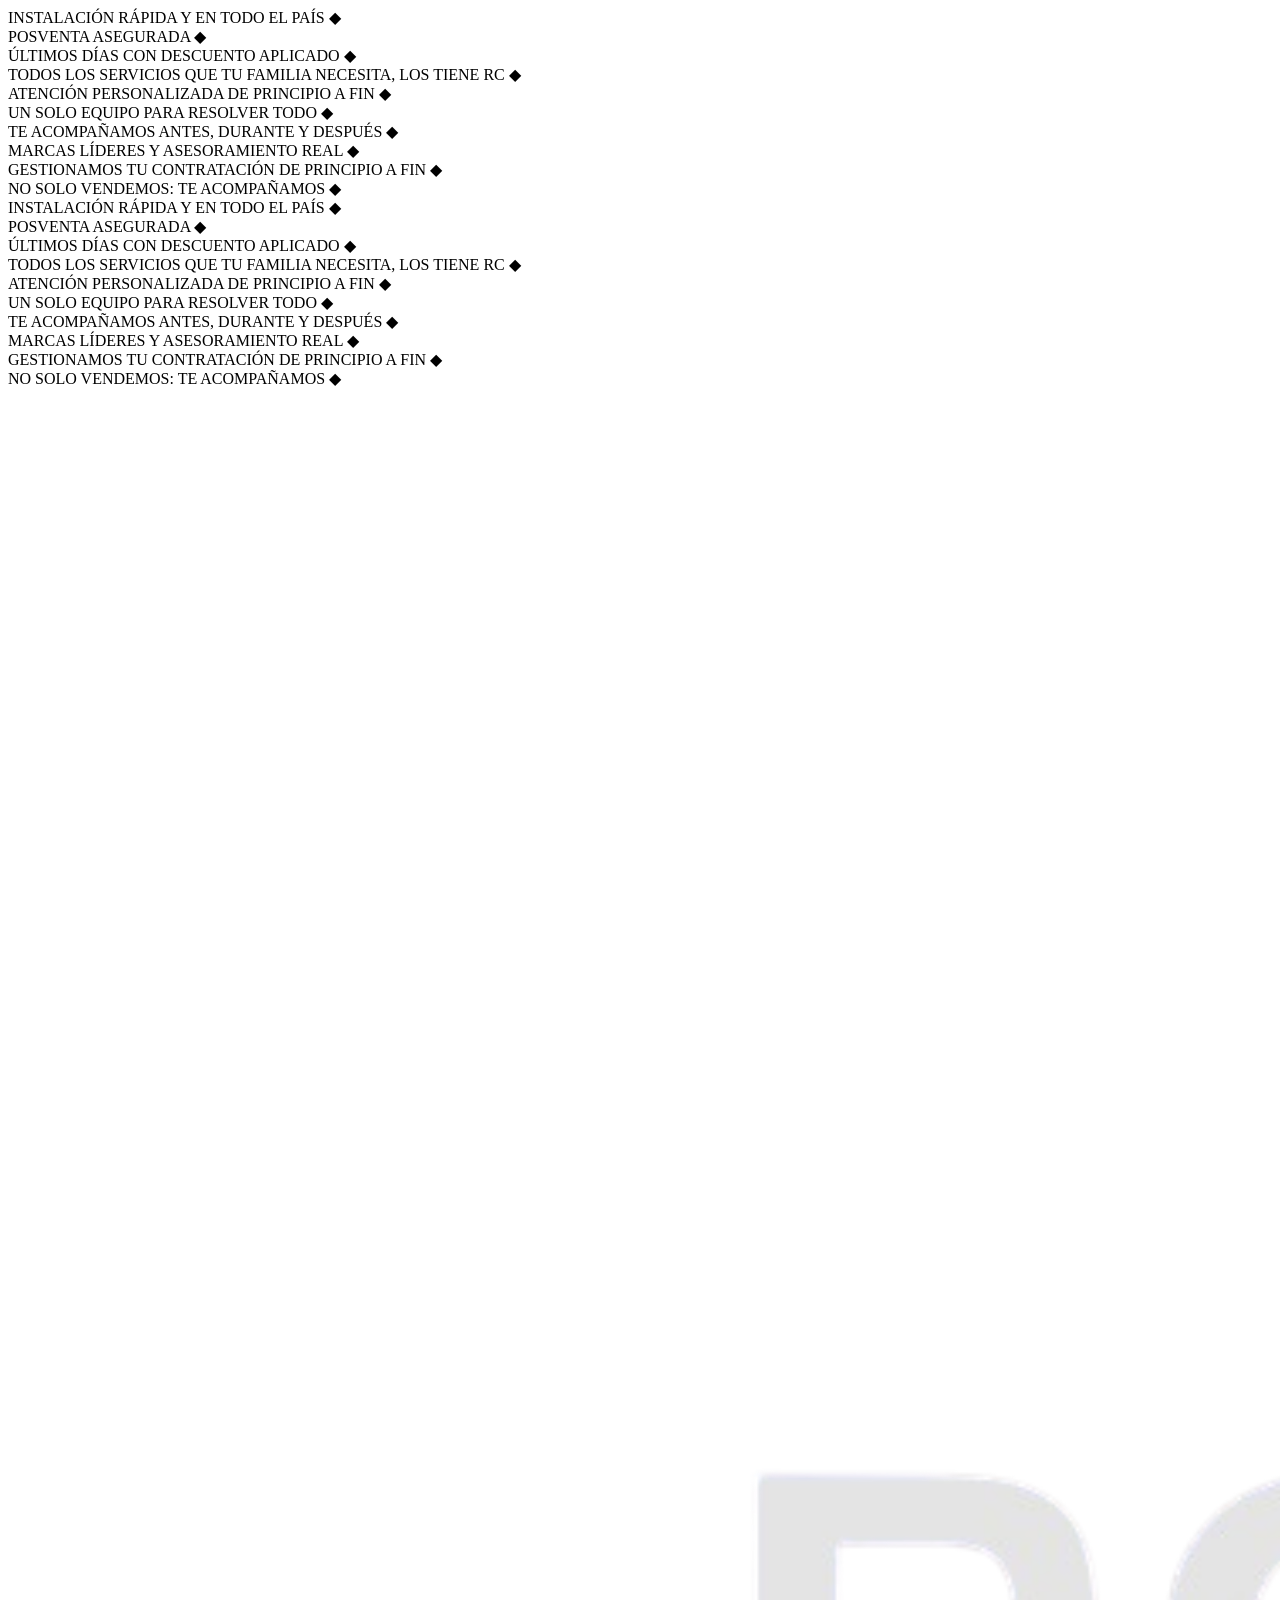
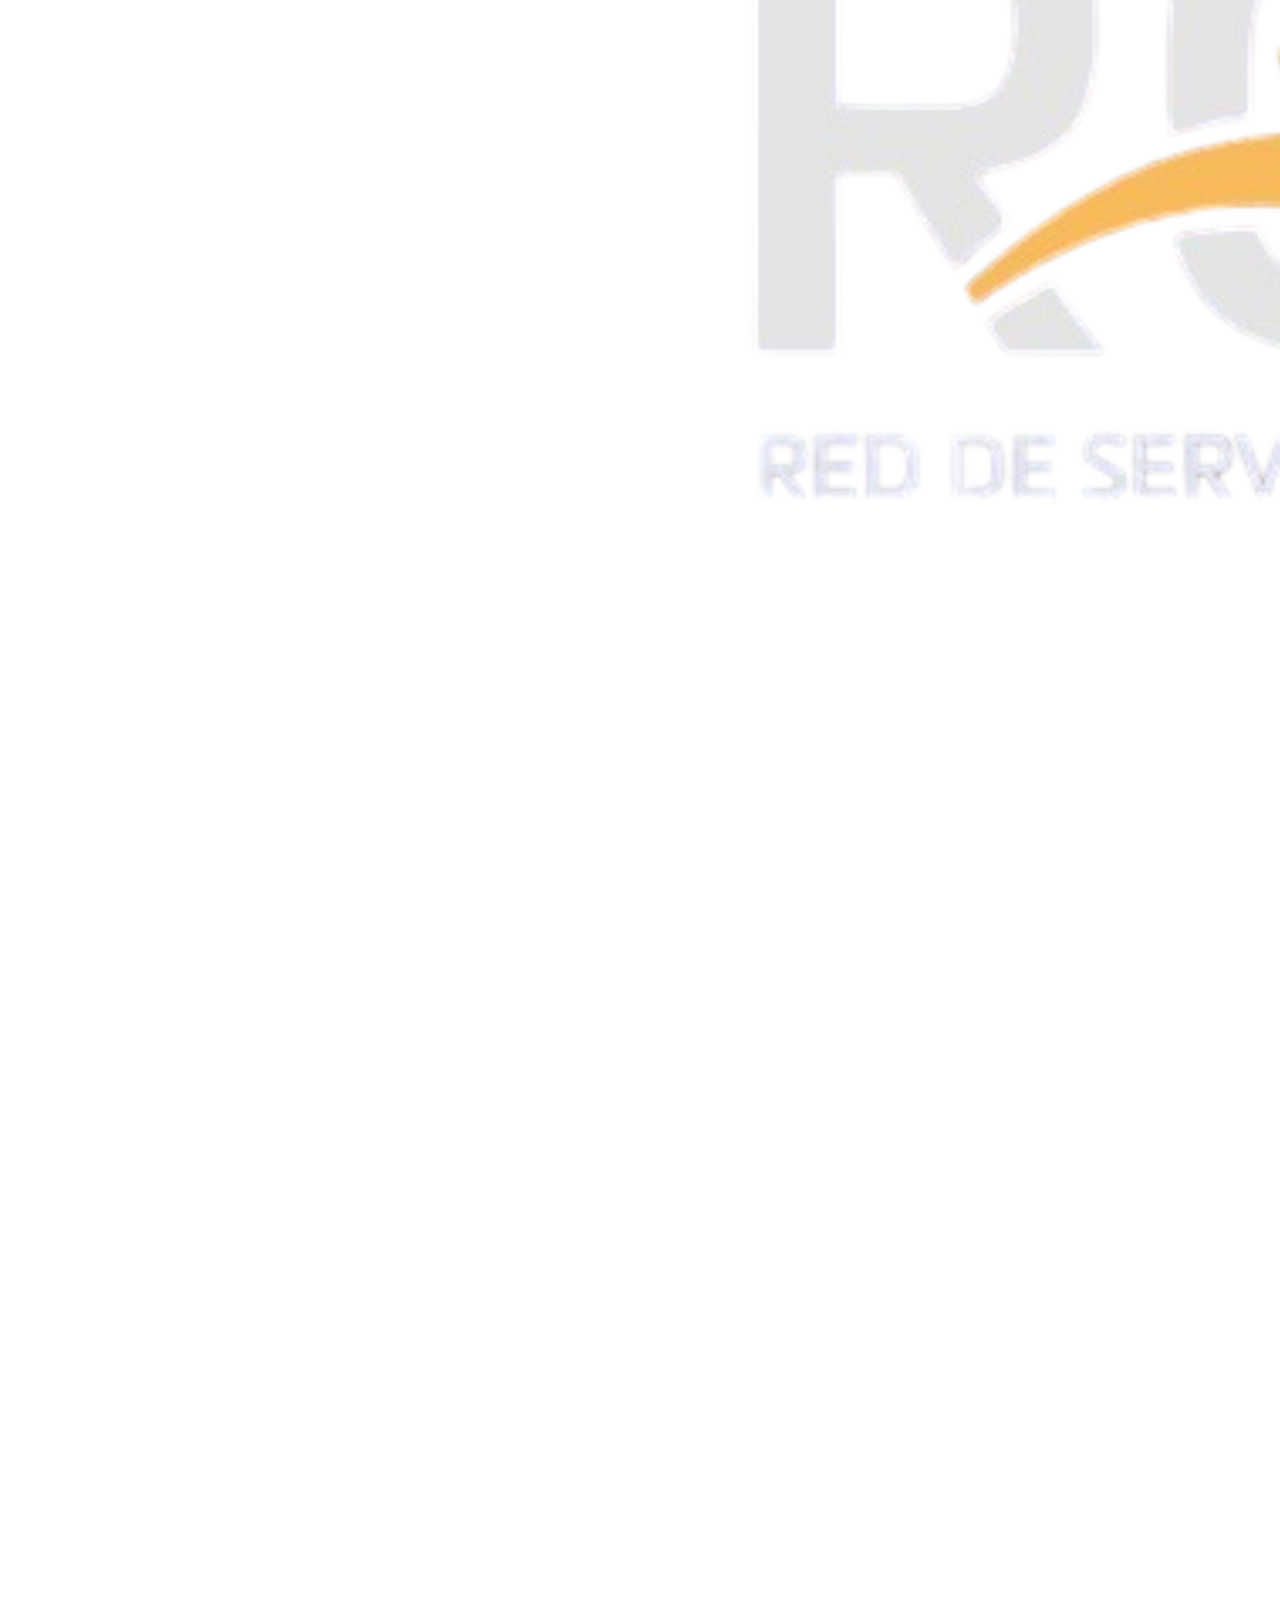
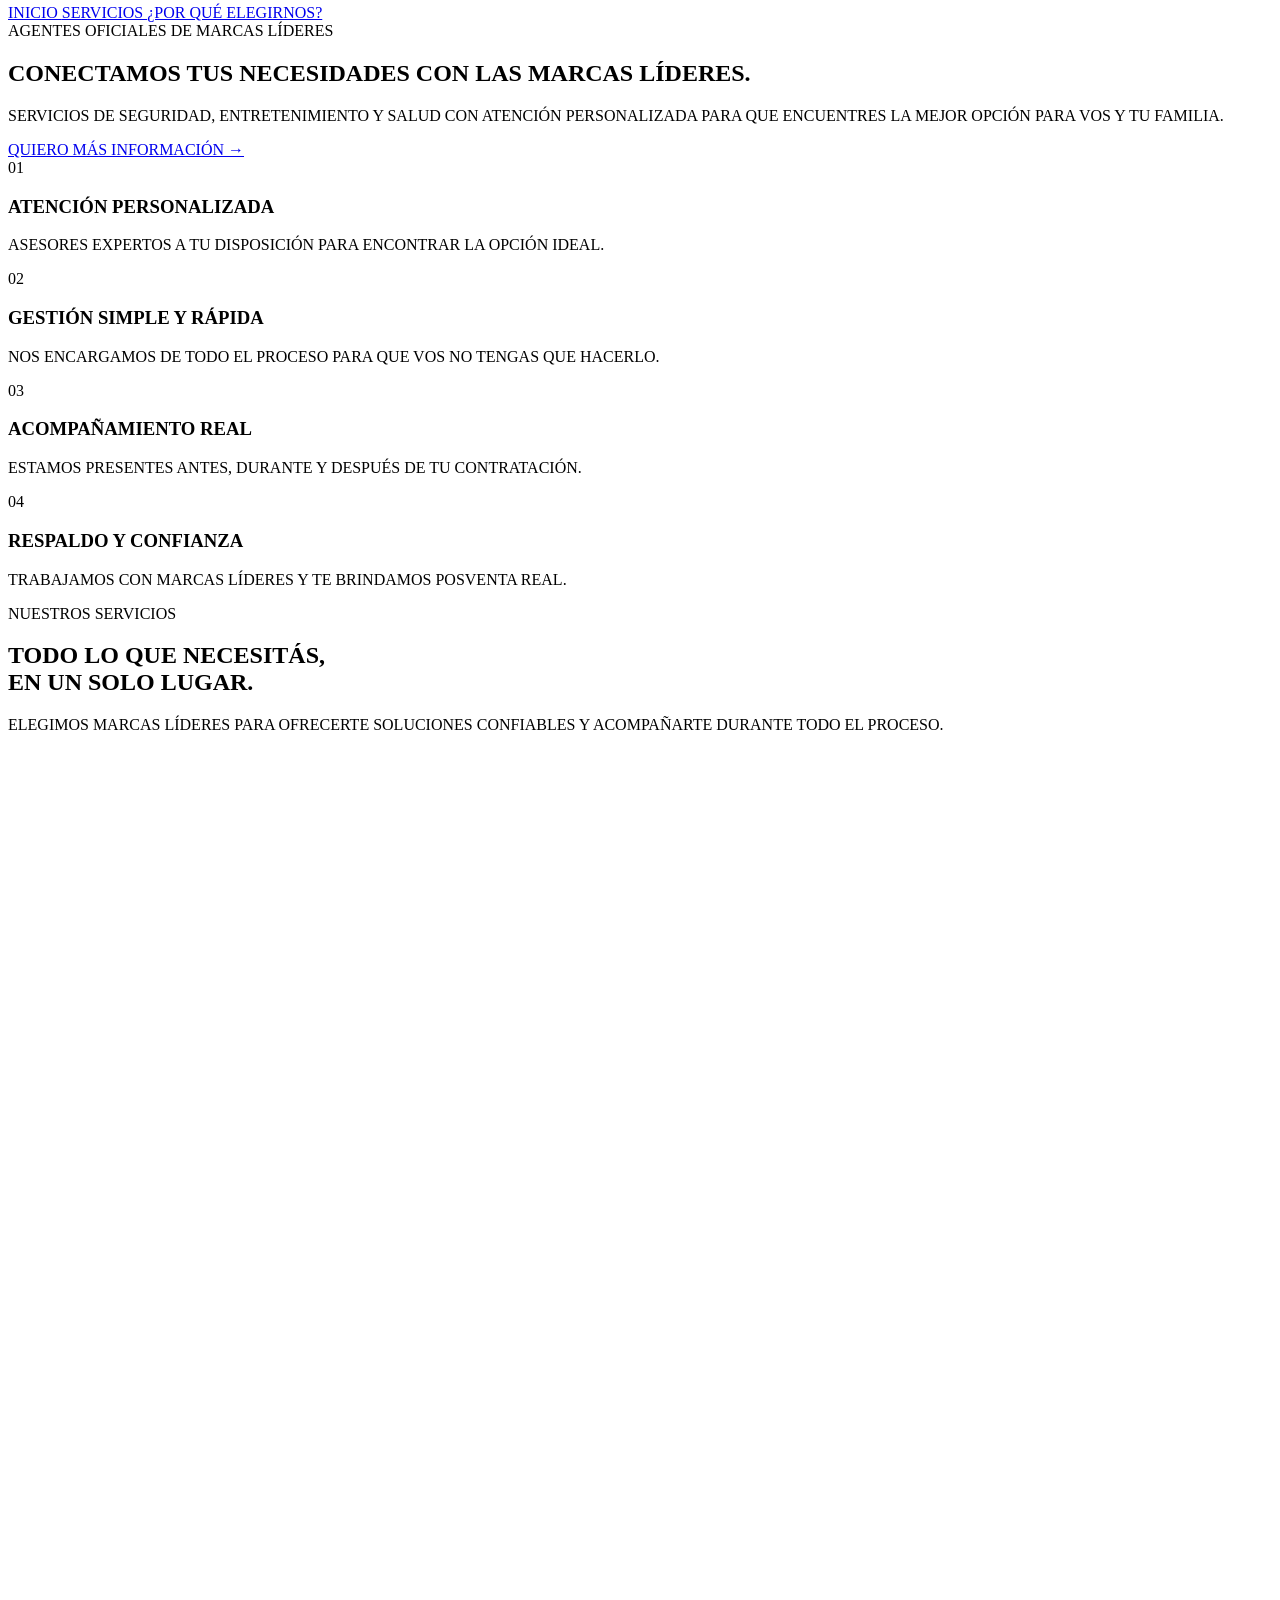
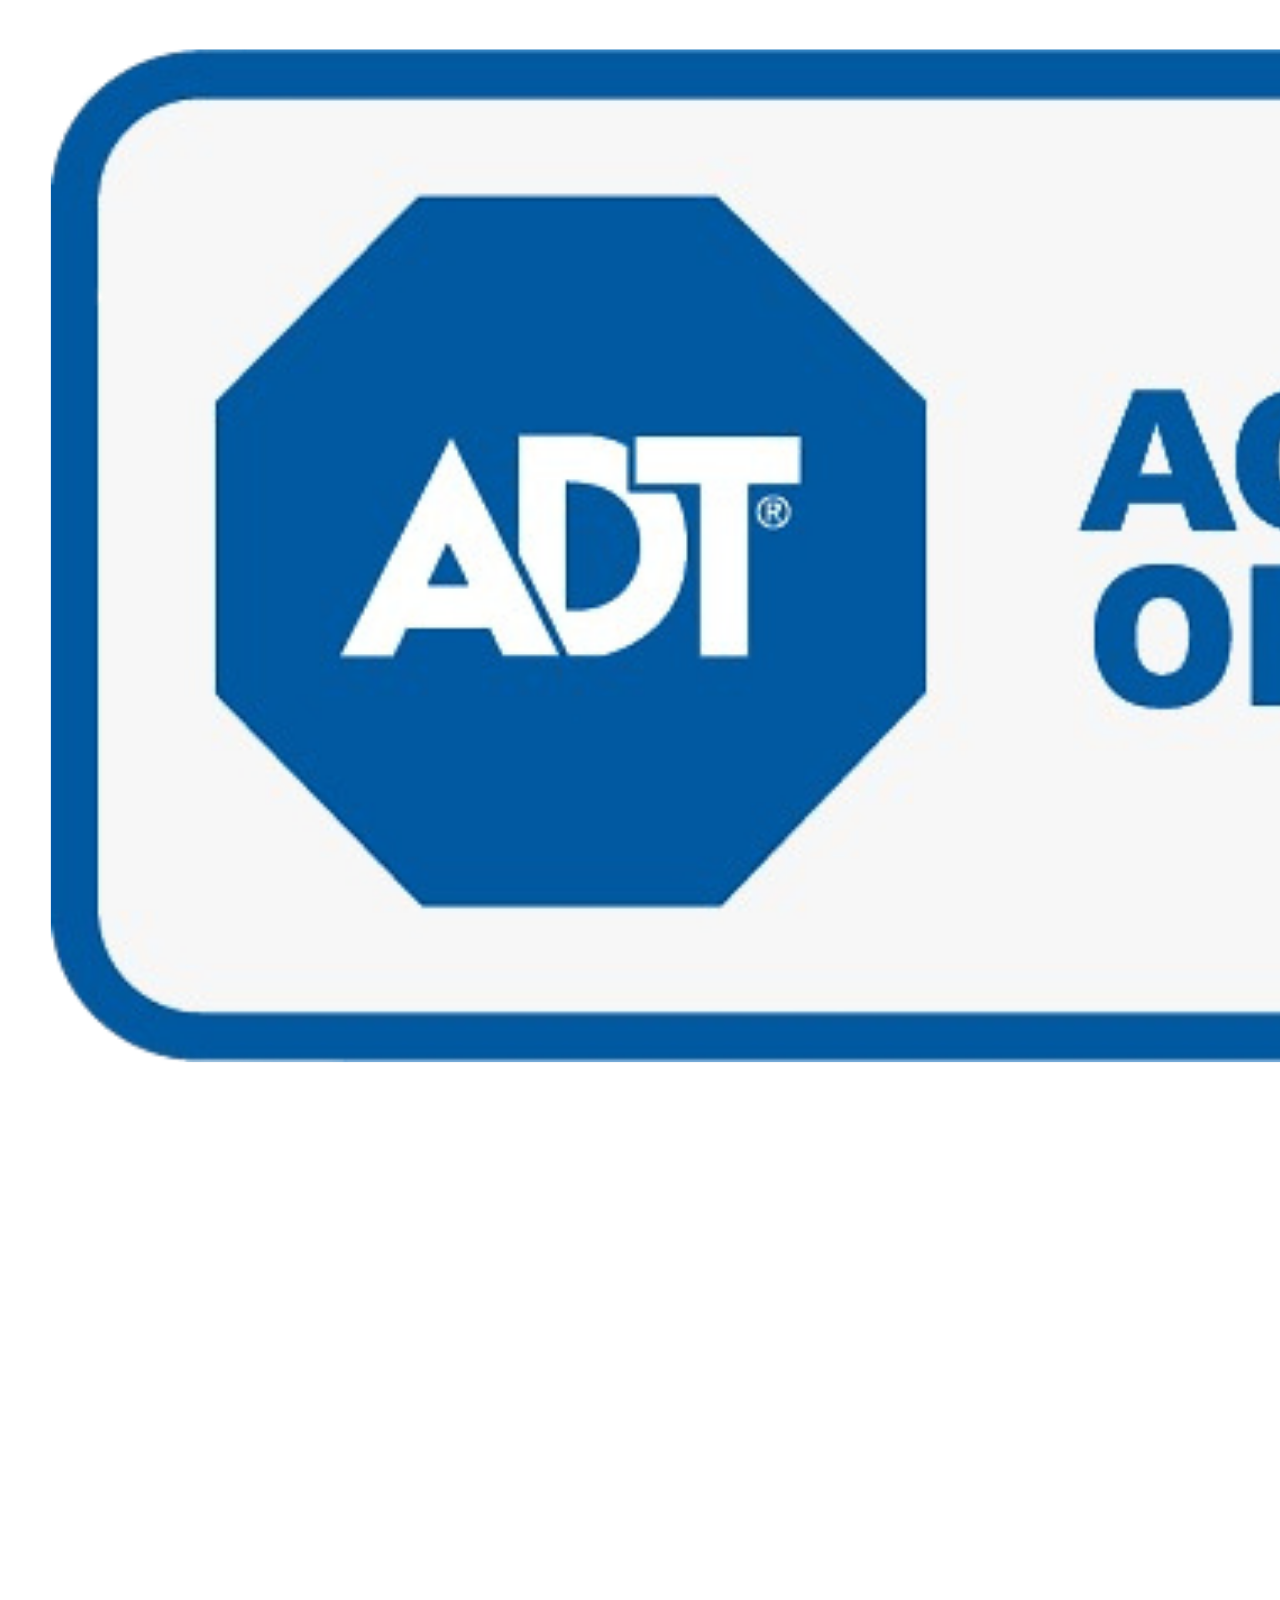
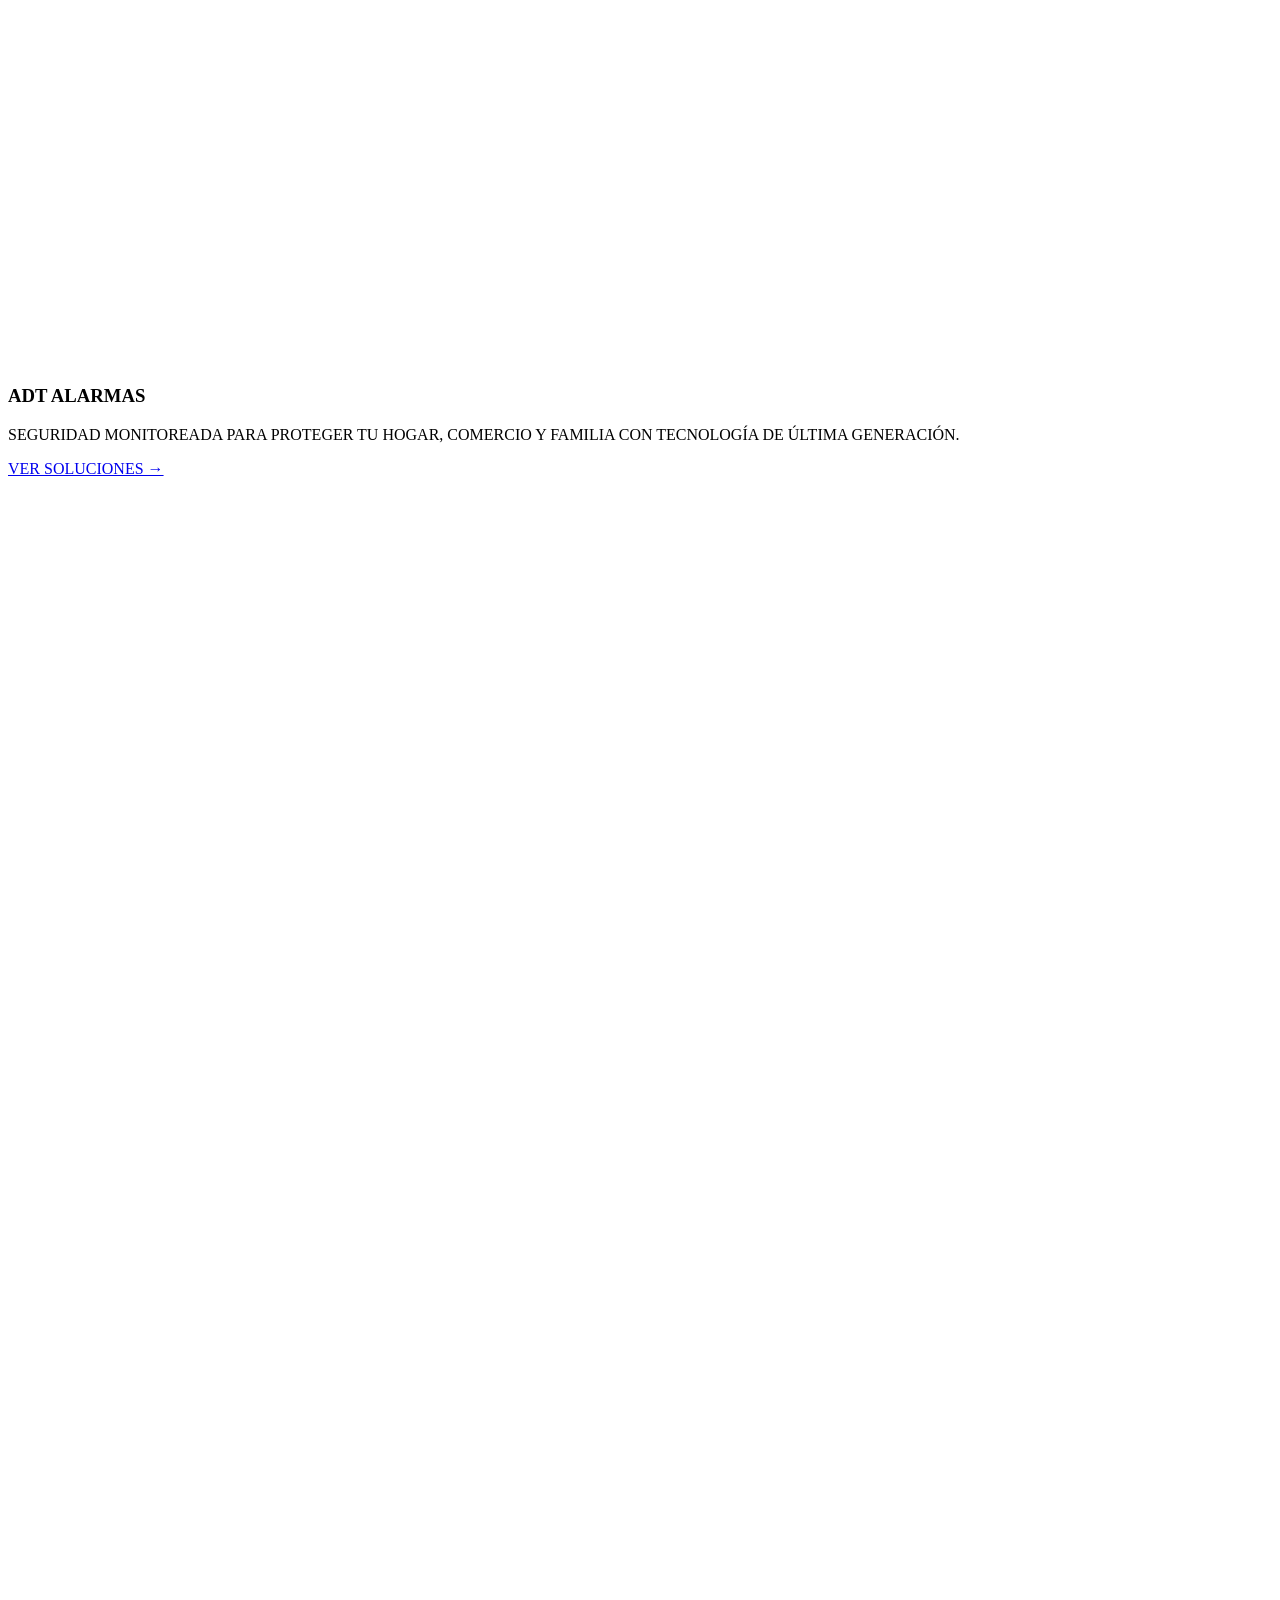
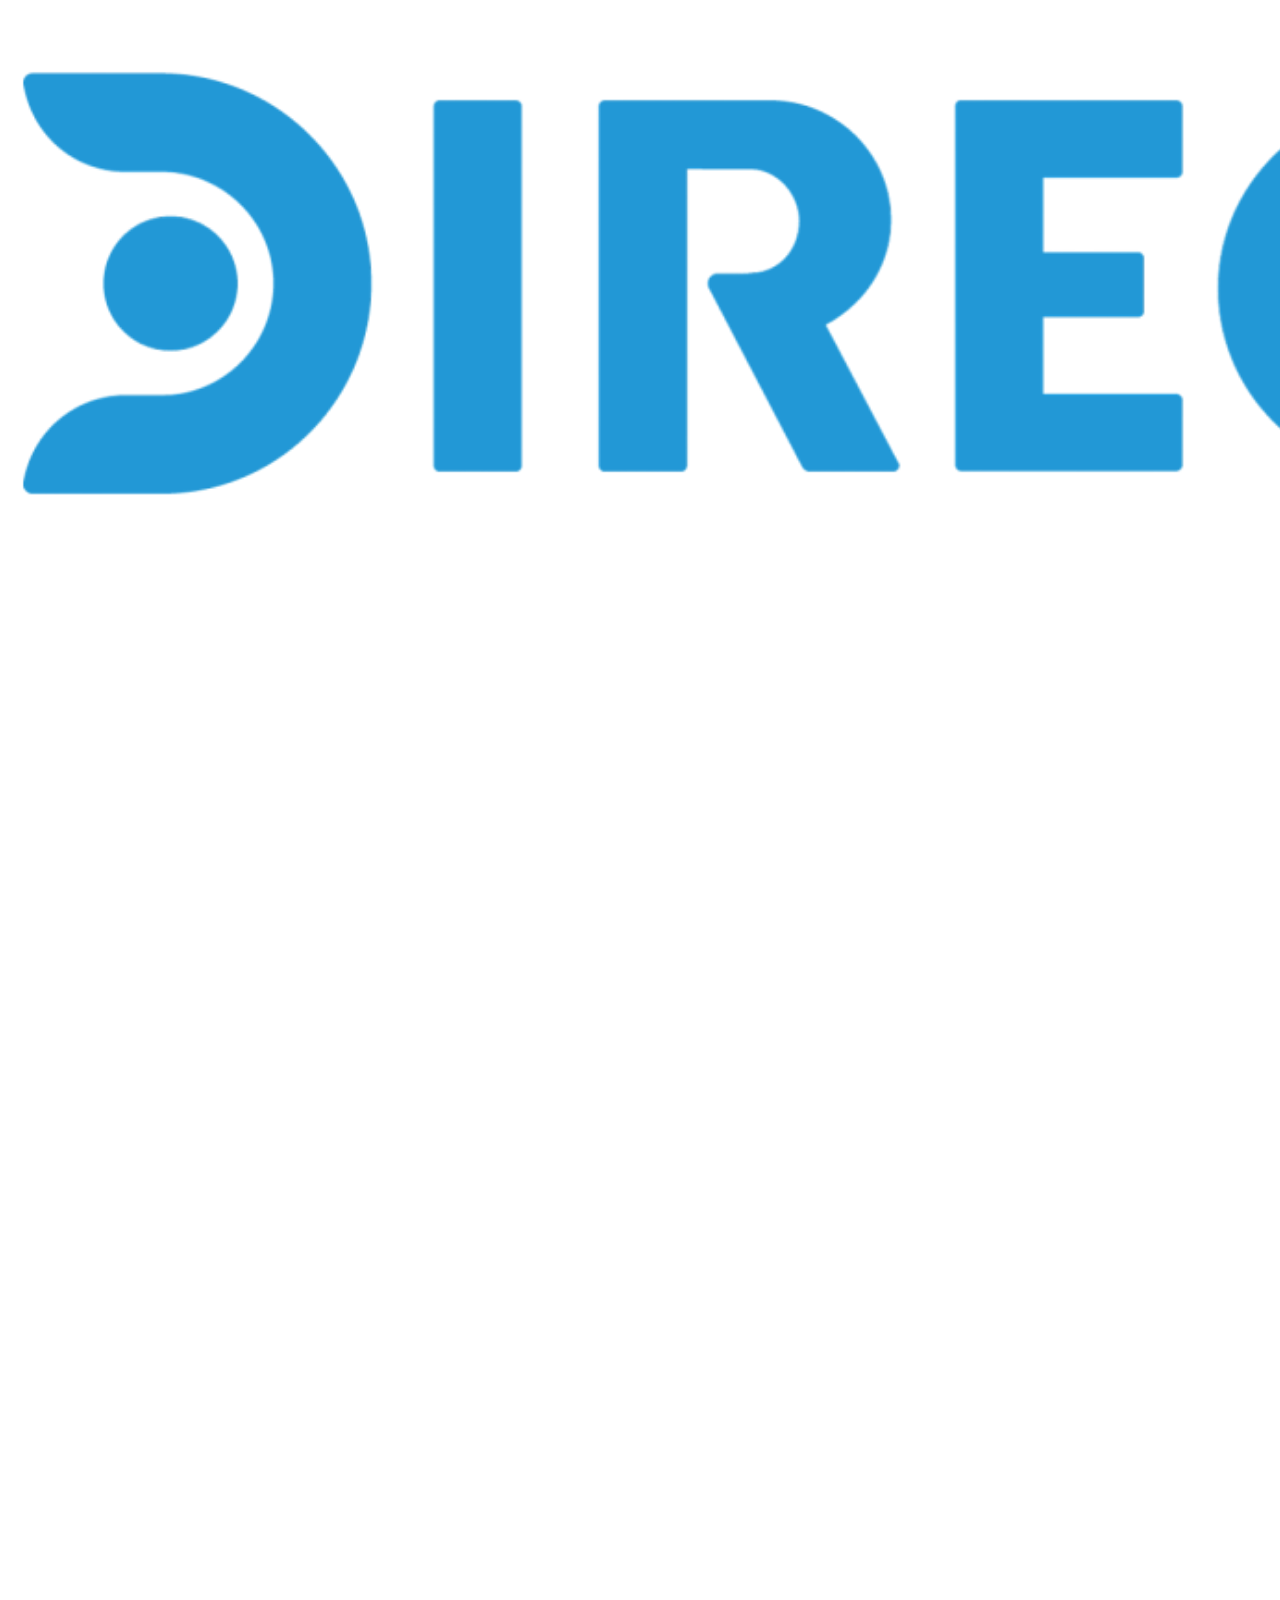
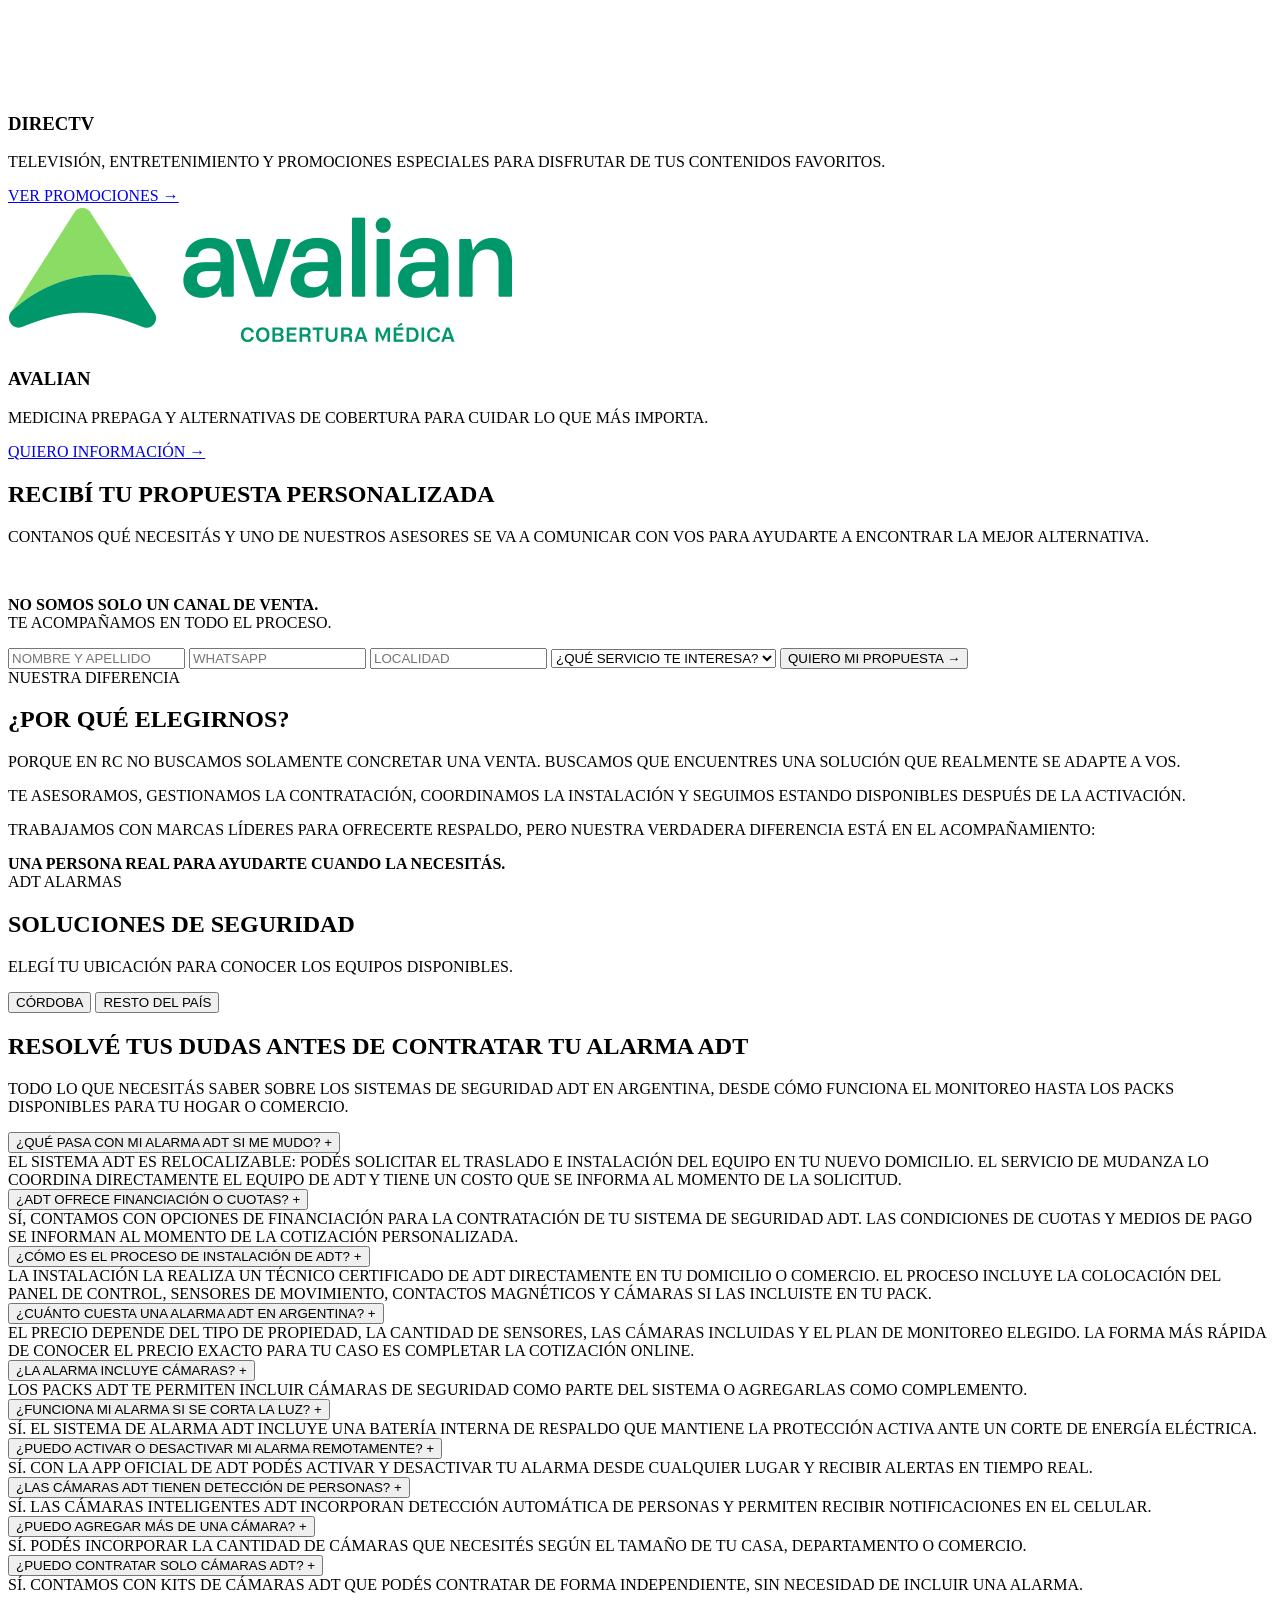
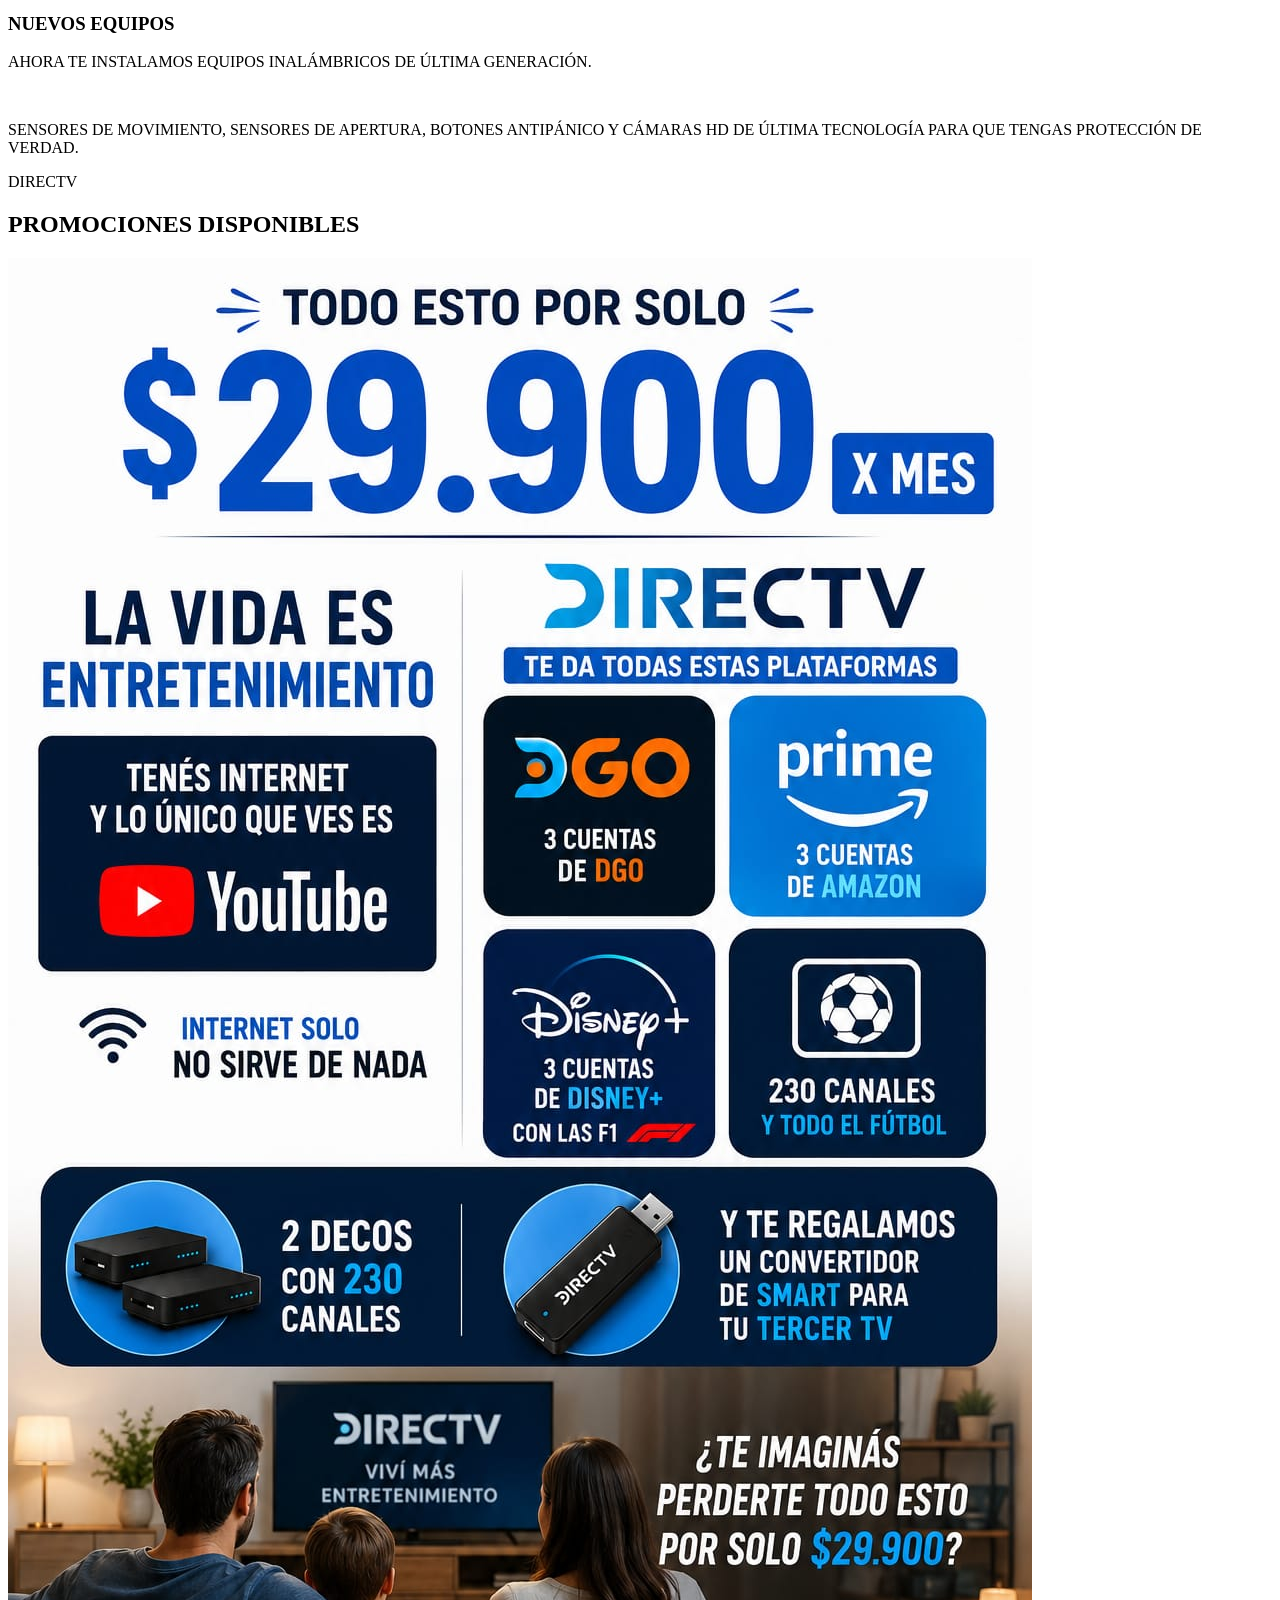
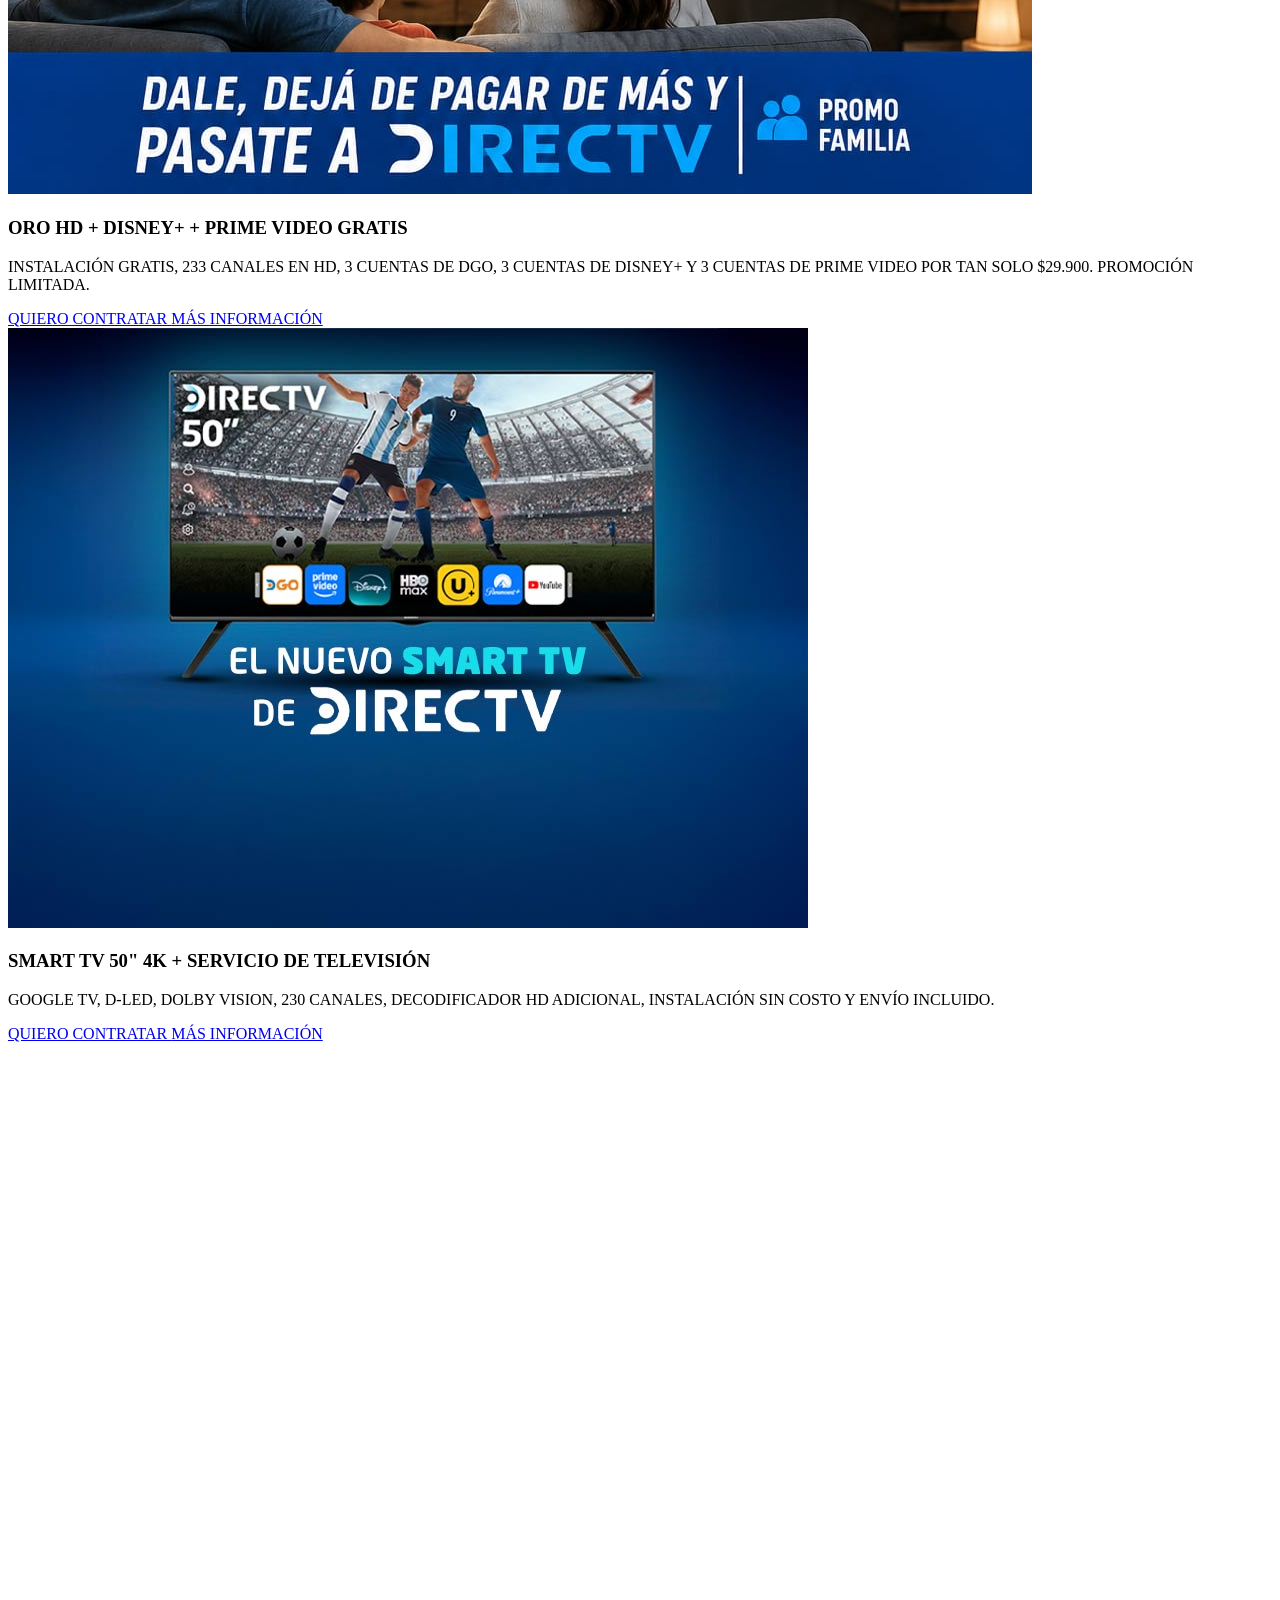
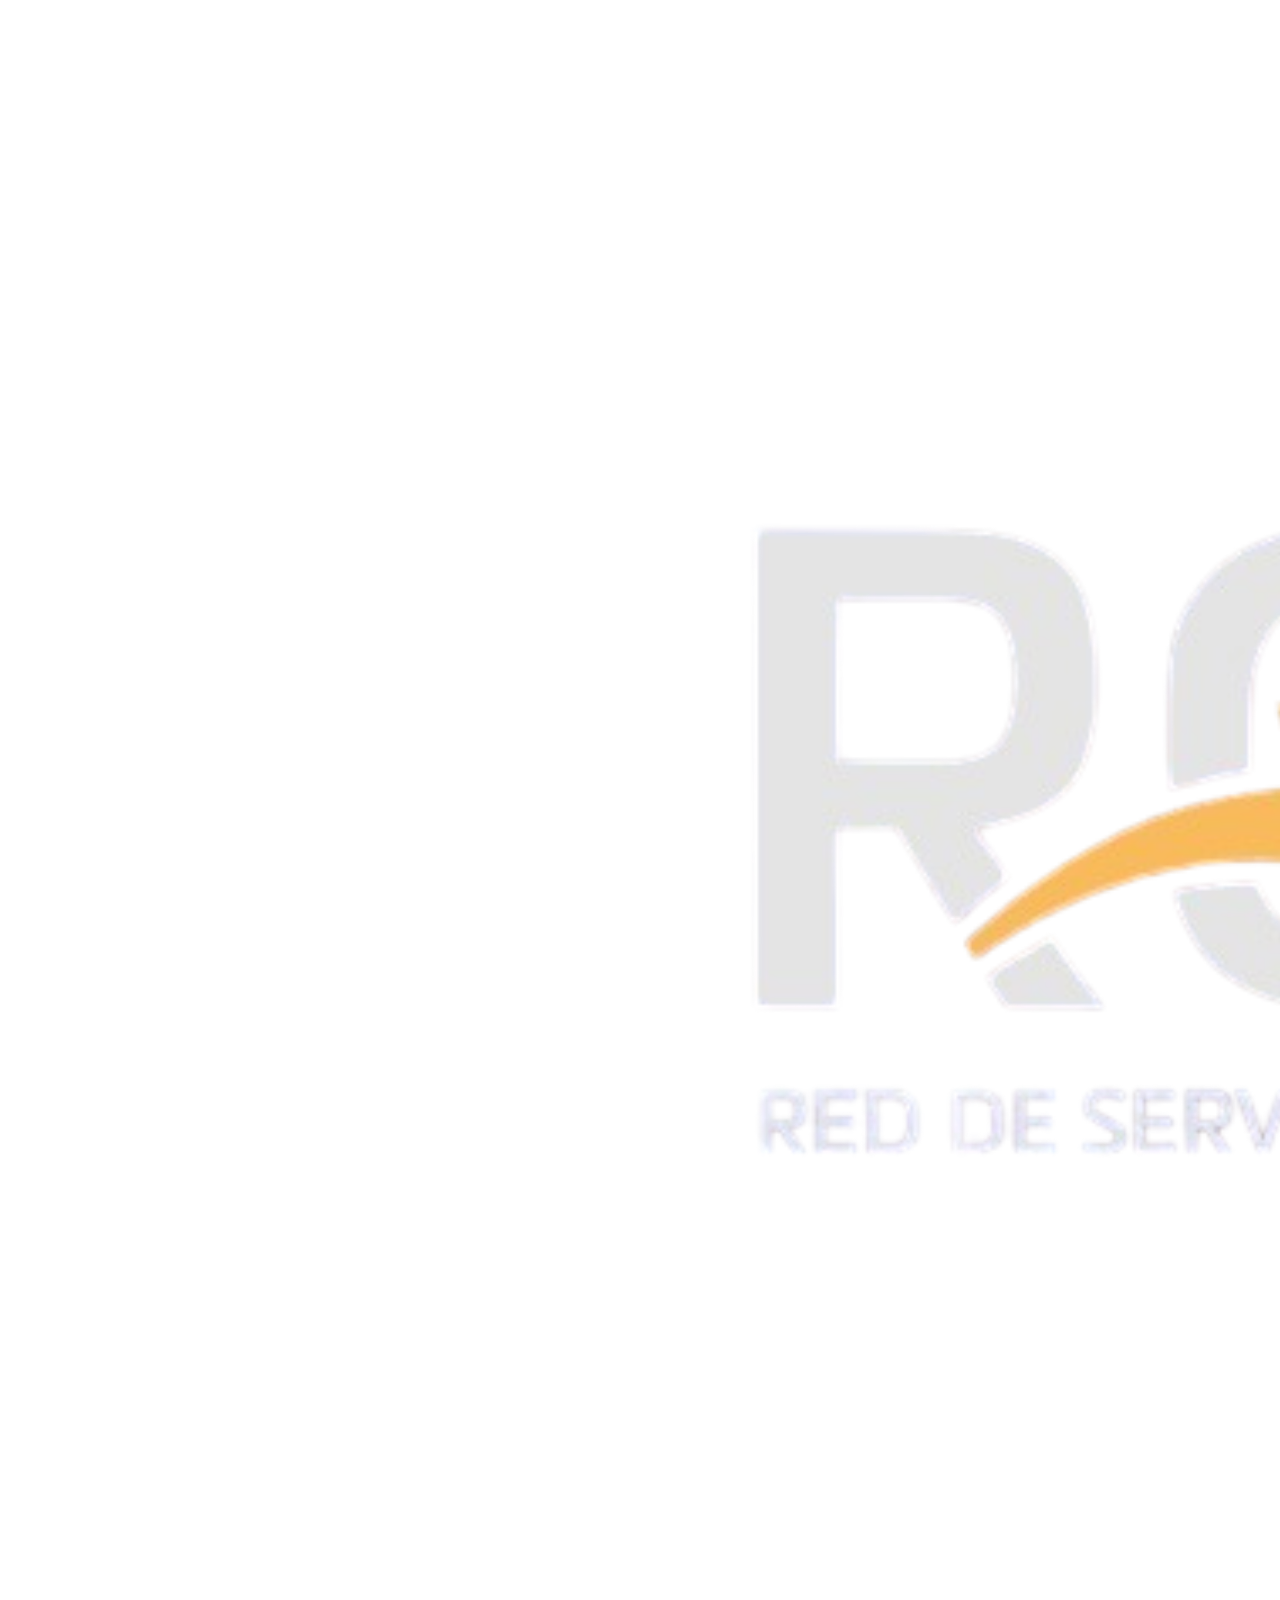
==== commit 01c1ffb6: "Update index.html" ====
--- a/index.html
+++ b/index.html
@@ -1,5 +1,4 @@
 <!DOCTYPE html>
-
 <html lang="es">
 <head>
   <meta charset="UTF-8">
@@ -11,2142 +10,140 @@
 
   <link rel="preconnect" href="https://fonts.googleapis.com">
   <link rel="preconnect" href="https://fonts.gstatic.com" crossorigin>
-  <link href="https://fonts.googleapis.com/css2?family=Inter:wght@400;500;600;700;800;900&display=swap" rel="stylesheet">
-
-  <style>
-
-    :root {
-      --bg: #071526;
-      --bg-dark: #04101f;
-      --bg-card: #0a2038;
-
-      --text: #f3f4f6;
-      --text-soft: rgba(255,255,255,0.72);
-
-      --accent: #f6b83f;
-      --accent-light: #ffd57b;
-
-      --border: rgba(246,184,63,0.22);
-      --border-hover: rgba(246,184,63,0.65);
-
-      --whatsapp: #25D366;
-    }
-
-    * {
-      box-sizing: border-box;
-      margin: 0;
-      padding: 0;
-    }
-
-    html {
-      scroll-behavior: smooth;
-    }
-
-    body {
-      font-family: "Inter", sans-serif;
-      background: var(--bg);
-      color: var(--text);
-      overflow-x: hidden;
-    }
-
-    a {
-      color: inherit;
-      text-decoration: none;
-    }
-
-    button,
-    input,
-    select {
-      font-family: inherit;
-    }
-
-
-    /* =========================================================
+  <link
+    href="https://fonts.googleapis.com/css2?family=Inter:wght@400;500;600;700;800;900&display=swap"
+    rel="stylesheet"
+  >
+
+  <!-- CSS EXTERNO -->
+  <link rel="stylesheet" href="style.css">
+</head>
+
+<body>
+
+  <!-- =========================================================
        BARRA SUPERIOR
-       ========================================================= */
-
-    .top-marquee {
-      position: fixed;
-      top: 0;
-      left: 0;
-
-      width: 100%;
-      height: 38px;
-
-      z-index: 2000;
-
-      background: rgba(4, 16, 31, 0.78);
-
-      backdrop-filter: blur(12px);
-      -webkit-backdrop-filter: blur(12px);
-
-      border-bottom: 1px solid rgba(246,184,63,0.25);
-
-      overflow: hidden;
-
-      display: flex;
-      align-items: center;
-    }
-
-    .marquee-track {
-      display: flex;
-      width: max-content;
-
-      animation: marquee 42s linear infinite;
-
-      will-change: transform;
-    }
-
-    .marquee-content {
-      display: flex;
-      align-items: center;
-
-      white-space: nowrap;
-      flex-shrink: 0;
-    }
-
-    .marquee-item {
-      display: inline-flex;
-      align-items: center;
-      gap: 12px;
-
-      padding: 0 26px;
-
-      color: rgba(255,255,255,0.88);
-
-      font-size: 11px;
-      font-weight: 800;
-
-      letter-spacing: 1px;
-
-      text-transform: uppercase;
-    }
-
-    .marquee-item strong {
-      color: var(--accent);
-    }
-
-    .marquee-separator {
-      color: var(--accent);
-
-      font-size: 11px;
-
-      opacity: 0.9;
-    }
-
-    @keyframes marquee {
-      from {
-        transform: translateX(0);
-      }
-
-      to {
-        transform: translateX(-50%);
-      }
-    }
-
-
-    /* =========================================================
-       HEADER
-       ========================================================= */
-
-    header {
-      position: fixed;
-
-      top: 38px;
-      left: 0;
-
-      width: 100%;
-      height: 82px;
-
-      z-index: 1000;
-
-      background: rgba(4,16,31,0.76);
-
-      backdrop-filter: blur(15px);
-      -webkit-backdrop-filter: blur(15px);
-
-      border-bottom: 1px solid rgba(255,255,255,0.06);
-    }
-
-    .header-inner {
-      width: min(1180px, 92%);
-      height: 100%;
-
-      margin: auto;
-
-      display: flex;
-      align-items: center;
-      justify-content: space-between;
-    }
-
-    .logo-link {
-      display: flex;
-      align-items: center;
-
-      height: 100%;
-
-      overflow: visible;
-    }
-
-    .logo {
-      width: auto;
-      height: 64px;
-
-      max-width: 190px;
-
-      object-fit: contain;
-
-      transform: scale(1.18);
-      transform-origin: left center;
-
-      transition: 0.25s ease;
-    }
-
-    .logo:hover {
-      transform: scale(1.24);
-    }
-
-    nav {
-      display: flex;
-      align-items: center;
-      gap: 34px;
-    }
-
-    nav a {
-      color: rgba(255,255,255,0.82);
-
-      font-size: 13px;
-      font-weight: 700;
-
-      transition: 0.25s ease;
-    }
-
-    nav a:hover {
-      color: var(--accent);
-    }
-
-
-    /* =========================================================
-       HERO
-       ========================================================= */
-
-    .hero {
-      position: relative;
-
-      min-height: 100vh;
-
-      padding-top: 120px;
-
-      display: flex;
-      align-items: flex-start;
-
-      overflow: hidden;
-
-      background-image:
-
-        linear-gradient(
-          90deg,
-          rgba(4,16,31,0.82) 0%,
-          rgba(4,16,31,0.58) 30%,
-          rgba(4,16,31,0.28) 58%,
-          rgba(4,16,31,0.10) 82%,
-          rgba(4,16,31,0.08) 100%
-        ),
-
-        url("hero-fondo.png");
-
-      background-size: cover;
-
-      background-position: center center;
-
-      background-repeat: no-repeat;
-    }
-
-    .hero::after {
-      content: "";
-
-      position: absolute;
-      inset: 0;
-
-      pointer-events: none;
-
-      background:
-
-        linear-gradient(
-          180deg,
-          rgba(4,16,31,0.08) 0%,
-          transparent 55%,
-          rgba(4,16,31,0.42) 100%
-        );
-    }
-
-    .hero-inner {
-      position: relative;
-
-      z-index: 2;
-
-      width: min(1180px, 92%);
-
-      margin: auto;
-
-      padding-top: 92px;
-      padding-bottom: 75px;
-    }
-
-    .hero-content {
-      max-width: 780px;
-    }
-
-
-    /* =========================================================
-       BADGE
-       ========================================================= */
-
-    .hero-badge {
-      display: inline-flex;
-      align-items: center;
-
-      padding: 10px 17px;
-
-      margin-bottom: 24px;
-
-      border-radius: 999px;
-
-      background: rgba(246,184,63,0.13);
-
-      border: 1px solid rgba(246,184,63,0.55);
-
-      color: var(--accent-light);
-
-      font-size: 11px;
-
-      font-weight: 900;
-
-      letter-spacing: 1.35px;
-
-      text-transform: uppercase;
-
-      box-shadow:
-        0 0 25px rgba(246,184,63,0.05);
-    }
-
-
-    /* =========================================================
-       HERO TÍTULO
-       ========================================================= */
-
-    .hero h1 {
-      max-width: 850px;
-
-      margin-bottom: 25px;
-
-      font-size: clamp(38px, 5vw, 70px);
-
-      line-height: 0.98;
-
-      font-weight: 900;
-
-      letter-spacing: -2.5px;
-    }
-
-    .hero h1 span {
-      color: var(--accent);
-    }
-
-    .hero-subtitle {
-      max-width: 680px;
-
-      margin-bottom: 32px;
-
-      color: rgba(255,255,255,0.82);
-
-      font-size: 17px;
-
-      line-height: 1.7;
-    }
-
-    .hero-button {
-      display: inline-flex;
-
-      align-items: center;
-      justify-content: center;
-
-      gap: 10px;
-
-      padding: 15px 23px;
-
-      border-radius: 10px;
-
-      background: var(--accent);
-
-      color: var(--bg-dark);
-
-      font-size: 12px;
-
-      font-weight: 900;
-
-      letter-spacing: 0.7px;
-
-      box-shadow:
-        0 10px 35px rgba(246,184,63,0.20);
-
-      transition: 0.25s ease;
-    }
-
-    .hero-button:hover {
-      transform: translateY(-3px);
-
-      background: var(--accent-light);
-
-      box-shadow:
-        0 15px 40px rgba(246,184,63,0.30);
-    }
-
-
-    /* =========================================================
-       BLOQUES DE VALOR
-       ========================================================= */
-
-    .hero-features {
-
-      display: grid;
-
-      grid-template-columns:
-        repeat(4, 1fr);
-
-      gap: 14px;
-
-      /*
-        BAJADOS MÁS ABAJO PARA NO INTERFERIR
-        CON LA IMAGEN PRINCIPAL DE LA PORTADA.
-      */
-
-      margin-top: 165px;
-
-      width: 100%;
-    }
-
-    .feature-box {
-
-      position: relative;
-
-      min-height: 140px;
-
-      padding: 25px 21px;
-
-      display: flex;
-
-      flex-direction: column;
-
-      justify-content: center;
-
-      background:
-        rgba(7,21,38,0.62);
-
-      border:
-        1px solid rgba(246,184,63,0.48);
-
-      border-radius: 15px;
-
-      color: var(--text);
-
-      backdrop-filter: blur(8px);
-      -webkit-backdrop-filter: blur(8px);
-
-      box-shadow:
-        0 12px 35px rgba(0,0,0,0.20);
-
-      transition:
-        transform 0.25s ease,
-        border-color 0.25s ease,
-        background 0.25s ease,
-        box-shadow 0.25s ease;
-    }
-
-    .feature-box:hover {
-
-      transform: translateY(-7px);
-
-      background:
-        rgba(7,21,38,0.78);
-
-      border-color:
-        rgba(246,184,63,0.82);
-
-      box-shadow:
-        0 18px 45px rgba(0,0,0,0.30),
-        0 0 28px rgba(246,184,63,0.08);
-    }
-
-    .feature-number {
-
-      position: absolute;
-
-      top: 12px;
-      right: 16px;
-
-      color: var(--accent);
-
-      font-size: 10px;
-
-      font-weight: 900;
-
-      opacity: 0.65;
-    }
-
-    .feature-box h3 {
-
-      margin-bottom: 9px;
-
-      color: var(--accent-light);
-
-      font-size: 14px;
-
-      font-weight: 900;
-
-      letter-spacing: 0.2px;
-
-      text-transform: uppercase;
-    }
-
-    .feature-box p {
-
-      color: rgba(255,255,255,0.70);
-
-      font-size: 11px;
-
-      line-height: 1.55;
-
-      font-weight: 600;
-
-      text-transform: uppercase;
-    }
-
-
-    /* =========================================================
-       SECCIONES GENERALES
-       ========================================================= */
-
-    section {
-      padding: 100px 0;
-    }
-
-    .section-inner {
-      width: min(1180px, 92%);
-
-      margin: auto;
-    }
-
-    .section-title {
-      text-align: center;
-
-      margin-bottom: 55px;
-    }
-
-    .section-title .eyebrow {
-
-      display: block;
-
-      margin-bottom: 12px;
-
-      color: var(--accent);
-
-      font-size: 11px;
-
-      font-weight: 900;
-
-      letter-spacing: 2px;
-    }
-
-    .section-title h2 {
-
-      font-size: clamp(30px, 4vw, 46px);
-
-      line-height: 1.05;
-
-      font-weight: 900;
-
-      letter-spacing: -1.5px;
-    }
-
-    .section-title p {
-
-      max-width: 650px;
-
-      margin: 18px auto 0;
-
-      color: var(--text-soft);
-
-      font-size: 15px;
-
-      line-height: 1.7;
-    }
-
-
-    /* =========================================================
-       SERVICIOS
-       ========================================================= */
-
-    #servicios {
-      background: var(--bg);
-    }
-
-    .services-grid {
-
-      display: grid;
-
-      grid-template-columns:
-        repeat(3, 1fr);
-
-      gap: 22px;
-    }
-
-    .service-card {
-
-      padding: 35px;
-
-      text-align: center;
-
-      background: var(--bg-card);
-
-      border: 1px solid var(--border);
-
-      border-radius: 18px;
-
-      transition: 0.25s ease;
-    }
-
-    .service-card:hover {
-
-      transform: translateY(-6px);
-
-      border-color:
-        var(--border-hover);
-
-      box-shadow:
-        0 20px 45px rgba(0,0,0,0.20);
-    }
-
-    .service-card img {
-
-      width: 170px;
-      height: 75px;
-
-      object-fit: contain;
-
-      margin-bottom: 25px;
-    }
-
-    .service-card h3 {
-
-      margin-bottom: 12px;
-
-      font-size: 20px;
-
-      font-weight: 800;
-    }
-
-    .service-card p {
-
-      margin-bottom: 25px;
-
-      color: var(--text-soft);
-
-      font-size: 13px;
-
-      line-height: 1.7;
-    }
-
-    .service-button {
-
-      display: inline-flex;
-
-      padding: 12px 18px;
-
-      border-radius: 8px;
-
-      background: var(--accent);
-
-      color: var(--bg-dark);
-
-      font-size: 11px;
-
-      font-weight: 900;
-
-      transition: 0.25s ease;
-    }
-
-    .service-button:hover {
-
-      background: var(--accent-light);
-
-      transform: translateY(-2px);
-    }
-
-
-    /* =========================================================
-       PROPUESTA
-       ========================================================= */
-
-    .proposal {
-      background: var(--bg-dark);
-    }
-
-    .proposal-box {
-
-      display: grid;
-
-      grid-template-columns: 1fr 1.8fr;
-
-      gap: 45px;
-
-      padding: 45px;
-
-      background: var(--bg-card);
-
-      border: 1px solid var(--border);
-
-      border-radius: 22px;
-    }
-
-    .proposal-info h2 {
-
-      margin-bottom: 18px;
-
-      font-size: 34px;
-
-      line-height: 1.1;
-
-      font-weight: 900;
-    }
-
-    .proposal-info p {
-
-      color: var(--text-soft);
-
-      font-size: 14px;
-
-      line-height: 1.7;
-    }
-
-    .proposal-form {
-
-      display: grid;
-
-      grid-template-columns:
-        1fr 1fr;
-
-      gap: 15px;
-    }
-
-    .proposal-form input,
-    .proposal-form select {
-
-      width: 100%;
-
-      padding: 14px 15px;
-
-      outline: none;
-
-      background:
-        rgba(255,255,255,0.05);
-
-      border:
-        1px solid rgba(255,255,255,0.10);
-
-      border-radius: 9px;
-
-      color: white;
-
-      font-size: 13px;
-    }
-
-    .proposal-form input:focus,
-    .proposal-form select:focus {
-
-      border-color:
-        var(--accent);
-    }
-
-    .proposal-form select option {
-
-      background: var(--bg-dark);
-
-      color: white;
-    }
-
-    .proposal-form button {
-
-      grid-column: 1 / -1;
-
-      padding: 15px;
-
-      border: none;
-
-      border-radius: 9px;
-
-      background: var(--accent);
-
-      color: var(--bg-dark);
-
-      font-size: 12px;
-
-      font-weight: 900;
-
-      cursor: pointer;
-
-      transition: 0.25s ease;
-    }
-
-    .proposal-form button:hover {
-
-      background: var(--accent-light);
-
-      transform: translateY(-2px);
-    }
-
-
-    /* =========================================================
-       NUESTRA DIFERENCIA
-       ========================================================= */
-
-    #por-que-elegirnos {
-      background: var(--bg);
-      padding-top: 105px;
-      padding-bottom: 110px;
-    }
-
-    .difference-box {
-
-      position: relative;
-
-      max-width: 1050px;
-
-      margin: 0 auto;
-
-      padding: 55px 65px;
-
-      background:
-        linear-gradient(
-          135deg,
-          #0a2947 0%,
-          #071d34 55%,
-          #05172b 100%
-        );
-
-      border: 3px solid var(--accent);
-
-      border-radius: 24px;
-
-      box-shadow:
-        0 20px 60px rgba(0,0,0,0.32),
-        0 0 35px rgba(246,184,63,0.10);
-
-      overflow: hidden;
-    }
-
-    .difference-box::before {
-
-      content: "";
-
-      position: absolute;
-
-      top: 0;
-      left: 0;
-
-      width: 100%;
-      height: 5px;
-
-      background: var(--accent);
-    }
-
-    .difference-box::after {
-
-      content: "";
-
-      position: absolute;
-
-      width: 220px;
-      height: 220px;
-
-      right: -100px;
-      bottom: -120px;
-
-      border-radius: 50%;
-
-      background:
-        rgba(246,184,63,0.08);
-
-      pointer-events: none;
-    }
-
-    .difference-header {
-
-      text-align: center;
-
-      margin-bottom: 38px;
-    }
-
-    .difference-eyebrow {
-
-      display: block;
-
-      margin-bottom: 12px;
-
-      color: var(--accent);
-
-      font-size: 13px;
-
-      font-weight: 900;
-
-      letter-spacing: 3px;
-
-      text-transform: uppercase;
-    }
-
-    .difference-header h2 {
-
-      color: var(--accent);
-
-      font-size: clamp(34px, 5vw, 54px);
-
-      line-height: 1;
-
-      font-weight: 900;
-
-      letter-spacing: -2px;
-
-      text-transform: uppercase;
-
-      text-shadow:
-        0 0 22px rgba(246,184,63,0.12);
-    }
-
-    .difference-content {
-
-      max-width: 900px;
-
-      margin: auto;
-
-      text-align: center;
-
-      position: relative;
-
-      z-index: 2;
-    }
-
-    .difference-content p {
-
-      color: rgba(255,255,255,0.84);
-
-      font-size: 16px;
-
-      line-height: 1.9;
-
-      font-weight: 500;
-    }
-
-    .difference-content p + p {
-
-      margin-top: 23px;
-    }
-
-    .difference-content .rc-highlight {
-
-      color: var(--accent);
-
-      font-weight: 900;
-
-      font-size: 1.05em;
-    }
-
-    .difference-content .person-highlight {
-
-      display: block;
-
-      margin-top: 18px;
-
-      color: var(--accent);
-
-      font-size: clamp(20px, 3vw, 29px);
-
-      line-height: 1.25;
-
-      font-weight: 900;
-
-      letter-spacing: -0.4px;
-
-      text-transform: uppercase;
-
-      text-shadow:
-        0 0 25px rgba(246,184,63,0.14);
-    }
-
-    .difference-content .person-highlight::before {
-
-      content: "“";
-
-      font-size: 1.35em;
-
-      vertical-align: -5px;
-
-      margin-right: 4px;
-    }
-
-    .difference-content .person-highlight::after {
-
-      content: "”";
-
-      font-size: 1.35em;
-
-      vertical-align: -5px;
-
-      margin-left: 4px;
-    }
-
-
-    /* =========================================================
-       ADT
-       ========================================================= */
-
-    #adt {
-
-      display: none;
-
-      background: var(--bg-dark);
-    }
-
-    .location-selector {
-
-      display: flex;
-
-      justify-content: center;
-
-      gap: 12px;
-
-      margin-bottom: 40px;
-    }
-
-    .location-button {
-
-      padding: 13px 20px;
-
-      border:
-        1px solid var(--border);
-
-      border-radius: 9px;
-
-      background: var(--bg-card);
-
-      color: white;
-
-      font-size: 12px;
-
-      font-weight: 800;
-
-      cursor: pointer;
-
-      transition: 0.25s ease;
-    }
-
-    .location-button:hover,
-    .location-button.active {
-
-      background: var(--accent);
-
-      color: var(--bg-dark);
-
-      border-color:
-        var(--accent);
-    }
-
-    .adt-products {
-
-      display: grid;
-
-      grid-template-columns:
-        repeat(2, 1fr);
-
-      gap: 22px;
-    }
-
-    .product-card {
-
-      overflow: hidden;
-
-      background: var(--bg-card);
-
-      border:
-        1px solid var(--border);
-
-      border-radius: 18px;
-
-      transition: 0.25s ease;
-    }
-
-    .product-card:hover {
-
-      transform: translateY(-5px);
-
-      border-color:
-        var(--border-hover);
-    }
-
-    .product-image {
-
-      height: 270px;
-
-      display: flex;
-
-      align-items: center;
-      justify-content: center;
-
-      background: white;
-
-      cursor: zoom-in;
-    }
-
-    .product-image img {
-
-      width: 100%;
-      height: 100%;
-
-      object-fit: contain;
-    }
-
-    .product-info {
-
-      padding: 27px;
-    }
-
-    .product-info h3 {
-
-      margin-bottom: 10px;
-
-      font-size: 20px;
-
-      font-weight: 900;
-    }
-
-    .product-info p {
-
-      margin-bottom: 18px;
-
-      color: var(--text-soft);
-
-      font-size: 13px;
-
-      line-height: 1.65;
-    }
-
-    .product-buttons {
-
-      display: flex;
-
-      gap: 10px;
-    }
-
-    .product-buttons a {
-
-      flex: 1;
-
-      padding: 12px;
-
-      border-radius: 8px;
-
-      text-align: center;
-
-      font-size: 11px;
-
-      font-weight: 900;
-    }
-
-    .buy-button {
-
-      background: var(--accent);
-
-      color: var(--bg-dark);
-    }
-
-    .info-button {
-
-      border:
-        1px solid var(--border);
-
-      color: white;
-    }
-
-
-    /* =========================================================
-       FAQ
-       ========================================================= */
-
-    #adt-faq {
-
-      display: none;
-
-      margin-top: 75px;
-    }
-
-    .faq-header {
-
-      max-width: 780px;
-
-      margin:
-        0 auto 35px;
-
-      text-align: center;
-    }
-
-    .faq-header h2 {
-
-      margin-bottom: 15px;
-
-      font-size: clamp(27px, 4vw, 40px);
-
-      line-height: 1.1;
-
-      font-weight: 900;
-    }
-
-    .faq-header p {
-
-      color: var(--text-soft);
-
-      font-size: 14px;
-
-      line-height: 1.7;
-    }
-
-    .faq-list {
-
-      max-width: 900px;
-
-      margin: auto;
-
-      display: flex;
-
-      flex-direction: column;
-
-      gap: 10px;
-    }
-
-    .faq-item {
-
-      overflow: hidden;
-
-      background: var(--bg-card);
-
-      border:
-        1px solid var(--border);
-
-      border-radius: 12px;
-    }
-
-    .faq-question {
-
-      width: 100%;
-
-      display: flex;
-
-      align-items: center;
-
-      justify-content: space-between;
-
-      gap: 20px;
-
-      padding: 20px;
-
-      border: none;
-
-      background: transparent;
-
-      color: white;
-
-      text-align: left;
-
-      font-size: 13px;
-
-      font-weight: 800;
-
-      cursor: pointer;
-    }
-
-    .faq-question span {
-
-      color: var(--accent);
-
-      font-size: 20px;
-
-      transition: transform 0.25s ease;
-    }
-
-    .faq-answer {
-
-      display: none;
-
-      padding: 0 20px 20px;
-
-      color: var(--text-soft);
-
-      font-size: 13px;
-
-      line-height: 1.75;
-    }
-
-    .faq-item.open .faq-answer {
-      display: block;
-    }
-
-    .faq-item.open .faq-question span {
-      transform: rotate(45deg);
-    }
-
-
-    /* =========================================================
-       NUEVOS EQUIPOS
-       ========================================================= */
-
-    .new-equipment {
-
-      max-width: 900px;
-
-      margin: 55px auto 0;
-
-      padding: 35px;
-
-      border-radius: 18px;
-
-      background:
-        linear-gradient(
-          135deg,
-          rgba(246,184,63,0.16),
-          rgba(246,184,63,0.04)
-        );
-
-      border:
-        1px solid rgba(246,184,63,0.35);
-
-      text-align: center;
-    }
-
-    .new-equipment h3 {
-
-      margin-bottom: 10px;
-
-      color: var(--accent);
-
-      font-size: 23px;
-
-      font-weight: 900;
-    }
-
-    .new-equipment p {
-
-      color: var(--text-soft);
-
-      font-size: 13px;
-
-      line-height: 1.7;
-    }
-
-
-    /* =========================================================
-       DIRECTV
-       ========================================================= */
-
-    #directv {
-      background: var(--bg);
-    }
-
-    .directv-grid {
-
-      display: grid;
-
-      grid-template-columns:
-        repeat(2, 1fr);
-
-      gap: 25px;
-    }
-
-    .directv-card {
-
-      overflow: hidden;
-
-      background: var(--bg-card);
-
-      border:
-        1px solid var(--border);
-
-      border-radius: 18px;
-    }
-
-    .directv-image {
-
-      height: 300px;
-
-      display: flex;
-
-      align-items: center;
-      justify-content: center;
-
-      background: white;
-
-      cursor: zoom-in;
-    }
-
-    .directv-image img {
-
-      width: 100%;
-      height: 100%;
-
-      object-fit: contain;
-    }
-
-    .directv-info {
-
-      padding: 28px;
-    }
-
-    .directv-info h3 {
-
-      margin-bottom: 12px;
-
-      font-size: 19px;
-
-      font-weight: 900;
-    }
-
-    .directv-info p {
-
-      margin-bottom: 20px;
-
-      color: var(--text-soft);
-
-      font-size: 13px;
-
-      line-height: 1.7;
-    }
-
-    .directv-buttons {
-
-      display: flex;
-
-      gap: 10px;
-    }
-
-    .directv-buttons a {
-
-      flex: 1;
-
-      padding: 12px;
-
-      border-radius: 8px;
-
-      text-align: center;
-
-      font-size: 11px;
-
-      font-weight: 900;
-    }
-
-
-    /* =========================================================
-       FOOTER
-       ========================================================= */
-
-    footer {
-
-      padding: 60px 0 45px;
-
-      background: #020b16;
-
-      border-top:
-        1px solid rgba(255,255,255,0.06);
-
-      text-align: center;
-    }
-
-    footer img {
-
-      width: auto;
-
-      height: 70px;
-
-      max-width: 220px;
-
-      object-fit: contain;
-
-      transform: scale(1.15);
-
-      margin-bottom: 22px;
-    }
-
-    footer p {
-
-      color:
-        rgba(255,255,255,0.45);
-
-      font-size: 11px;
-    }
-
-
-    /* =========================================================
-       REDES
-       ========================================================= */
-
-    .socials {
-
-      position: fixed;
-
-      right: 20px;
-      bottom: 20px;
-
-      z-index: 1500;
-
-      display: flex;
-
-      flex-direction: column;
-
-      gap: 10px;
-    }
-
-    .social-button {
-
-      width: 48px;
-      height: 48px;
-
-      display: flex;
-
-      align-items: center;
-      justify-content: center;
-
-      border-radius: 50%;
-
-      background: var(--bg-card);
-
-      border:
-        1px solid var(--border);
-
-      transition: 0.25s ease;
-    }
-
-    .social-button:hover {
-
-      transform: translateY(-4px);
-
-      border-color:
-        var(--accent);
-    }
-
-    .social-button svg {
-
-      width: 21px;
-      height: 21px;
-
-      fill: white;
-    }
-
-
-    /* =========================================================
-       MODAL
-       ========================================================= */
-
-    .modal-overlay {
-
-      display: none;
-
-      position: fixed;
-
-      inset: 0;
-
-      z-index: 3000;
-
-      align-items: center;
-      justify-content: center;
-
-      padding: 20px;
-
-      background: rgba(0,0,0,0.82);
-
-      backdrop-filter: blur(8px);
-      -webkit-backdrop-filter: blur(8px);
-    }
-
-    .modal-overlay.active {
-      display: flex;
-    }
-
-    .modal {
-
-      position: relative;
-
-      width: min(950px,100%);
-
-      max-height: 90vh;
-
-      overflow-y: auto;
-
-      display: grid;
-
-      grid-template-columns: 1fr 1fr;
-
-      background: var(--bg-card);
-
-      border:
-        1px solid var(--border);
-
-      border-radius: 20px;
-    }
-
-    .modal-image {
-
-      min-height: 450px;
-
-      display: flex;
-
-      align-items: center;
-      justify-content: center;
-
-      background: white;
-    }
-
-    .modal-image img {
-
-      width: 100%;
-      height: 100%;
-
-      object-fit: contain;
-    }
-
-    .modal-content {
-
-      padding: 40px;
-    }
-
-    .modal-content .category {
-
-      margin-bottom: 10px;
-
-      color: var(--accent);
-
-      font-size: 10px;
-
-      font-weight: 900;
-
-      letter-spacing: 1.5px;
-    }
-
-    .modal-content h2 {
-
-      margin-bottom: 15px;
-
-      font-size: 30px;
-
-      font-weight: 900;
-    }
-
-    .modal-content p {
-
-      margin-bottom: 20px;
-
-      color: var(--text-soft);
-
-      font-size: 13px;
-
-      line-height: 1.7;
-    }
-
-    .includes-title {
-
-      margin-bottom: 10px;
-
-      font-size: 12px;
-
-      font-weight: 900;
-    }
-
-    .includes-list {
-
-      padding-left: 18px;
-
-      margin-bottom: 25px;
-
-      color: var(--text-soft);
-
-      font-size: 12px;
-
-      line-height: 1.8;
-    }
-
-    .modal-actions {
-
-      display: flex;
-
-      gap: 10px;
-    }
-
-    .modal-actions a {
-
-      flex: 1;
-
-      padding: 13px;
-
-      border-radius: 8px;
-
-      text-align: center;
-
-      font-size: 11px;
-
-      font-weight: 900;
-    }
-
-    .modal-close {
-
-      position: absolute;
-
-      top: 14px;
-      right: 14px;
-
-      width: 35px;
-      height: 35px;
-
-      border-radius: 50%;
-
-      border:
-        1px solid rgba(255,255,255,0.15);
-
-      background:
-        rgba(0,0,0,0.35);
-
-      color: white;
-
-      font-size: 18px;
-
-      cursor: pointer;
-    }
-
-
-    /* =========================================================
-       LIGHTBOX
-       ========================================================= */
-
-    .lightbox {
-
-      display: none;
-
-      position: fixed;
-
-      inset: 0;
-
-      z-index: 4000;
-
-      align-items: center;
-      justify-content: center;
-
-      padding: 30px;
-
-      background: rgba(0,0,0,0.92);
-
-      cursor: zoom-out;
-    }
-
-    .lightbox.active {
-      display: flex;
-    }
-
-    .lightbox img {
-
-      max-width: 95%;
-      max-height: 90vh;
-
-      object-fit: contain;
-    }
-
-
-    /* =========================================================
-       TABLET
-       ========================================================= */
-
-    @media (max-width: 950px) {
-
-      nav {
-        gap: 15px;
-      }
-
-      nav a {
-        font-size: 11px;
-      }
-
-      .hero-features {
-        grid-template-columns:
-          repeat(2,1fr);
-
-        margin-top: 120px;
-      }
-
-      .services-grid {
-        grid-template-columns: 1fr;
-      }
-
-      .proposal-box {
-        grid-template-columns: 1fr;
-      }
-
-      .adt-products,
-      .directv-grid {
-        grid-template-columns: 1fr;
-      }
-
-      .modal {
-        grid-template-columns: 1fr;
-      }
-
-      .modal-image {
-        min-height: 300px;
-      }
-
-      .difference-box {
-        padding: 45px 35px;
-      }
-    }
-
-
-    /* =========================================================
-       CELULAR
-       ========================================================= */
-
-    @media (max-width: 650px) {
-
-      .top-marquee {
-        height: 34px;
-      }
-
-      .marquee-item {
-
-        padding: 0 18px;
-
-        font-size: 9px;
-
-        letter-spacing: 0.7px;
-      }
-
-      header {
-
-        top: 34px;
-
-        height: 70px;
-      }
-
-      .header-inner {
-        width: 90%;
-      }
-
-      .logo {
-
-        height: 52px;
-
-        max-width: 145px;
-
-        transform: scale(1.08);
-      }
-
-      .logo:hover {
-        transform: scale(1.08);
-      }
-
-      nav {
-
-        gap: 11px;
-      }
-
-      nav a {
-
-        font-size: 9px;
-      }
-
-      .hero {
-
-        min-height: auto;
-
-        padding-top: 104px;
-
-        background-image:
-
-          linear-gradient(
-            90deg,
-            rgba(4,16,31,0.84),
-            rgba(4,16,31,0.54)
-          ),
-
-          url("hero-fondo.png");
-
-        background-position:
-          center center;
-      }
-
-      .hero-inner {
-
-        padding-top: 65px;
-
-        padding-bottom: 55px;
-      }
-
-      .hero h1 {
-
-        font-size: 40px;
-
-        letter-spacing: -1.5px;
-      }
-
-      .hero-subtitle {
-
-        font-size: 14px;
-      }
-
-      .hero-features {
-
-        grid-template-columns: 1fr;
-
-        gap: 11px;
-
-        /*
-          TAMBIÉN SE BAJAN EN CELULAR
-          PARA DEJAR LIBRE LA IMAGEN.
-        */
-
-        margin-top: 105px;
-      }
-
-      .feature-box {
-
-        min-height: 115px;
-
-        padding: 20px;
-      }
-
-      section {
-
-        padding: 75px 0;
-      }
-
-      .proposal-box {
-
-        padding: 25px 20px;
-      }
-
-      .proposal-form {
-
-        grid-template-columns: 1fr;
-      }
-
-      .proposal-form button {
-
-        grid-column: auto;
-      }
-
-      .location-selector {
-
-        flex-direction: column;
-      }
-
-      .location-button {
-
-        width: 100%;
-      }
-
-      .product-buttons,
-      .directv-buttons,
-      .modal-actions {
-
-        flex-direction: column;
-      }
-
-      .difference-box {
-
-        padding: 40px 22px;
-
-        border-width: 2px;
-
-        border-radius: 18px;
-      }
-
-      .difference-header {
-
-        margin-bottom: 30px;
-      }
-
-      .difference-header h2 {
-
-        font-size: 36px;
-
-        letter-spacing: -1.5px;
-      }
-
-      .difference-content p {
-
-        font-size: 14px;
-
-        line-height: 1.8;
-      }
-
-      .difference-content .person-highlight {
-
-        font-size: 20px;
-
-        line-height: 1.3;
-      }
-
-      footer img {
-
-        height: 60px;
-
-        transform: scale(1.08);
-      }
-
-      .socials {
-
-        right: 12px;
-
-        bottom: 12px;
-      }
-
-      .social-button {
-
-        width: 43px;
-        height: 43px;
-      }
-
-    }
-
-  </style>
-
-</head>
-
-<body>
-
-  <!-- =========================================================
-       BARRA SUPERIOR EN MOVIMIENTO
        ========================================================= -->
 
   <div class="top-marquee">
 
-```
-<div class="marquee-track">
-
-  <div class="marquee-content">
-
-    <div class="marquee-item">
-      INSTALACIÓN RÁPIDA Y EN TODO EL PAÍS
-      <span class="marquee-separator">◆</span>
+    <div class="marquee-track">
+
+      <div class="marquee-content">
+
+        <div class="marquee-item">
+          INSTALACIÓN RÁPIDA Y EN TODO EL PAÍS
+          <span class="marquee-separator">◆</span>
+        </div>
+
+        <div class="marquee-item">
+          POSVENTA ASEGURADA
+          <span class="marquee-separator">◆</span>
+        </div>
+
+        <div class="marquee-item">
+          ÚLTIMOS DÍAS CON DESCUENTO APLICADO
+          <span class="marquee-separator">◆</span>
+        </div>
+
+        <div class="marquee-item">
+          TODOS LOS SERVICIOS QUE TU FAMILIA NECESITA, LOS TIENE RC
+          <span class="marquee-separator">◆</span>
+        </div>
+
+        <div class="marquee-item">
+          ATENCIÓN PERSONALIZADA DE PRINCIPIO A FIN
+          <span class="marquee-separator">◆</span>
+        </div>
+
+        <div class="marquee-item">
+          UN SOLO EQUIPO PARA RESOLVER TODO
+          <span class="marquee-separator">◆</span>
+        </div>
+
+        <div class="marquee-item">
+          TE ACOMPAÑAMOS ANTES, DURANTE Y DESPUÉS
+          <span class="marquee-separator">◆</span>
+        </div>
+
+        <div class="marquee-item">
+          MARCAS LÍDERES Y ASESORAMIENTO REAL
+          <span class="marquee-separator">◆</span>
+        </div>
+
+        <div class="marquee-item">
+          GESTIONAMOS TU CONTRATACIÓN DE PRINCIPIO A FIN
+          <span class="marquee-separator">◆</span>
+        </div>
+
+        <div class="marquee-item">
+          NO SOLO VENDEMOS: TE ACOMPAÑAMOS
+          <span class="marquee-separator">◆</span>
+        </div>
+
+      </div>
+
+
+      <!-- COPIA PARA EL LOOP -->
+
+      <div class="marquee-content">
+
+        <div class="marquee-item">
+          INSTALACIÓN RÁPIDA Y EN TODO EL PAÍS
+          <span class="marquee-separator">◆</span>
+        </div>
+
+        <div class="marquee-item">
+          POSVENTA ASEGURADA
+          <span class="marquee-separator">◆</span>
+        </div>
+
+        <div class="marquee-item">
+          ÚLTIMOS DÍAS CON DESCUENTO APLICADO
+          <span class="marquee-separator">◆</span>
+        </div>
+
+        <div class="marquee-item">
+          TODOS LOS SERVICIOS QUE TU FAMILIA NECESITA, LOS TIENE RC
+          <span class="marquee-separator">◆</span>
+        </div>
+
+        <div class="marquee-item">
+          ATENCIÓN PERSONALIZADA DE PRINCIPIO A FIN
+          <span class="marquee-separator">◆</span>
+        </div>
+
+        <div class="marquee-item">
+          UN SOLO EQUIPO PARA RESOLVER TODO
+          <span class="marquee-separator">◆</span>
+        </div>
+
+        <div class="marquee-item">
+          TE ACOMPAÑAMOS ANTES, DURANTE Y DESPUÉS
+          <span class="marquee-separator">◆</span>
+        </div>
+
+        <div class="marquee-item">
+          MARCAS LÍDERES Y ASESORAMIENTO REAL
+          <span class="marquee-separator">◆</span>
+        </div>
+
+        <div class="marquee-item">
+          GESTIONAMOS TU CONTRATACIÓN DE PRINCIPIO A FIN
+          <span class="marquee-separator">◆</span>
+        </div>
+
+        <div class="marquee-item">
+          NO SOLO VENDEMOS: TE ACOMPAÑAMOS
+          <span class="marquee-separator">◆</span>
+        </div>
+
+      </div>
+
     </div>
 
-    <div class="marquee-item">
-      POSVENTA ASEGURADA
-      <span class="marquee-separator">◆</span>
-    </div>
-
-    <div class="marquee-item">
-      ÚLTIMOS DÍAS CON DESCUENTO APLICADO
-      <span class="marquee-separator">◆</span>
-    </div>
-
-    <div class="marquee-item">
-      TODOS LOS SERVICIOS QUE TU FAMILIA NECESITA, LOS TIENE RC
-      <span class="marquee-separator">◆</span>
-    </div>
-
-    <div class="marquee-item">
-      ATENCIÓN PERSONALIZADA DE PRINCIPIO A FIN
-      <span class="marquee-separator">◆</span>
-    </div>
-
-    <div class="marquee-item">
-      UN SOLO EQUIPO PARA RESOLVER TODO
-      <span class="marquee-separator">◆</span>
-    </div>
-
-    <div class="marquee-item">
-      TE ACOMPAÑAMOS ANTES, DURANTE Y DESPUÉS
-      <span class="marquee-separator">◆</span>
-    </div>
-
-    <div class="marquee-item">
-      MARCAS LÍDERES Y ASESORAMIENTO REAL
-      <span class="marquee-separator">◆</span>
-    </div>
-
-    <div class="marquee-item">
-      GESTIONAMOS TU CONTRATACIÓN DE PRINCIPIO A FIN
-      <span class="marquee-separator">◆</span>
-    </div>
-
-    <div class="marquee-item">
-      NO SOLO VENDEMOS: TE ACOMPAÑAMOS
-      <span class="marquee-separator">◆</span>
-    </div>
-
   </div>
 
-
-  <div class="marquee-content">
-
-    <div class="marquee-item">
-      INSTALACIÓN RÁPIDA Y EN TODO EL PAÍS
-      <span class="marquee-separator">◆</span>
-    </div>
-
-    <div class="marquee-item">
-      POSVENTA ASEGURADA
-      <span class="marquee-separator">◆</span>
-    </div>
-
-    <div class="marquee-item">
-      ÚLTIMOS DÍAS CON DESCUENTO APLICADO
-      <span class="marquee-separator">◆</span>
-    </div>
-
-    <div class="marquee-item">
-      TODOS LOS SERVICIOS QUE TU FAMILIA NECESITA, LOS TIENE RC
-      <span class="marquee-separator">◆</span>
-    </div>
-
-    <div class="marquee-item">
-      ATENCIÓN PERSONALIZADA DE PRINCIPIO A FIN
-      <span class="marquee-separator">◆</span>
-    </div>
-
-    <div class="marquee-item">
-      UN SOLO EQUIPO PARA RESOLVER TODO
-      <span class="marquee-separator">◆</span>
-    </div>
-
-    <div class="marquee-item">
-      TE ACOMPAÑAMOS ANTES, DURANTE Y DESPUÉS
-      <span class="marquee-separator">◆</span>
-    </div>
-
-    <div class="marquee-item">
-      MARCAS LÍDERES Y ASESORAMIENTO REAL
-      <span class="marquee-separator">◆</span>
-    </div>
-
-    <div class="marquee-item">
-      GESTIONAMOS TU CONTRATACIÓN DE PRINCIPIO A FIN
-      <span class="marquee-separator">◆</span>
-    </div>
-
-    <div class="marquee-item">
-      NO SOLO VENDEMOS: TE ACOMPAÑAMOS
-      <span class="marquee-separator">◆</span>
-    </div>
-
-  </div>
-
-</div>
-```
-
-  </div>
 
   <!-- =========================================================
        HEADER
@@ -2154,44 +151,43 @@
 
   <header>
 
-```
-<div class="header-inner">
-
-  <a
-    href="#inicio"
-    onclick="goHome()"
-    class="logo-link"
-  >
-
-    <img
-      src="logo%20rc.png"
-      class="logo"
-      alt="RC Red de Servicios"
-    >
-
-  </a>
-
-
-  <nav>
-
-    <a href="#inicio">
-      INICIO
-    </a>
-
-    <a href="#servicios">
-      SERVICIOS
-    </a>
-
-    <a href="#por-que-elegirnos">
-      ¿POR QUÉ ELEGIRNOS?
-    </a>
-
-  </nav>
-
-</div>
-```
+    <div class="header-inner">
+
+      <a
+        href="#inicio"
+        onclick="goHome()"
+        class="logo-link"
+      >
+
+        <img
+          src="logo%20rc.png"
+          class="logo"
+          alt="RC Red de Servicios"
+        >
+
+      </a>
+
+
+      <nav>
+
+        <a href="#inicio">
+          INICIO
+        </a>
+
+        <a href="#servicios">
+          SERVICIOS
+        </a>
+
+        <a href="#por-que-elegirnos">
+          ¿POR QUÉ ELEGIRNOS?
+        </a>
+
+      </nav>
+
+    </div>
 
   </header>
+
 
   <!-- =========================================================
        HERO
@@ -2202,125 +198,122 @@
     id="inicio"
   >
 
-```
-<div class="hero-inner">
-
-  <div class="hero-content">
-
-    <div class="hero-badge">
-      AGENTES OFICIALES DE MARCAS LÍDERES
+    <div class="hero-inner">
+
+      <div class="hero-content">
+
+        <div class="hero-badge">
+          AGENTES OFICIALES DE MARCAS LÍDERES
+        </div>
+
+
+        <h1>
+
+          CONECTAMOS TUS NECESIDADES CON
+
+          <span>
+            LAS MARCAS LÍDERES.
+          </span>
+
+        </h1>
+
+
+        <p class="hero-subtitle">
+
+          SERVICIOS DE SEGURIDAD, ENTRETENIMIENTO Y SALUD CON ATENCIÓN PERSONALIZADA PARA QUE ENCUENTRES LA MEJOR OPCIÓN PARA VOS Y TU FAMILIA.
+
+        </p>
+
+
+        <a
+          href="#servicios"
+          class="hero-button"
+        >
+          QUIERO MÁS INFORMACIÓN →
+        </a>
+
+      </div>
+
+
+      <!-- =====================================================
+           BLOQUES DE VALOR
+           ===================================================== -->
+
+      <div class="hero-features">
+
+        <div class="feature-box">
+
+          <span class="feature-number">
+            01
+          </span>
+
+          <h3>
+            ATENCIÓN PERSONALIZADA
+          </h3>
+
+          <p>
+            ASESORES EXPERTOS A TU DISPOSICIÓN PARA ENCONTRAR LA OPCIÓN IDEAL.
+          </p>
+
+        </div>
+
+
+        <div class="feature-box">
+
+          <span class="feature-number">
+            02
+          </span>
+
+          <h3>
+            GESTIÓN SIMPLE Y RÁPIDA
+          </h3>
+
+          <p>
+            NOS ENCARGAMOS DE TODO EL PROCESO PARA QUE VOS NO TENGAS QUE HACERLO.
+          </p>
+
+        </div>
+
+
+        <div class="feature-box">
+
+          <span class="feature-number">
+            03
+          </span>
+
+          <h3>
+            ACOMPAÑAMIENTO REAL
+          </h3>
+
+          <p>
+            ESTAMOS PRESENTES ANTES, DURANTE Y DESPUÉS DE TU CONTRATACIÓN.
+          </p>
+
+        </div>
+
+
+        <div class="feature-box">
+
+          <span class="feature-number">
+            04
+          </span>
+
+          <h3>
+            RESPALDO Y CONFIANZA
+          </h3>
+
+          <p>
+            TRABAJAMOS CON MARCAS LÍDERES Y TE BRINDAMOS POSVENTA REAL.
+          </p>
+
+        </div>
+
+      </div>
+
     </div>
 
-
-    <h1>
-
-      CONECTAMOS TUS NECESIDADES CON
-
-      <span>
-        LAS MARCAS LÍDERES.
-      </span>
-
-    </h1>
-
-
-    <p class="hero-subtitle">
-
-      SERVICIOS DE SEGURIDAD, ENTRETENIMIENTO Y SALUD CON ATENCIÓN PERSONALIZADA PARA QUE ENCUENTRES LA MEJOR OPCIÓN PARA VOS Y TU FAMILIA.
-
-    </p>
-
-
-    <a
-      href="#servicios"
-      class="hero-button"
-    >
-
-      QUIERO MÁS INFORMACIÓN →
-
-    </a>
-
-  </div>
-
-
-  <!-- =====================================================
-       BLOQUES DE VALOR
-       ===================================================== -->
-
-  <div class="hero-features">
-
-    <div class="feature-box">
-
-      <span class="feature-number">
-        01
-      </span>
-
-      <h3>
-        ATENCIÓN PERSONALIZADA
-      </h3>
-
-      <p>
-        ASESORES EXPERTOS A TU DISPOSICIÓN PARA ENCONTRAR LA OPCIÓN IDEAL.
-      </p>
-
-    </div>
-
-
-    <div class="feature-box">
-
-      <span class="feature-number">
-        02
-      </span>
-
-      <h3>
-        GESTIÓN SIMPLE Y RÁPIDA
-      </h3>
-
-      <p>
-        NOS ENCARGAMOS DE TODO EL PROCESO PARA QUE VOS NO TENGAS QUE HACERLO.
-      </p>
-
-    </div>
-
-
-    <div class="feature-box">
-
-      <span class="feature-number">
-        03
-      </span>
-
-      <h3>
-        ACOMPAÑAMIENTO REAL
-      </h3>
-
-      <p>
-        ESTAMOS PRESENTES ANTES, DURANTE Y DESPUÉS DE TU CONTRATACIÓN.
-      </p>
-
-    </div>
-
-
-    <div class="feature-box">
-
-      <span class="feature-number">
-        04
-      </span>
-
-      <h3>
-        RESPALDO Y CONFIANZA
-      </h3>
-
-      <p>
-        TRABAJAMOS CON MARCAS LÍDERES Y TE BRINDAMOS POSVENTA REAL.
-      </p>
-
-    </div>
-
-  </div>
-
-</div>
-```
-
   </section>
+
 
   <!-- =========================================================
        SERVICIOS
@@ -2328,113 +321,118 @@
 
   <section id="servicios">
 
-```
-<div class="section-inner">
-
-  <div class="section-title">
-
-    <span class="eyebrow">
-      NUESTROS SERVICIOS
-    </span>
-
-    <h2>
-      TODO LO QUE NECESITÁS,
-      <br>
-      EN UN SOLO LUGAR.
-    </h2>
-
-    <p>
-      ELEGIMOS MARCAS LÍDERES PARA OFRECERTE SOLUCIONES CONFIABLES Y ACOMPAÑARTE DURANTE TODO EL PROCESO.
-    </p>
-
-  </div>
-
-
-  <div class="services-grid">
-
-    <div class="service-card">
-
-      <img
-        src="logo%20adt.png"
-        alt="ADT Alarmas"
-      >
-
-      <h3>
-        ADT ALARMAS
-      </h3>
-
-      <p>
-        SEGURIDAD MONITOREADA PARA PROTEGER TU HOGAR, COMERCIO Y FAMILIA CON TECNOLOGÍA DE ÚLTIMA GENERACIÓN.
-      </p>
-
-      <a
-        href="javascript:void(0)"
-        class="service-button"
-        onclick="showADT()"
-      >
-        VER SOLUCIONES →
-      </a>
+    <div class="section-inner">
+
+      <div class="section-title">
+
+        <span class="eyebrow">
+          NUESTROS SERVICIOS
+        </span>
+
+        <h2>
+          TODO LO QUE NECESITÁS,
+          <br>
+          EN UN SOLO LUGAR.
+        </h2>
+
+        <p>
+          ELEGIMOS MARCAS LÍDERES PARA OFRECERTE SOLUCIONES CONFIABLES Y ACOMPAÑARTE DURANTE TODO EL PROCESO.
+        </p>
+
+      </div>
+
+
+      <div class="services-grid">
+
+        <!-- ADT -->
+
+        <div class="service-card">
+
+          <img
+            src="logo%20adt.png"
+            alt="ADT Alarmas"
+          >
+
+          <h3>
+            ADT ALARMAS
+          </h3>
+
+          <p>
+            SEGURIDAD MONITOREADA PARA PROTEGER TU HOGAR, COMERCIO Y FAMILIA CON TECNOLOGÍA DE ÚLTIMA GENERACIÓN.
+          </p>
+
+          <a
+            href="javascript:void(0)"
+            class="service-button"
+            onclick="showADT()"
+          >
+            VER SOLUCIONES →
+          </a>
+
+        </div>
+
+
+        <!-- DIRECTV -->
+
+        <div class="service-card">
+
+          <img
+            src="logo%20directv.png"
+            alt="DIRECTV"
+          >
+
+          <h3>
+            DIRECTV
+          </h3>
+
+          <p>
+            TELEVISIÓN, ENTRETENIMIENTO Y PROMOCIONES ESPECIALES PARA DISFRUTAR DE TUS CONTENIDOS FAVORITOS.
+          </p>
+
+          <a
+            href="javascript:void(0)"
+            class="service-button"
+            onclick="showSection('directv')"
+          >
+            VER PROMOCIONES →
+          </a>
+
+        </div>
+
+
+        <!-- AVALIAN -->
+
+        <div class="service-card">
+
+          <img
+            src="logo%20avalian.png"
+            alt="Avalian"
+          >
+
+          <h3>
+            AVALIAN
+          </h3>
+
+          <p>
+            MEDICINA PREPAGA Y ALTERNATIVAS DE COBERTURA PARA CUIDAR LO QUE MÁS IMPORTA.
+          </p>
+
+          <a
+            href="javascript:void(0)"
+            class="service-button"
+            onclick="contactAvalian()"
+          >
+            QUIERO INFORMACIÓN →
+          </a>
+
+        </div>
+
+      </div>
 
     </div>
 
-
-    <div class="service-card">
-
-      <img
-        src="logo%20directv.png"
-        alt="DIRECTV"
-      >
-
-      <h3>
-        DIRECTV
-      </h3>
-
-      <p>
-        TELEVISIÓN, ENTRETENIMIENTO Y PROMOCIONES ESPECIALES PARA DISFRUTAR DE TUS CONTENIDOS FAVORITOS.
-      </p>
-
-      <a
-        href="javascript:void(0)"
-        class="service-button"
-        onclick="showSection('directv')"
-      >
-        VER PROMOCIONES →
-      </a>
-
-    </div>
-
-
-    <div class="service-card">
-
-      <img
-        src="logo%20avalian.png"
-        alt="Avalian"
-      >
-
-      <h3>
-        AVALIAN
-      </h3>
-
-      <p>
-        MEDICINA PREPAGA Y ALTERNATIVAS DE COBERTURA PARA CUIDAR LO QUE MÁS IMPORTA.
-      </p>
-
-      <a
-        href="javascript:void(0)"
-        class="service-button"
-        onclick="contactAvalian()"
-      >
-        QUIERO INFORMACIÓN →
-      </a>
-
-    </div>
-
-  </div>
-
-</div>
-```
-
   </section>
+
 
   <!-- =========================================================
        PROPUESTA
@@ -2442,98 +440,99 @@
 
   <section class="proposal">
 
-```
-<div class="section-inner">
-
-  <div class="proposal-box">
-
-    <div class="proposal-info">
-
-      <h2>
-        RECIBÍ TU PROPUESTA PERSONALIZADA
-      </h2>
-
-      <p>
-        CONTANOS QUÉ NECESITÁS Y UNO DE NUESTROS ASESORES SE VA A COMUNICAR CON VOS PARA AYUDARTE A ENCONTRAR LA MEJOR ALTERNATIVA.
-      </p>
-
-      <br>
-
-      <p>
-        <strong>
-          NO SOMOS SOLO UN CANAL DE VENTA.
-        </strong>
-
-        <br>
-
-        TE ACOMPAÑAMOS EN TODO EL PROCESO.
-      </p>
+    <div class="section-inner">
+
+      <div class="proposal-box">
+
+        <div class="proposal-info">
+
+          <h2>
+            RECIBÍ TU PROPUESTA PERSONALIZADA
+          </h2>
+
+          <p>
+            CONTANOS QUÉ NECESITÁS Y UNO DE NUESTROS ASESORES SE VA A COMUNICAR CON VOS PARA AYUDARTE A ENCONTRAR LA MEJOR ALTERNATIVA.
+          </p>
+
+          <br>
+
+          <p>
+
+            <strong>
+              NO SOMOS SOLO UN CANAL DE VENTA.
+            </strong>
+
+            <br>
+
+            TE ACOMPAÑAMOS EN TODO EL PROCESO.
+
+          </p>
+
+        </div>
+
+
+        <form
+          class="proposal-form"
+          onsubmit="sendProposal(event)"
+        >
+
+          <input
+            type="text"
+            id="formName"
+            placeholder="NOMBRE Y APELLIDO"
+            required
+          >
+
+          <input
+            type="tel"
+            id="formWhatsapp"
+            placeholder="WHATSAPP"
+            required
+          >
+
+          <input
+            type="text"
+            id="formLocation"
+            placeholder="LOCALIDAD"
+            required
+          >
+
+          <select
+            id="formService"
+            required
+          >
+
+            <option value="">
+              ¿QUÉ SERVICIO TE INTERESA?
+            </option>
+
+            <option value="ADT Alarmas">
+              ADT ALARMAS
+            </option>
+
+            <option value="DirecTV">
+              DIRECTV
+            </option>
+
+            <option value="Avalian Medicina Prepaga">
+              AVALIAN MEDICINA PREPAGA
+            </option>
+
+          </select>
+
+
+          <button type="submit">
+            QUIERO MI PROPUESTA →
+          </button>
+
+        </form>
+
+      </div>
 
     </div>
 
-
-    <form
-      class="proposal-form"
-      onsubmit="sendProposal(event)"
-    >
-
-      <input
-        type="text"
-        id="formName"
-        placeholder="NOMBRE Y APELLIDO"
-        required
-      >
-
-      <input
-        type="tel"
-        id="formWhatsapp"
-        placeholder="WHATSAPP"
-        required
-      >
-
-      <input
-        type="text"
-        id="formLocation"
-        placeholder="LOCALIDAD"
-        required
-      >
-
-      <select
-        id="formService"
-        required
-      >
-
-        <option value="">
-          ¿QUÉ SERVICIO TE INTERESA?
-        </option>
-
-        <option value="ADT Alarmas">
-          ADT ALARMAS
-        </option>
-
-        <option value="DirecTV">
-          DIRECTV
-        </option>
-
-        <option value="Avalian Medicina Prepaga">
-          AVALIAN MEDICINA PREPAGA
-        </option>
-
-      </select>
-
-
-      <button type="submit">
-        QUIERO MI PROPUESTA →
-      </button>
-
-    </form>
-
-  </div>
-
-</div>
-```
-
   </section>
+
 
   <!-- =========================================================
        NUESTRA DIFERENCIA
@@ -2541,59 +540,66 @@
 
   <section id="por-que-elegirnos">
 
-```
-<div class="section-inner">
-
-  <div class="difference-box">
-
-    <div class="difference-header">
-
-      <span class="difference-eyebrow">
-        NUESTRA DIFERENCIA
-      </span>
-
-      <h2>
-        ¿POR QUÉ ELEGIRNOS?
-      </h2>
+    <div class="section-inner">
+
+      <div class="difference-box">
+
+        <div class="difference-header">
+
+          <span class="difference-eyebrow">
+            NUESTRA DIFERENCIA
+          </span>
+
+          <h2>
+            ¿POR QUÉ ELEGIRNOS?
+          </h2>
+
+        </div>
+
+
+        <div class="difference-content">
+
+          <p>
+
+            PORQUE EN
+            <span class="rc-highlight">RC</span>
+            NO BUSCAMOS SOLAMENTE CONCRETAR UNA VENTA.
+            BUSCAMOS QUE ENCUENTRES UNA SOLUCIÓN QUE REALMENTE SE ADAPTE A VOS.
+
+          </p>
+
+
+          <p>
+
+            TE ASESORAMOS, GESTIONAMOS LA CONTRATACIÓN,
+            COORDINAMOS LA INSTALACIÓN Y SEGUIMOS ESTANDO
+            DISPONIBLES DESPUÉS DE LA ACTIVACIÓN.
+
+          </p>
+
+
+          <p>
+
+            TRABAJAMOS CON MARCAS LÍDERES PARA OFRECERTE RESPALDO,
+            PERO NUESTRA VERDADERA DIFERENCIA ESTÁ EN EL ACOMPAÑAMIENTO:
+
+          </p>
+
+
+          <strong class="person-highlight">
+
+            UNA PERSONA REAL PARA AYUDARTE CUANDO LA NECESITÁS.
+
+          </strong>
+
+        </div>
+
+      </div>
 
     </div>
 
-
-    <div class="difference-content">
-
-      <p>
-        PORQUE EN
-        <span class="rc-highlight">RC</span>
-        NO BUSCAMOS SOLAMENTE CONCRETAR UNA VENTA.
-        BUSCAMOS QUE ENCUENTRES UNA SOLUCIÓN QUE REALMENTE SE ADAPTE A VOS.
-      </p>
-
-
-      <p>
-        TE ASESORAMOS, GESTIONAMOS LA CONTRATACIÓN,
-        COORDINAMOS LA INSTALACIÓN Y SEGUIMOS ESTANDO
-        DISPONIBLES DESPUÉS DE LA ACTIVACIÓN.
-      </p>
-
-
-      <p>
-        TRABAJAMOS CON MARCAS LÍDERES PARA OFRECERTE RESPALDO,
-        PERO NUESTRA VERDADERA DIFERENCIA ESTÁ EN EL ACOMPAÑAMIENTO:
-      </p>
-
-
-      <strong class="person-highlight">
-        UNA PERSONA REAL PARA AYUDARTE CUANDO LA NECESITÁS.
-      </strong>
-
-    </div>
-
-  </div>
-
-</div>
-```
-
   </section>
+
 
   <!-- =========================================================
        ADT
@@ -2601,314 +607,317 @@
 
   <section id="adt">
 
-```
-<div class="section-inner">
-
-  <div class="section-title">
-
-    <span class="eyebrow">
-      ADT ALARMAS
-    </span>
-
-    <h2>
-      SOLUCIONES DE SEGURIDAD
-    </h2>
-
-    <p>
-      ELEGÍ TU UBICACIÓN PARA CONOCER LOS EQUIPOS DISPONIBLES.
-    </p>
-
-  </div>
-
-
-  <div class="location-selector">
-
-    <button
-      class="location-button"
-      onclick="showADTCordoba()"
-    >
-      CÓRDOBA
-    </button>
-
-    <button
-      class="location-button"
-      onclick="showADTResto()"
-    >
-      RESTO DEL PAÍS
-    </button>
-
-  </div>
-
-
-  <div
-    id="adt-products"
-    class="adt-products"
-  ></div>
-
-
-  <div id="adt-faq">
-
-    <div class="faq-header">
-
-      <h2>
-        RESOLVÉ TUS DUDAS ANTES DE CONTRATAR TU ALARMA ADT
-      </h2>
-
-      <p>
-        TODO LO QUE NECESITÁS SABER SOBRE LOS SISTEMAS DE SEGURIDAD ADT EN ARGENTINA, DESDE CÓMO FUNCIONA EL MONITOREO HASTA LOS PACKS DISPONIBLES PARA TU HOGAR O COMERCIO.
-      </p>
+    <div class="section-inner">
+
+      <div class="section-title">
+
+        <span class="eyebrow">
+          ADT ALARMAS
+        </span>
+
+        <h2>
+          SOLUCIONES DE SEGURIDAD
+        </h2>
+
+        <p>
+          ELEGÍ TU UBICACIÓN PARA CONOCER LOS EQUIPOS DISPONIBLES.
+        </p>
+
+      </div>
+
+
+      <div class="location-selector">
+
+        <button
+          class="location-button"
+          onclick="showADTCordoba()"
+        >
+          CÓRDOBA
+        </button>
+
+        <button
+          class="location-button"
+          onclick="showADTResto()"
+        >
+          RESTO DEL PAÍS
+        </button>
+
+      </div>
+
+
+      <div
+        id="adt-products"
+        class="adt-products"
+      ></div>
+
+
+      <!-- =====================================================
+           FAQ
+           ===================================================== -->
+
+      <div id="adt-faq">
+
+        <div class="faq-header">
+
+          <h2>
+            RESOLVÉ TUS DUDAS ANTES DE CONTRATAR TU ALARMA ADT
+          </h2>
+
+          <p>
+            TODO LO QUE NECESITÁS SABER SOBRE LOS SISTEMAS DE SEGURIDAD ADT EN ARGENTINA, DESDE CÓMO FUNCIONA EL MONITOREO HASTA LOS PACKS DISPONIBLES PARA TU HOGAR O COMERCIO.
+          </p>
+
+        </div>
+
+
+        <div class="faq-list">
+
+          <div class="faq-item">
+
+            <button
+              class="faq-question"
+              onclick="toggleFAQ(this)"
+            >
+
+              ¿QUÉ PASA CON MI ALARMA ADT SI ME MUDO?
+
+              <span>+</span>
+
+            </button>
+
+            <div class="faq-answer">
+
+              EL SISTEMA ADT ES RELOCALIZABLE: PODÉS SOLICITAR EL TRASLADO E INSTALACIÓN DEL EQUIPO EN TU NUEVO DOMICILIO. EL SERVICIO DE MUDANZA LO COORDINA DIRECTAMENTE EL EQUIPO DE ADT Y TIENE UN COSTO QUE SE INFORMA AL MOMENTO DE LA SOLICITUD.
+
+            </div>
+
+          </div>
+
+
+          <div class="faq-item">
+
+            <button
+              class="faq-question"
+              onclick="toggleFAQ(this)"
+            >
+
+              ¿ADT OFRECE FINANCIACIÓN O CUOTAS?
+
+              <span>+</span>
+
+            </button>
+
+            <div class="faq-answer">
+
+              SÍ, CONTAMOS CON OPCIONES DE FINANCIACIÓN PARA LA CONTRATACIÓN DE TU SISTEMA DE SEGURIDAD ADT. LAS CONDICIONES DE CUOTAS Y MEDIOS DE PAGO SE INFORMAN AL MOMENTO DE LA COTIZACIÓN PERSONALIZADA.
+
+            </div>
+
+          </div>
+
+
+          <div class="faq-item">
+
+            <button
+              class="faq-question"
+              onclick="toggleFAQ(this)"
+            >
+
+              ¿CÓMO ES EL PROCESO DE INSTALACIÓN DE ADT?
+
+              <span>+</span>
+
+            </button>
+
+            <div class="faq-answer">
+
+              LA INSTALACIÓN LA REALIZA UN TÉCNICO CERTIFICADO DE ADT DIRECTAMENTE EN TU DOMICILIO O COMERCIO. EL PROCESO INCLUYE LA COLOCACIÓN DEL PANEL DE CONTROL, SENSORES DE MOVIMIENTO, CONTACTOS MAGNÉTICOS Y CÁMARAS SI LAS INCLUISTE EN TU PACK.
+
+            </div>
+
+          </div>
+
+
+          <div class="faq-item">
+
+            <button
+              class="faq-question"
+              onclick="toggleFAQ(this)"
+            >
+
+              ¿CUÁNTO CUESTA UNA ALARMA ADT EN ARGENTINA?
+
+              <span>+</span>
+
+            </button>
+
+            <div class="faq-answer">
+
+              EL PRECIO DEPENDE DEL TIPO DE PROPIEDAD, LA CANTIDAD DE SENSORES, LAS CÁMARAS INCLUIDAS Y EL PLAN DE MONITOREO ELEGIDO. LA FORMA MÁS RÁPIDA DE CONOCER EL PRECIO EXACTO PARA TU CASO ES COMPLETAR LA COTIZACIÓN ONLINE.
+
+            </div>
+
+          </div>
+
+
+          <div class="faq-item">
+
+            <button
+              class="faq-question"
+              onclick="toggleFAQ(this)"
+            >
+
+              ¿LA ALARMA INCLUYE CÁMARAS?
+
+              <span>+</span>
+
+            </button>
+
+            <div class="faq-answer">
+
+              LOS PACKS ADT TE PERMITEN INCLUIR CÁMARAS DE SEGURIDAD COMO PARTE DEL SISTEMA O AGREGARLAS COMO COMPLEMENTO.
+
+            </div>
+
+          </div>
+
+
+          <div class="faq-item">
+
+            <button
+              class="faq-question"
+              onclick="toggleFAQ(this)"
+            >
+
+              ¿FUNCIONA MI ALARMA SI SE CORTA LA LUZ?
+
+              <span>+</span>
+
+            </button>
+
+            <div class="faq-answer">
+
+              SÍ. EL SISTEMA DE ALARMA ADT INCLUYE UNA BATERÍA INTERNA DE RESPALDO QUE MANTIENE LA PROTECCIÓN ACTIVA ANTE UN CORTE DE ENERGÍA ELÉCTRICA.
+
+            </div>
+
+          </div>
+
+
+          <div class="faq-item">
+
+            <button
+              class="faq-question"
+              onclick="toggleFAQ(this)"
+            >
+
+              ¿PUEDO ACTIVAR O DESACTIVAR MI ALARMA REMOTAMENTE?
+
+              <span>+</span>
+
+            </button>
+
+            <div class="faq-answer">
+
+              SÍ. CON LA APP OFICIAL DE ADT PODÉS ACTIVAR Y DESACTIVAR TU ALARMA DESDE CUALQUIER LUGAR Y RECIBIR ALERTAS EN TIEMPO REAL.
+
+            </div>
+
+          </div>
+
+
+          <div class="faq-item">
+
+            <button
+              class="faq-question"
+              onclick="toggleFAQ(this)"
+            >
+
+              ¿LAS CÁMARAS ADT TIENEN DETECCIÓN DE PERSONAS?
+
+              <span>+</span>
+
+            </button>
+
+            <div class="faq-answer">
+
+              SÍ. LAS CÁMARAS INTELIGENTES ADT INCORPORAN DETECCIÓN AUTOMÁTICA DE PERSONAS Y PERMITEN RECIBIR NOTIFICACIONES EN EL CELULAR.
+
+            </div>
+
+          </div>
+
+
+          <div class="faq-item">
+
+            <button
+              class="faq-question"
+              onclick="toggleFAQ(this)"
+            >
+
+              ¿PUEDO AGREGAR MÁS DE UNA CÁMARA?
+
+              <span>+</span>
+
+            </button>
+
+            <div class="faq-answer">
+
+              SÍ. PODÉS INCORPORAR LA CANTIDAD DE CÁMARAS QUE NECESITÉS SEGÚN EL TAMAÑO DE TU CASA, DEPARTAMENTO O COMERCIO.
+
+            </div>
+
+          </div>
+
+
+          <div class="faq-item">
+
+            <button
+              class="faq-question"
+              onclick="toggleFAQ(this)"
+            >
+
+              ¿PUEDO CONTRATAR SOLO CÁMARAS ADT?
+
+              <span>+</span>
+
+            </button>
+
+            <div class="faq-answer">
+
+              SÍ. CONTAMOS CON KITS DE CÁMARAS ADT QUE PODÉS CONTRATAR DE FORMA INDEPENDIENTE, SIN NECESIDAD DE INCLUIR UNA ALARMA.
+
+            </div>
+
+          </div>
+
+        </div>
+
+
+        <div class="new-equipment">
+
+          <h3>
+            NUEVOS EQUIPOS
+          </h3>
+
+          <p>
+            AHORA TE INSTALAMOS EQUIPOS INALÁMBRICOS DE ÚLTIMA GENERACIÓN.
+          </p>
+
+          <br>
+
+          <p>
+            SENSORES DE MOVIMIENTO, SENSORES DE APERTURA, BOTONES ANTIPÁNICO Y CÁMARAS HD DE ÚLTIMA TECNOLOGÍA PARA QUE TENGAS PROTECCIÓN DE VERDAD.
+          </p>
+
+        </div>
+
+      </div>
 
     </div>
 
-
-    <div class="faq-list">
-
-      <div class="faq-item">
-
-        <button
-          class="faq-question"
-          onclick="toggleFAQ(this)"
-        >
-
-          ¿QUÉ PASA CON MI ALARMA ADT SI ME MUDO?
-
-          <span>+</span>
-
-        </button>
-
-        <div class="faq-answer">
-
-          EL SISTEMA ADT ES RELOCALIZABLE: PODÉS SOLICITAR EL TRASLADO E INSTALACIÓN DEL EQUIPO EN TU NUEVO DOMICILIO. EL SERVICIO DE MUDANZA LO COORDINA DIRECTAMENTE EL EQUIPO DE ADT Y TIENE UN COSTO QUE SE INFORMA AL MOMENTO DE LA SOLICITUD.
-
-        </div>
-
-      </div>
-
-
-      <div class="faq-item">
-
-        <button
-          class="faq-question"
-          onclick="toggleFAQ(this)"
-        >
-
-          ¿ADT OFRECE FINANCIACIÓN O CUOTAS?
-
-          <span>+</span>
-
-        </button>
-
-        <div class="faq-answer">
-
-          SÍ, CONTAMOS CON OPCIONES DE FINANCIACIÓN PARA LA CONTRATACIÓN DE TU SISTEMA DE SEGURIDAD ADT. LAS CONDICIONES DE CUOTAS Y MEDIOS DE PAGO SE INFORMAN AL MOMENTO DE LA COTIZACIÓN PERSONALIZADA.
-
-        </div>
-
-      </div>
-
-
-      <div class="faq-item">
-
-        <button
-          class="faq-question"
-          onclick="toggleFAQ(this)"
-        >
-
-          ¿CÓMO ES EL PROCESO DE INSTALACIÓN DE ADT?
-
-          <span>+</span>
-
-        </button>
-
-        <div class="faq-answer">
-
-          LA INSTALACIÓN LA REALIZA UN TÉCNICO CERTIFICADO DE ADT DIRECTAMENTE EN TU DOMICILIO O COMERCIO. EL PROCESO INCLUYE LA COLOCACIÓN DEL PANEL DE CONTROL, SENSORES DE MOVIMIENTO, CONTACTOS MAGNÉTICOS Y CÁMARAS SI LAS INCLUISTE EN TU PACK.
-
-        </div>
-
-      </div>
-
-
-      <div class="faq-item">
-
-        <button
-          class="faq-question"
-          onclick="toggleFAQ(this)"
-        >
-
-          ¿CUÁNTO CUESTA UNA ALARMA ADT EN ARGENTINA?
-
-          <span>+</span>
-
-        </button>
-
-        <div class="faq-answer">
-
-          EL PRECIO DEPENDE DEL TIPO DE PROPIEDAD, LA CANTIDAD DE SENSORES, LAS CÁMARAS INCLUIDAS Y EL PLAN DE MONITOREO ELEGIDO. LA FORMA MÁS RÁPIDA DE CONOCER EL PRECIO EXACTO PARA TU CASO ES COMPLETAR LA COTIZACIÓN ONLINE.
-
-        </div>
-
-      </div>
-
-
-      <div class="faq-item">
-
-        <button
-          class="faq-question"
-          onclick="toggleFAQ(this)"
-        >
-
-          ¿LA ALARMA INCLUYE CÁMARAS?
-
-          <span>+</span>
-
-        </button>
-
-        <div class="faq-answer">
-
-          LOS PACKS ADT TE PERMITEN INCLUIR CÁMARAS DE SEGURIDAD COMO PARTE DEL SISTEMA O AGREGARLAS COMO COMPLEMENTO.
-
-        </div>
-
-      </div>
-
-
-      <div class="faq-item">
-
-        <button
-          class="faq-question"
-          onclick="toggleFAQ(this)"
-        >
-
-          ¿FUNCIONA MI ALARMA SI SE CORTA LA LUZ?
-
-          <span>+</span>
-
-        </button>
-
-        <div class="faq-answer">
-
-          SÍ. EL SISTEMA DE ALARMA ADT INCLUYE UNA BATERÍA INTERNA DE RESPALDO QUE MANTIENE LA PROTECCIÓN ACTIVA ANTE UN CORTE DE ENERGÍA ELÉCTRICA.
-
-        </div>
-
-      </div>
-
-
-      <div class="faq-item">
-
-        <button
-          class="faq-question"
-          onclick="toggleFAQ(this)"
-        >
-
-          ¿PUEDO ACTIVAR O DESACTIVAR MI ALARMA REMOTAMENTE?
-
-          <span>+</span>
-
-        </button>
-
-        <div class="faq-answer">
-
-          SÍ. CON LA APP OFICIAL DE ADT PODÉS ACTIVAR Y DESACTIVAR TU ALARMA DESDE CUALQUIER LUGAR Y RECIBIR ALERTAS EN TIEMPO REAL.
-
-        </div>
-
-      </div>
-
-
-      <div class="faq-item">
-
-        <button
-          class="faq-question"
-          onclick="toggleFAQ(this)"
-        >
-
-          ¿LAS CÁMARAS ADT TIENEN DETECCIÓN DE PERSONAS?
-
-          <span>+</span>
-
-        </button>
-
-        <div class="faq-answer">
-
-          SÍ. LAS CÁMARAS INTELIGENTES ADT INCORPORAN DETECCIÓN AUTOMÁTICA DE PERSONAS Y PERMITEN RECIBIR NOTIFICACIONES EN EL CELULAR.
-
-        </div>
-
-      </div>
-
-
-      <div class="faq-item">
-
-        <button
-          class="faq-question"
-          onclick="toggleFAQ(this)"
-        >
-
-          ¿PUEDO AGREGAR MÁS DE UNA CÁMARA?
-
-          <span>+</span>
-
-        </button>
-
-        <div class="faq-answer">
-
-          SÍ. PODÉS INCORPORAR LA CANTIDAD DE CÁMARAS QUE NECESITÉS SEGÚN EL TAMAÑO DE TU CASA, DEPARTAMENTO O COMERCIO.
-
-        </div>
-
-      </div>
-
-
-      <div class="faq-item">
-
-        <button
-          class="faq-question"
-          onclick="toggleFAQ(this)"
-        >
-
-          ¿PUEDO CONTRATAR SOLO CÁMARAS ADT?
-
-          <span>+</span>
-
-        </button>
-
-        <div class="faq-answer">
-
-          SÍ. CONTAMOS CON KITS DE CÁMARAS ADT QUE PODÉS CONTRATAR DE FORMA INDEPENDIENTE, SIN NECESIDAD DE INCLUIR UNA ALARMA.
-
-        </div>
-
-      </div>
-
-    </div>
-
-
-    <div class="new-equipment">
-
-      <h3>
-        NUEVOS EQUIPOS
-      </h3>
-
-      <p>
-        AHORA TE INSTALAMOS EQUIPOS INALÁMBRICOS DE ÚLTIMA GENERACIÓN.
-      </p>
-
-      <br>
-
-      <p>
-        SENSORES DE MOVIMIENTO, SENSORES DE APERTURA, BOTONES ANTIPÁNICO Y CÁMARAS HD DE ÚLTIMA TECNOLOGÍA PARA QUE TENGAS PROTECCIÓN DE VERDAD.
-      </p>
-
-    </div>
-
-  </div>
-
-</div>
-```
-
   </section>
+
 
   <!-- =========================================================
        DIRECTV
@@ -2916,67 +925,126 @@
 
   <section id="directv">
 
-```
-<div class="section-inner">
-
-  <div class="section-title">
-
-    <span class="eyebrow">
-      DIRECTV
-    </span>
-
-    <h2>
-      PROMOCIONES DISPONIBLES
-    </h2>
-
-  </div>
-
-
-  <div class="directv-grid">
-
-    <div class="directv-card">
-
-      <div
-        class="directv-image"
-        onclick="openLightbox('oro%20hd.png')"
-      >
-
-        <img
-          src="oro%20hd.png"
-          alt="DIRECTV Oro HD"
-        >
+    <div class="section-inner">
+
+      <div class="section-title">
+
+        <span class="eyebrow">
+          DIRECTV
+        </span>
+
+        <h2>
+          PROMOCIONES DISPONIBLES
+        </h2>
 
       </div>
 
 
-      <div class="directv-info">
-
-        <h3>
-          ORO HD + DISNEY+ + PRIME VIDEO GRATIS
-        </h3>
-
-        <p>
-          INSTALACIÓN GRATIS, 233 CANALES EN HD, 3 CUENTAS DE DGO, 3 CUENTAS DE DISNEY+ Y 3 CUENTAS DE PRIME VIDEO POR TAN SOLO $29.900. PROMOCIÓN LIMITADA.
-        </p>
-
-
-        <div class="directv-buttons">
-
-          <a
-            href="javascript:void(0)"
-            class="buy-button"
-            onclick="buyDirectvOro()"
+      <div class="directv-grid">
+
+
+        <!-- PROMOCIÓN ORO -->
+
+        <div class="directv-card">
+
+          <div
+            class="directv-image"
+            onclick="openLightbox('oro%20hd.png')"
           >
-            QUIERO CONTRATAR
-          </a>
-
-          <a
-            href="javascript:void(0)"
-            class="info-button"
-            onclick="infoDirectvOro()"
+
+            <img
+              src="oro%20hd.png"
+              alt="DIRECTV Oro HD"
+            >
+
+          </div>
+
+
+          <div class="directv-info">
+
+            <h3>
+              ORO HD + DISNEY+ + PRIME VIDEO GRATIS
+            </h3>
+
+            <p>
+              INSTALACIÓN GRATIS, 233 CANALES EN HD, 3 CUENTAS DE DGO, 3 CUENTAS DE DISNEY+ Y 3 CUENTAS DE PRIME VIDEO POR TAN SOLO $29.900. PROMOCIÓN LIMITADA.
+            </p>
+
+
+            <div class="directv-buttons">
+
+              <a
+                href="javascript:void(0)"
+                class="buy-button"
+                onclick="buyDirectvOro()"
+              >
+                QUIERO CONTRATAR
+              </a>
+
+              <a
+                href="javascript:void(0)"
+                class="info-button"
+                onclick="infoDirectvOro()"
+              >
+                MÁS INFORMACIÓN
+              </a>
+
+            </div>
+
+          </div>
+
+        </div>
+
+
+        <!-- PROMOCIÓN SMART TV -->
+
+        <div class="directv-card">
+
+          <div
+            class="directv-image"
+            onclick="openLightbox('smartv%20dtv.png')"
           >
-            MÁS INFORMACIÓN
-          </a>
+
+            <img
+              src="smartv%20dtv.png"
+              alt="SMART TV DIRECTV"
+            >
+
+          </div>
+
+
+          <div class="directv-info">
+
+            <h3>
+              SMART TV 50" 4K + SERVICIO DE TELEVISIÓN
+            </h3>
+
+            <p>
+              GOOGLE TV, D-LED, DOLBY VISION, 230 CANALES, DECODIFICADOR HD ADICIONAL, INSTALACIÓN SIN COSTO Y ENVÍO INCLUIDO.
+            </p>
+
+
+            <div class="directv-buttons">
+
+              <a
+                href="javascript:void(0)"
+                class="buy-button"
+                onclick="buyDirectvSmart()"
+              >
+                QUIERO CONTRATAR
+              </a>
+
+              <a
+                href="javascript:void(0)"
+                class="info-button"
+                onclick="infoDirectvSmart()"
+              >
+                MÁS INFORMACIÓN
+              </a>
+
+            </div>
+
+          </div>
 
         </div>
 
@@ -2984,63 +1052,8 @@
 
     </div>
 
-
-    <div class="directv-card">
-
-      <div
-        class="directv-image"
-        onclick="openLightbox('smartv%20dtv.png')"
-      >
-
-        <img
-          src="smartv%20dtv.png"
-          alt="SMART TV DIRECTV"
-        >
-
-      </div>
-
-
-      <div class="directv-info">
-
-        <h3>
-          SMART TV 50" 4K + SERVICIO DE TELEVISIÓN
-        </h3>
-
-        <p>
-          GOOGLE TV, D-LED, DOLBY VISION, 230 CANALES, DECODIFICADOR HD ADICIONAL, INSTALACIÓN SIN COSTO Y ENVÍO INCLUIDO.
-        </p>
-
-
-        <div class="directv-buttons">
-
-          <a
-            href="javascript:void(0)"
-            class="buy-button"
-            onclick="buyDirectvSmart()"
-          >
-            QUIERO CONTRATAR
-          </a>
-
-          <a
-            href="javascript:void(0)"
-            class="info-button"
-            onclick="infoDirectvSmart()"
-          >
-            MÁS INFORMACIÓN
-          </a>
-
-        </div>
-
-      </div>
-
-    </div>
-
-  </div>
-
-</div>
-```
-
   </section>
+
 
   <!-- =========================================================
        FOOTER
@@ -3048,18 +1061,17 @@
 
   <footer>
 
-```
-<img
-  src="logo%20rc.png"
-  alt="RC Red de Servicios"
->
-
-<p>
-  © 2026 RC RED DE SERVICIOS — TODOS LOS DERECHOS RESERVADOS.
-</p>
-```
+    <img
+      src="logo%20rc.png"
+      alt="RC Red de Servicios"
+    >
+
+    <p>
+      © 2026 RC RED DE SERVICIOS — TODOS LOS DERECHOS RESERVADOS.
+    </p>
 
   </footer>
+
 
   <!-- =========================================================
        REDES SOCIALES
@@ -3067,40 +1079,39 @@
 
   <div class="socials">
 
-```
-<a
-  class="social-button"
-  href="https://wa.me/5493585042057"
-  target="_blank"
-  aria-label="WhatsApp"
->
-
-  <svg viewBox="0 0 24 24">
-
-    <path d="M20.5 3.5A11.8 11.8 0 0 0 12.1 0C5.6 0 .3 5.3.3 11.8c0 2.1.5 4.1 1.6 5.9L.2 24l6.5-1.7a11.8 11.8 0 0 0 5.4 1.3h.1c6.5 0 11.8-5.3 11.8-11.8 0-3.2-1.3-6.1-3.5-8.3zM12.1 21.5c-1.7 0-3.4-.5-4.8-1.4l-.3-.2-3.8 1 1-3.7-.2-.3a9.7 9.7 0 1 1 8.1 4.6zm5.3-7.3c-.3-.2-1.7-.8-2-.9-.3-.1-.5-.2-.7.2-.2.3-.8.9-.9 1.1-.2.2-.3.2-.6.1-1.7-.8-2.8-1.5-3.9-3.3-.3-.5.3-.4.8-1.4.1-.2.1-.4 0-.6-.1-.2-.7-1.6-.9-2.2-.2-.6-.5-.5-.7-.5h-.6c-.2 0-.6.1-.9.4-.3.3-1.2 1.2-1.2 2.9s1.2 3.4 1.4 3.6c.2.2 2.4 3.7 5.8 5.1.8.3 1.5.5 2 .6.8.1 1.6.1 2.2-.1.7-.2 1.7-.7 1.9-1.4.2-.7.2-1.3.1-1.4-.1-.1-.3-.2-.6-.3z"/>
-
-  </svg>
-
-</a>
-
-
-<a
-  class="social-button"
-  href="https://www.instagram.com/rcreddeservicios/"
-  target="_blank"
-  aria-label="Instagram"
->
-
-  <svg viewBox="0 0 24 24">
-
-    <path d="M7 2h10a5 5 0 0 1 5 5v10a5 5 0 0 1-5 5H7a5 5 0 0 1-5-5V7a5 5 0 0 1 5-5zm0 2a3 3 0 0 0-3 3v10a3 3 0 0 0 3 3h10a3 3 0 0 0 3-3V7a3 3 0 0 0-3-3H7zm5 3.5A4.5 4.5 0 1 1 7.5 12 4.5 4.5 0 0 1 12 7.5zm0 2A2.5 2.5 0 1 0 14.5 12 2.5 2.5 0 0 0 12 9.5zM17.5 6.5a1 1 0 1 1-1 1 1 1 0 0 1 1-1z"/>
-
-  </svg>
-
-</a>
-```
+    <a
+      class="social-button"
+      href="https://wa.me/5493585042057"
+      target="_blank"
+      aria-label="WhatsApp"
+    >
+
+      <svg viewBox="0 0 24 24">
+
+        <path d="M20.5 3.5A11.8 11.8 0 0 0 12.1 0C5.6 0 .3 5.3.3 11.8c0 2.1.5 4.1 1.6 5.9L.2 24l6.5-1.7a11.8 11.8 0 0 0 5.4 1.3h.1c6.5 0 11.8-5.3 11.8-11.8 0-3.2-1.3-6.1-3.5-8.3zM12.1 21.5c-1.7 0-3.4-.5-4.8-1.4l-.3-.2-3.8 1 1-3.7-.2-.3a9.7 9.7 0 1 1 8.1 4.6zm5.3-7.3c-.3-.2-1.7-.8-2-.9-.3-.1-.5-.2-.7.2-.2.3-.8.9-.9 1.1-.2.2-.3.2-.6.1-1.7-.8-2.8-1.5-3.9-3.3-.3-.5.3-.4.8-1.4.1-.2.1-.4 0-.6-.1-.2-.7-1.6-.9-2.2-.2-.6-.5-.5-.7-.5h-.6c-.2 0-.6.1-.9.4-.3.3-1.2 1.2-1.2 2.9s1.2 3.4 1.4 3.6c.2.2 2.4 3.7 5.8 5.1.8.3 1.5.5 2 .6.8.1 1.6.1 2.2-.1.7-.2 1.7-.7 1.9-1.4.2-.7.2-1.3.1-1.4-.1-.1-.3-.2-.6-.3z"/>
+
+      </svg>
+
+    </a>
+
+
+    <a
+      class="social-button"
+      href="https://www.instagram.com/rcreddeservicios/"
+      target="_blank"
+      aria-label="Instagram"
+    >
+
+      <svg viewBox="0 0 24 24">
+
+        <path d="M7 2h10a5 5 0 0 1 5 5v10a5 5 0 0 1-5 5H7a5 5 0 0 1-5-5V7a5 5 0 0 1 5-5zm0 2a3 3 0 0 0-3 3v10a3 3 0 0 0 3 3h10a3 3 0 0 0 3-3V7a3 3 0 0 0-3-3H7zm5 3.5A4.5 4.5 0 1 1 7.5 12 4.5 4.5 0 0 1 12 7.5zm0 2A2.5 2.5 0 1 0 14.5 12 2.5 2.5 0 0 0 12 9.5zM17.5 6.5a1 1 0 1 1-1 1 1 1 0 0 1 1-1z"/>
+
+      </svg>
+
+    </a>
 
   </div>
+
 
   <!-- =========================================================
        MODAL
@@ -3111,78 +1122,77 @@
     id="productModal"
   >
 
-```
-<div class="modal">
-
-  <button
-    class="modal-close"
-    onclick="closeProductModal()"
-  >
-    ×
-  </button>
-
-
-  <div class="modal-image">
-
-    <img
-      id="modalImage"
-      src=""
-      alt=""
-    >
+    <div class="modal">
+
+      <button
+        class="modal-close"
+        onclick="closeProductModal()"
+      >
+        ×
+      </button>
+
+
+      <div class="modal-image">
+
+        <img
+          id="modalImage"
+          src=""
+          alt=""
+        >
+
+      </div>
+
+
+      <div class="modal-content">
+
+        <div
+          class="category"
+          id="modalCategory"
+        ></div>
+
+        <h2 id="modalTitle"></h2>
+
+        <p id="modalDescription"></p>
+
+
+        <div class="includes-title">
+          INCLUYE:
+        </div>
+
+        <ul
+          id="modalIncludes"
+          class="includes-list"
+        ></ul>
+
+
+        <div class="modal-actions">
+
+          <a
+            href="#"
+            id="modalBuy"
+            class="buy-button"
+            target="_blank"
+          >
+            QUIERO CONTRATAR
+          </a>
+
+          <a
+            href="#"
+            id="modalInfo"
+            class="info-button"
+            target="_blank"
+          >
+            MÁS INFORMACIÓN
+          </a>
+
+        </div>
+
+      </div>
+
+    </div>
 
   </div>
 
-
-  <div class="modal-content">
-
-    <div
-      class="category"
-      id="modalCategory"
-    ></div>
-
-    <h2 id="modalTitle"></h2>
-
-    <p id="modalDescription"></p>
-
-
-    <div class="includes-title">
-      INCLUYE:
-    </div>
-
-    <ul
-      id="modalIncludes"
-      class="includes-list"
-    ></ul>
-
-
-    <div class="modal-actions">
-
-      <a
-        href="#"
-        id="modalBuy"
-        class="buy-button"
-        target="_blank"
-      >
-        QUIERO CONTRATAR
-      </a>
-
-      <a
-        href="#"
-        id="modalInfo"
-        class="info-button"
-        target="_blank"
-      >
-        MÁS INFORMACIÓN
-      </a>
-
-    </div>
-
-  </div>
-
-</div>
-```
-
-  </div>
 
   <!-- =========================================================
        LIGHTBOX
@@ -3194,15 +1204,14 @@
     onclick="closeLightbox()"
   >
 
-```
-<img
-  id="lightboxImage"
-  src=""
-  alt=""
->
-```
+    <img
+      id="lightboxImage"
+      src=""
+      alt=""
+    >
 
   </div>
+
 
   <!-- =========================================================
        JAVASCRIPT
@@ -3210,8 +1219,7 @@
 
   <script>
 
-    const WHATSAPP =
-      "5493585042057";
+    const WHATSAPP = "5493585042057";
 
 
     /* =========================================================
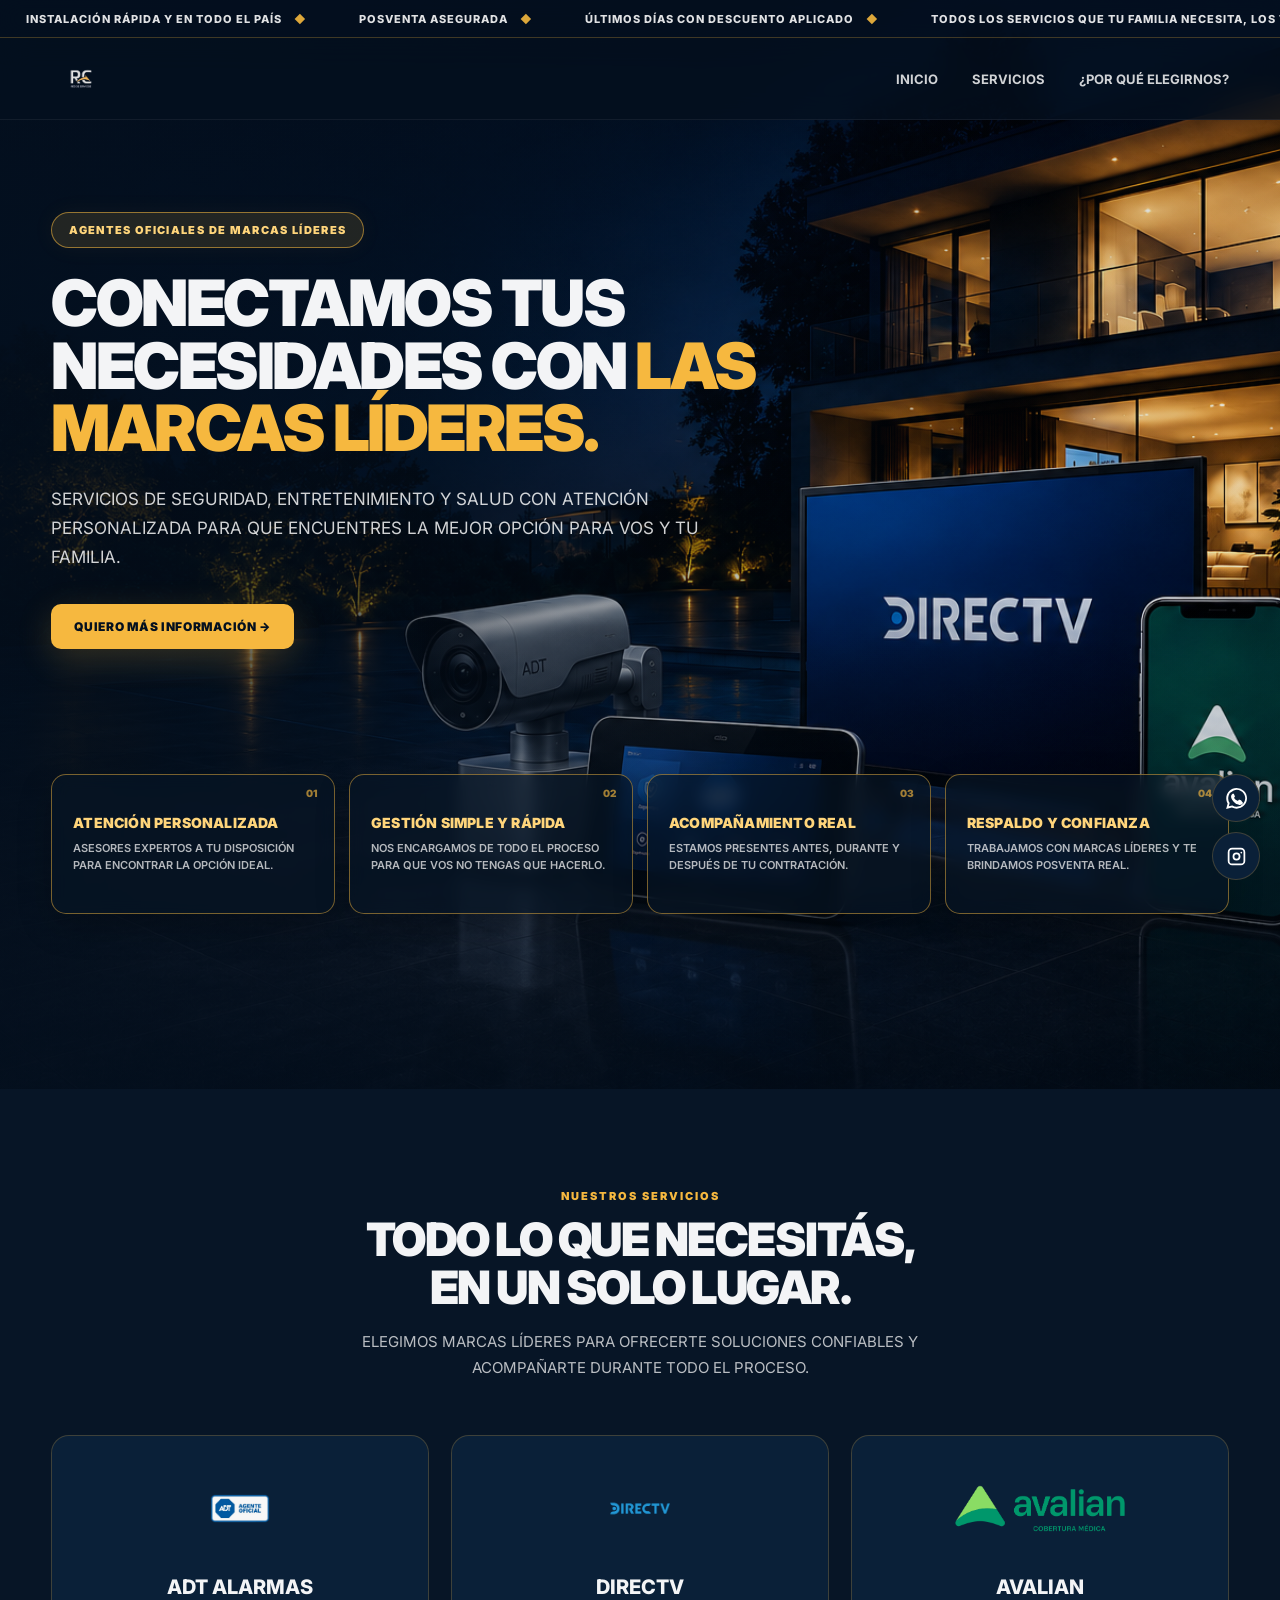
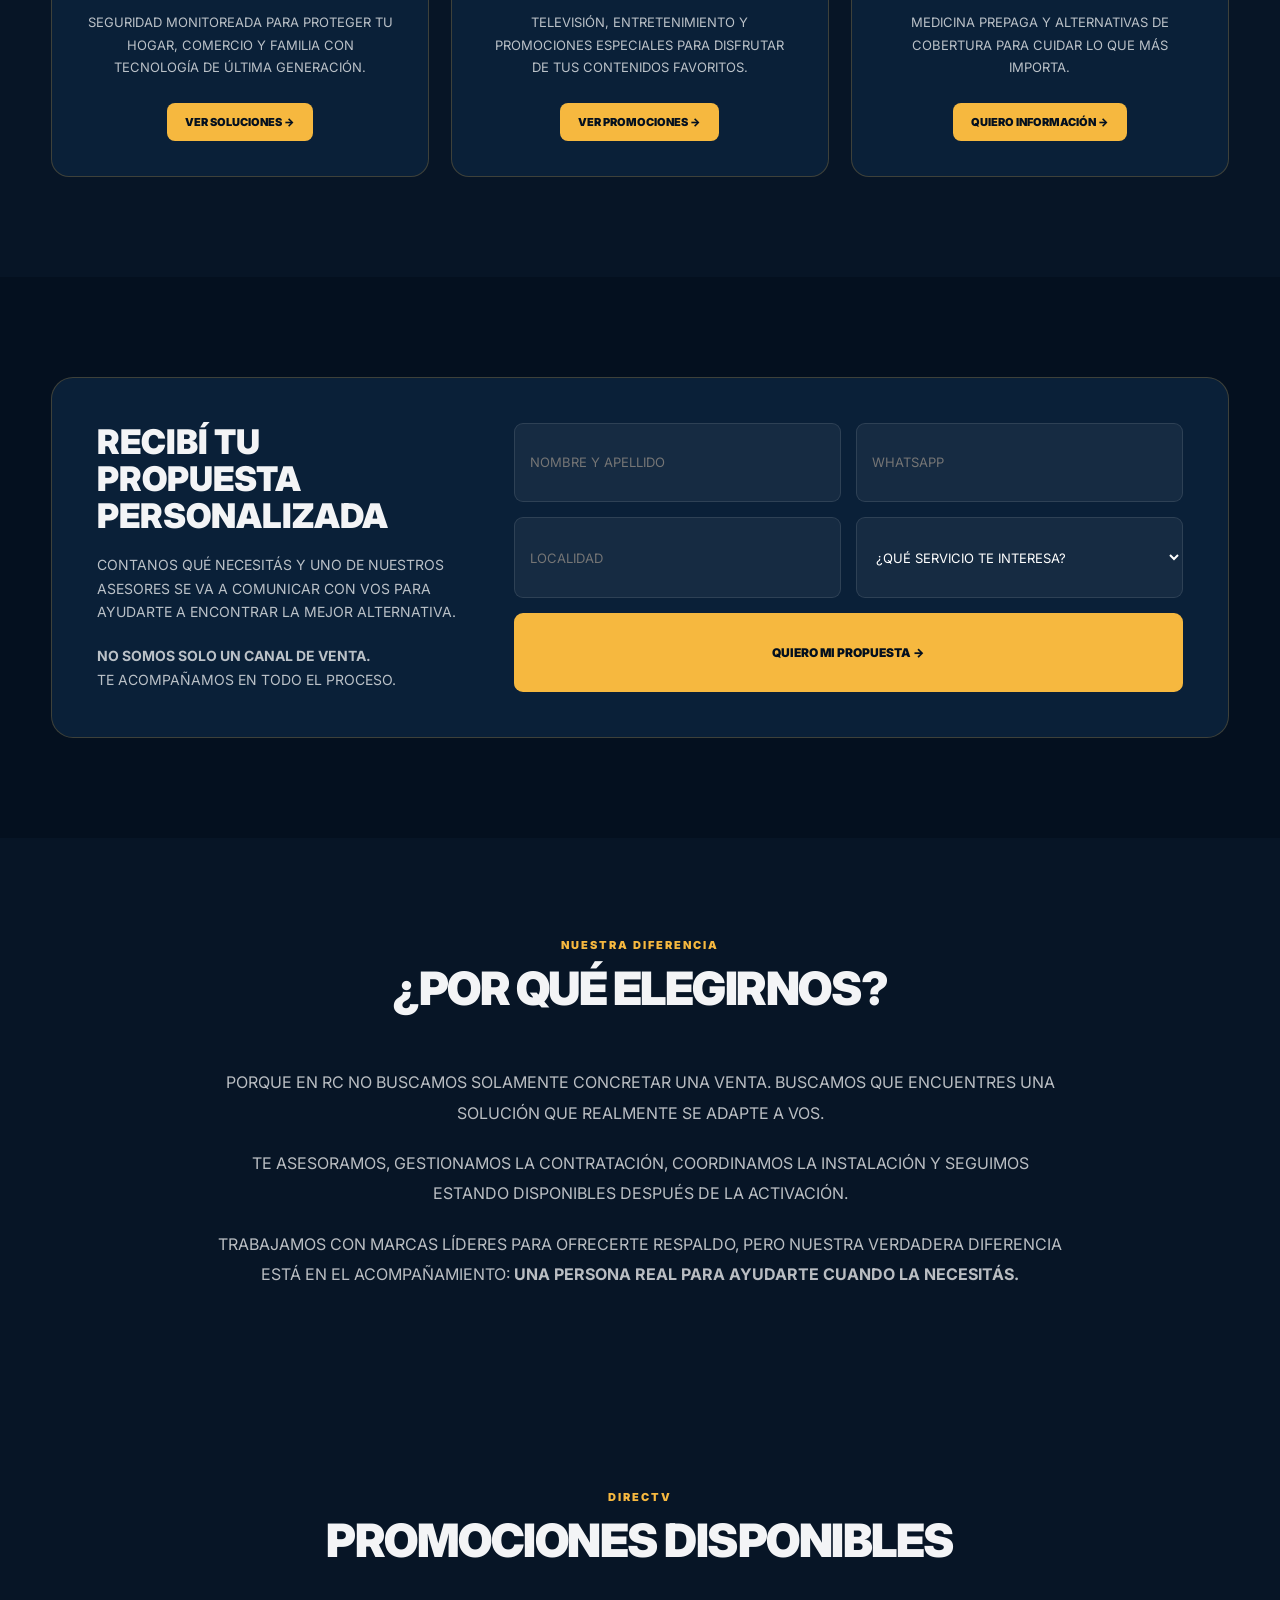
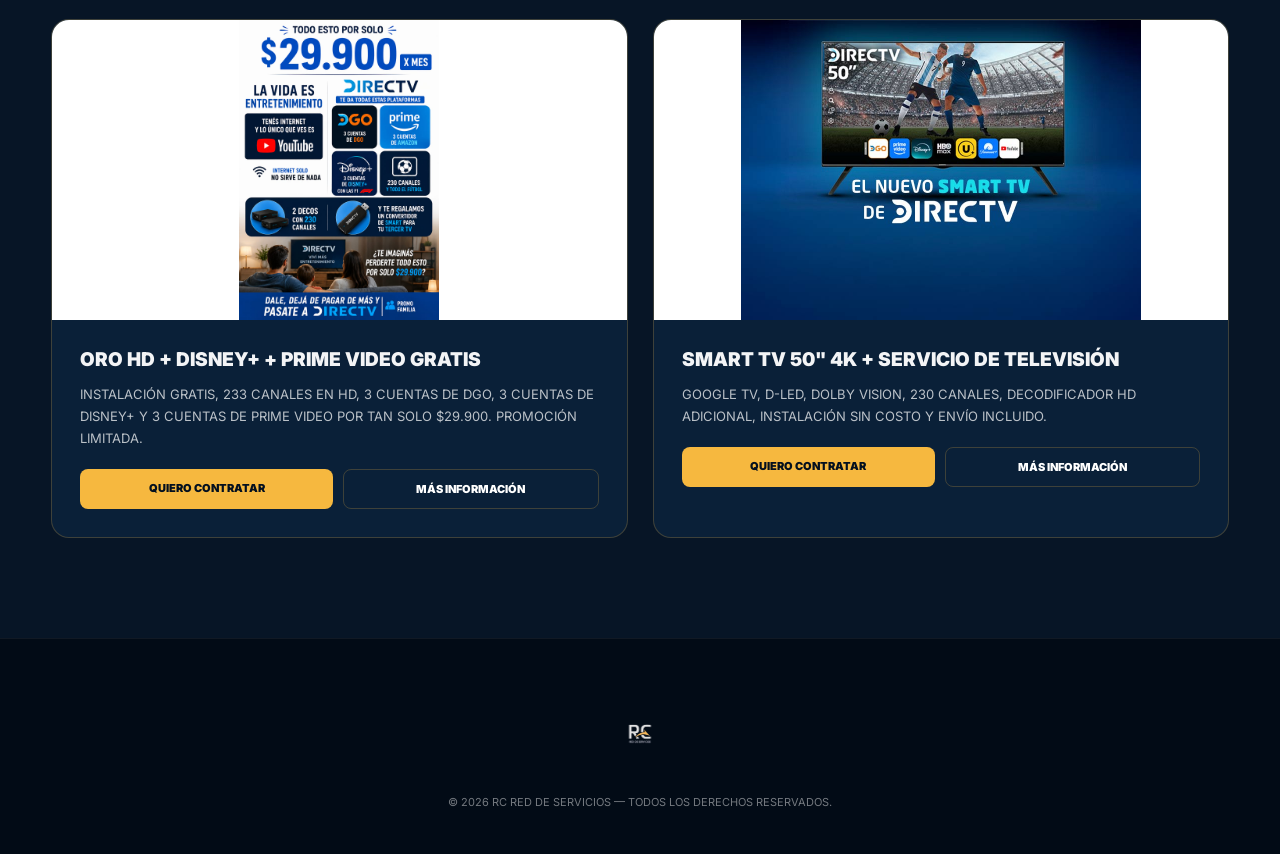
==== commit af1fcce8: "Update index.html" ====
--- a/index.html
+++ b/index.html
@@ -10,24 +10,1844 @@
 
   <link rel="preconnect" href="https://fonts.googleapis.com">
   <link rel="preconnect" href="https://fonts.gstatic.com" crossorigin>
-  <link
-    href="https://fonts.googleapis.com/css2?family=Inter:wght@400;500;600;700;800;900&display=swap"
-    rel="stylesheet"
-  >
-
-  <!-- CSS EXTERNO -->
-  <link rel="stylesheet" href="style.css">
+  <link href="https://fonts.googleapis.com/css2?family=Inter:wght@400;500;600;700;800;900&display=swap" rel="stylesheet">
+
+  <style>
+
+    :root {
+      --bg: #071526;
+      --bg-dark: #04101f;
+      --bg-card: #0a2038;
+
+      --text: #f3f4f6;
+      --text-soft: rgba(255,255,255,0.72);
+
+      --accent: #f6b83f;
+      --accent-light: #ffd57b;
+
+      --border: rgba(246,184,63,0.22);
+      --border-hover: rgba(246,184,63,0.65);
+
+      --whatsapp: #25D366;
+    }
+
+    * {
+      box-sizing: border-box;
+      margin: 0;
+      padding: 0;
+    }
+
+    html {
+      scroll-behavior: smooth;
+    }
+
+    body {
+      font-family: "Inter", sans-serif;
+      background: var(--bg);
+      color: var(--text);
+      overflow-x: hidden;
+    }
+
+    a {
+      color: inherit;
+      text-decoration: none;
+    }
+
+    button,
+    input,
+    select {
+      font-family: inherit;
+    }
+
+
+    /* =========================================================
+       BARRA SUPERIOR
+       ========================================================= */
+
+    .top-marquee {
+      position: fixed;
+      top: 0;
+      left: 0;
+
+      width: 100%;
+      height: 38px;
+
+      z-index: 2000;
+
+      background: rgba(4, 16, 31, 0.78);
+
+      backdrop-filter: blur(12px);
+      -webkit-backdrop-filter: blur(12px);
+
+      border-bottom: 1px solid rgba(246,184,63,0.25);
+
+      overflow: hidden;
+
+      display: flex;
+      align-items: center;
+    }
+
+    .marquee-track {
+      display: flex;
+      width: max-content;
+
+      animation: marquee 42s linear infinite;
+
+      will-change: transform;
+    }
+
+    .marquee-content {
+      display: flex;
+      align-items: center;
+
+      white-space: nowrap;
+      flex-shrink: 0;
+    }
+
+    .marquee-item {
+      display: inline-flex;
+      align-items: center;
+      gap: 12px;
+
+      padding: 0 26px;
+
+      color: rgba(255,255,255,0.88);
+
+      font-size: 11px;
+      font-weight: 800;
+
+      letter-spacing: 1px;
+
+      text-transform: uppercase;
+    }
+
+    .marquee-item strong {
+      color: var(--accent);
+    }
+
+    .marquee-separator {
+      color: var(--accent);
+
+      font-size: 11px;
+
+      opacity: 0.9;
+    }
+
+    @keyframes marquee {
+
+      from {
+        transform: translateX(0);
+      }
+
+      to {
+        transform: translateX(-50%);
+      }
+
+    }
+
+
+    /* =========================================================
+       HEADER
+       ========================================================= */
+
+    header {
+      position: fixed;
+
+      top: 38px;
+      left: 0;
+
+      width: 100%;
+      height: 82px;
+
+      z-index: 1000;
+
+      background: rgba(4,16,31,0.76);
+
+      backdrop-filter: blur(15px);
+      -webkit-backdrop-filter: blur(15px);
+
+      border-bottom: 1px solid rgba(255,255,255,0.06);
+    }
+
+    .header-inner {
+      width: min(1180px, 92%);
+      height: 100%;
+
+      margin: auto;
+
+      display: flex;
+      align-items: center;
+      justify-content: space-between;
+    }
+
+    /* LOGO MÁS GRANDE */
+
+    .logo-link {
+      display: flex;
+      align-items: center;
+
+      height: 100%;
+
+      overflow: visible;
+    }
+
+    .logo {
+      width: auto;
+      height: 64px;
+
+      max-width: 190px;
+
+      object-fit: contain;
+
+      transform: scale(1.18);
+      transform-origin: left center;
+
+      transition: 0.25s ease;
+    }
+
+    .logo:hover {
+      transform: scale(1.24);
+    }
+
+    nav {
+      display: flex;
+      align-items: center;
+      gap: 34px;
+    }
+
+    nav a {
+      color: rgba(255,255,255,0.82);
+
+      font-size: 13px;
+      font-weight: 700;
+
+      transition: 0.25s ease;
+    }
+
+    nav a:hover {
+      color: var(--accent);
+    }
+
+
+    /* =========================================================
+       HERO
+       ========================================================= */
+
+    .hero {
+      position: relative;
+
+      min-height: 100vh;
+
+      padding-top: 120px;
+
+      display: flex;
+      align-items: flex-start;
+
+      overflow: hidden;
+
+      /*
+        IMPORTANTE:
+        SE MANTIENE LA IMAGEN ORIGINAL
+        hero-fondo.png
+      */
+
+      background-image:
+
+        linear-gradient(
+          90deg,
+          rgba(4,16,31,0.82) 0%,
+          rgba(4,16,31,0.58) 30%,
+          rgba(4,16,31,0.28) 58%,
+          rgba(4,16,31,0.10) 82%,
+          rgba(4,16,31,0.08) 100%
+        ),
+
+        url("hero-fondo.png");
+
+      background-size: cover;
+
+      background-position: center center;
+
+      background-repeat: no-repeat;
+    }
+
+    .hero::after {
+      content: "";
+
+      position: absolute;
+      inset: 0;
+
+      pointer-events: none;
+
+      background:
+
+        linear-gradient(
+          180deg,
+          rgba(4,16,31,0.08) 0%,
+          transparent 55%,
+          rgba(4,16,31,0.42) 100%
+        );
+    }
+
+    .hero-inner {
+      position: relative;
+
+      z-index: 2;
+
+      width: min(1180px, 92%);
+
+      margin: auto;
+
+      /*
+        MÁS ESPACIO PARA QUE LOS BLOQUES
+        QUEDEN ABAJO Y NO TAPEN LA IMAGEN
+      */
+
+      padding-top: 92px;
+      padding-bottom: 75px;
+    }
+
+    .hero-content {
+      max-width: 780px;
+    }
+
+
+    /* =========================================================
+       BADGE
+       ========================================================= */
+
+    .hero-badge {
+      display: inline-flex;
+      align-items: center;
+
+      padding: 10px 17px;
+
+      margin-bottom: 24px;
+
+      border-radius: 999px;
+
+      background: rgba(246,184,63,0.13);
+
+      border: 1px solid rgba(246,184,63,0.55);
+
+      color: var(--accent-light);
+
+      font-size: 11px;
+
+      font-weight: 900;
+
+      letter-spacing: 1.35px;
+
+      /*
+        SIN GUIONES NI SEPARADORES
+      */
+
+      text-transform: uppercase;
+
+      box-shadow:
+        0 0 25px rgba(246,184,63,0.05);
+    }
+
+
+    /* =========================================================
+       HERO TÍTULO
+       ========================================================= */
+
+    .hero h1 {
+      max-width: 850px;
+
+      margin-bottom: 25px;
+
+      font-size: clamp(38px, 5vw, 70px);
+
+      line-height: 0.98;
+
+      font-weight: 900;
+
+      letter-spacing: -2.5px;
+    }
+
+    .hero h1 span {
+      color: var(--accent);
+    }
+
+    .hero-subtitle {
+      max-width: 680px;
+
+      margin-bottom: 32px;
+
+      color: rgba(255,255,255,0.82);
+
+      font-size: 17px;
+
+      line-height: 1.7;
+    }
+
+    .hero-button {
+      display: inline-flex;
+
+      align-items: center;
+      justify-content: center;
+
+      gap: 10px;
+
+      padding: 15px 23px;
+
+      border-radius: 10px;
+
+      background: var(--accent);
+
+      color: var(--bg-dark);
+
+      font-size: 12px;
+
+      font-weight: 900;
+
+      letter-spacing: 0.7px;
+
+      box-shadow:
+        0 10px 35px rgba(246,184,63,0.20);
+
+      transition: 0.25s ease;
+    }
+
+    .hero-button:hover {
+      transform: translateY(-3px);
+
+      background: var(--accent-light);
+
+      box-shadow:
+        0 15px 40px rgba(246,184,63,0.30);
+    }
+
+
+    /* =========================================================
+       BLOQUES DE VALOR
+       MISMO LENGUAJE VISUAL DEL BADGE
+       ========================================================= */
+
+    .hero-features {
+
+      display: grid;
+
+      grid-template-columns:
+        repeat(4, 1fr);
+
+      gap: 14px;
+
+      /*
+        LOS BAJAMOS BASTANTE
+        PARA QUE NO TAPEN EL FONDO
+      */
+
+      margin-top: 125px;
+
+      width: 100%;
+    }
+
+    .feature-box {
+
+      position: relative;
+
+      min-height: 140px;
+
+      padding: 25px 21px;
+
+      display: flex;
+
+      flex-direction: column;
+
+      justify-content: center;
+
+      /*
+        MISMO ESTILO DEL BADGE:
+        AZUL + TRANSPARENCIA + BORDE DORADO
+      */
+
+      background:
+        rgba(7,21,38,0.62);
+
+      border:
+        1px solid rgba(246,184,63,0.48);
+
+      border-radius: 15px;
+
+      color: var(--text);
+
+      backdrop-filter: blur(8px);
+      -webkit-backdrop-filter: blur(8px);
+
+      box-shadow:
+        0 12px 35px rgba(0,0,0,0.20);
+
+      transition:
+        transform 0.25s ease,
+        border-color 0.25s ease,
+        background 0.25s ease,
+        box-shadow 0.25s ease;
+    }
+
+    .feature-box:hover {
+
+      transform: translateY(-7px);
+
+      background:
+        rgba(7,21,38,0.78);
+
+      border-color:
+        rgba(246,184,63,0.82);
+
+      box-shadow:
+        0 18px 45px rgba(0,0,0,0.30),
+        0 0 28px rgba(246,184,63,0.08);
+    }
+
+    .feature-number {
+
+      position: absolute;
+
+      top: 12px;
+      right: 16px;
+
+      color: var(--accent);
+
+      font-size: 10px;
+
+      font-weight: 900;
+
+      opacity: 0.65;
+    }
+
+    .feature-box h3 {
+
+      margin-bottom: 9px;
+
+      color: var(--accent-light);
+
+      font-size: 14px;
+
+      font-weight: 900;
+
+      letter-spacing: 0.2px;
+
+      text-transform: uppercase;
+    }
+
+    .feature-box p {
+
+      color: rgba(255,255,255,0.70);
+
+      font-size: 11px;
+
+      line-height: 1.55;
+
+      font-weight: 600;
+
+      text-transform: uppercase;
+    }
+
+
+    /* =========================================================
+       SECCIONES GENERALES
+       ========================================================= */
+
+    section {
+      padding: 100px 0;
+    }
+
+    .section-inner {
+      width: min(1180px, 92%);
+
+      margin: auto;
+    }
+
+    .section-title {
+      text-align: center;
+
+      margin-bottom: 55px;
+    }
+
+    .section-title .eyebrow {
+
+      display: block;
+
+      margin-bottom: 12px;
+
+      color: var(--accent);
+
+      font-size: 11px;
+
+      font-weight: 900;
+
+      letter-spacing: 2px;
+    }
+
+    .section-title h2 {
+
+      font-size: clamp(30px, 4vw, 46px);
+
+      line-height: 1.05;
+
+      font-weight: 900;
+
+      letter-spacing: -1.5px;
+    }
+
+    .section-title p {
+
+      max-width: 650px;
+
+      margin: 18px auto 0;
+
+      color: var(--text-soft);
+
+      font-size: 15px;
+
+      line-height: 1.7;
+    }
+
+
+    /* =========================================================
+       SERVICIOS
+       ========================================================= */
+
+    #servicios {
+      background: var(--bg);
+    }
+
+    .services-grid {
+
+      display: grid;
+
+      grid-template-columns:
+        repeat(3, 1fr);
+
+      gap: 22px;
+    }
+
+    .service-card {
+
+      padding: 35px;
+
+      text-align: center;
+
+      background: var(--bg-card);
+
+      border: 1px solid var(--border);
+
+      border-radius: 18px;
+
+      transition: 0.25s ease;
+    }
+
+    .service-card:hover {
+
+      transform: translateY(-6px);
+
+      border-color:
+        var(--border-hover);
+
+      box-shadow:
+        0 20px 45px rgba(0,0,0,0.20);
+    }
+
+    .service-card img {
+
+      width: 170px;
+      height: 75px;
+
+      object-fit: contain;
+
+      margin-bottom: 25px;
+    }
+
+    .service-card h3 {
+
+      margin-bottom: 12px;
+
+      font-size: 20px;
+
+      font-weight: 800;
+    }
+
+    .service-card p {
+
+      margin-bottom: 25px;
+
+      color: var(--text-soft);
+
+      font-size: 13px;
+
+      line-height: 1.7;
+    }
+
+    .service-button {
+
+      display: inline-flex;
+
+      padding: 12px 18px;
+
+      border-radius: 8px;
+
+      background: var(--accent);
+
+      color: var(--bg-dark);
+
+      font-size: 11px;
+
+      font-weight: 900;
+
+      transition: 0.25s ease;
+    }
+
+    .service-button:hover {
+
+      background: var(--accent-light);
+
+      transform: translateY(-2px);
+    }
+
+
+    /* =========================================================
+       PROPUESTA
+       ========================================================= */
+
+    .proposal {
+      background: var(--bg-dark);
+    }
+
+    .proposal-box {
+
+      display: grid;
+
+      grid-template-columns: 1fr 1.8fr;
+
+      gap: 45px;
+
+      padding: 45px;
+
+      background: var(--bg-card);
+
+      border: 1px solid var(--border);
+
+      border-radius: 22px;
+    }
+
+    .proposal-info h2 {
+
+      margin-bottom: 18px;
+
+      font-size: 34px;
+
+      line-height: 1.1;
+
+      font-weight: 900;
+    }
+
+    .proposal-info p {
+
+      color: var(--text-soft);
+
+      font-size: 14px;
+
+      line-height: 1.7;
+    }
+
+    .proposal-form {
+
+      display: grid;
+
+      grid-template-columns:
+        1fr 1fr;
+
+      gap: 15px;
+    }
+
+    .proposal-form input,
+    .proposal-form select {
+
+      width: 100%;
+
+      padding: 14px 15px;
+
+      outline: none;
+
+      background:
+        rgba(255,255,255,0.05);
+
+      border:
+        1px solid rgba(255,255,255,0.10);
+
+      border-radius: 9px;
+
+      color: white;
+
+      font-size: 13px;
+    }
+
+    .proposal-form input:focus,
+    .proposal-form select:focus {
+
+      border-color:
+        var(--accent);
+    }
+
+    .proposal-form select option {
+
+      background: var(--bg-dark);
+
+      color: white;
+    }
+
+    .proposal-form button {
+
+      grid-column: 1 / -1;
+
+      padding: 15px;
+
+      border: none;
+
+      border-radius: 9px;
+
+      background: var(--accent);
+
+      color: var(--bg-dark);
+
+      font-size: 12px;
+
+      font-weight: 900;
+
+      cursor: pointer;
+
+      transition: 0.25s ease;
+    }
+
+    .proposal-form button:hover {
+
+      background: var(--accent-light);
+
+      transform: translateY(-2px);
+    }
+
+
+    /* =========================================================
+       POR QUÉ ELEGIRNOS
+       ========================================================= */
+
+    #por-que-elegirnos {
+      background: var(--bg);
+    }
+
+    .why-content {
+
+      max-width: 850px;
+
+      margin: auto;
+
+      text-align: center;
+    }
+
+    .why-content p {
+
+      color: var(--text-soft);
+
+      font-size: 16px;
+
+      line-height: 1.9;
+    }
+
+
+    /* =========================================================
+       ADT
+       ========================================================= */
+
+    #adt {
+
+      display: none;
+
+      background: var(--bg-dark);
+    }
+
+    .location-selector {
+
+      display: flex;
+
+      justify-content: center;
+
+      gap: 12px;
+
+      margin-bottom: 40px;
+    }
+
+    .location-button {
+
+      padding: 13px 20px;
+
+      border:
+        1px solid var(--border);
+
+      border-radius: 9px;
+
+      background: var(--bg-card);
+
+      color: white;
+
+      font-size: 12px;
+
+      font-weight: 800;
+
+      cursor: pointer;
+
+      transition: 0.25s ease;
+    }
+
+    .location-button:hover,
+    .location-button.active {
+
+      background: var(--accent);
+
+      color: var(--bg-dark);
+
+      border-color:
+        var(--accent);
+    }
+
+    .adt-products {
+
+      display: grid;
+
+      grid-template-columns:
+        repeat(2, 1fr);
+
+      gap: 22px;
+    }
+
+    .product-card {
+
+      overflow: hidden;
+
+      background: var(--bg-card);
+
+      border:
+        1px solid var(--border);
+
+      border-radius: 18px;
+
+      transition: 0.25s ease;
+    }
+
+    .product-card:hover {
+
+      transform: translateY(-5px);
+
+      border-color:
+        var(--border-hover);
+    }
+
+    .product-image {
+
+      height: 270px;
+
+      display: flex;
+
+      align-items: center;
+      justify-content: center;
+
+      background: white;
+
+      cursor: zoom-in;
+    }
+
+    .product-image img {
+
+      width: 100%;
+      height: 100%;
+
+      object-fit: contain;
+    }
+
+    .product-info {
+
+      padding: 27px;
+    }
+
+    .product-info h3 {
+
+      margin-bottom: 10px;
+
+      font-size: 20px;
+
+      font-weight: 900;
+    }
+
+    .product-info p {
+
+      margin-bottom: 18px;
+
+      color: var(--text-soft);
+
+      font-size: 13px;
+
+      line-height: 1.65;
+    }
+
+    .product-buttons {
+
+      display: flex;
+
+      gap: 10px;
+    }
+
+    .product-buttons a {
+
+      flex: 1;
+
+      padding: 12px;
+
+      border-radius: 8px;
+
+      text-align: center;
+
+      font-size: 11px;
+
+      font-weight: 900;
+    }
+
+    .buy-button {
+
+      background: var(--accent);
+
+      color: var(--bg-dark);
+    }
+
+    .info-button {
+
+      border:
+        1px solid var(--border);
+
+      color: white;
+    }
+
+
+    /* =========================================================
+       FAQ
+       ========================================================= */
+
+    #adt-faq {
+
+      display: none;
+
+      margin-top: 75px;
+    }
+
+    .faq-header {
+
+      max-width: 780px;
+
+      margin:
+        0 auto 35px;
+
+      text-align: center;
+    }
+
+    .faq-header h2 {
+
+      margin-bottom: 15px;
+
+      font-size: clamp(27px, 4vw, 40px);
+
+      line-height: 1.1;
+
+      font-weight: 900;
+    }
+
+    .faq-header p {
+
+      color: var(--text-soft);
+
+      font-size: 14px;
+
+      line-height: 1.7;
+    }
+
+    .faq-list {
+
+      max-width: 900px;
+
+      margin: auto;
+
+      display: flex;
+
+      flex-direction: column;
+
+      gap: 10px;
+    }
+
+    .faq-item {
+
+      overflow: hidden;
+
+      background: var(--bg-card);
+
+      border:
+        1px solid var(--border);
+
+      border-radius: 12px;
+    }
+
+    .faq-question {
+
+      width: 100%;
+
+      display: flex;
+
+      align-items: center;
+
+      justify-content: space-between;
+
+      gap: 20px;
+
+      padding: 20px;
+
+      border: none;
+
+      background: transparent;
+
+      color: white;
+
+      text-align: left;
+
+      font-size: 13px;
+
+      font-weight: 800;
+
+      cursor: pointer;
+    }
+
+    .faq-question span {
+
+      color: var(--accent);
+
+      font-size: 20px;
+
+      transition: transform 0.25s ease;
+    }
+
+    .faq-answer {
+
+      display: none;
+
+      padding: 0 20px 20px;
+
+      color: var(--text-soft);
+
+      font-size: 13px;
+
+      line-height: 1.75;
+    }
+
+    .faq-item.open .faq-answer {
+      display: block;
+    }
+
+    .faq-item.open .faq-question span {
+      transform: rotate(45deg);
+    }
+
+
+    /* =========================================================
+       NUEVOS EQUIPOS
+       ========================================================= */
+
+    .new-equipment {
+
+      max-width: 900px;
+
+      margin: 55px auto 0;
+
+      padding: 35px;
+
+      border-radius: 18px;
+
+      background:
+        linear-gradient(
+          135deg,
+          rgba(246,184,63,0.16),
+          rgba(246,184,63,0.04)
+        );
+
+      border:
+        1px solid rgba(246,184,63,0.35);
+
+      text-align: center;
+    }
+
+    .new-equipment h3 {
+
+      margin-bottom: 10px;
+
+      color: var(--accent);
+
+      font-size: 23px;
+
+      font-weight: 900;
+    }
+
+    .new-equipment p {
+
+      color: var(--text-soft);
+
+      font-size: 13px;
+
+      line-height: 1.7;
+    }
+
+
+    /* =========================================================
+       DIRECTV
+       ========================================================= */
+
+    #directv {
+      background: var(--bg);
+    }
+
+    .directv-grid {
+
+      display: grid;
+
+      grid-template-columns:
+        repeat(2, 1fr);
+
+      gap: 25px;
+    }
+
+    .directv-card {
+
+      overflow: hidden;
+
+      background: var(--bg-card);
+
+      border:
+        1px solid var(--border);
+
+      border-radius: 18px;
+    }
+
+    .directv-image {
+
+      height: 300px;
+
+      display: flex;
+
+      align-items: center;
+      justify-content: center;
+
+      background: white;
+
+      cursor: zoom-in;
+    }
+
+    .directv-image img {
+
+      width: 100%;
+      height: 100%;
+
+      object-fit: contain;
+    }
+
+    .directv-info {
+
+      padding: 28px;
+    }
+
+    .directv-info h3 {
+
+      margin-bottom: 12px;
+
+      font-size: 19px;
+
+      font-weight: 900;
+    }
+
+    .directv-info p {
+
+      margin-bottom: 20px;
+
+      color: var(--text-soft);
+
+      font-size: 13px;
+
+      line-height: 1.7;
+    }
+
+    .directv-buttons {
+
+      display: flex;
+
+      gap: 10px;
+    }
+
+    .directv-buttons a {
+
+      flex: 1;
+
+      padding: 12px;
+
+      border-radius: 8px;
+
+      text-align: center;
+
+      font-size: 11px;
+
+      font-weight: 900;
+    }
+
+
+    /* =========================================================
+       FOOTER
+       ========================================================= */
+
+    footer {
+
+      padding: 60px 0 45px;
+
+      background: #020b16;
+
+      border-top:
+        1px solid rgba(255,255,255,0.06);
+
+      text-align: center;
+    }
+
+    /* LOGO DEL FOOTER MÁS GRANDE */
+
+    footer img {
+
+      width: auto;
+
+      height: 70px;
+
+      max-width: 220px;
+
+      object-fit: contain;
+
+      transform: scale(1.15);
+
+      margin-bottom: 22px;
+    }
+
+    footer p {
+
+      color:
+        rgba(255,255,255,0.45);
+
+      font-size: 11px;
+    }
+
+
+    /* =========================================================
+       REDES
+       ========================================================= */
+
+    .socials {
+
+      position: fixed;
+
+      right: 20px;
+      bottom: 20px;
+
+      z-index: 1500;
+
+      display: flex;
+
+      flex-direction: column;
+
+      gap: 10px;
+    }
+
+    .social-button {
+
+      width: 48px;
+      height: 48px;
+
+      display: flex;
+
+      align-items: center;
+      justify-content: center;
+
+      border-radius: 50%;
+
+      background: var(--bg-card);
+
+      border:
+        1px solid var(--border);
+
+      transition: 0.25s ease;
+    }
+
+    .social-button:hover {
+
+      transform: translateY(-4px);
+
+      border-color:
+        var(--accent);
+    }
+
+    .social-button svg {
+
+      width: 21px;
+      height: 21px;
+
+      fill: white;
+    }
+
+
+    /* =========================================================
+       MODAL
+       ========================================================= */
+
+    .modal-overlay {
+
+      display: none;
+
+      position: fixed;
+
+      inset: 0;
+
+      z-index: 3000;
+
+      align-items: center;
+      justify-content: center;
+
+      padding: 20px;
+
+      background: rgba(0,0,0,0.82);
+
+      backdrop-filter: blur(8px);
+      -webkit-backdrop-filter: blur(8px);
+    }
+
+    .modal-overlay.active {
+      display: flex;
+    }
+
+    .modal {
+
+      position: relative;
+
+      width: min(950px,100%);
+
+      max-height: 90vh;
+
+      overflow-y: auto;
+
+      display: grid;
+
+      grid-template-columns: 1fr 1fr;
+
+      background: var(--bg-card);
+
+      border:
+        1px solid var(--border);
+
+      border-radius: 20px;
+    }
+
+    .modal-image {
+
+      min-height: 450px;
+
+      display: flex;
+
+      align-items: center;
+      justify-content: center;
+
+      background: white;
+    }
+
+    .modal-image img {
+
+      width: 100%;
+      height: 100%;
+
+      object-fit: contain;
+    }
+
+    .modal-content {
+
+      padding: 40px;
+    }
+
+    .modal-content .category {
+
+      margin-bottom: 10px;
+
+      color: var(--accent);
+
+      font-size: 10px;
+
+      font-weight: 900;
+
+      letter-spacing: 1.5px;
+    }
+
+    .modal-content h2 {
+
+      margin-bottom: 15px;
+
+      font-size: 30px;
+
+      font-weight: 900;
+    }
+
+    .modal-content p {
+
+      margin-bottom: 20px;
+
+      color: var(--text-soft);
+
+      font-size: 13px;
+
+      line-height: 1.7;
+    }
+
+    .includes-title {
+
+      margin-bottom: 10px;
+
+      font-size: 12px;
+
+      font-weight: 900;
+    }
+
+    .includes-list {
+
+      padding-left: 18px;
+
+      margin-bottom: 25px;
+
+      color: var(--text-soft);
+
+      font-size: 12px;
+
+      line-height: 1.8;
+    }
+
+    .modal-actions {
+
+      display: flex;
+
+      gap: 10px;
+    }
+
+    .modal-actions a {
+
+      flex: 1;
+
+      padding: 13px;
+
+      border-radius: 8px;
+
+      text-align: center;
+
+      font-size: 11px;
+
+      font-weight: 900;
+    }
+
+    .modal-close {
+
+      position: absolute;
+
+      top: 14px;
+      right: 14px;
+
+      width: 35px;
+      height: 35px;
+
+      border-radius: 50%;
+
+      border:
+        1px solid rgba(255,255,255,0.15);
+
+      background:
+        rgba(0,0,0,0.35);
+
+      color: white;
+
+      font-size: 18px;
+
+      cursor: pointer;
+    }
+
+
+    /* =========================================================
+       LIGHTBOX
+       ========================================================= */
+
+    .lightbox {
+
+      display: none;
+
+      position: fixed;
+
+      inset: 0;
+
+      z-index: 4000;
+
+      align-items: center;
+      justify-content: center;
+
+      padding: 30px;
+
+      background: rgba(0,0,0,0.92);
+
+      cursor: zoom-out;
+    }
+
+    .lightbox.active {
+      display: flex;
+    }
+
+    .lightbox img {
+
+      max-width: 95%;
+      max-height: 90vh;
+
+      object-fit: contain;
+    }
+
+
+    /* =========================================================
+       TABLET
+       ========================================================= */
+
+    @media (max-width: 950px) {
+
+      nav {
+        gap: 15px;
+      }
+
+      nav a {
+        font-size: 11px;
+      }
+
+      .hero-features {
+        grid-template-columns:
+          repeat(2,1fr);
+
+        margin-top: 90px;
+      }
+
+      .services-grid {
+        grid-template-columns: 1fr;
+      }
+
+      .proposal-box {
+        grid-template-columns: 1fr;
+      }
+
+      .adt-products,
+      .directv-grid {
+        grid-template-columns: 1fr;
+      }
+
+      .modal {
+        grid-template-columns: 1fr;
+      }
+
+      .modal-image {
+        min-height: 300px;
+      }
+    }
+
+
+    /* =========================================================
+       CELULAR
+       ========================================================= */
+
+    @media (max-width: 650px) {
+
+      .top-marquee {
+        height: 34px;
+      }
+
+      .marquee-item {
+
+        padding: 0 18px;
+
+        font-size: 9px;
+
+        letter-spacing: 0.7px;
+      }
+
+      header {
+
+        top: 34px;
+
+        height: 70px;
+      }
+
+      .header-inner {
+        width: 90%;
+      }
+
+      .logo {
+
+        height: 52px;
+
+        max-width: 145px;
+
+        transform: scale(1.08);
+      }
+
+      .logo:hover {
+        transform: scale(1.08);
+      }
+
+      nav {
+
+        gap: 11px;
+      }
+
+      nav a {
+
+        font-size: 9px;
+      }
+
+      .hero {
+
+        min-height: auto;
+
+        padding-top: 104px;
+
+        background-image:
+
+          linear-gradient(
+            90deg,
+            rgba(4,16,31,0.84),
+            rgba(4,16,31,0.54)
+          ),
+
+          url("hero-fondo.png");
+
+        background-position:
+          center center;
+      }
+
+      .hero-inner {
+
+        padding-top: 65px;
+
+        padding-bottom: 55px;
+      }
+
+      .hero h1 {
+
+        font-size: 40px;
+
+        letter-spacing: -1.5px;
+      }
+
+      .hero-subtitle {
+
+        font-size: 14px;
+      }
+
+      /*
+        EN CELULAR TAMBIÉN LOS BAJAMOS
+      */
+
+      .hero-features {
+
+        grid-template-columns: 1fr;
+
+        gap: 11px;
+
+        margin-top: 75px;
+      }
+
+      .feature-box {
+
+        min-height: 115px;
+
+        padding: 20px;
+      }
+
+      section {
+
+        padding: 75px 0;
+      }
+
+      .proposal-box {
+
+        padding: 25px 20px;
+      }
+
+      .proposal-form {
+
+        grid-template-columns: 1fr;
+      }
+
+      .proposal-form button {
+
+        grid-column: auto;
+      }
+
+      .location-selector {
+
+        flex-direction: column;
+      }
+
+      .location-button {
+
+        width: 100%;
+      }
+
+      .product-buttons,
+      .directv-buttons,
+      .modal-actions {
+
+        flex-direction: column;
+      }
+
+      footer img {
+
+        height: 60px;
+
+        transform: scale(1.08);
+      }
+
+      .socials {
+
+        right: 12px;
+
+        bottom: 12px;
+      }
+
+      .social-button {
+
+        width: 43px;
+        height: 43px;
+      }
+
+    }
+
+  </style>
 </head>
 
+
 <body>
 
+
   <!-- =========================================================
-       BARRA SUPERIOR
+       BARRA SUPERIOR EN MOVIMIENTO
        ========================================================= -->
 
   <div class="top-marquee">
 
     <div class="marquee-track">
+
 
       <div class="marquee-content">
 
@@ -84,8 +1904,6 @@
       </div>
 
 
-      <!-- COPIA PARA EL LOOP -->
-
       <div class="marquee-content">
 
         <div class="marquee-item">
@@ -143,6 +1961,7 @@
     </div>
 
   </div>
+
 
 
   <!-- =========================================================
@@ -189,6 +2008,7 @@
   </header>
 
 
+
   <!-- =========================================================
        HERO
        ========================================================= -->
@@ -200,12 +2020,18 @@
 
     <div class="hero-inner">
 
+
       <div class="hero-content">
+
+
+        <!-- BADGE -->
 
         <div class="hero-badge">
           AGENTES OFICIALES DE MARCAS LÍDERES
         </div>
 
+
+        <!-- TÍTULO -->
 
         <h1>
 
@@ -229,10 +2055,14 @@
           href="#servicios"
           class="hero-button"
         >
+
           QUIERO MÁS INFORMACIÓN →
+
         </a>
 
+
       </div>
+
 
 
       <!-- =====================================================
@@ -241,6 +2071,7 @@
 
       <div class="hero-features">
 
+
         <div class="feature-box">
 
           <span class="feature-number">
@@ -308,11 +2139,13 @@
 
         </div>
 
+
       </div>
 
     </div>
 
   </section>
+
 
 
   <!-- =========================================================
@@ -322,6 +2155,7 @@
   <section id="servicios">
 
     <div class="section-inner">
+
 
       <div class="section-title">
 
@@ -342,7 +2176,9 @@
       </div>
 
 
+
       <div class="services-grid">
+
 
         <!-- ADT -->
 
@@ -372,6 +2208,7 @@
         </div>
 
 
+
         <!-- DIRECTV -->
 
         <div class="service-card">
@@ -400,6 +2237,7 @@
         </div>
 
 
+
         <!-- AVALIAN -->
 
         <div class="service-card">
@@ -427,11 +2265,13 @@
 
         </div>
 
+
       </div>
 
     </div>
 
   </section>
+
 
 
   <!-- =========================================================
@@ -444,6 +2284,7 @@
 
       <div class="proposal-box">
 
+
         <div class="proposal-info">
 
           <h2>
@@ -457,7 +2298,6 @@
           <br>
 
           <p>
-
             <strong>
               NO SOMOS SOLO UN CANAL DE VENTA.
             </strong>
@@ -465,10 +2305,10 @@
             <br>
 
             TE ACOMPAÑAMOS EN TODO EL PROCESO.
-
           </p>
 
         </div>
+
 
 
         <form
@@ -534,71 +2374,56 @@
   </section>
 
 
+
   <!-- =========================================================
-       NUESTRA DIFERENCIA
+       POR QUÉ ELEGIRNOS
        ========================================================= -->
 
   <section id="por-que-elegirnos">
 
     <div class="section-inner">
 
-      <div class="difference-box">
-
-        <div class="difference-header">
-
-          <span class="difference-eyebrow">
-            NUESTRA DIFERENCIA
-          </span>
-
-          <h2>
-            ¿POR QUÉ ELEGIRNOS?
-          </h2>
-
-        </div>
-
-
-        <div class="difference-content">
-
-          <p>
-
-            PORQUE EN
-            <span class="rc-highlight">RC</span>
-            NO BUSCAMOS SOLAMENTE CONCRETAR UNA VENTA.
-            BUSCAMOS QUE ENCUENTRES UNA SOLUCIÓN QUE REALMENTE SE ADAPTE A VOS.
-
-          </p>
-
-
-          <p>
-
-            TE ASESORAMOS, GESTIONAMOS LA CONTRATACIÓN,
-            COORDINAMOS LA INSTALACIÓN Y SEGUIMOS ESTANDO
-            DISPONIBLES DESPUÉS DE LA ACTIVACIÓN.
-
-          </p>
-
-
-          <p>
-
-            TRABAJAMOS CON MARCAS LÍDERES PARA OFRECERTE RESPALDO,
-            PERO NUESTRA VERDADERA DIFERENCIA ESTÁ EN EL ACOMPAÑAMIENTO:
-
-          </p>
-
-
-          <strong class="person-highlight">
-
+
+      <div class="section-title">
+
+        <span class="eyebrow">
+          NUESTRA DIFERENCIA
+        </span>
+
+        <h2>
+          ¿POR QUÉ ELEGIRNOS?
+        </h2>
+
+      </div>
+
+
+      <div class="why-content">
+
+        <p>
+          PORQUE EN RC NO BUSCAMOS SOLAMENTE CONCRETAR UNA VENTA. BUSCAMOS QUE ENCUENTRES UNA SOLUCIÓN QUE REALMENTE SE ADAPTE A VOS.
+        </p>
+
+        <br>
+
+        <p>
+          TE ASESORAMOS, GESTIONAMOS LA CONTRATACIÓN, COORDINAMOS LA INSTALACIÓN Y SEGUIMOS ESTANDO DISPONIBLES DESPUÉS DE LA ACTIVACIÓN.
+        </p>
+
+        <br>
+
+        <p>
+          TRABAJAMOS CON MARCAS LÍDERES PARA OFRECERTE RESPALDO, PERO NUESTRA VERDADERA DIFERENCIA ESTÁ EN EL ACOMPAÑAMIENTO:
+          <strong>
             UNA PERSONA REAL PARA AYUDARTE CUANDO LA NECESITÁS.
-
           </strong>
-
-        </div>
+        </p>
 
       </div>
 
     </div>
 
   </section>
+
 
 
   <!-- =========================================================
@@ -608,6 +2433,7 @@
   <section id="adt">
 
     <div class="section-inner">
+
 
       <div class="section-title">
 
@@ -651,12 +2477,14 @@
       ></div>
 
 
+
       <!-- =====================================================
            FAQ
            ===================================================== -->
 
       <div id="adt-faq">
 
+
         <div class="faq-header">
 
           <h2>
@@ -671,6 +2499,7 @@
 
 
         <div class="faq-list">
+
 
           <div class="faq-item">
 
@@ -694,6 +2523,7 @@
           </div>
 
 
+
           <div class="faq-item">
 
             <button
@@ -716,6 +2546,7 @@
           </div>
 
 
+
           <div class="faq-item">
 
             <button
@@ -738,6 +2569,7 @@
           </div>
 
 
+
           <div class="faq-item">
 
             <button
@@ -760,6 +2592,7 @@
           </div>
 
 
+
           <div class="faq-item">
 
             <button
@@ -782,6 +2615,7 @@
           </div>
 
 
+
           <div class="faq-item">
 
             <button
@@ -804,6 +2638,7 @@
           </div>
 
 
+
           <div class="faq-item">
 
             <button
@@ -826,6 +2661,7 @@
           </div>
 
 
+
           <div class="faq-item">
 
             <button
@@ -848,6 +2684,7 @@
           </div>
 
 
+
           <div class="faq-item">
 
             <button
@@ -870,6 +2707,7 @@
           </div>
 
 
+
           <div class="faq-item">
 
             <button
@@ -891,7 +2729,9 @@
 
           </div>
 
+
         </div>
+
 
 
         <div class="new-equipment">
@@ -912,11 +2752,13 @@
 
         </div>
 
+
       </div>
 
     </div>
 
   </section>
+
 
 
   <!-- =========================================================
@@ -927,6 +2769,7 @@
 
     <div class="section-inner">
 
+
       <div class="section-title">
 
         <span class="eyebrow">
@@ -943,9 +2786,8 @@
       <div class="directv-grid">
 
 
-        <!-- PROMOCIÓN ORO -->
-
         <div class="directv-card">
+
 
           <div
             class="directv-image"
@@ -996,9 +2838,9 @@
         </div>
 
 
-        <!-- PROMOCIÓN SMART TV -->
 
         <div class="directv-card">
+
 
           <div
             class="directv-image"
@@ -1048,11 +2890,13 @@
 
         </div>
 
+
       </div>
 
     </div>
 
   </section>
+
 
 
   <!-- =========================================================
@@ -1073,11 +2917,13 @@
   </footer>
 
 
+
   <!-- =========================================================
        REDES SOCIALES
        ========================================================= -->
 
   <div class="socials">
+
 
     <a
       class="social-button"
@@ -1110,7 +2956,9 @@
 
     </a>
 
+
   </div>
+
 
 
   <!-- =========================================================
@@ -1123,6 +2971,7 @@
   >
 
     <div class="modal">
+
 
       <button
         class="modal-close"
@@ -1194,6 +3043,7 @@
   </div>
 
 
+
   <!-- =========================================================
        LIGHTBOX
        ========================================================= -->
@@ -1213,13 +3063,16 @@
   </div>
 
 
+
   <!-- =========================================================
        JAVASCRIPT
        ========================================================= -->
 
   <script>
 
-    const WHATSAPP = "5493585042057";
+
+    const WHATSAPP =
+      "5493585042057";
 
 
     /* =========================================================
@@ -1363,6 +3216,7 @@
 
     const adtProducts = {
 
+
       cordoba: [
 
         {
@@ -1671,6 +3525,7 @@
 
 
       products.forEach(product => {
+
 
         const card =
           document.createElement(
@@ -1835,6 +3690,7 @@
 
     const directvProducts = {
 
+
       oro: {
 
         category:
@@ -1938,6 +3794,7 @@
       description,
       includes
     ) {
+
 
       document
         .getElementById(
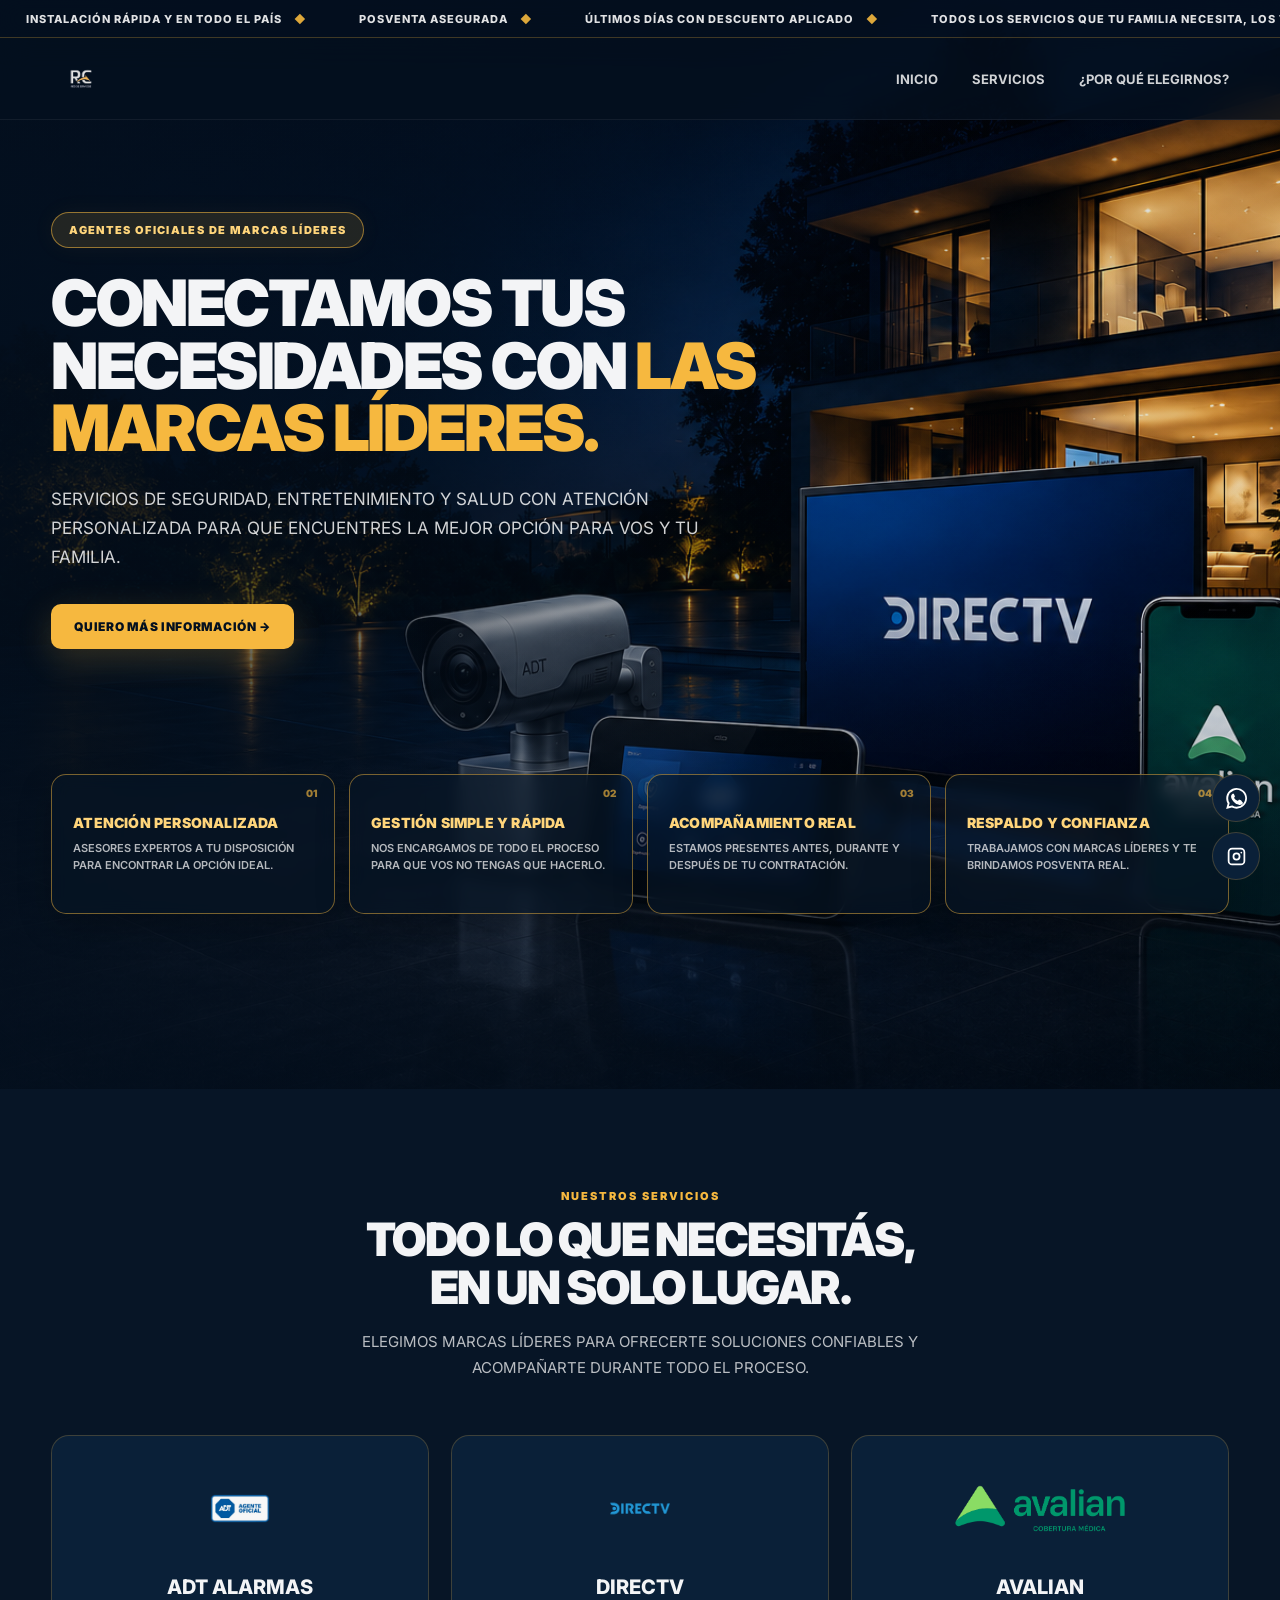
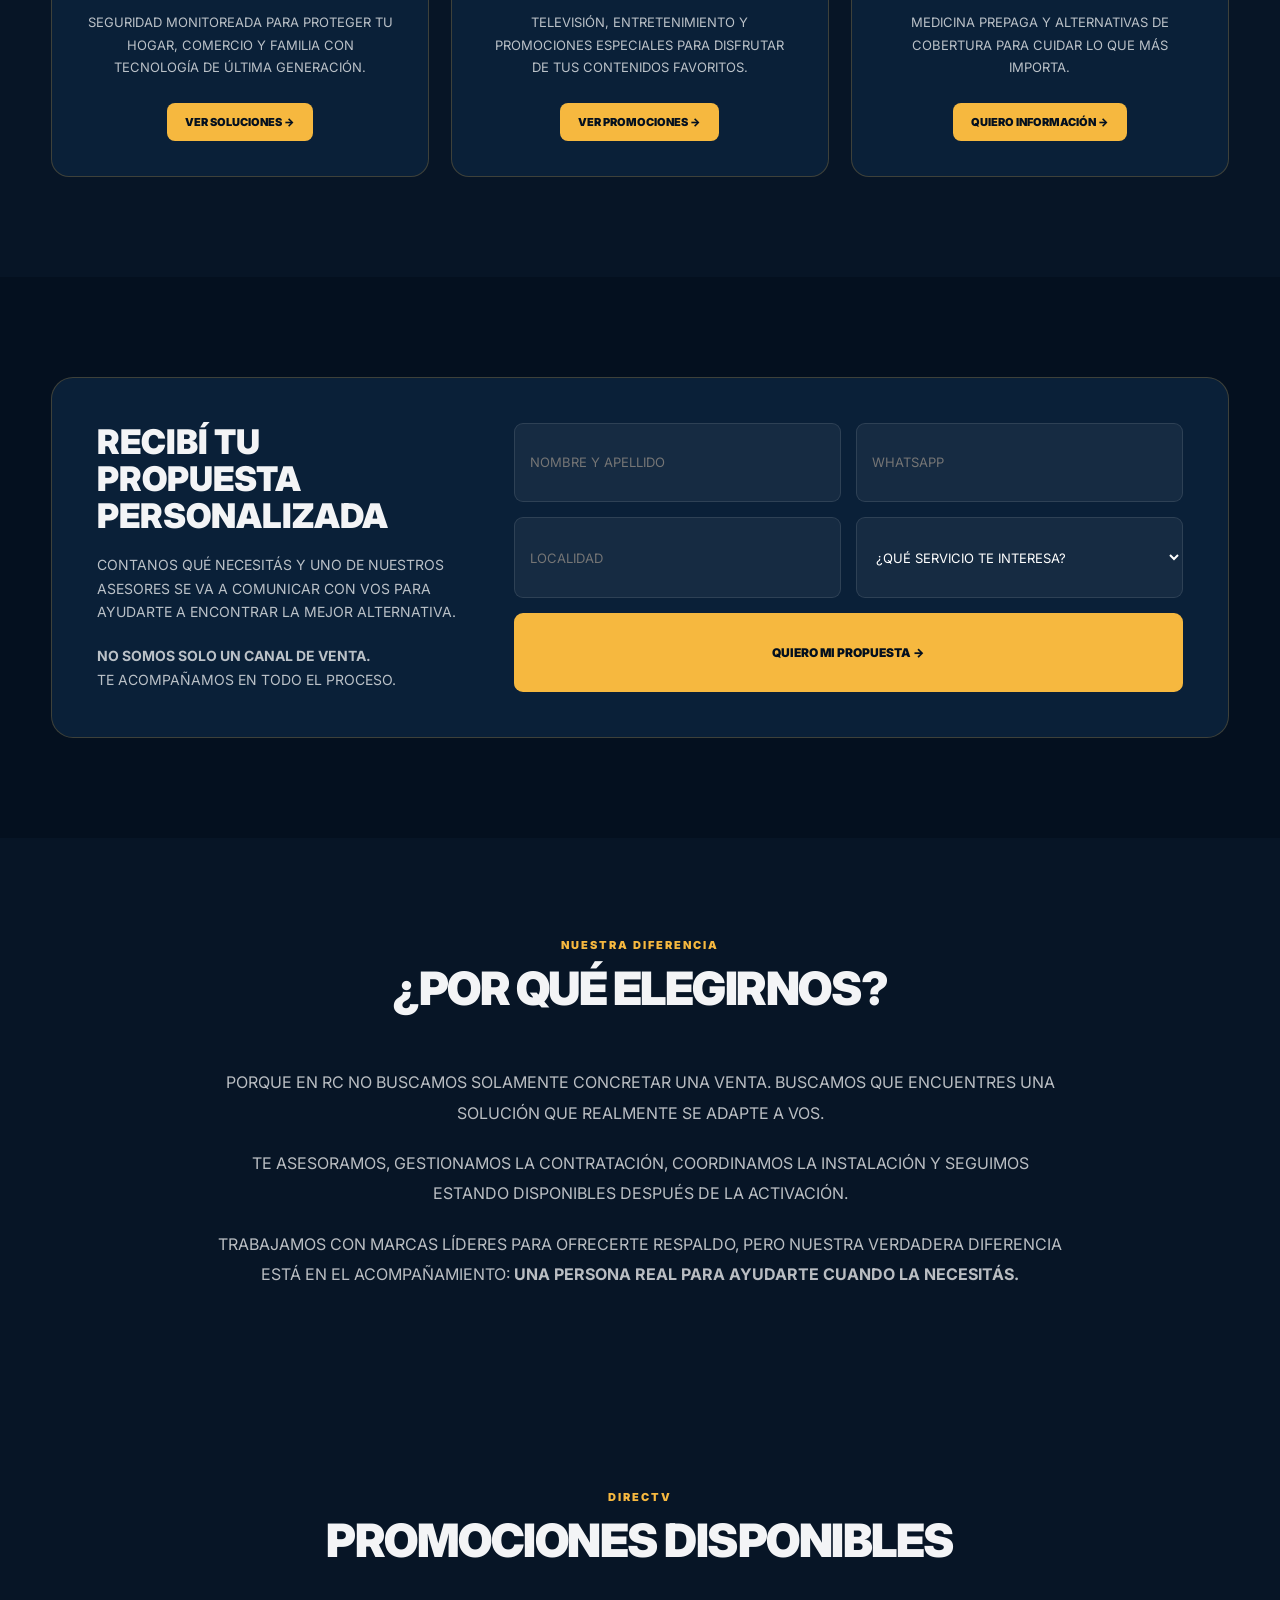
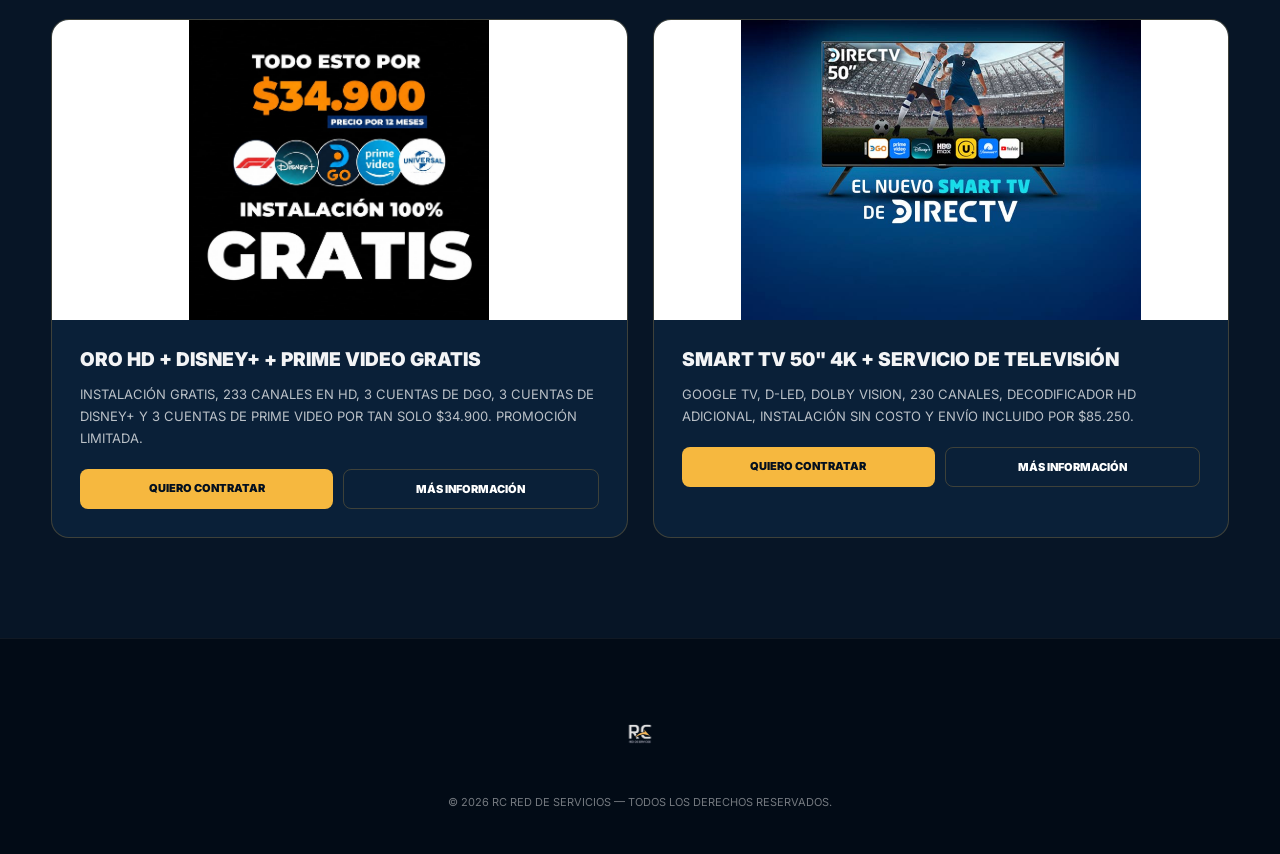
==== commit a770cf81: "Update index.html" ====
--- a/index.html
+++ b/index.html
@@ -2809,7 +2809,7 @@
             </h3>
 
             <p>
-              INSTALACIÓN GRATIS, 233 CANALES EN HD, 3 CUENTAS DE DGO, 3 CUENTAS DE DISNEY+ Y 3 CUENTAS DE PRIME VIDEO POR TAN SOLO $29.900. PROMOCIÓN LIMITADA.
+              INSTALACIÓN GRATIS, 233 CANALES EN HD, 3 CUENTAS DE DGO, 3 CUENTAS DE DISNEY+ Y 3 CUENTAS DE PRIME VIDEO POR TAN SOLO $34.900. PROMOCIÓN LIMITADA.
             </p>
 
 
@@ -2862,7 +2862,7 @@
             </h3>
 
             <p>
-              GOOGLE TV, D-LED, DOLBY VISION, 230 CANALES, DECODIFICADOR HD ADICIONAL, INSTALACIÓN SIN COSTO Y ENVÍO INCLUIDO.
+              GOOGLE TV, D-LED, DOLBY VISION, 230 CANALES, DECODIFICADOR HD ADICIONAL, INSTALACIÓN SIN COSTO Y ENVÍO INCLUIDO POR $85.250.
             </p>
 
 
@@ -3703,7 +3703,7 @@
           "oro%20hd.png",
 
         description:
-          "INSTALACIÓN GRATIS, 233 CANALES EN HD, 3 CUENTAS DE DGO, 3 CUENTAS DE DISNEY+ Y 3 CUENTAS DE PRIME VIDEO POR $29.900.",
+          "INSTALACIÓN GRATIS, 233 CANALES EN HD, 3 CUENTAS DE DGO, 3 CUENTAS DE DISNEY+ Y 3 CUENTAS DE PRIME VIDEO POR $34.900.",
 
         includes: [
 
@@ -3734,7 +3734,8 @@
           "smartv%20dtv.png",
 
         description:
-          "SMART TV 50 PULGADAS 4K CON GOOGLE TV, D-LED Y DOLBY VISION, MÁS SERVICIO DE TELEVISIÓN.",
+          description:
+  "SMART TV 50 PULGADAS 4K CON GOOGLE TV, D-LED Y DOLBY VISION, MÁS SERVICIO DE TELEVISIÓN POR $85.250.",
 
         includes: [
 
